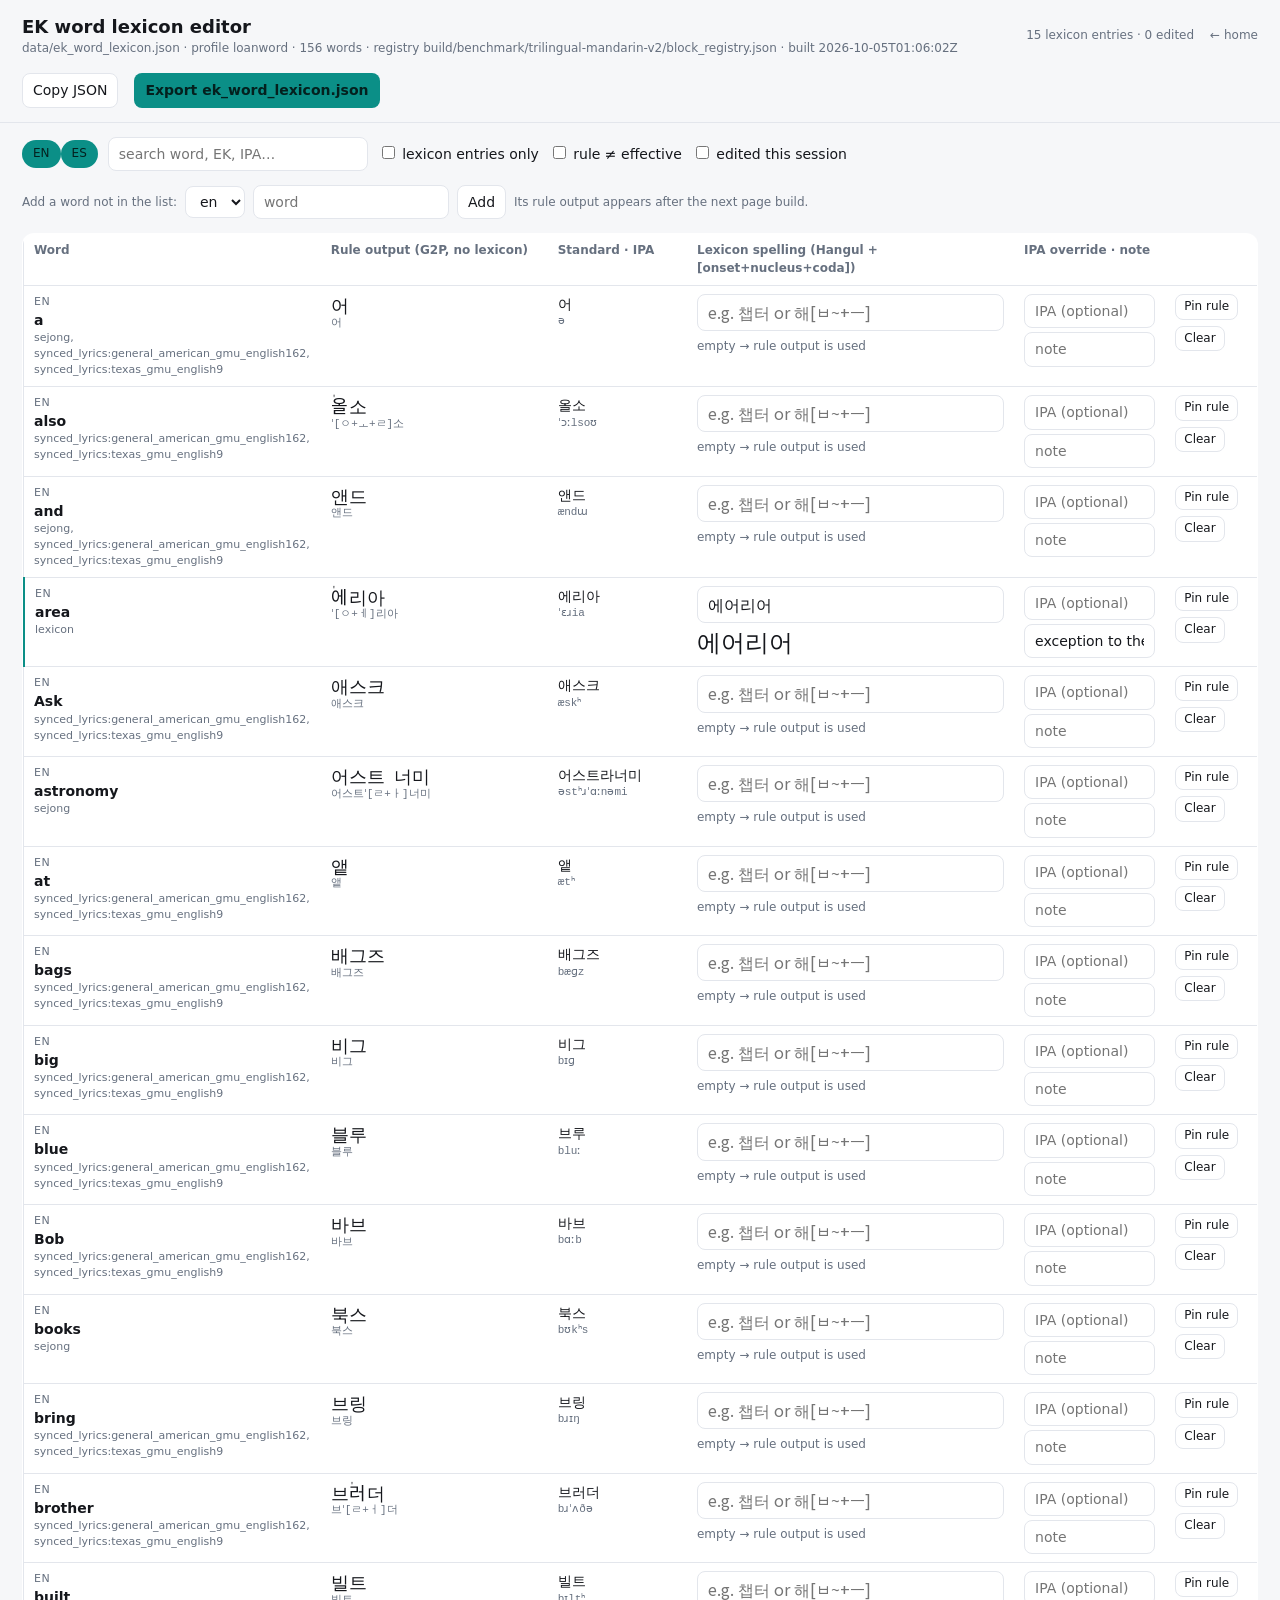
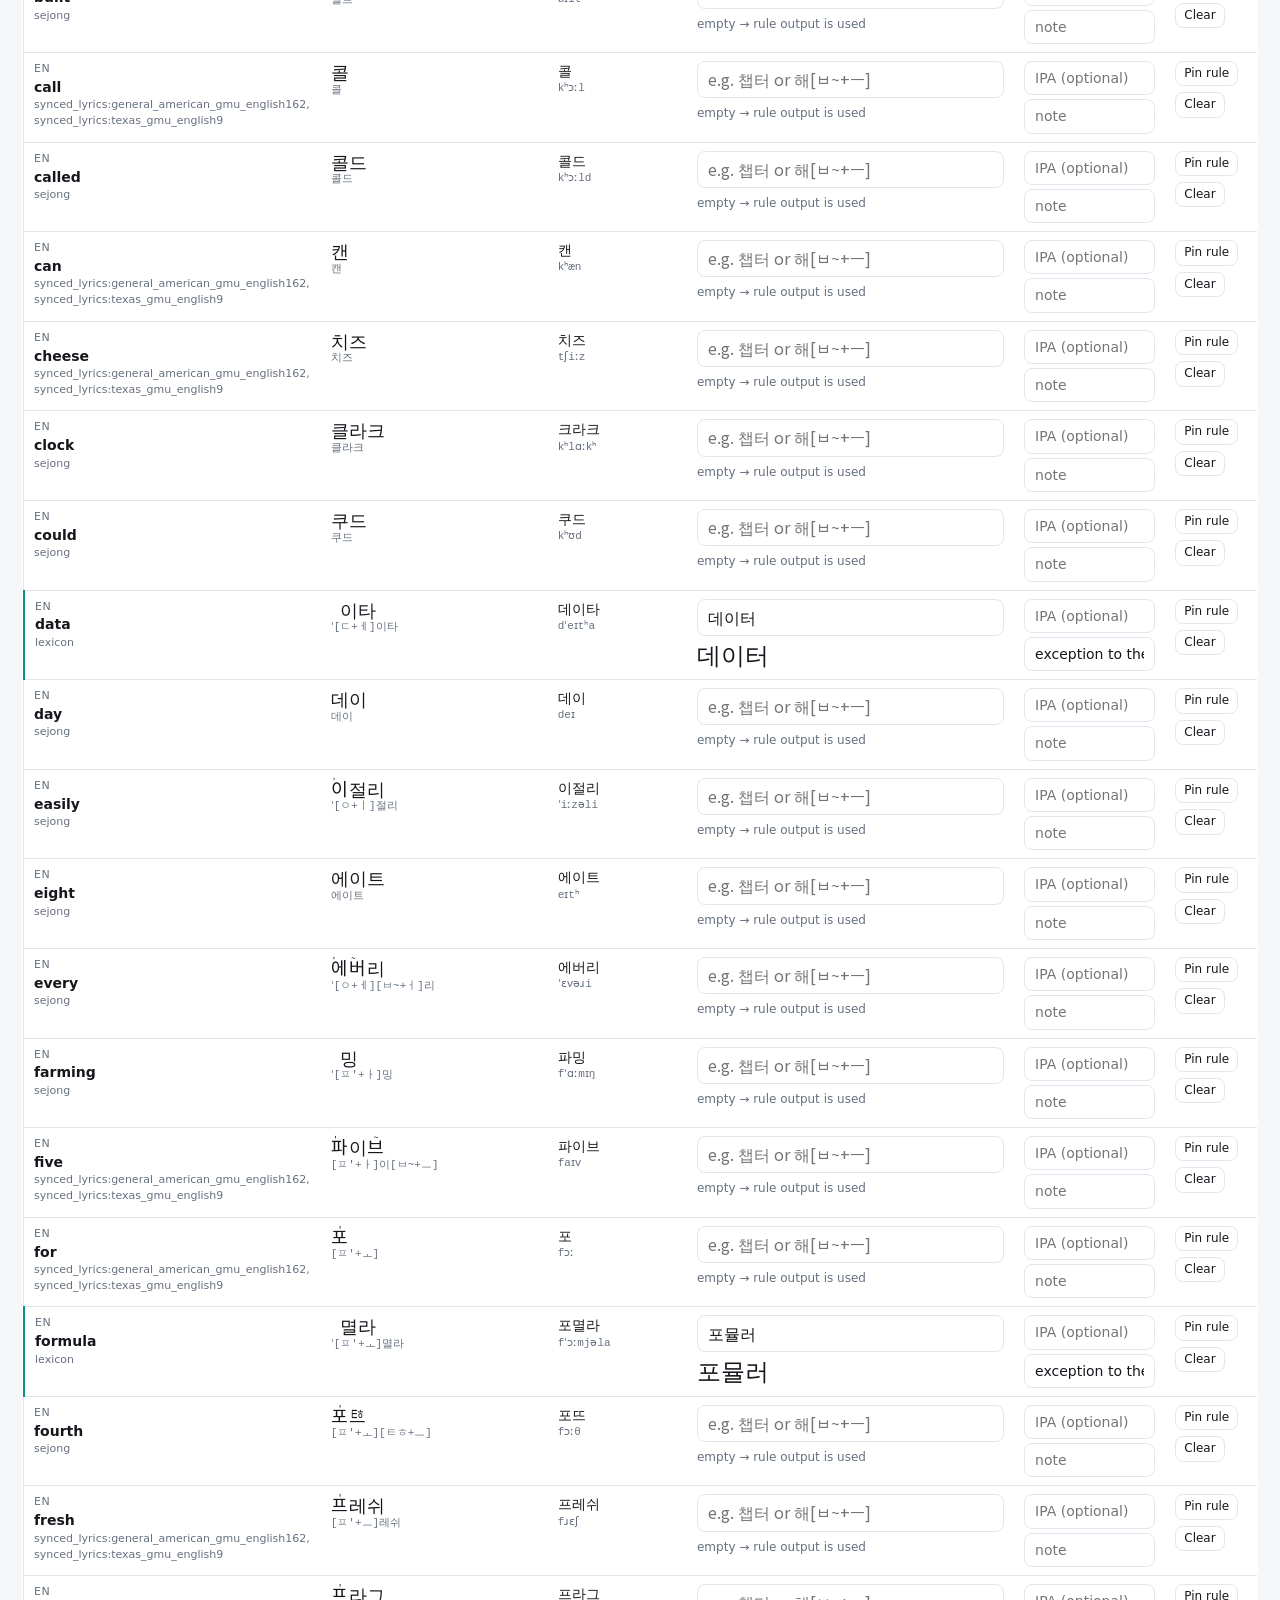
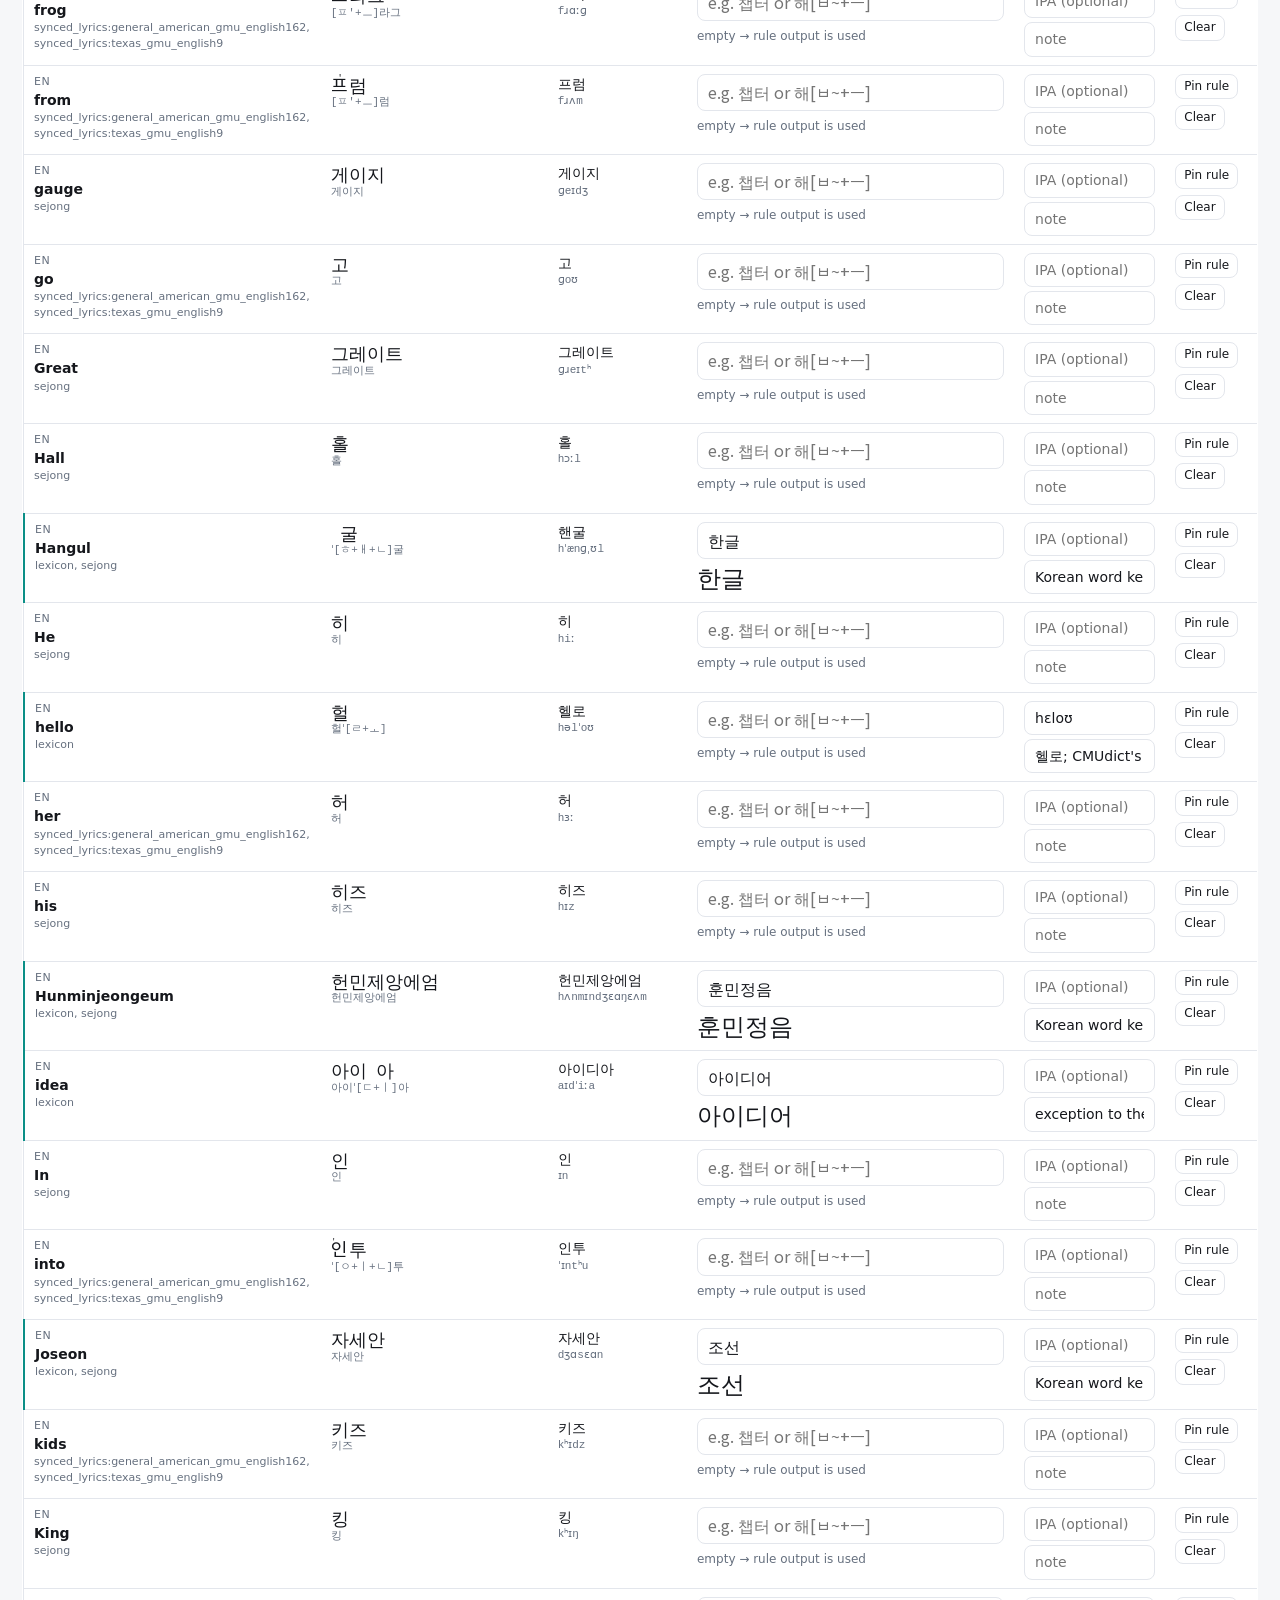
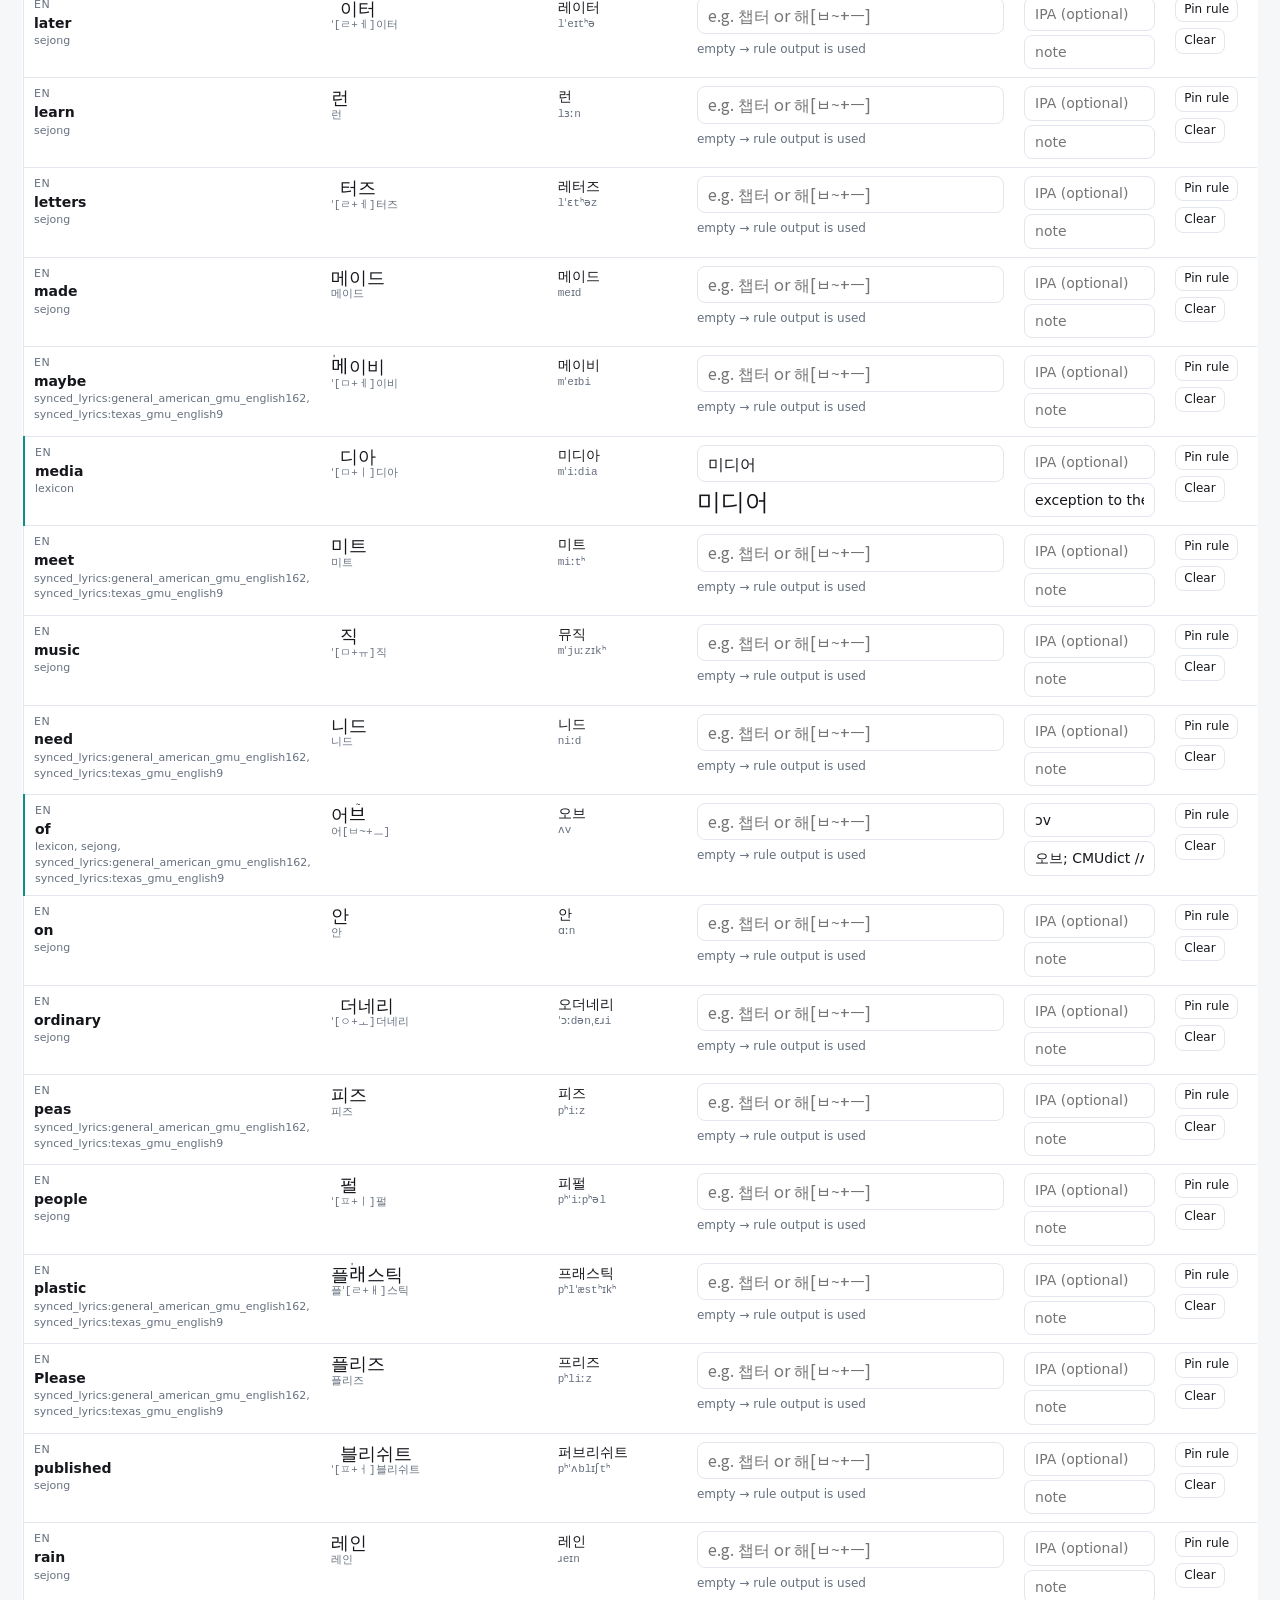
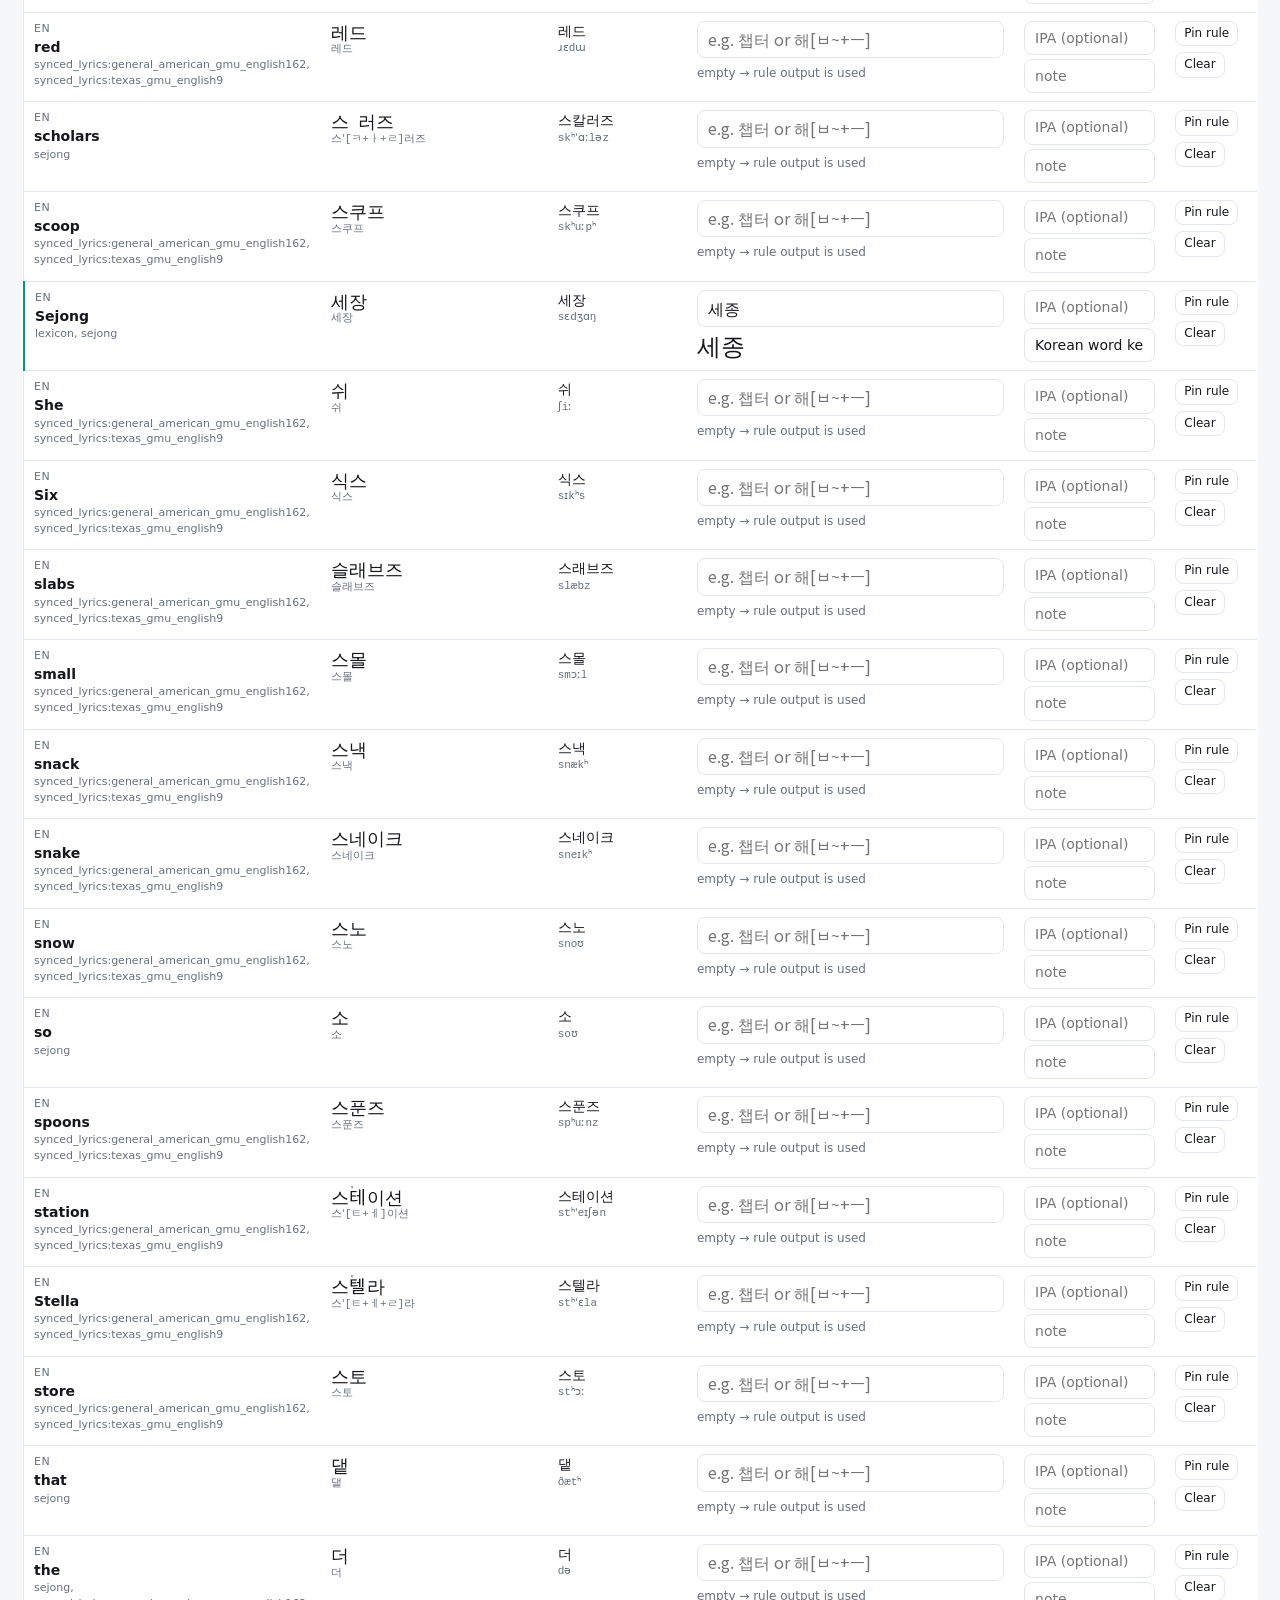
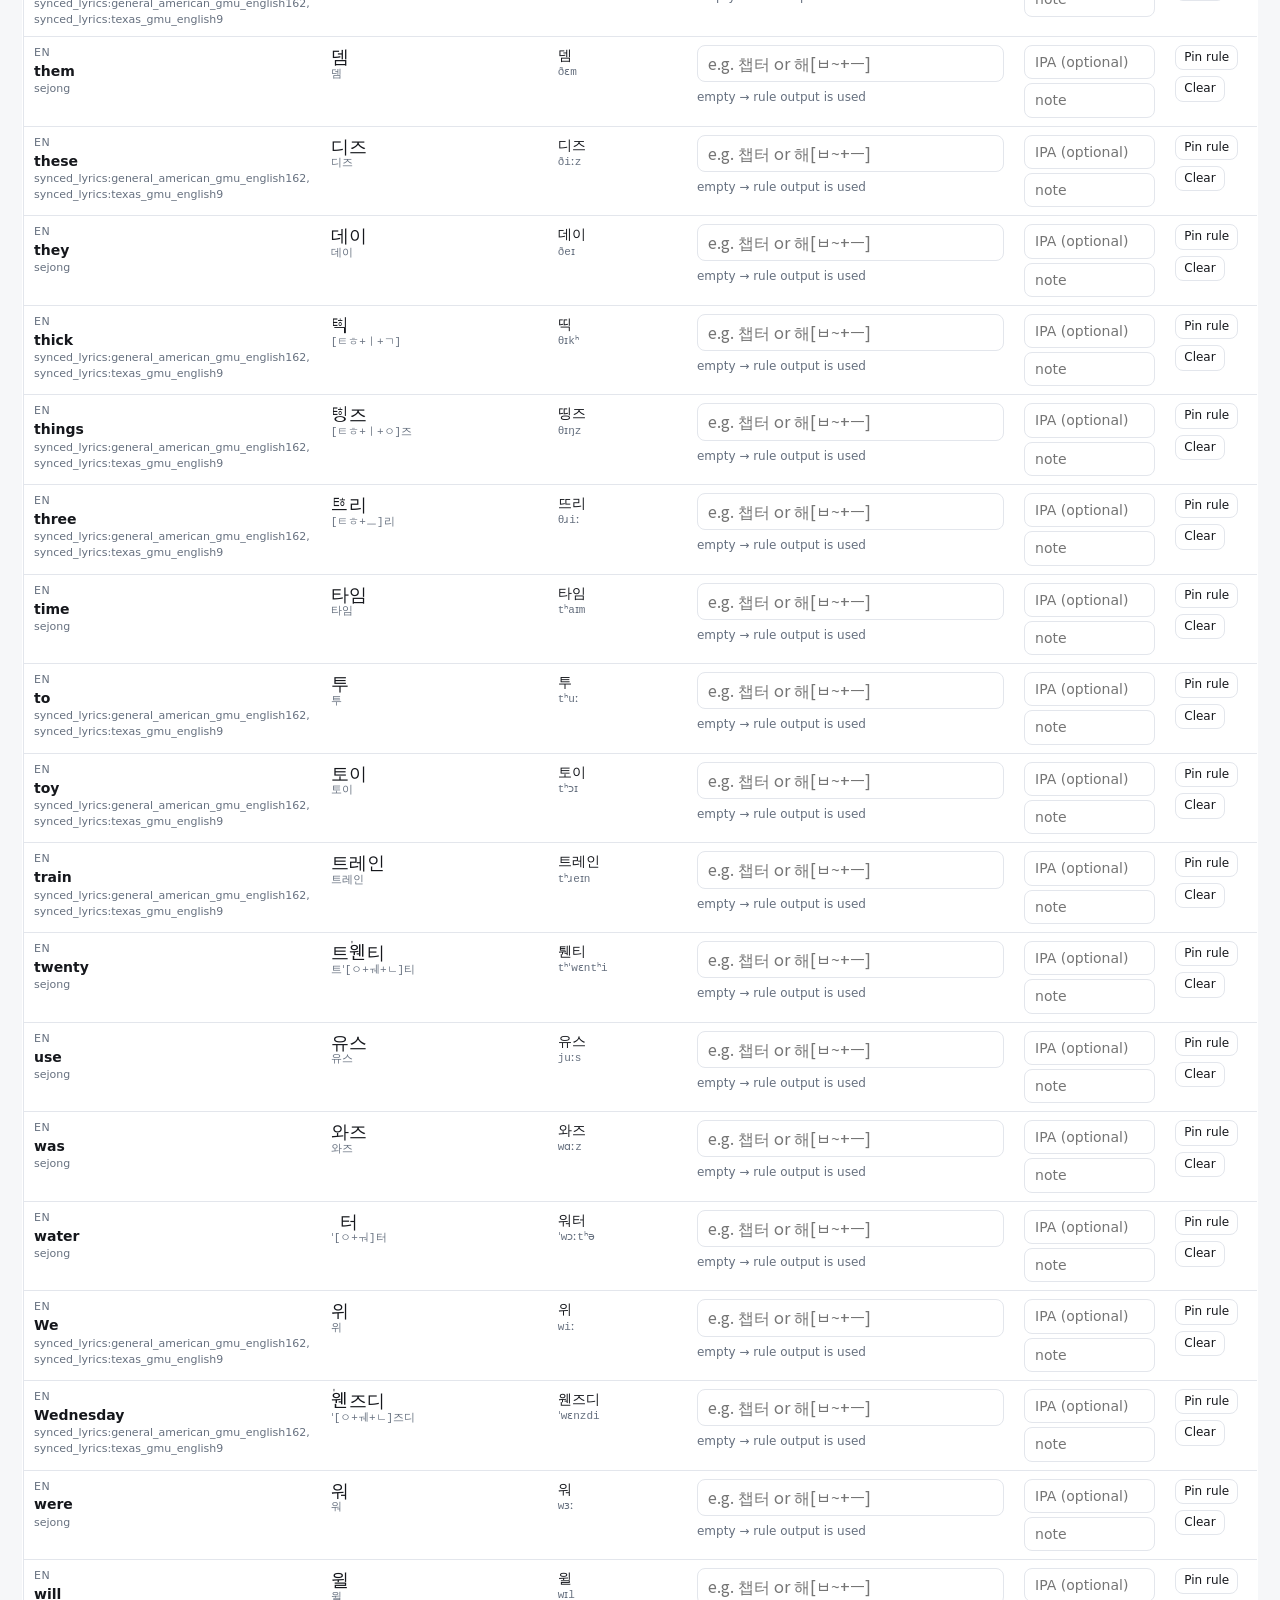
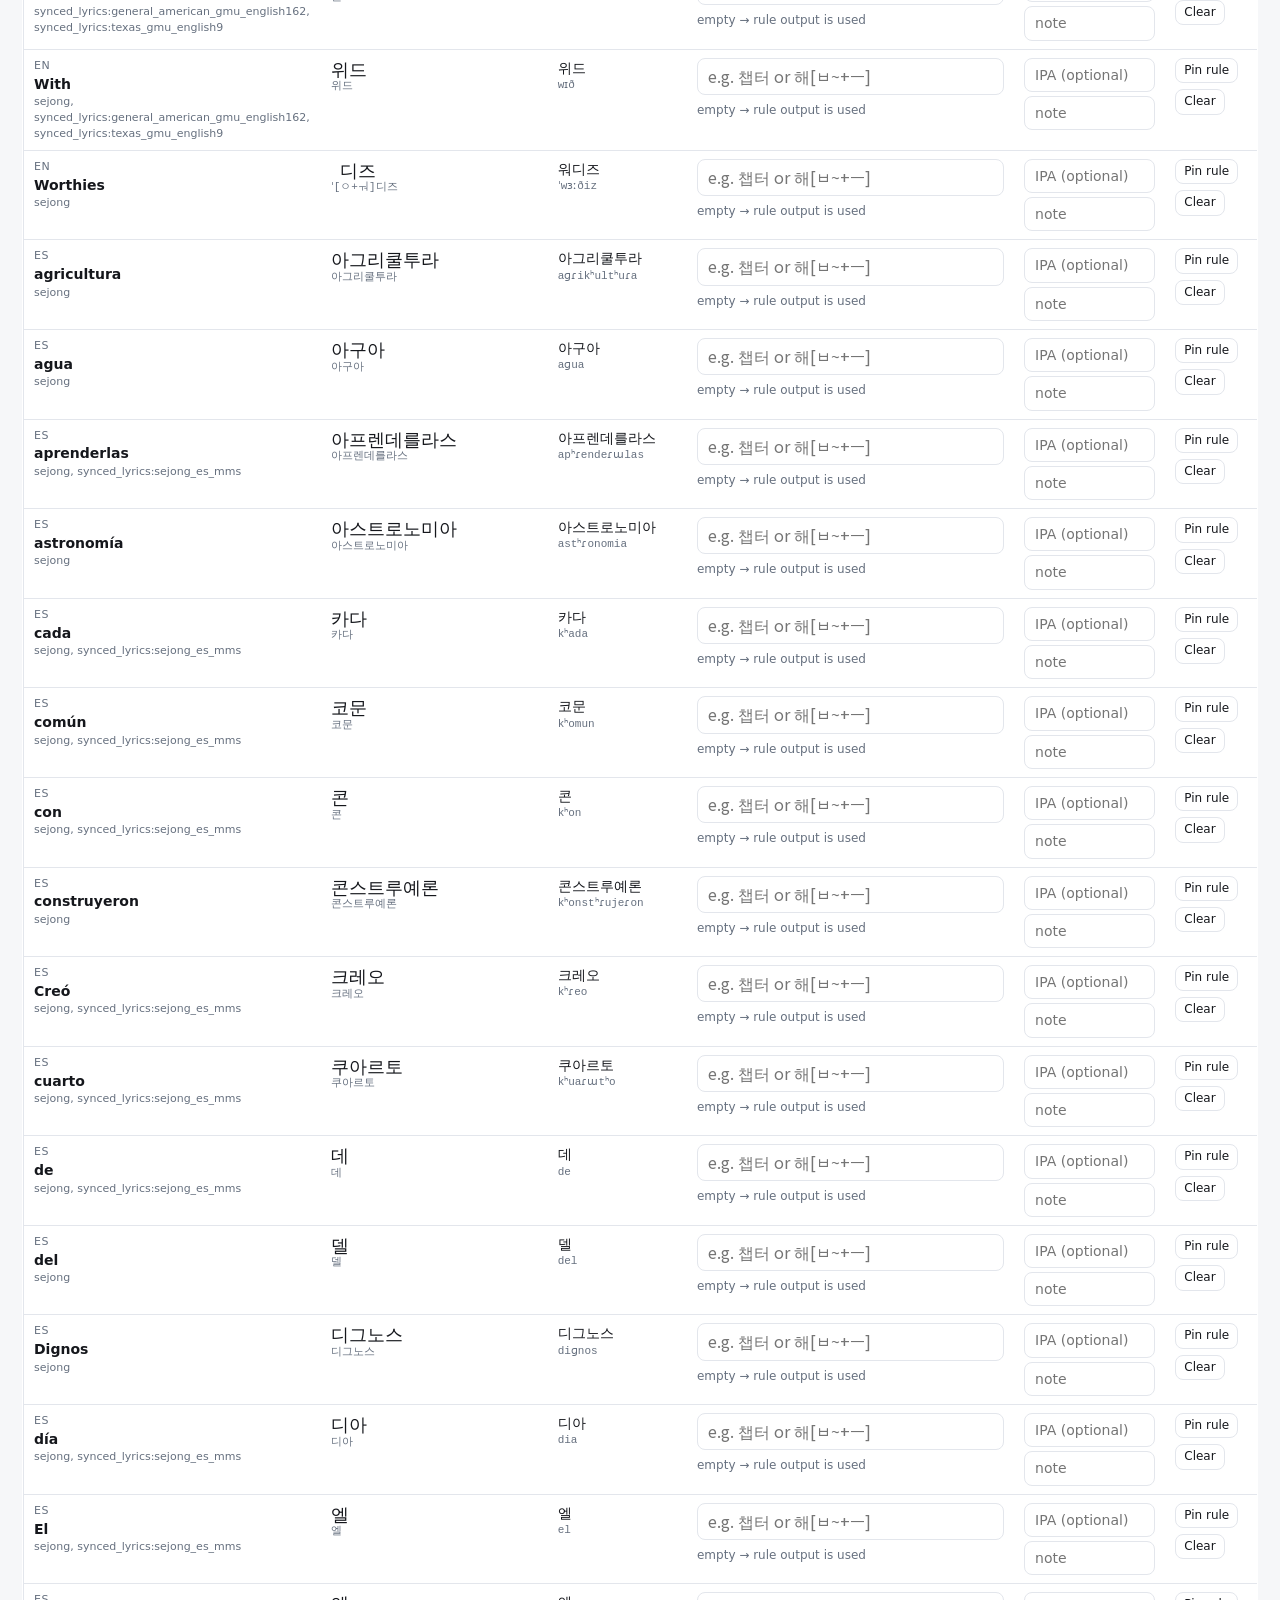
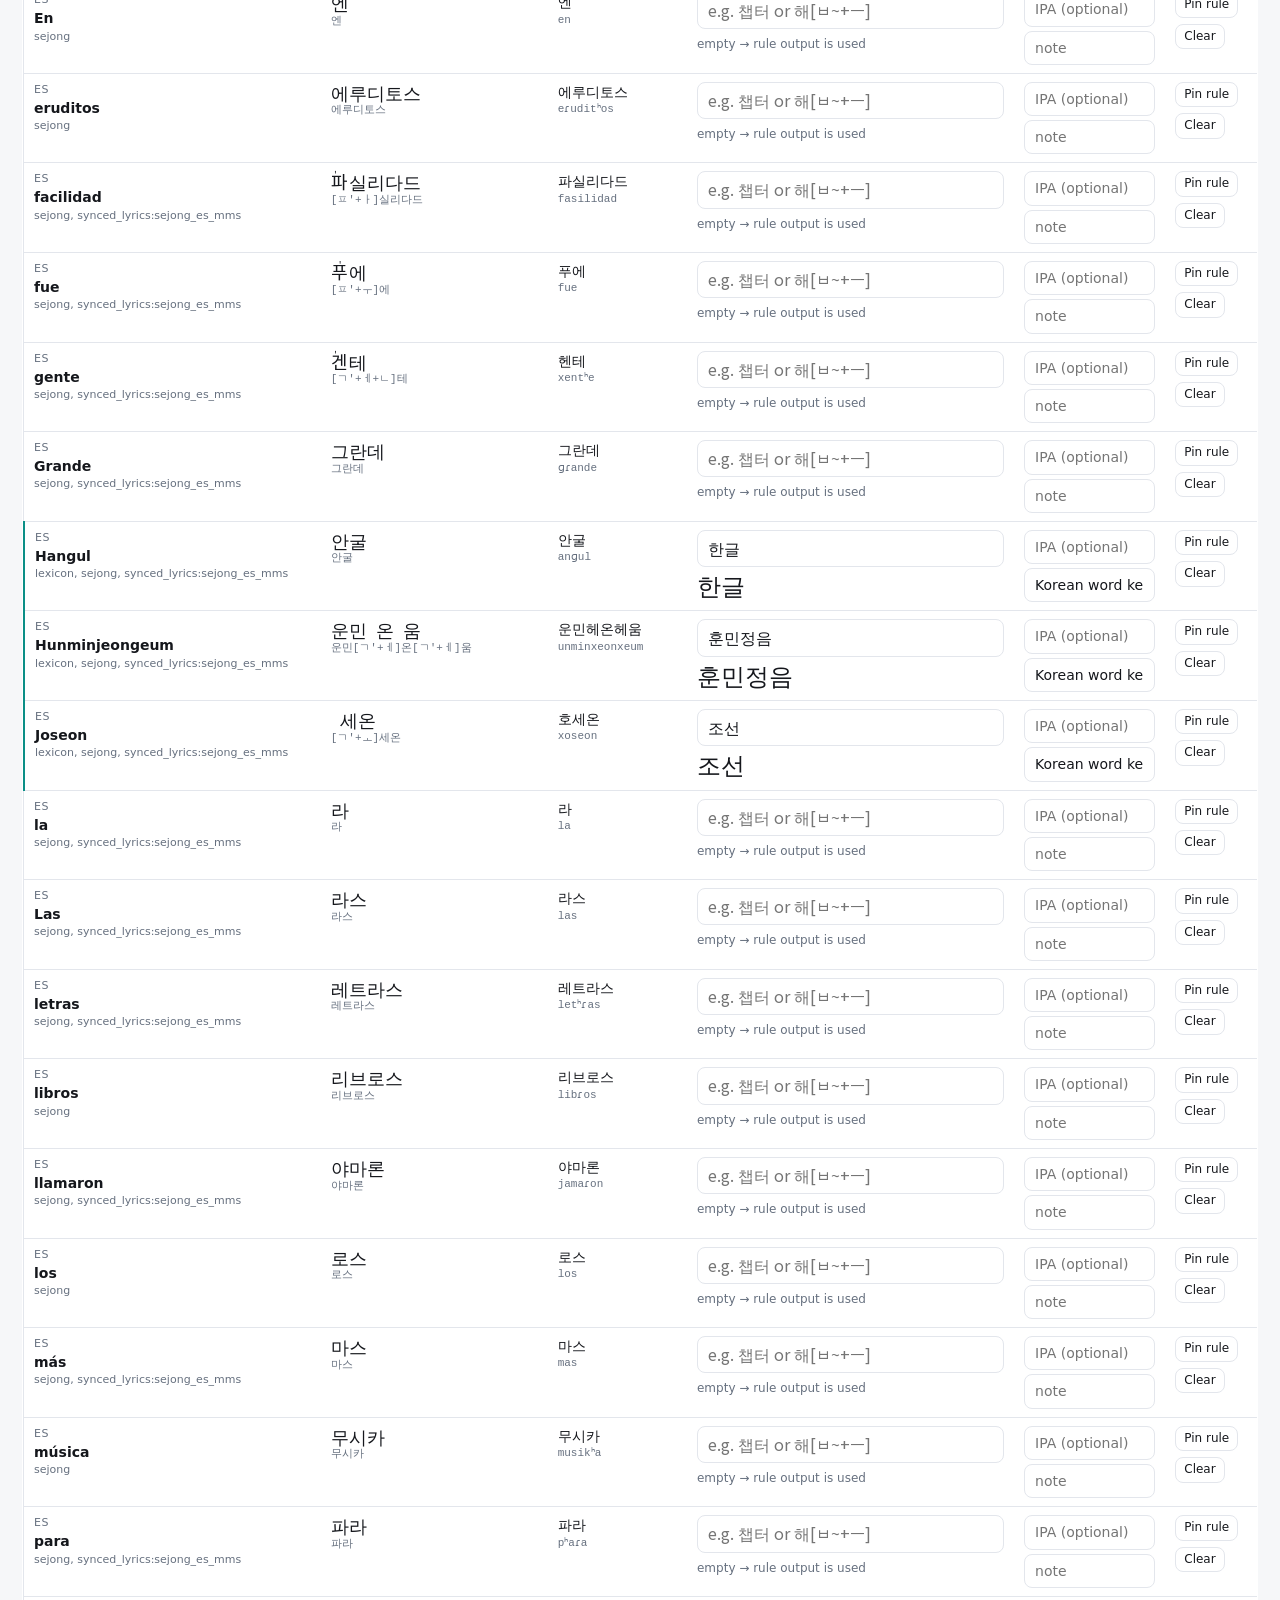
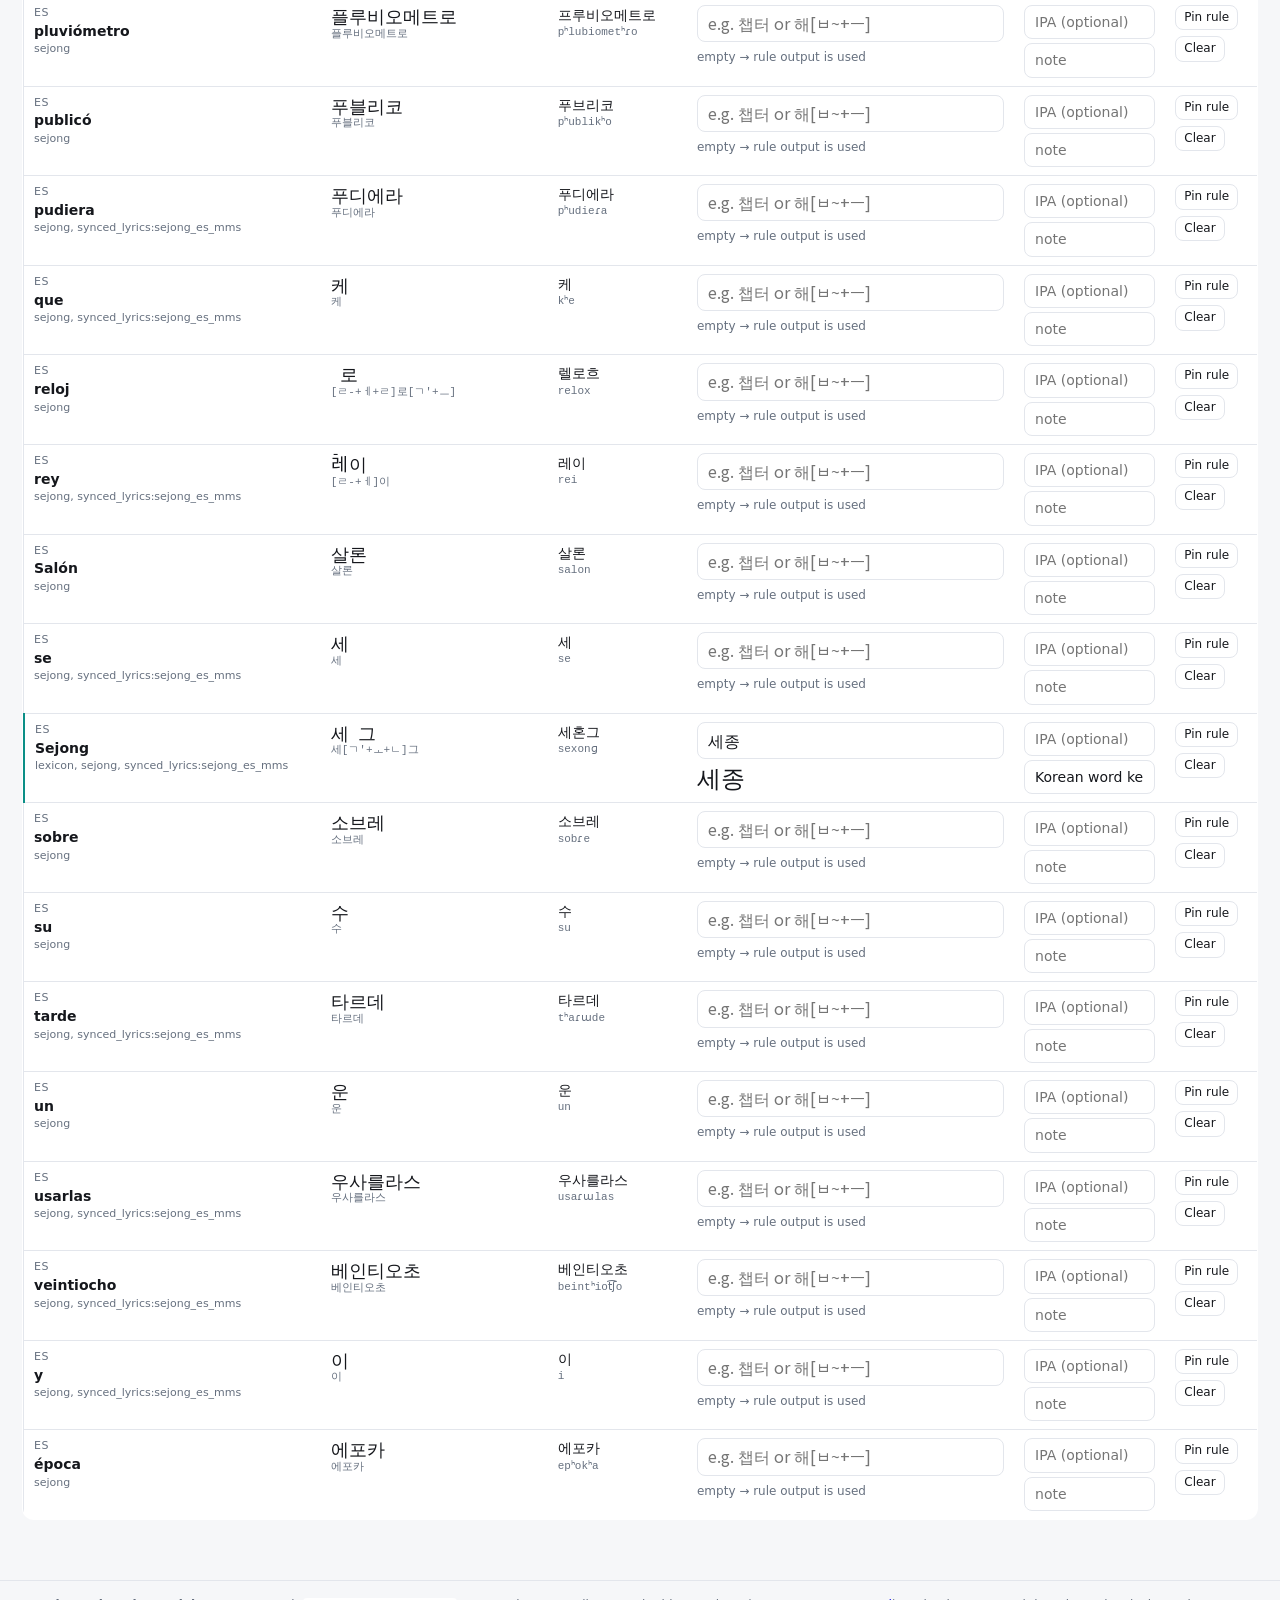
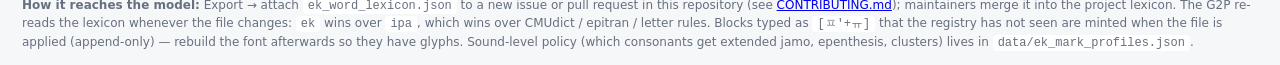
==== editor/index.html @ cef931f4 "Update" ====
<!doctype html>
<html lang="en">
<head>
<meta charset="utf-8">
<meta name="viewport" content="width=device-width, initial-scale=1">
<title>EK word lexicon editor</title>
<style>
  :root {
    --bg:#0f1115; --card:#171a21; --ink:#e8e8ec; --muted:#8a90a0; --rule:#2a2f3a;
    --accent:#5ad1c8; --warn:#f0b35a; --bad:#f06a6a; --ok:#7ad07a; --edit:#2c3a4a;
  }
  @media (prefers-color-scheme: light) {
    :root { --bg:#f6f7f9; --card:#fff; --ink:#15171c; --muted:#66707f; --rule:#e3e6ec;
            --accent:#0b8f87; --warn:#a86a00; --bad:#c23b3b; --ok:#2e8b3a; --edit:#e8f2ff; }
  }
  * { box-sizing: border-box; }
  body { margin:0; background:var(--bg); color:var(--ink);
         font: 14px/1.45 -apple-system, "Apple SD Gothic Neo", "Noto Sans KR", system-ui, sans-serif; }
  header { display:flex; align-items:center; gap:16px; padding:14px 22px; border-bottom:1px solid var(--rule);
           position:sticky; top:0; background:var(--bg); z-index:5; flex-wrap:wrap; }
  h1 { margin:0; font-size:18px; }
  .sub { color:var(--muted); font-size:12px; }
  .spacer { flex:1; }
  button, select, input[type=text] { font:inherit; color:var(--ink); background:var(--card); border:1px solid var(--rule);
           border-radius:8px; padding:6px 10px; }
  button { cursor:pointer; }
  button.primary { background:var(--accent); color:#04201e; border-color:transparent; font-weight:600; }
  button:disabled { opacity:.5; cursor:default; }
  .chip { border-radius:999px; padding:4px 10px; font-size:12px; }
  .chip.on { background:var(--accent); color:#04201e; border-color:transparent; }
  main { padding: 14px 22px 60px; }
  .toolbar { display:flex; gap:10px; align-items:center; flex-wrap:wrap; margin-bottom:12px; }
  .toolbar input[type=text] { min-width:260px; }
  table { width:100%; border-collapse:collapse; background:var(--card); border:1px solid var(--rule); border-radius:12px; overflow:hidden; }
  th, td { padding:8px 10px; border-bottom:1px solid var(--rule); vertical-align:top; text-align:left; }
  th { color:var(--muted); font-weight:600; font-size:12px; background:var(--card); }
  tr.overridden td:first-child { border-left:3px solid var(--accent); }
  tr.dirty td:first-child { border-left:3px solid var(--warn); }
  .ek { font-family:"EK Sans Block","Apple SD Gothic Neo","Noto Sans KR",sans-serif; font-size:24px; line-height:1.2; }
  .ek.small { font-size:18px; }
  .notation { color:var(--muted); font-size:11px; font-family:ui-monospace, Menlo, monospace; }
  .lang { font-size:11px; color:var(--muted); text-transform:uppercase; letter-spacing:.06em; }
  .word { font-weight:600; }
  .src { color:var(--muted); font-size:11px; }
  input.ekin, input.ipain, input.notein { width:100%; font-size:14px; }
  input.ekin { font-family:"EK Sans Block","Apple SD Gothic Neo","Noto Sans KR",ui-monospace,monospace; font-size:16px; }
  .preview { margin-top:4px; min-height:30px; }
  .tag { display:inline-block; font-size:10px; padding:1px 6px; border-radius:6px; border:1px solid var(--rule); color:var(--muted); margin-right:4px; }
  .tag.new { color:var(--warn); border-color:var(--warn); }
  .tag.same { color:var(--ok); border-color:var(--ok); }
  .tag.err { color:var(--bad); border-color:var(--bad); }
  .row-tools { display:flex; gap:6px; flex-wrap:wrap; }
  .row-tools button { padding:3px 8px; font-size:12px; }
  .add { display:flex; gap:8px; align-items:center; margin:14px 0; flex-wrap:wrap; }
  footer { color:var(--muted); font-size:12px; padding:16px 22px; border-top:1px solid var(--rule); }
  code { font-family: ui-monospace, Menlo, monospace; font-size:12px; background:var(--card); padding:1px 5px; border-radius:4px; }
  #toast { position:fixed; bottom:18px; left:50%; transform:translateX(-50%); background:var(--card); border:1px solid var(--rule);
           padding:8px 14px; border-radius:10px; opacity:0; transition:opacity .2s; pointer-events:none; }
  #toast.show { opacity:1; }
  .hint { color:var(--muted); font-size:12px; }
</style>
</head>
<body>
<header>
  <div>
    <h1>EK word lexicon editor</h1>
    <div class="sub" id="meta"></div>
  </div>
  <span class="spacer"></span>
  <span class="hint" id="counts"></span>
  <a href="../index.html" class="hint" style="text-decoration:none" title="Phonetic Script home">← home</a>
  <button id="copyBtn">Copy JSON</button>
  <button class="primary" id="exportBtn">Export ek_word_lexicon.json</button>
</header>
<main>
  <div class="toolbar">
    <span id="langChips"></span>
    <input type="text" id="search" placeholder="search word, EK, IPA…">
    <label><input type="checkbox" id="onlyOverridden"> lexicon entries only</label>
    <label><input type="checkbox" id="onlyDiff"> rule ≠ effective</label>
    <label><input type="checkbox" id="onlyDirty"> edited this session</label>
  </div>
  <div class="add">
    <span class="hint">Add a word not in the list:</span>
    <select id="addLang"></select>
    <input type="text" id="addWord" placeholder="word">
    <button id="addBtn">Add</button>
    <span class="hint">Its rule output appears after the next page build.</span>
  </div>
  <table>
    <thead><tr>
      <th style="width:14%">Word</th>
      <th style="width:22%">Rule output <span class="hint">(G2P, no lexicon)</span></th>
      <th style="width:12%">Standard · IPA</th>
      <th style="width:30%">Lexicon spelling <span class="hint">(Hangul + [onset+nucleus+coda])</span></th>
      <th style="width:14%">IPA override · note</th>
      <th style="width:8%"></th>
    </tr></thead>
    <tbody id="rows"></tbody>
  </table>
</main>
<footer>
  <b>How it reaches the model:</b> Export → attach <code>ek_word_lexicon.json</code> to a new issue or pull request in this repository (see <a href="https://github.com/dotori-ai/Phonetic-Script/blob/main/CONTRIBUTING.md">CONTRIBUTING.md</a>); maintainers merge it into the project lexicon.
  The G2P re-reads the lexicon whenever the file changes: <code>ek</code> wins over <code>ipa</code>, which wins over
  CMUdict / epitran / letter rules. Blocks typed as <code>[ㅍ'+ㅠ]</code> that the registry has not seen are minted
  when the file is applied (append-only) — rebuild the font afterwards so they have glyphs.
  Sound-level policy (which consonants get extended jamo, epenthesis, clusters) lives in
  <code>data/ek_mark_profiles.json</code>.
</footer>
<div id="toast"></div>
<script type="application/json" id="lexiconData">{"format": "EK-lexicon-editor-v1", "generated": "2026-10-05T01:06:02Z", "lexicon_path": "data/ek_word_lexicon.json", "mark_profile": "loanword", "block_registry": "build/benchmark/trilingual-mandarin-v2/block_registry.json", "languages": ["en", "es"], "lexicon": {"format": "EK-word-lexicon-v1", "description": "Per-language word spellings for Extended Korean. 'ek' is the final spelling (standard Hangul + [onset+nucleus+coda] blocks); 'ipa' is an IPA override that still goes through the mapper and mark profile. 'ek' wins over 'ipa' wins over rules. Edited by the lexicon editor page.", "updated": "2026-10-05T01:06:02Z", "languages": {"en": {"area": {"ek": "에어리어", "note": "exception to the final -a → 아 convention", "source": "seed"}, "data": {"ek": "데이터", "note": "exception to the final -a → 아 convention (스텔라, 카메라)", "source": "seed"}, "formula": {"ek": "포뮬러", "note": "exception to the final -a → 아 convention", "source": "seed"}, "Hangul": {"ek": "한글", "note": "Korean word keeps its Korean spelling", "source": "seed"}, "hello": {"ipa": "hɛloʊ", "note": "헬로; CMUdict's first variant reads 헐로", "source": "seed"}, "Hunminjeongeum": {"ek": "훈민정음", "note": "Korean word keeps its Korean spelling", "source": "seed"}, "idea": {"ek": "아이디어", "note": "exception to the final -a → 아 convention", "source": "seed"}, "Joseon": {"ek": "조선", "note": "Korean word keeps its Korean spelling", "source": "seed"}, "media": {"ek": "미디어", "note": "exception to the final -a → 아 convention", "source": "seed"}, "of": {"ipa": "ɔv", "note": "오브; CMUdict /ʌv/ would read 어브", "source": "seed"}, "Sejong": {"ek": "세종", "note": "Korean word keeps its Korean spelling", "source": "seed"}}, "es": {"Hangul": {"ek": "한글", "note": "Korean word keeps its Korean spelling", "source": "seed"}, "Hunminjeongeum": {"ek": "훈민정음", "note": "Korean word keeps its Korean spelling", "source": "seed"}, "Joseon": {"ek": "조선", "note": "Korean word keeps its Korean spelling", "source": "seed"}, "Sejong": {"ek": "세종", "note": "Korean word keeps its Korean spelling", "source": "seed"}}}}, "rows": [{"lang": "en", "word": "a", "rule_ek": "어", "rule_notation": "어", "effective_ek": "어", "effective_notation": "어", "hangul": "어", "ipa": "ə", "entry": null, "sources": ["sejong", "synced_lyrics:general_american_gmu_english162", "synced_lyrics:texas_gmu_english9"]}, {"lang": "en", "word": "also", "rule_ek": "󱇋소", "rule_notation": "ˈ[ㅇ+ㅗ+ㄹ]소", "effective_ek": "󱇋소", "effective_notation": "ˈ[ㅇ+ㅗ+ㄹ]소", "hangul": "올소", "ipa": "ˈɔːlsoʊ", "entry": null, "sources": ["synced_lyrics:general_american_gmu_english162", "synced_lyrics:texas_gmu_english9"]}, {"lang": "en", "word": "and", "rule_ek": "앤드", "rule_notation": "앤드", "effective_ek": "앤드", "effective_notation": "앤드", "hangul": "앤드", "ipa": "ændɯ", "entry": null, "sources": ["sejong", "synced_lyrics:general_american_gmu_english162", "synced_lyrics:texas_gmu_english9"]}, {"lang": "en", "word": "area", "rule_ek": "󱆿리아", "rule_notation": "ˈ[ㅇ+ㅔ]리아", "effective_ek": "에어리어", "effective_notation": "에어리어", "hangul": "에리아", "ipa": "ˈɛɹia", "entry": {"ek": "에어리어", "note": "exception to the final -a → 아 convention", "source": "seed", "word": "area"}, "sources": ["lexicon"]}, {"lang": "en", "word": "Ask", "rule_ek": "애스크", "rule_notation": "애스크", "effective_ek": "애스크", "effective_notation": "애스크", "hangul": "애스크", "ipa": "æskʰ", "entry": null, "sources": ["synced_lyrics:general_american_gmu_english162", "synced_lyrics:texas_gmu_english9"]}, {"lang": "en", "word": "astronomy", "rule_ek": "어스트󱇓너미", "rule_notation": "어스트ˈ[ㄹ+ㅏ]너미", "effective_ek": "어스트󱇓너미", "effective_notation": "어스트ˈ[ㄹ+ㅏ]너미", "hangul": "어스트라너미", "ipa": "əstʰɹˈɑːnəmi", "entry": null, "sources": ["sejong"]}, {"lang": "en", "word": "at", "rule_ek": "앹", "rule_notation": "앹", "effective_ek": "앹", "effective_notation": "앹", "hangul": "앹", "ipa": "ætʰ", "entry": null, "sources": ["synced_lyrics:general_american_gmu_english162", "synced_lyrics:texas_gmu_english9"]}, {"lang": "en", "word": "bags", "rule_ek": "배그즈", "rule_notation": "배그즈", "effective_ek": "배그즈", "effective_notation": "배그즈", "hangul": "배그즈", "ipa": "bæɡz", "entry": null, "sources": ["synced_lyrics:general_american_gmu_english162", "synced_lyrics:texas_gmu_english9"]}, {"lang": "en", "word": "big", "rule_ek": "비그", "rule_notation": "비그", "effective_ek": "비그", "effective_notation": "비그", "hangul": "비그", "ipa": "bɪɡ", "entry": null, "sources": ["synced_lyrics:general_american_gmu_english162", "synced_lyrics:texas_gmu_english9"]}, {"lang": "en", "word": "blue", "rule_ek": "블루", "rule_notation": "블루", "effective_ek": "블루", "effective_notation": "블루", "hangul": "브루", "ipa": "bluː", "entry": null, "sources": ["synced_lyrics:general_american_gmu_english162", "synced_lyrics:texas_gmu_english9"]}, {"lang": "en", "word": "Bob", "rule_ek": "바브", "rule_notation": "바브", "effective_ek": "바브", "effective_notation": "바브", "hangul": "바브", "ipa": "bɑːb", "entry": null, "sources": ["synced_lyrics:general_american_gmu_english162", "synced_lyrics:texas_gmu_english9"]}, {"lang": "en", "word": "books", "rule_ek": "북스", "rule_notation": "북스", "effective_ek": "북스", "effective_notation": "북스", "hangul": "북스", "ipa": "bʊkʰs", "entry": null, "sources": ["sejong"]}, {"lang": "en", "word": "bring", "rule_ek": "브링", "rule_notation": "브링", "effective_ek": "브링", "effective_notation": "브링", "hangul": "브링", "ipa": "bɹɪŋ", "entry": null, "sources": ["synced_lyrics:general_american_gmu_english162", "synced_lyrics:texas_gmu_english9"]}, {"lang": "en", "word": "brother", "rule_ek": "브󱇊더", "rule_notation": "브ˈ[ㄹ+ㅓ]더", "effective_ek": "브󱇊더", "effective_notation": "브ˈ[ㄹ+ㅓ]더", "hangul": "브러더", "ipa": "bɹˈʌðə", "entry": null, "sources": ["synced_lyrics:general_american_gmu_english162", "synced_lyrics:texas_gmu_english9"]}, {"lang": "en", "word": "built", "rule_ek": "빌트", "rule_notation": "빌트", "effective_ek": "빌트", "effective_notation": "빌트", "hangul": "빌트", "ipa": "bɪltʰ", "entry": null, "sources": ["sejong"]}, {"lang": "en", "word": "call", "rule_ek": "콜", "rule_notation": "콜", "effective_ek": "콜", "effective_notation": "콜", "hangul": "콜", "ipa": "kʰɔːl", "entry": null, "sources": ["synced_lyrics:general_american_gmu_english162", "synced_lyrics:texas_gmu_english9"]}, {"lang": "en", "word": "called", "rule_ek": "콜드", "rule_notation": "콜드", "effective_ek": "콜드", "effective_notation": "콜드", "hangul": "콜드", "ipa": "kʰɔːld", "entry": null, "sources": ["sejong"]}, {"lang": "en", "word": "can", "rule_ek": "캔", "rule_notation": "캔", "effective_ek": "캔", "effective_notation": "캔", "hangul": "캔", "ipa": "kʰæn", "entry": null, "sources": ["synced_lyrics:general_american_gmu_english162", "synced_lyrics:texas_gmu_english9"]}, {"lang": "en", "word": "cheese", "rule_ek": "치즈", "rule_notation": "치즈", "effective_ek": "치즈", "effective_notation": "치즈", "hangul": "치즈", "ipa": "tʃiːz", "entry": null, "sources": ["synced_lyrics:general_american_gmu_english162", "synced_lyrics:texas_gmu_english9"]}, {"lang": "en", "word": "clock", "rule_ek": "클라크", "rule_notation": "클라크", "effective_ek": "클라크", "effective_notation": "클라크", "hangul": "크라크", "ipa": "kʰlɑːkʰ", "entry": null, "sources": ["sejong"]}, {"lang": "en", "word": "could", "rule_ek": "쿠드", "rule_notation": "쿠드", "effective_ek": "쿠드", "effective_notation": "쿠드", "hangul": "쿠드", "ipa": "kʰʊd", "entry": null, "sources": ["sejong"]}, {"lang": "en", "word": "data", "rule_ek": "󱇔이타", "rule_notation": "ˈ[ㄷ+ㅔ]이타", "effective_ek": "데이터", "effective_notation": "데이터", "hangul": "데이타", "ipa": "dˈeɪtʰa", "entry": {"ek": "데이터", "note": "exception to the final -a → 아 convention (스텔라, 카메라)", "source": "seed", "word": "data"}, "sources": ["lexicon"]}, {"lang": "en", "word": "day", "rule_ek": "데이", "rule_notation": "데이", "effective_ek": "데이", "effective_notation": "데이", "hangul": "데이", "ipa": "deɪ", "entry": null, "sources": ["sejong"]}, {"lang": "en", "word": "easily", "rule_ek": "󱇆절리", "rule_notation": "ˈ[ㅇ+ㅣ]절리", "effective_ek": "󱇆절리", "effective_notation": "ˈ[ㅇ+ㅣ]절리", "hangul": "이절리", "ipa": "ˈiːzəli", "entry": null, "sources": ["sejong"]}, {"lang": "en", "word": "eight", "rule_ek": "에이트", "rule_notation": "에이트", "effective_ek": "에이트", "effective_notation": "에이트", "hangul": "에이트", "ipa": "eɪtʰ", "entry": null, "sources": ["sejong"]}, {"lang": "en", "word": "every", "rule_ek": "󱆿󱆠리", "rule_notation": "ˈ[ㅇ+ㅔ][ㅂ~+ㅓ]리", "effective_ek": "󱆿󱆠리", "effective_notation": "ˈ[ㅇ+ㅔ][ㅂ~+ㅓ]리", "hangul": "에버리", "ipa": "ˈɛvəɹi", "entry": null, "sources": ["sejong"]}, {"lang": "en", "word": "farming", "rule_ek": "󱇕밍", "rule_notation": "ˈ[ㅍ'+ㅏ]밍", "effective_ek": "󱇕밍", "effective_notation": "ˈ[ㅍ'+ㅏ]밍", "hangul": "파밍", "ipa": "fˈɑːmɪŋ", "entry": null, "sources": ["sejong"]}, {"lang": "en", "word": "five", "rule_ek": "󰓏이󰓖", "rule_notation": "[ㅍ'+ㅏ]이[ㅂ~+ㅡ]", "effective_ek": "󰓏이󰓖", "effective_notation": "[ㅍ'+ㅏ]이[ㅂ~+ㅡ]", "hangul": "파이브", "ipa": "faɪv", "entry": null, "sources": ["synced_lyrics:general_american_gmu_english162", "synced_lyrics:texas_gmu_english9"]}, {"lang": "en", "word": "for", "rule_ek": "󰕒", "rule_notation": "[ㅍ'+ㅗ]", "effective_ek": "󰕒", "effective_notation": "[ㅍ'+ㅗ]", "hangul": "포", "ipa": "fɔː", "entry": null, "sources": ["synced_lyrics:general_american_gmu_english162", "synced_lyrics:texas_gmu_english9"]}, {"lang": "en", "word": "formula", "rule_ek": "󱇖멸라", "rule_notation": "ˈ[ㅍ'+ㅗ]멸라", "effective_ek": "포뮬러", "effective_notation": "포뮬러", "hangul": "포멸라", "ipa": "fˈɔːmjəla", "entry": {"ek": "포뮬러", "note": "exception to the final -a → 아 convention", "source": "seed", "word": "formula"}, "sources": ["lexicon"]}, {"lang": "en", "word": "fourth", "rule_ek": "󰕒󱆥", "rule_notation": "[ㅍ'+ㅗ][ㅌㅎ+ㅡ]", "effective_ek": "󰕒󱆥", "effective_notation": "[ㅍ'+ㅗ][ㅌㅎ+ㅡ]", "hangul": "포뜨", "ipa": "fɔːθ", "entry": null, "sources": ["sejong"]}, {"lang": "en", "word": "fresh", "rule_ek": "󰒆레쉬", "rule_notation": "[ㅍ'+ㅡ]레쉬", "effective_ek": "󰒆레쉬", "effective_notation": "[ㅍ'+ㅡ]레쉬", "hangul": "프레쉬", "ipa": "fɹɛʃ", "entry": null, "sources": ["synced_lyrics:general_american_gmu_english162", "synced_lyrics:texas_gmu_english9"]}, {"lang": "en", "word": "frog", "rule_ek": "󰒆라그", "rule_notation": "[ㅍ'+ㅡ]라그", "effective_ek": "󰒆라그", "effective_notation": "[ㅍ'+ㅡ]라그", "hangul": "프라그", "ipa": "fɹɑːɡ", "entry": null, "sources": ["synced_lyrics:general_american_gmu_english162", "synced_lyrics:texas_gmu_english9"]}, {"lang": "en", "word": "from", "rule_ek": "󰒆럼", "rule_notation": "[ㅍ'+ㅡ]럼", "effective_ek": "󰒆럼", "effective_notation": "[ㅍ'+ㅡ]럼", "hangul": "프럼", "ipa": "fɹʌm", "entry": null, "sources": ["synced_lyrics:general_american_gmu_english162", "synced_lyrics:texas_gmu_english9"]}, {"lang": "en", "word": "gauge", "rule_ek": "게이지", "rule_notation": "게이지", "effective_ek": "게이지", "effective_notation": "게이지", "hangul": "게이지", "ipa": "ɡeɪdʒ", "entry": null, "sources": ["sejong"]}, {"lang": "en", "word": "go", "rule_ek": "고", "rule_notation": "고", "effective_ek": "고", "effective_notation": "고", "hangul": "고", "ipa": "ɡoʊ", "entry": null, "sources": ["synced_lyrics:general_american_gmu_english162", "synced_lyrics:texas_gmu_english9"]}, {"lang": "en", "word": "Great", "rule_ek": "그레이트", "rule_notation": "그레이트", "effective_ek": "그레이트", "effective_notation": "그레이트", "hangul": "그레이트", "ipa": "ɡɹeɪtʰ", "entry": null, "sources": ["sejong"]}, {"lang": "en", "word": "Hall", "rule_ek": "홀", "rule_notation": "홀", "effective_ek": "홀", "effective_notation": "홀", "hangul": "홀", "ipa": "hɔːl", "entry": null, "sources": ["sejong"]}, {"lang": "en", "word": "Hangul", "rule_ek": "󱇗굴", "rule_notation": "ˈ[ㅎ+ㅐ+ㄴ]굴", "effective_ek": "한글", "effective_notation": "한글", "hangul": "핸굴", "ipa": "hˈænɡˌʊl", "entry": {"ek": "한글", "note": "Korean word keeps its Korean spelling", "source": "seed", "word": "Hangul"}, "sources": ["lexicon", "sejong"]}, {"lang": "en", "word": "He", "rule_ek": "히", "rule_notation": "히", "effective_ek": "히", "effective_notation": "히", "hangul": "히", "ipa": "hiː", "entry": null, "sources": ["sejong"]}, {"lang": "en", "word": "hello", "rule_ek": "헐󱇘", "rule_notation": "헐ˈ[ㄹ+ㅗ]", "effective_ek": "헬󱇘", "effective_notation": "헬ˈ[ㄹ+ㅗ]", "hangul": "헬로", "ipa": "həlˈoʊ", "entry": {"ipa": "hɛloʊ", "note": "헬로; CMUdict's first variant reads 헐로", "source": "seed", "word": "hello"}, "sources": ["lexicon"]}, {"lang": "en", "word": "her", "rule_ek": "허", "rule_notation": "허", "effective_ek": "허", "effective_notation": "허", "hangul": "허", "ipa": "hɜː", "entry": null, "sources": ["synced_lyrics:general_american_gmu_english162", "synced_lyrics:texas_gmu_english9"]}, {"lang": "en", "word": "his", "rule_ek": "히즈", "rule_notation": "히즈", "effective_ek": "히즈", "effective_notation": "히즈", "hangul": "히즈", "ipa": "hɪz", "entry": null, "sources": ["sejong"]}, {"lang": "en", "word": "Hunminjeongeum", "rule_ek": "헌민제앙에엄", "rule_notation": "헌민제앙에엄", "effective_ek": "훈민정음", "effective_notation": "훈민정음", "hangul": "헌민제앙에엄", "ipa": "hʌnmɪndʒɛɑŋɛʌm", "entry": {"ek": "훈민정음", "note": "Korean word keeps its Korean spelling", "source": "seed", "word": "Hunminjeongeum"}, "sources": ["lexicon", "sejong"]}, {"lang": "en", "word": "idea", "rule_ek": "아이󱇙아", "rule_notation": "아이ˈ[ㄷ+ㅣ]아", "effective_ek": "아이디어", "effective_notation": "아이디어", "hangul": "아이디아", "ipa": "aɪdˈiːa", "entry": {"ek": "아이디어", "note": "exception to the final -a → 아 convention", "source": "seed", "word": "idea"}, "sources": ["lexicon"]}, {"lang": "en", "word": "In", "rule_ek": "인", "rule_notation": "인", "effective_ek": "인", "effective_notation": "인", "hangul": "인", "ipa": "ɪn", "entry": null, "sources": ["sejong"]}, {"lang": "en", "word": "into", "rule_ek": "󱇎투", "rule_notation": "ˈ[ㅇ+ㅣ+ㄴ]투", "effective_ek": "󱇎투", "effective_notation": "ˈ[ㅇ+ㅣ+ㄴ]투", "hangul": "인투", "ipa": "ˈɪntʰu", "entry": null, "sources": ["synced_lyrics:general_american_gmu_english162", "synced_lyrics:texas_gmu_english9"]}, {"lang": "en", "word": "Joseon", "rule_ek": "자세안", "rule_notation": "자세안", "effective_ek": "조선", "effective_notation": "조선", "hangul": "자세안", "ipa": "dʒɑsɛɑn", "entry": {"ek": "조선", "note": "Korean word keeps its Korean spelling", "source": "seed", "word": "Joseon"}, "sources": ["lexicon", "sejong"]}, {"lang": "en", "word": "kids", "rule_ek": "키즈", "rule_notation": "키즈", "effective_ek": "키즈", "effective_notation": "키즈", "hangul": "키즈", "ipa": "kʰɪdz", "entry": null, "sources": ["synced_lyrics:general_american_gmu_english162", "synced_lyrics:texas_gmu_english9"]}, {"lang": "en", "word": "King", "rule_ek": "킹", "rule_notation": "킹", "effective_ek": "킹", "effective_notation": "킹", "hangul": "킹", "ipa": "kʰɪŋ", "entry": null, "sources": ["sejong"]}, {"lang": "en", "word": "later", "rule_ek": "󱇚이터", "rule_notation": "ˈ[ㄹ+ㅔ]이터", "effective_ek": "󱇚이터", "effective_notation": "ˈ[ㄹ+ㅔ]이터", "hangul": "레이터", "ipa": "lˈeɪtʰə", "entry": null, "sources": ["sejong"]}, {"lang": "en", "word": "learn", "rule_ek": "런", "rule_notation": "런", "effective_ek": "런", "effective_notation": "런", "hangul": "런", "ipa": "lɜːn", "entry": null, "sources": ["sejong"]}, {"lang": "en", "word": "letters", "rule_ek": "󱇚터즈", "rule_notation": "ˈ[ㄹ+ㅔ]터즈", "effective_ek": "󱇚터즈", "effective_notation": "ˈ[ㄹ+ㅔ]터즈", "hangul": "레터즈", "ipa": "lˈɛtʰəz", "entry": null, "sources": ["sejong"]}, {"lang": "en", "word": "made", "rule_ek": "메이드", "rule_notation": "메이드", "effective_ek": "메이드", "effective_notation": "메이드", "hangul": "메이드", "ipa": "meɪd", "entry": null, "sources": ["sejong"]}, {"lang": "en", "word": "maybe", "rule_ek": "󱇉이비", "rule_notation": "ˈ[ㅁ+ㅔ]이비", "effective_ek": "󱇉이비", "effective_notation": "ˈ[ㅁ+ㅔ]이비", "hangul": "메이비", "ipa": "mˈeɪbi", "entry": null, "sources": ["synced_lyrics:general_american_gmu_english162", "synced_lyrics:texas_gmu_english9"]}, {"lang": "en", "word": "media", "rule_ek": "󱇛디아", "rule_notation": "ˈ[ㅁ+ㅣ]디아", "effective_ek": "미디어", "effective_notation": "미디어", "hangul": "미디아", "ipa": "mˈiːdia", "entry": {"ek": "미디어", "note": "exception to the final -a → 아 convention", "source": "seed", "word": "media"}, "sources": ["lexicon"]}, {"lang": "en", "word": "meet", "rule_ek": "미트", "rule_notation": "미트", "effective_ek": "미트", "effective_notation": "미트", "hangul": "미트", "ipa": "miːtʰ", "entry": null, "sources": ["synced_lyrics:general_american_gmu_english162", "synced_lyrics:texas_gmu_english9"]}, {"lang": "en", "word": "music", "rule_ek": "󱇜직", "rule_notation": "ˈ[ㅁ+ㅠ]직", "effective_ek": "󱇜직", "effective_notation": "ˈ[ㅁ+ㅠ]직", "hangul": "뮤직", "ipa": "mˈjuːzɪkʰ", "entry": null, "sources": ["sejong"]}, {"lang": "en", "word": "need", "rule_ek": "니드", "rule_notation": "니드", "effective_ek": "니드", "effective_notation": "니드", "hangul": "니드", "ipa": "niːd", "entry": null, "sources": ["synced_lyrics:general_american_gmu_english162", "synced_lyrics:texas_gmu_english9"]}, {"lang": "en", "word": "of", "rule_ek": "어󰓖", "rule_notation": "어[ㅂ~+ㅡ]", "effective_ek": "오󰓖", "effective_notation": "오[ㅂ~+ㅡ]", "hangul": "오브", "ipa": "ʌv", "entry": {"ipa": "ɔv", "note": "오브; CMUdict /ʌv/ would read 어브", "source": "seed", "word": "of"}, "sources": ["lexicon", "sejong", "synced_lyrics:general_american_gmu_english162", "synced_lyrics:texas_gmu_english9"]}, {"lang": "en", "word": "on", "rule_ek": "안", "rule_notation": "안", "effective_ek": "안", "effective_notation": "안", "hangul": "안", "ipa": "ɑːn", "entry": null, "sources": ["sejong"]}, {"lang": "en", "word": "ordinary", "rule_ek": "󱇝더네리", "rule_notation": "ˈ[ㅇ+ㅗ]더네리", "effective_ek": "󱇝더네리", "effective_notation": "ˈ[ㅇ+ㅗ]더네리", "hangul": "오더네리", "ipa": "ˈɔːdənˌɛɹi", "entry": null, "sources": ["sejong"]}, {"lang": "en", "word": "peas", "rule_ek": "피즈", "rule_notation": "피즈", "effective_ek": "피즈", "effective_notation": "피즈", "hangul": "피즈", "ipa": "pʰiːz", "entry": null, "sources": ["synced_lyrics:general_american_gmu_english162", "synced_lyrics:texas_gmu_english9"]}, {"lang": "en", "word": "people", "rule_ek": "󱇞펄", "rule_notation": "ˈ[ㅍ+ㅣ]펄", "effective_ek": "󱇞펄", "effective_notation": "ˈ[ㅍ+ㅣ]펄", "hangul": "피펄", "ipa": "pʰˈiːpʰəl", "entry": null, "sources": ["sejong"]}, {"lang": "en", "word": "plastic", "rule_ek": "플󱇍스틱", "rule_notation": "플ˈ[ㄹ+ㅐ]스틱", "effective_ek": "플󱇍스틱", "effective_notation": "플ˈ[ㄹ+ㅐ]스틱", "hangul": "프래스틱", "ipa": "pʰlˈæstʰɪkʰ", "entry": null, "sources": ["synced_lyrics:general_american_gmu_english162", "synced_lyrics:texas_gmu_english9"]}, {"lang": "en", "word": "Please", "rule_ek": "플리즈", "rule_notation": "플리즈", "effective_ek": "플리즈", "effective_notation": "플리즈", "hangul": "프리즈", "ipa": "pʰliːz", "entry": null, "sources": ["synced_lyrics:general_american_gmu_english162", "synced_lyrics:texas_gmu_english9"]}, {"lang": "en", "word": "published", "rule_ek": "󱇟블리쉬트", "rule_notation": "ˈ[ㅍ+ㅓ]블리쉬트", "effective_ek": "󱇟블리쉬트", "effective_notation": "ˈ[ㅍ+ㅓ]블리쉬트", "hangul": "퍼브리쉬트", "ipa": "pʰˈʌblɪʃtʰ", "entry": null, "sources": ["sejong"]}, {"lang": "en", "word": "rain", "rule_ek": "레인", "rule_notation": "레인", "effective_ek": "레인", "effective_notation": "레인", "hangul": "레인", "ipa": "ɹeɪn", "entry": null, "sources": ["sejong"]}, {"lang": "en", "word": "red", "rule_ek": "레드", "rule_notation": "레드", "effective_ek": "레드", "effective_notation": "레드", "hangul": "레드", "ipa": "ɹɛdɯ", "entry": null, "sources": ["synced_lyrics:general_american_gmu_english162", "synced_lyrics:texas_gmu_english9"]}, {"lang": "en", "word": "scholars", "rule_ek": "스󱇠러즈", "rule_notation": "스ˈ[ㅋ+ㅏ+ㄹ]러즈", "effective_ek": "스󱇠러즈", "effective_notation": "스ˈ[ㅋ+ㅏ+ㄹ]러즈", "hangul": "스칼러즈", "ipa": "skʰˈɑːləz", "entry": null, "sources": ["sejong"]}, {"lang": "en", "word": "scoop", "rule_ek": "스쿠프", "rule_notation": "스쿠프", "effective_ek": "스쿠프", "effective_notation": "스쿠프", "hangul": "스쿠프", "ipa": "skʰuːpʰ", "entry": null, "sources": ["synced_lyrics:general_american_gmu_english162", "synced_lyrics:texas_gmu_english9"]}, {"lang": "en", "word": "Sejong", "rule_ek": "세장", "rule_notation": "세장", "effective_ek": "세종", "effective_notation": "세종", "hangul": "세장", "ipa": "sɛdʒɑŋ", "entry": {"ek": "세종", "note": "Korean word keeps its Korean spelling", "source": "seed", "word": "Sejong"}, "sources": ["lexicon", "sejong"]}, {"lang": "en", "word": "She", "rule_ek": "쉬", "rule_notation": "쉬", "effective_ek": "쉬", "effective_notation": "쉬", "hangul": "쉬", "ipa": "ʃiː", "entry": null, "sources": ["synced_lyrics:general_american_gmu_english162", "synced_lyrics:texas_gmu_english9"]}, {"lang": "en", "word": "Six", "rule_ek": "식스", "rule_notation": "식스", "effective_ek": "식스", "effective_notation": "식스", "hangul": "식스", "ipa": "sɪkʰs", "entry": null, "sources": ["synced_lyrics:general_american_gmu_english162", "synced_lyrics:texas_gmu_english9"]}, {"lang": "en", "word": "slabs", "rule_ek": "슬래브즈", "rule_notation": "슬래브즈", "effective_ek": "슬래브즈", "effective_notation": "슬래브즈", "hangul": "스래브즈", "ipa": "slæbz", "entry": null, "sources": ["synced_lyrics:general_american_gmu_english162", "synced_lyrics:texas_gmu_english9"]}, {"lang": "en", "word": "small", "rule_ek": "스몰", "rule_notation": "스몰", "effective_ek": "스몰", "effective_notation": "스몰", "hangul": "스몰", "ipa": "smɔːl", "entry": null, "sources": ["synced_lyrics:general_american_gmu_english162", "synced_lyrics:texas_gmu_english9"]}, {"lang": "en", "word": "snack", "rule_ek": "스낵", "rule_notation": "스낵", "effective_ek": "스낵", "effective_notation": "스낵", "hangul": "스낵", "ipa": "snækʰ", "entry": null, "sources": ["synced_lyrics:general_american_gmu_english162", "synced_lyrics:texas_gmu_english9"]}, {"lang": "en", "word": "snake", "rule_ek": "스네이크", "rule_notation": "스네이크", "effective_ek": "스네이크", "effective_notation": "스네이크", "hangul": "스네이크", "ipa": "sneɪkʰ", "entry": null, "sources": ["synced_lyrics:general_american_gmu_english162", "synced_lyrics:texas_gmu_english9"]}, {"lang": "en", "word": "snow", "rule_ek": "스노", "rule_notation": "스노", "effective_ek": "스노", "effective_notation": "스노", "hangul": "스노", "ipa": "snoʊ", "entry": null, "sources": ["synced_lyrics:general_american_gmu_english162", "synced_lyrics:texas_gmu_english9"]}, {"lang": "en", "word": "so", "rule_ek": "소", "rule_notation": "소", "effective_ek": "소", "effective_notation": "소", "hangul": "소", "ipa": "soʊ", "entry": null, "sources": ["sejong"]}, {"lang": "en", "word": "spoons", "rule_ek": "스푼즈", "rule_notation": "스푼즈", "effective_ek": "스푼즈", "effective_notation": "스푼즈", "hangul": "스푼즈", "ipa": "spʰuːnz", "entry": null, "sources": ["synced_lyrics:general_american_gmu_english162", "synced_lyrics:texas_gmu_english9"]}, {"lang": "en", "word": "station", "rule_ek": "스󱇂이션", "rule_notation": "스ˈ[ㅌ+ㅔ]이션", "effective_ek": "스󱇂이션", "effective_notation": "스ˈ[ㅌ+ㅔ]이션", "hangul": "스테이션", "ipa": "stʰˈeɪʃən", "entry": null, "sources": ["synced_lyrics:general_american_gmu_english162", "synced_lyrics:texas_gmu_english9"]}, {"lang": "en", "word": "Stella", "rule_ek": "스󱇈라", "rule_notation": "스ˈ[ㅌ+ㅔ+ㄹ]라", "effective_ek": "스󱇈라", "effective_notation": "스ˈ[ㅌ+ㅔ+ㄹ]라", "hangul": "스텔라", "ipa": "stʰˈɛla", "entry": null, "sources": ["synced_lyrics:general_american_gmu_english162", "synced_lyrics:texas_gmu_english9"]}, {"lang": "en", "word": "store", "rule_ek": "스토", "rule_notation": "스토", "effective_ek": "스토", "effective_notation": "스토", "hangul": "스토", "ipa": "stʰɔː", "entry": null, "sources": ["synced_lyrics:general_american_gmu_english162", "synced_lyrics:texas_gmu_english9"]}, {"lang": "en", "word": "that", "rule_ek": "댙", "rule_notation": "댙", "effective_ek": "댙", "effective_notation": "댙", "hangul": "댙", "ipa": "ðætʰ", "entry": null, "sources": ["sejong"]}, {"lang": "en", "word": "the", "rule_ek": "더", "rule_notation": "더", "effective_ek": "더", "effective_notation": "더", "hangul": "더", "ipa": "də", "entry": null, "sources": ["sejong", "synced_lyrics:general_american_gmu_english162", "synced_lyrics:texas_gmu_english9"]}, {"lang": "en", "word": "them", "rule_ek": "뎀", "rule_notation": "뎀", "effective_ek": "뎀", "effective_notation": "뎀", "hangul": "뎀", "ipa": "ðɛm", "entry": null, "sources": ["sejong"]}, {"lang": "en", "word": "these", "rule_ek": "디즈", "rule_notation": "디즈", "effective_ek": "디즈", "effective_notation": "디즈", "hangul": "디즈", "ipa": "ðiːz", "entry": null, "sources": ["synced_lyrics:general_american_gmu_english162", "synced_lyrics:texas_gmu_english9"]}, {"lang": "en", "word": "they", "rule_ek": "데이", "rule_notation": "데이", "effective_ek": "데이", "effective_notation": "데이", "hangul": "데이", "ipa": "ðeɪ", "entry": null, "sources": ["sejong"]}, {"lang": "en", "word": "thick", "rule_ek": "󱆦", "rule_notation": "[ㅌㅎ+ㅣ+ㄱ]", "effective_ek": "󱆦", "effective_notation": "[ㅌㅎ+ㅣ+ㄱ]", "hangul": "띡", "ipa": "θɪkʰ", "entry": null, "sources": ["synced_lyrics:general_american_gmu_english162", "synced_lyrics:texas_gmu_english9"]}, {"lang": "en", "word": "things", "rule_ek": "󱆤즈", "rule_notation": "[ㅌㅎ+ㅣ+ㅇ]즈", "effective_ek": "󱆤즈", "effective_notation": "[ㅌㅎ+ㅣ+ㅇ]즈", "hangul": "띵즈", "ipa": "θɪŋz", "entry": null, "sources": ["synced_lyrics:general_american_gmu_english162", "synced_lyrics:texas_gmu_english9"]}, {"lang": "en", "word": "three", "rule_ek": "󱆥리", "rule_notation": "[ㅌㅎ+ㅡ]리", "effective_ek": "󱆥리", "effective_notation": "[ㅌㅎ+ㅡ]리", "hangul": "뜨리", "ipa": "θɹiː", "entry": null, "sources": ["synced_lyrics:general_american_gmu_english162", "synced_lyrics:texas_gmu_english9"]}, {"lang": "en", "word": "time", "rule_ek": "타임", "rule_notation": "타임", "effective_ek": "타임", "effective_notation": "타임", "hangul": "타임", "ipa": "tʰaɪm", "entry": null, "sources": ["sejong"]}, {"lang": "en", "word": "to", "rule_ek": "투", "rule_notation": "투", "effective_ek": "투", "effective_notation": "투", "hangul": "투", "ipa": "tʰuː", "entry": null, "sources": ["synced_lyrics:general_american_gmu_english162", "synced_lyrics:texas_gmu_english9"]}, {"lang": "en", "word": "toy", "rule_ek": "토이", "rule_notation": "토이", "effective_ek": "토이", "effective_notation": "토이", "hangul": "토이", "ipa": "tʰɔɪ", "entry": null, "sources": ["synced_lyrics:general_american_gmu_english162", "synced_lyrics:texas_gmu_english9"]}, {"lang": "en", "word": "train", "rule_ek": "트레인", "rule_notation": "트레인", "effective_ek": "트레인", "effective_notation": "트레인", "hangul": "트레인", "ipa": "tʰɹeɪn", "entry": null, "sources": ["synced_lyrics:general_american_gmu_english162", "synced_lyrics:texas_gmu_english9"]}, {"lang": "en", "word": "twenty", "rule_ek": "트󱇏티", "rule_notation": "트ˈ[ㅇ+ㅞ+ㄴ]티", "effective_ek": "트󱇏티", "effective_notation": "트ˈ[ㅇ+ㅞ+ㄴ]티", "hangul": "퉨티", "ipa": "tʰˈwɛntʰi", "entry": null, "sources": ["sejong"]}, {"lang": "en", "word": "use", "rule_ek": "유스", "rule_notation": "유스", "effective_ek": "유스", "effective_notation": "유스", "hangul": "유스", "ipa": "juːs", "entry": null, "sources": ["sejong"]}, {"lang": "en", "word": "was", "rule_ek": "와즈", "rule_notation": "와즈", "effective_ek": "와즈", "effective_notation": "와즈", "hangul": "와즈", "ipa": "wɑːz", "entry": null, "sources": ["sejong"]}, {"lang": "en", "word": "water", "rule_ek": "󱇡터", "rule_notation": "ˈ[ㅇ+ㅝ]터", "effective_ek": "󱇡터", "effective_notation": "ˈ[ㅇ+ㅝ]터", "hangul": "워터", "ipa": "ˈwɔːtʰə", "entry": null, "sources": ["sejong"]}, {"lang": "en", "word": "We", "rule_ek": "위", "rule_notation": "위", "effective_ek": "위", "effective_notation": "위", "hangul": "위", "ipa": "wiː", "entry": null, "sources": ["synced_lyrics:general_american_gmu_english162", "synced_lyrics:texas_gmu_english9"]}, {"lang": "en", "word": "Wednesday", "rule_ek": "󱇏즈디", "rule_notation": "ˈ[ㅇ+ㅞ+ㄴ]즈디", "effective_ek": "󱇏즈디", "effective_notation": "ˈ[ㅇ+ㅞ+ㄴ]즈디", "hangul": "웬즈디", "ipa": "ˈwɛnzdi", "entry": null, "sources": ["synced_lyrics:general_american_gmu_english162", "synced_lyrics:texas_gmu_english9"]}, {"lang": "en", "word": "were", "rule_ek": "워", "rule_notation": "워", "effective_ek": "워", "effective_notation": "워", "hangul": "워", "ipa": "wɜː", "entry": null, "sources": ["sejong"]}, {"lang": "en", "word": "will", "rule_ek": "윌", "rule_notation": "윌", "effective_ek": "윌", "effective_notation": "윌", "hangul": "윌", "ipa": "wɪl", "entry": null, "sources": ["synced_lyrics:general_american_gmu_english162", "synced_lyrics:texas_gmu_english9"]}, {"lang": "en", "word": "With", "rule_ek": "위드", "rule_notation": "위드", "effective_ek": "위드", "effective_notation": "위드", "hangul": "위드", "ipa": "wɪð", "entry": null, "sources": ["sejong", "synced_lyrics:general_american_gmu_english162", "synced_lyrics:texas_gmu_english9"]}, {"lang": "en", "word": "Worthies", "rule_ek": "󱇡디즈", "rule_notation": "ˈ[ㅇ+ㅝ]디즈", "effective_ek": "󱇡디즈", "effective_notation": "ˈ[ㅇ+ㅝ]디즈", "hangul": "워디즈", "ipa": "ˈwɜːðiz", "entry": null, "sources": ["sejong"]}, {"lang": "es", "word": "agricultura", "rule_ek": "아그리쿨투라", "rule_notation": "아그리쿨투라", "effective_ek": "아그리쿨투라", "effective_notation": "아그리쿨투라", "hangul": "아그리쿨투라", "ipa": "aɡɾikʰultʰuɾa", "entry": null, "sources": ["sejong"]}, {"lang": "es", "word": "agua", "rule_ek": "아구아", "rule_notation": "아구아", "effective_ek": "아구아", "effective_notation": "아구아", "hangul": "아구아", "ipa": "aɡua", "entry": null, "sources": ["sejong"]}, {"lang": "es", "word": "aprenderlas", "rule_ek": "아프렌데를라스", "rule_notation": "아프렌데를라스", "effective_ek": "아프렌데를라스", "effective_notation": "아프렌데를라스", "hangul": "아프렌데를라스", "ipa": "apʰɾendeɾɯlas", "entry": null, "sources": ["sejong", "synced_lyrics:sejong_es_mms"]}, {"lang": "es", "word": "astronomía", "rule_ek": "아스트로노미아", "rule_notation": "아스트로노미아", "effective_ek": "아스트로노미아", "effective_notation": "아스트로노미아", "hangul": "아스트로노미아", "ipa": "astʰɾonomia", "entry": null, "sources": ["sejong"]}, {"lang": "es", "word": "cada", "rule_ek": "카다", "rule_notation": "카다", "effective_ek": "카다", "effective_notation": "카다", "hangul": "카다", "ipa": "kʰada", "entry": null, "sources": ["sejong", "synced_lyrics:sejong_es_mms"]}, {"lang": "es", "word": "común", "rule_ek": "코문", "rule_notation": "코문", "effective_ek": "코문", "effective_notation": "코문", "hangul": "코문", "ipa": "kʰomun", "entry": null, "sources": ["sejong", "synced_lyrics:sejong_es_mms"]}, {"lang": "es", "word": "con", "rule_ek": "콘", "rule_notation": "콘", "effective_ek": "콘", "effective_notation": "콘", "hangul": "콘", "ipa": "kʰon", "entry": null, "sources": ["sejong", "synced_lyrics:sejong_es_mms"]}, {"lang": "es", "word": "construyeron", "rule_ek": "콘스트루예론", "rule_notation": "콘스트루예론", "effective_ek": "콘스트루예론", "effective_notation": "콘스트루예론", "hangul": "콘스트루예론", "ipa": "kʰonstʰɾujeɾon", "entry": null, "sources": ["sejong"]}, {"lang": "es", "word": "Creó", "rule_ek": "크레오", "rule_notation": "크레오", "effective_ek": "크레오", "effective_notation": "크레오", "hangul": "크레오", "ipa": "kʰɾeo", "entry": null, "sources": ["sejong", "synced_lyrics:sejong_es_mms"]}, {"lang": "es", "word": "cuarto", "rule_ek": "쿠아르토", "rule_notation": "쿠아르토", "effective_ek": "쿠아르토", "effective_notation": "쿠아르토", "hangul": "쿠아르토", "ipa": "kʰuaɾɯtʰo", "entry": null, "sources": ["sejong", "synced_lyrics:sejong_es_mms"]}, {"lang": "es", "word": "de", "rule_ek": "데", "rule_notation": "데", "effective_ek": "데", "effective_notation": "데", "hangul": "데", "ipa": "de", "entry": null, "sources": ["sejong", "synced_lyrics:sejong_es_mms"]}, {"lang": "es", "word": "del", "rule_ek": "델", "rule_notation": "델", "effective_ek": "델", "effective_notation": "델", "hangul": "델", "ipa": "del", "entry": null, "sources": ["sejong"]}, {"lang": "es", "word": "Dignos", "rule_ek": "디그노스", "rule_notation": "디그노스", "effective_ek": "디그노스", "effective_notation": "디그노스", "hangul": "디그노스", "ipa": "diɡnos", "entry": null, "sources": ["sejong"]}, {"lang": "es", "word": "día", "rule_ek": "디아", "rule_notation": "디아", "effective_ek": "디아", "effective_notation": "디아", "hangul": "디아", "ipa": "dia", "entry": null, "sources": ["sejong", "synced_lyrics:sejong_es_mms"]}, {"lang": "es", "word": "El", "rule_ek": "엘", "rule_notation": "엘", "effective_ek": "엘", "effective_notation": "엘", "hangul": "엘", "ipa": "el", "entry": null, "sources": ["sejong", "synced_lyrics:sejong_es_mms"]}, {"lang": "es", "word": "En", "rule_ek": "엔", "rule_notation": "엔", "effective_ek": "엔", "effective_notation": "엔", "hangul": "엔", "ipa": "en", "entry": null, "sources": ["sejong"]}, {"lang": "es", "word": "eruditos", "rule_ek": "에루디토스", "rule_notation": "에루디토스", "effective_ek": "에루디토스", "effective_notation": "에루디토스", "hangul": "에루디토스", "ipa": "eɾuditʰos", "entry": null, "sources": ["sejong"]}, {"lang": "es", "word": "facilidad", "rule_ek": "󰓏실리다드", "rule_notation": "[ㅍ'+ㅏ]실리다드", "effective_ek": "󰓏실리다드", "effective_notation": "[ㅍ'+ㅏ]실리다드", "hangul": "파실리다드", "ipa": "fasilidad", "entry": null, "sources": ["sejong", "synced_lyrics:sejong_es_mms"]}, {"lang": "es", "word": "fue", "rule_ek": "󱆡에", "rule_notation": "[ㅍ'+ㅜ]에", "effective_ek": "󱆡에", "effective_notation": "[ㅍ'+ㅜ]에", "hangul": "푸에", "ipa": "fue", "entry": null, "sources": ["sejong", "synced_lyrics:sejong_es_mms"]}, {"lang": "es", "word": "gente", "rule_ek": "󱆣테", "rule_notation": "[ㄱ'+ㅔ+ㄴ]테", "effective_ek": "󱆣테", "effective_notation": "[ㄱ'+ㅔ+ㄴ]테", "hangul": "헨테", "ipa": "xentʰe", "entry": null, "sources": ["sejong", "synced_lyrics:sejong_es_mms"]}, {"lang": "es", "word": "Grande", "rule_ek": "그란데", "rule_notation": "그란데", "effective_ek": "그란데", "effective_notation": "그란데", "hangul": "그란데", "ipa": "ɡɾande", "entry": null, "sources": ["sejong", "synced_lyrics:sejong_es_mms"]}, {"lang": "es", "word": "Hangul", "rule_ek": "안굴", "rule_notation": "안굴", "effective_ek": "한글", "effective_notation": "한글", "hangul": "안굴", "ipa": "anɡul", "entry": {"ek": "한글", "note": "Korean word keeps its Korean spelling", "source": "seed", "word": "Hangul"}, "sources": ["lexicon", "sejong", "synced_lyrics:sejong_es_mms"]}, {"lang": "es", "word": "Hunminjeongeum", "rule_ek": "운민󱇢온󱇢움", "rule_notation": "운민[ㄱ'+ㅔ]온[ㄱ'+ㅔ]움", "effective_ek": "훈민정음", "effective_notation": "훈민정음", "hangul": "운민헤온헤움", "ipa": "unminxeonxeum", "entry": {"ek": "훈민정음", "note": "Korean word keeps its Korean spelling", "source": "seed", "word": "Hunminjeongeum"}, "sources": ["lexicon", "sejong", "synced_lyrics:sejong_es_mms"]}, {"lang": "es", "word": "Joseon", "rule_ek": "󱇣세온", "rule_notation": "[ㄱ'+ㅗ]세온", "effective_ek": "조선", "effective_notation": "조선", "hangul": "호세온", "ipa": "xoseon", "entry": {"ek": "조선", "note": "Korean word keeps its Korean spelling", "source": "seed", "word": "Joseon"}, "sources": ["lexicon", "sejong", "synced_lyrics:sejong_es_mms"]}, {"lang": "es", "word": "la", "rule_ek": "라", "rule_notation": "라", "effective_ek": "라", "effective_notation": "라", "hangul": "라", "ipa": "la", "entry": null, "sources": ["sejong", "synced_lyrics:sejong_es_mms"]}, {"lang": "es", "word": "Las", "rule_ek": "라스", "rule_notation": "라스", "effective_ek": "라스", "effective_notation": "라스", "hangul": "라스", "ipa": "las", "entry": null, "sources": ["sejong", "synced_lyrics:sejong_es_mms"]}, {"lang": "es", "word": "letras", "rule_ek": "레트라스", "rule_notation": "레트라스", "effective_ek": "레트라스", "effective_notation": "레트라스", "hangul": "레트라스", "ipa": "letʰɾas", "entry": null, "sources": ["sejong", "synced_lyrics:sejong_es_mms"]}, {"lang": "es", "word": "libros", "rule_ek": "리브로스", "rule_notation": "리브로스", "effective_ek": "리브로스", "effective_notation": "리브로스", "hangul": "리브로스", "ipa": "libɾos", "entry": null, "sources": ["sejong"]}, {"lang": "es", "word": "llamaron", "rule_ek": "야마론", "rule_notation": "야마론", "effective_ek": "야마론", "effective_notation": "야마론", "hangul": "야마론", "ipa": "jamaɾon", "entry": null, "sources": ["sejong", "synced_lyrics:sejong_es_mms"]}, {"lang": "es", "word": "los", "rule_ek": "로스", "rule_notation": "로스", "effective_ek": "로스", "effective_notation": "로스", "hangul": "로스", "ipa": "los", "entry": null, "sources": ["sejong"]}, {"lang": "es", "word": "más", "rule_ek": "마스", "rule_notation": "마스", "effective_ek": "마스", "effective_notation": "마스", "hangul": "마스", "ipa": "mas", "entry": null, "sources": ["sejong", "synced_lyrics:sejong_es_mms"]}, {"lang": "es", "word": "música", "rule_ek": "무시카", "rule_notation": "무시카", "effective_ek": "무시카", "effective_notation": "무시카", "hangul": "무시카", "ipa": "musikʰa", "entry": null, "sources": ["sejong"]}, {"lang": "es", "word": "para", "rule_ek": "파라", "rule_notation": "파라", "effective_ek": "파라", "effective_notation": "파라", "hangul": "파라", "ipa": "pʰaɾa", "entry": null, "sources": ["sejong", "synced_lyrics:sejong_es_mms"]}, {"lang": "es", "word": "pluviómetro", "rule_ek": "플루비오메트로", "rule_notation": "플루비오메트로", "effective_ek": "플루비오메트로", "effective_notation": "플루비오메트로", "hangul": "프루비오메트로", "ipa": "pʰlubiometʰɾo", "entry": null, "sources": ["sejong"]}, {"lang": "es", "word": "publicó", "rule_ek": "푸블리코", "rule_notation": "푸블리코", "effective_ek": "푸블리코", "effective_notation": "푸블리코", "hangul": "푸브리코", "ipa": "pʰublikʰo", "entry": null, "sources": ["sejong"]}, {"lang": "es", "word": "pudiera", "rule_ek": "푸디에라", "rule_notation": "푸디에라", "effective_ek": "푸디에라", "effective_notation": "푸디에라", "hangul": "푸디에라", "ipa": "pʰudieɾa", "entry": null, "sources": ["sejong", "synced_lyrics:sejong_es_mms"]}, {"lang": "es", "word": "que", "rule_ek": "케", "rule_notation": "케", "effective_ek": "케", "effective_notation": "케", "hangul": "케", "ipa": "kʰe", "entry": null, "sources": ["sejong", "synced_lyrics:sejong_es_mms"]}, {"lang": "es", "word": "reloj", "rule_ek": "󱇤로󱇥", "rule_notation": "[ㄹ-+ㅔ+ㄹ]로[ㄱ'+ㅡ]", "effective_ek": "󱇤로󱇥", "effective_notation": "[ㄹ-+ㅔ+ㄹ]로[ㄱ'+ㅡ]", "hangul": "렐로흐", "ipa": "relox", "entry": null, "sources": ["sejong"]}, {"lang": "es", "word": "rey", "rule_ek": "󰒥이", "rule_notation": "[ㄹ-+ㅔ]이", "effective_ek": "󰒥이", "effective_notation": "[ㄹ-+ㅔ]이", "hangul": "레이", "ipa": "rei", "entry": null, "sources": ["sejong", "synced_lyrics:sejong_es_mms"]}, {"lang": "es", "word": "Salón", "rule_ek": "살론", "rule_notation": "살론", "effective_ek": "살론", "effective_notation": "살론", "hangul": "살론", "ipa": "salon", "entry": null, "sources": ["sejong"]}, {"lang": "es", "word": "se", "rule_ek": "세", "rule_notation": "세", "effective_ek": "세", "effective_notation": "세", "hangul": "세", "ipa": "se", "entry": null, "sources": ["sejong", "synced_lyrics:sejong_es_mms"]}, {"lang": "es", "word": "Sejong", "rule_ek": "세󱇦그", "rule_notation": "세[ㄱ'+ㅗ+ㄴ]그", "effective_ek": "세종", "effective_notation": "세종", "hangul": "세혼그", "ipa": "sexonɡ", "entry": {"ek": "세종", "note": "Korean word keeps its Korean spelling", "source": "seed", "word": "Sejong"}, "sources": ["lexicon", "sejong", "synced_lyrics:sejong_es_mms"]}, {"lang": "es", "word": "sobre", "rule_ek": "소브레", "rule_notation": "소브레", "effective_ek": "소브레", "effective_notation": "소브레", "hangul": "소브레", "ipa": "sobɾe", "entry": null, "sources": ["sejong"]}, {"lang": "es", "word": "su", "rule_ek": "수", "rule_notation": "수", "effective_ek": "수", "effective_notation": "수", "hangul": "수", "ipa": "su", "entry": null, "sources": ["sejong"]}, {"lang": "es", "word": "tarde", "rule_ek": "타르데", "rule_notation": "타르데", "effective_ek": "타르데", "effective_notation": "타르데", "hangul": "타르데", "ipa": "tʰaɾɯde", "entry": null, "sources": ["sejong", "synced_lyrics:sejong_es_mms"]}, {"lang": "es", "word": "un", "rule_ek": "운", "rule_notation": "운", "effective_ek": "운", "effective_notation": "운", "hangul": "운", "ipa": "un", "entry": null, "sources": ["sejong"]}, {"lang": "es", "word": "usarlas", "rule_ek": "우사를라스", "rule_notation": "우사를라스", "effective_ek": "우사를라스", "effective_notation": "우사를라스", "hangul": "우사를라스", "ipa": "usaɾɯlas", "entry": null, "sources": ["sejong", "synced_lyrics:sejong_es_mms"]}, {"lang": "es", "word": "veintiocho", "rule_ek": "베인티오초", "rule_notation": "베인티오초", "effective_ek": "베인티오초", "effective_notation": "베인티오초", "hangul": "베인티오초", "ipa": "beintʰiot͡ʃo", "entry": null, "sources": ["sejong", "synced_lyrics:sejong_es_mms"]}, {"lang": "es", "word": "y", "rule_ek": "이", "rule_notation": "이", "effective_ek": "이", "effective_notation": "이", "hangul": "이", "ipa": "i", "entry": null, "sources": ["sejong", "synced_lyrics:sejong_es_mms"]}, {"lang": "es", "word": "época", "rule_ek": "에포카", "rule_notation": "에포카", "effective_ek": "에포카", "effective_notation": "에포카", "hangul": "에포카", "ipa": "epʰokʰa", "entry": null, "sources": ["sejong"]}], "notation_to_cp": {"[ㄹ+ㅛ́]": 983040, "[ㅊ+ㅛ́]": 983041, "[ㅊ+ㅟ́+ㄴ]": 983042, "[ㄷ+ㅏ̌]": 983043, "[ㅈ+ㅜ́ː]": 983044, "[ㅈ+ㅜ̌ː]": 983045, "[ㅇ+·ㅜ̌+ㅇ]": 983046, "[ㄱ+ㅓ̄]": 983047, "[ㅈ+ㅟ̀]": 983048, "[ㅊ+·ㅜ̄+ㅇ]": 983049, "[ㅅ-+·ㅓ́+ㅇ]": 983050, "[ㅈ+ㅣ̄ː]": 983051, "[ㅈ+ㅟ̄]": 983052, "[ㅈ+ㅜ̀ː]": 983053, "[ㅁ+ㅣ́ː+ㅇ]": 983054, "[ㅁ+ㅜ̀ː]": 983055, "[ㅈ'+ㅣ̄ː]": 983056, "[ㅈ'+ㅑ̄+ㅇ]": 983057, "[ㅈ+ㅣ̀ː]": 983058, "[ㅇ+·ㅔ́+ㄴ]": 983059, "[ㅇ+ㅘ́+ㅇ]": 983060, "[ㅅ-+ㅣ́ː]": 983061, "[ㅍ'+ㅜ̌ː]": 983062, "[ㅊ+ㅡ́]": 983063, "[ㅊ+ㅞ̄]": 983064, "[ㅇ+ㅣ̄+ㅇ]": 983065, "[ㄷ+ㅏ̀]": 983066, "[ㅇ+·ㅔ̀]": 983067, "[ㅈ+ㅏ̀]": 983068, "[ㅅ-+ㅣ̀ː]": 983069, "[ㄱ+ㅜ̄ː]": 983070, "[ㅇ+ㅏ́+ㄹ~]": 983071, "[ㅈ+ㅟ̄+ㄴ]": 983072, "[ㅈ'+ㅑ́+ㅇ]": 983073, "[ㅎ+ㅏ̀+ㄴ]": 983074, "[ㄱ+·ㅜ̄+ㅇ]": 983075, "[ㅊ+ㅛ̄]": 983076, "[ㅁ+ㅏ̌]": 983077, "[ㅇ+·ㅔ̌+ㄴ]": 983078, "[ㄹ+ㅜ̀ː]": 983079, "[ㄱ+ㅞ̌]": 983080, "[ㅂ+ㅜ̀ː]": 983081, "[ㅈ+·ㅜ̄+ㅇ]": 983082, "[ㅅ+ㅣ̀ː]": 983083, "[ㅊ+·ㅓ́+ㅇ]": 983084, "[ㄷ+ㅗ̀]": 983085, "[ㅇ+ㅓ́]": 983086, "[ㅇ+·ㅔ̄+ㄴ]": 983087, "[ㄱ+ㅘ̄+ㄴ]": 983088, "[ㅊ+ㅣ̄ː+ㅇ]": 983089, "[ㅇ+ㅜ̄ː]": 983090, "[ㅍ+·ㅓ́+ㄴ]": 983091, "[ㄷ+ㅖ́]": 983092, "[ㄷ+ㅣ̄ː+ㅇ]": 983093, "[ㄷ+ㅏ̄+ㅇ]": 983094, "[ㅂ+ㅏ̄]": 983095, "[ㄹ+·ㅜ́+ㅇ]": 983096, "[ㅌ+ㅜ́ː]": 983097, "[ㅈ+ㅘ̀+ㄴ]": 983098, "[ㅎ+ㅓ́]": 983099, "[ㅌ+·ㅜ́+ㅇ]": 983100, "[ㅇ+ㅝ́+ㄴ]": 983101, "[ㅌ+ㅏ̀]": 983102, "[ㅈ+·ㅓ̀+ㅇ]": 983103, "[ㅇ+ㅣ̄+ㄴ]": 983104, "[ㅍ+ㅜ̌ː]": 983105, "[ㅈ+ㅜ̄ː]": 983106, "[ㅁ+ㅜ̌ː]": 983107, "[ㄷ+ㅏ̄+ㄴ]": 983108, "[ㅌ+ㅣ́ː+ㅇ]": 983109, "[ㅌ+ㅏ̄+ㅇ]": 983110, "[ㅈ'+ㅖ̌+ㄴ]": 983111, "[ㅌ+ㅏ́]": 983112, "[ㅎ+ㅘ̄]": 983113, "[ㅅ-+ㅏ̀+ㄴ]": 983114, "[ㅋ+·ㅜ̌+ㅇ]": 983115, "[ㅅ-+ㅏ̀+ㅇ]": 983116, "[ㄹ~+·ㅓ̀+ㄴ]": 983117, "[ㅊ+ㅏ́+ㅇ]": 983118, "[ㅅ-+·ㅓ̄+ㅇ]": 983119, "[ㄷ+ㅖ̀+ㄴ]": 983120, "[ㅎ+·ㅜ́+ㅇ]": 983121, "[ㄹ+ㅔ́]": 983122, "[ㅍ'+·ㅓ̄+ㅇ]": 983123, "[ㅌ+ㅏ̌]": 983124, "[ㄹ+ㅏ́+ㅇ]": 983125, "[ㅌ+ㅏ̀+ㄴ]": 983126, "[ㅋ+ㅞ́]": 983127, "[ㄷ+ㅝ̄+ㄴ]": 983128, "[ㅅ-+·ㅓ̀+ㅇ]": 983129, "[ㅇ+ㅏ̄]": 983130, "[ㅁ+ㅣ́ː]": 983131, "[ㄱ+ㅝ́]": 983132, "[ㅈ'+ㅣ̌ː]": 983133, "[ㅇ+ㅑ̌+ㄴ]": 983134, "[ㅊ+ㅏ́]": 983135, "[ㄹ+ㅣ̌ː]": 983136, "[ㅈ+ㅝ́]": 983137, "[ㅂ+ㅖ́]": 983138, "[ㄹ+ㅣ́ː+ㄴ]": 983139, "[ㄴ+ㅖ́+ㄴ]": 983140, "[ㅍ'+ㅏ̌+ㅇ]": 983141, "[ㅊ+ㅣ̄ː]": 983142, "[ㅈ+ㅖ̄+ㄴ]": 983143, "[ㅋ+ㅏ̀+ㄴ]": 983144, "[ㅈ+ㅣ̄ː+ㅇ]": 983145, "[ㅈ+ㅣ́ː]": 983146, "[ㅊ+ㅜ̄ː]": 983147, "[ㅎ+ㅗ̀]": 983148, "[ㅊ+ㅣ́ː]": 983149, "[ㅍ+ㅣ́ː+ㅇ]": 983150, "[ㅇ+ㅟ̌]": 983151, "[ㅇ+ㅞ̀]": 983152, "[ㅈ'+ㅣ̀ː]": 983153, "[ㅊ+ㅟ̄]": 983154, "[ㅇ+ㅟ̀]": 983155, "[ㄴ+ㅣ́ː]": 983156, "[ㅅ-+ㅏ̄]": 983157, "[ㅎ+ㅝ̀+ㄴ]": 983158, "[ㅈ+ㅏ́]": 983159, "[ㅌ+ㅣ̌ː]": 983160, "[ㅈ+ㅖ̌]": 983161, "[ㄹ~+ㅜ́ː]": 983162, "[ㅈ'+ㅑ̀]": 983163, "[ㅇ+ㅏ̀+ㄴ]": 983164, "[ㅅ+ㅞ́]": 983165, "[ㅊ+·ㅜ́+ㅇ]": 983166, "[ㅍ'+ㅏ̄+ㄴ]": 983167, "[ㅇ+ㅣ̀]": 983168, "[ㅂ+ㅏ̄+ㄴ]": 983169, "[ㅁ+ㅔ̀]": 983170, "[ㄹ+ㅣ̀ː]": 983171, "[ㅊ+ㅜ̀ː]": 983172, "[ㄷ+ㅗ̄]": 983173, "[ㄷ+ㅜ́ː]": 983174, "[ㅌ+ㅓ̀]": 983175, "[ㅅ-+ㅝ̄]": 983176, "[ㅊ+ㅏ̀+ㅇ]": 983177, "[ㅁ+ㅔ̌]": 983178, "[ㅂ+ㅑ̌]": 983179, "[ㅋ+ㅘ̄]": 983180, "[ㅈ+ㅏ̄+ㅇ]": 983181, "[ㄹ+ㅖ̌+ㄴ]": 983182, "[ㅎ+ㅘ́]": 983183, "[ㅍ'+ㅜ́ː]": 983184, "[ㄴ+·ㅓ́+ㅇ]": 983185, "[ㄹ~+·ㅜ́+ㅇ]": 983186, "[ㅇ+ㅟ́]": 983187, "[ㅇ+ㅣ̄]": 983188, "[ㅅ-+·ㅓ̄+ㄴ]": 983189, "[ㄹ+ㅣ̀ː+ㅇ]": 983190, "[ㄹ~+·ㅓ́+ㄴ]": 983191, "[ㅈ+·ㅓ̀+ㄴ]": 983192, "[ㅊ+ㅘ́+ㄴ]": 983193, "[ㅈ+ㅑ̌+ㅇ]": 983194, "[ㅅ-+ㅗ̌]": 983195, "[ㅈ+ㅖ́]": 983196, "[ㅈ+ㅗ̀]": 983197, "[ㄹ+ㅟ̀]": 983198, "[ㄷ+·ㅜ̀+ㅇ]": 983199, "[ㅇ+ㅜ̌ː]": 983200, "[ㅈ+ㅛ̀]": 983201, "[ㅅ-+ㅣ̌ː]": 983202, "[ㄹ+ㅖ́+ㄴ]": 983203, "[ㅈ'+ㅑ̌+ㅇ]": 983204, "[ㅈ+ㅑ̄+ㅇ]": 983205, "[ㅍ+ㅑ̄]": 983206, "[ㅎ+ㅞ̄]": 983207, "[ㅂ+ㅖ̄+ㄴ]": 983208, "[ㅂ+ㅖ̀+ㄴ]": 983209, "[ㅋ+ㅓ̌]": 983210, "[ㅈ+ㅖ̀+ㄴ]": 983211, "[ㅈ+ㅟ̀+ㄴ]": 983212, "[ㅂ+·ㅓ̄+ㄴ]": 983213, "[ㅈ'+ㅟ̌]": 983214, "[ㄷ+ㅝ̄]": 983215, "[ㅈ'+ㅟ̄]": 983216, "[ㄴ+ㅣ̌ː]": 983217, "[ㅈ+·ㅓ̄+ㄴ]": 983218, "[ㅈ+ㅣ̌ː]": 983219, "[ㅅ-+·ㅓ́+ㄴ]": 983220, "[ㅍ'+ㅏ̄+ㅇ]": 983221, "[ㄱ+ㅘ̀+ㄴ]": 983222, "[ㅌ+ㅣ̄ː+ㅇ]": 983223, "[ㄷ+ㅏ̀+ㄴ]": 983224, "[ㅊ+ㅣ̀ː]": 983225, "[ㅇ+ㅏ̌+ㄹ~]": 983226, "[ㅍ'+ㅏ̄]": 983227, "[ㅎ+ㅏ̌]": 983228, "[ㅈ'+ㅑ̀+ㅇ]": 983229, "[ㅁ+ㅏ̄]": 983230, "[ㅇ+ㅞ̌]": 983231, "[ㅂ+ㅔ̀]": 983232, "[ㅊ+ㅏ̌]": 983233, "[ㅈ+ㅑ̀]": 983234, "[ㅇ+ㅑ̀+ㄴ]": 983235, "[ㄹ+ㅝ́]": 983236, "[ㄱ+ㅜ̌ː]": 983237, "[ㅇ+ㅖ̌]": 983238, "[ㄴ+ㅏ́+ㄴ]": 983239, "[ㅅ-+ㅗ̀]": 983240, "[ㄹ+ㅏ́]": 983241, "[ㄱ+·ㅓ̄+ㅇ]": 983242, "[ㅊ+ㅟ̌]": 983243, "[ㅂ+ㅏ̌]": 983244, "[ㅋ+ㅓ̄]": 983245, "[ㄷ+ㅖ̌+ㄴ]": 983246, "[ㅈ'+ㅣ̄ː+ㄴ]": 983247, "[ㅅ-+ㅏ̌+ㅇ]": 983248, "[ㅂ+ㅔ̌]": 983249, "[ㅅ-+ㅜ̄ː]": 983250, "[ㅈ+ㅟ́]": 983251, "[ㅇ+ㅞ́]": 983252, "[ㅅ+·ㅜ̀+ㅇ]": 983253, "[ㄷ+·ㅜ̄+ㅇ]": 983254, "[ㅂ+ㅏ̌+ㄴ]": 983255, "[ㅅ-+ㅓ̀]": 983256, "[ㄹ+ㅜ̌ː]": 983257, "[ㅈ+ㅣ̀ː+ㄴ]": 983258, "[ㅌ+ㅖ́+ㄴ]": 983259, "[ㅈ+·ㅜ̀+ㅇ]": 983260, "[ㅊ+ㅣ̌ː]": 983261, "[ㅊ+ㅏ̌+ㄴ]": 983262, "[ㅈ'+ㅙ́]": 983263, "[ㅎ+ㅝ́+ㄴ]": 983264, "[ㅌ+ㅑ́]": 983265, "[ㄱ+ㅝ̀]": 983266, "[ㄹ+ㅝ̀+ㄴ]": 983267, "[ㅁ+ㅣ́ː+ㄴ]": 983268, "[ㅎ+ㅘ̀]": 983269, "[ㅇ+ㅑ̀]": 983270, "[ㅈ+ㅝ̀]": 983271, "[ㅇ+·ㅜ̀+ㅇ]": 983272, "[ㅇ+ㅏ̀]": 983273, "[ㄹ+ㅣ́ː+ㅇ]": 983274, "[ㅁ+ㅗ̀]": 983275, "[ㅈ+ㅑ̄]": 983276, "[ㅇ+ㅑ́+ㄴ]": 983277, "[ㅊ+ㅣ́ː+ㅇ]": 983278, "[ㄴ+ㅔ̀]": 983279, "[ㅎ+ㅏ́+ㄴ]": 983280, "[ㅅ+ㅝ̌]": 983281, "[ㅇ+ㅣ̌+ㄴ]": 983282, "[ㅅ-+·ㅓ̌+ㄴ]": 983283, "[ㄱ+ㅗ̀]": 983284, "[ㅅ+ㅣ̄ː]": 983285, "[ㅈ'+ㅟ̀]": 983286, "[ㅊ+ㅖ́+ㄴ]": 983287, "[ㄱ+ㅏ̌+ㄴ]": 983288, "[ㅈ+ㅘ̌+ㄴ]": 983289, "[ㅇ+ㅘ̌+ㄴ]": 983290, "[ㄷ+ㅓ́]": 983291, "[ㅅ+ㅏ̄+ㄴ]": 983292, "[ㄹ+ㅗ́]": 983293, "[ㅌ+ㅣ̀ː]": 983294, "[ㄱ+ㅏ̌]": 983295, "[ㄹ+ㅑ́+ㅇ]": 983296, "[ㅅ+ㅝ̄+ㄴ]": 983297, "[ㅁ+ㅔ́]": 983298, "[ㄱ+ㅏ̀]": 983299, "[ㄴ+ㅖ̀+ㄴ]": 983300, "[ㅋ+ㅏ̌]": 983301, "[ㅇ+ㅣ́]": 983302, "[ㅇ+ㅏ̀+ㄹ~]": 983303, "[ㅈ+ㅖ̀]": 983304, "[ㄷ+ㅞ̀]": 983305, "[ㅌ+·ㅜ̌+ㅇ]": 983306, "[ㅈ'+ㅣ̀ː+ㅇ]": 983307, "[ㅋ+ㅘ̀]": 983308, "[ㅇ+ㅘ̀]": 983309, "[ㄹ+ㅖ̀+ㄴ]": 983310, "[ㅈ+ㅖ̄]": 983311, "[ㅈ'+ㅖ̌]": 983312, "[ㄹ+ㅑ̀]": 983313, "[ㅅ-+ㅜ̀ː]": 983314, "[ㅋ+ㅜ̀ː]": 983315, "[ㅌ+ㅘ́+ㄴ]": 983316, "[ㅍ'+ㅏ̌]": 983317, "[ㅇ+ㅑ́+ㅇ]": 983318, "[ㅇ+ㅑ̀+ㅇ]": 983319, "[ㅍ+ㅣ́ː]": 983320, "[ㅇ+ㅣ̌+ㅇ]": 983321, "[ㅇ+ㅗ̌]": 983322, "[ㄹ+ㅓ̀]": 983323, "[ㅇ+·ㅔ̀+ㄴ]": 983324, "[ㅇ+ㅘ̄+ㄴ]": 983325, "[ㅇ+ㅖ̀]": 983326, "[ㄹ+ㅑ́]": 983327, "[ㄴ+ㅣ́ː+ㅇ]": 983328, "[ㅅ-+·ㅓ̌+ㅇ]": 983329, "[ㅊ+ㅘ̀+ㅇ]": 983330, "[ㅅ-+ㅜ̌ː]": 983331, "[ㄱ+·ㅜ̀+ㅇ]": 983332, "[ㄷ+ㅣ̀ː]": 983333, "[ㅇ+ㅣ̌]": 983334, "[ㅅ+ㅓ̀]": 983335, "[ㄱ+ㅏ̄]": 983336, "[ㄷ+·ㅓ̌+ㅇ]": 983337, "[ㅇ+ㅑ̄+ㅇ]": 983338, "[ㄱ+ㅘ̌+ㄴ]": 983339, "[ㅈ+·ㅜ̌+ㅇ]": 983340, "[ㅈ+ㅏ̀+ㄴ]": 983341, "[ㅁ+ㅖ̀+ㄴ]": 983342, "[ㅇ+ㅘ̀+ㄴ]": 983343, "[ㅁ+ㅣ̌ː]": 983344, "[ㅇ+ㅛ̌]": 983345, "[ㅊ+ㅓ̀]": 983346, "[ㄱ+ㅓ̀]": 983347, "[ㅌ+·ㅜ̄+ㅇ]": 983348, "[ㅂ+·ㅓ̌+ㄴ]": 983349, "[ㅈ+ㅘ̄+ㄴ]": 983350, "[ㅂ+ㅗ́]": 983351, "[ㅅ-+ㅝ̀]": 983352, "[ㄹ+ㅔ̀]": 983353, "[ㅅ-+ㅣ̄ː]": 983354, "[ㄹ~+ㅣ̀ː]": 983355, "[ㅈ+ㅛ̄]": 983356, "[ㅈ+ㅙ́]": 983357, "[ㄷ+ㅣ̀ː+ㅇ]": 983358, "[ㅋ+ㅏ̄]": 983359, "[ㅊ+ㅗ́]": 983360, "[ㅇ+ㅣ̀+ㄴ]": 983361, "[ㄹ~+ㅏ̌+ㄴ]": 983362, "[ㅈ'+ㅖ̄+ㄴ]": 983363, "[ㄴ+ㅑ̀+ㅇ]": 983364, "[ㅂ+ㅏ̀+ㄴ]": 983365, "[ㅎ+ㅞ̀]": 983366, "[ㄱ+ㅏ̀+ㄴ]": 983367, "[ㅂ+ㅣ̀ː+ㅇ]": 983368, "[ㄹ~+ㅜ̀ː]": 983369, "[ㅊ+ㅝ̄+ㄴ]": 983370, "[ㅇ+ㅣ́+ㅇ]": 983371, "[ㅋ+ㅗ̌]": 983372, "[ㅅ-+ㅞ̌]": 983373, "[ㅊ+·ㅓ̄+ㅇ]": 983374, "[ㅍ'+·ㅓ̄+ㄴ]": 983375, "[ㅍ'+·ㅓ̀+ㄴ]": 983376, "[ㄱ+ㅓ́]": 983377, "[ㅈ'+ㅑ̄]": 983378, "[ㅇ+ㅛ́]": 983379, "[ㅍ+ㅔ́]": 983380, "[ㅇ+ㅑ̌+ㅇ]": 983381, "[ㅊ+ㅖ̄+ㄴ]": 983382, "[ㅋ+ㅘ̄+ㄴ]": 983383, "[ㄷ+ㅖ̄+ㄴ]": 983384, "[ㅈ'+ㅖ̀+ㄴ]": 983385, "[ㄹ+ㅣ̌ː+ㅇ]": 983386, "[ㄹ+ㅟ̌]": 983387, "[ㅅ-+ㅘ̄+ㅇ]": 983388, "[ㄱ+ㅞ̄]": 983389, "[ㅈ+ㅘ̄+ㅇ]": 983390, "[ㅈ'+ㅡ̌]": 983391, "[ㅋ+ㅓ̀]": 983392, "[ㄹ+ㅏ́+ㄴ]": 983393, "[ㅁ+·ㅓ́+ㅇ]": 983394, "[ㄹ+ㅑ̀+ㅇ]": 983395, "[ㅇ+ㅘ̌+ㅇ]": 983396, "[ㅍ'+ㅜ̀ː]": 983397, "[ㅇ+ㅜ̀ː]": 983398, "[ㅈ+ㅣ̄ː+ㄴ]": 983399, "[ㅌ+ㅖ̄]": 983400, "[ㅌ+ㅜ̄ː]": 983401, "[ㅇ+ㅛ̄]": 983402, "[ㅈ'+ㅛ̀]": 983403, "[ㅍ+ㅏ̄+ㄴ]": 983404, "[ㄷ+·ㅓ̄+ㅇ]": 983405, "[ㅈ+ㅓ̌]": 983406, "[ㅍ+ㅣ̀ː+ㄴ]": 983407, "[ㅈ'+ㅣ̄ː+ㅇ]": 983408, "[ㅂ+ㅏ́]": 983409, "[ㅌ+ㅗ́]": 983410, "[ㄷ+ㅘ̄+ㄴ]": 983411, "[ㅇ+ㅞ̄]": 983412, "[ㅇ+ㅜ́ː]": 983413, "[ㅍ+ㅣ̌ː+ㄴ]": 983414, "[ㅎ+ㅘ́+ㄴ]": 983415, "[ㅈ+ㅣ̀ː+ㅇ]": 983416, "[ㅍ+ㅣ̄ː]": 983417, "[ㅈ'+ㅣ́ː+ㅇ]": 983418, "[ㅋ+·ㅜ̀+ㅇ]": 983419, "[ㄱ+ㅘ̄+ㅇ]": 983420, "[ㅁ+ㅗ́]": 983421, "[ㄷ+ㅏ́]": 983422, "[ㅍ'+ㅏ̀+ㄴ]": 983423, "[ㅅ+ㅡ̀]": 983424, "[ㄴ+ㅏ̌]": 983425, "[ㄹ~+ㅝ̀+ㄴ]": 983426, "[ㅈ'+ㅙ̌]": 983427, "[ㅈ+ㅛ̌]": 983428, "[ㅂ+ㅏ̀]": 983429, "[ㅎ+ㅜ̀ː]": 983430, "[ㅈ'+ㅟ̀+ㄴ]": 983431, "[ㅈ'+ㅖ̀]": 983432, "[ㅊ+ㅜ̌ː]": 983433, "[ㄹ+ㅖ̀]": 983434, "[ㄱ+ㅝ̌]": 983435, "[ㅎ+ㅝ̀]": 983436, "[ㅈ+·ㅓ̄+ㅇ]": 983437, "[ㅋ+ㅏ̄+ㅇ]": 983438, "[ㅅ-+ㅏ̄+ㅇ]": 983439, "[ㅈ+ㅏ̄]": 983440, "[ㄴ+·ㅜ́+ㅇ]": 983441, "[ㅌ+ㅞ̄]": 983442, "[ㄱ+ㅘ̌+ㅇ]": 983443, "[ㅈ+ㅗ̄]": 983444, "[ㅁ+ㅣ̀ː+ㅇ]": 983445, "[ㅈ+ㅏ̌+ㄴ]": 983446, "[ㄷ+ㅘ̌+ㄴ]": 983447, "[ㅎ+ㅘ̀+ㄴ]": 983448, "[ㅍ+ㅏ̀]": 983449, "[ㄷ+ㅣ̌ː]": 983450, "[ㅋ+ㅏ̄+ㄴ]": 983451, "[ㅇ+ㅝ̀+ㄴ]": 983452, "[ㅈ+·ㅓ̌+ㄴ]": 983453, "[ㅁ+ㅣ̀ː]": 983454, "[ㅈ+ㅞ̀]": 983455, "[ㅈ+ㅏ̌]": 983456, "[ㄹ+ㅝ́+ㄴ]": 983457, "[ㅇ+·ㅔ̄]": 983458, "[ㅍ+ㅏ̀+ㄴ]": 983459, "[ㅍ'+ㅜ̄ː]": 983460, "[ㅈ+ㅏ̌+ㅇ]": 983461, "[ㅇ+ㅝ̀]": 983462, "[ㅇ+ㅛ̀]": 983463, "[ㅇ+ㅟ́+ㄴ]": 983464, "[ㅅ-+·ㅓ̀+ㄴ]": 983465, "[ㄷ+ㅜ̌ː]": 983466, "[ㄷ+ㅝ́]": 983467, "[ㅈ+ㅞ̄]": 983468, "[ㅍ'+ㅔ̄]": 983469, "[ㄴ+ㅏ̀]": 983470, "[ㅊ+ㅘ̄+ㄴ]": 983471, "[ㅂ+ㅣ̀ː]": 983472, "[ㄱ+ㅜ̀ː]": 983473, "[ㅈ'+ㅟ́+ㄴ]": 983474, "[ㄷ+ㅣ̌ː+ㅇ]": 983475, "[ㅎ+ㅏ́]": 983476, "[ㅍ'+ㅏ̀+ㅇ]": 983477, "[ㅈ'+ㅡ̄]": 983478, "[ㄱ+ㅗ̌]": 983479, "[ㅍ+ㅏ́]": 983480, "[ㄱ+·ㅓ̄+ㄴ]": 983481, "[ㅅ-+ㅓ̌]": 983482, "[ㄷ+ㅘ̀+ㄴ]": 983483, "[ㅈ+ㅓ́]": 983484, "[ㅅ+ㅏ̄]": 983485, "[ㅊ+ㅟ̀]": 983486, "[ㅍ+ㅗ̀]": 983487, "[ㅈ+ㅑ̌]": 983488, "[ㄴ+ㅜ̌ː]": 983489, "[ㅊ+ㅖ̀]": 983490, "[ㅌ+ㅖ̄+ㄴ]": 983491, "[ㅈ'+ㅣ̀ː+ㄴ]": 983492, "[ㅊ+ㅑ́+ㅇ]": 983493, "[ㄷ+ㅑ̀]": 983494, "[ㄱ+·ㅓ̀+ㅇ]": 983495, "[ㅊ+·ㅓ́+ㄴ]": 983496, "[ㄹ+ㅗ̀]": 983497, "[ㅈ'+ㅣ́ː]": 983498, "[ㅇ+ㅝ̌]": 983499, "[ㅌ+ㅝ̀]": 983500, "[ㅊ+ㅣ̄ː+ㄴ]": 983501, "[ㄹ+ㅝ̀]": 983502, "[ㄷ+ㅣ́ː]": 983503, "[ㅈ'+ㅛ̄]": 983504, "[ㅊ+ㅙ̀]": 983505, "[ㅋ+ㅏ̀]": 983506, "[ㅌ+ㅏ́+ㄴ]": 983507, "[ㅌ+ㅣ́ː]": 983508, "[ㅇ+ㅑ̄]": 983509, "[ㄷ+ㅏ̌+ㅇ]": 983510, "[ㅇ+ㅘ̀+ㅇ]": 983511, "[ㅁ+·ㅓ̀+ㅇ]": 983512, "[ㅈ+ㅣ̌ː+ㄴ]": 983513, "[ㅈ+ㅝ̄+ㄴ]": 983514, "[ㄷ+ㅜ̀ː]": 983515, "[ㅋ+ㅝ̀]": 983516, "[ㅅ+ㅜ̀ː]": 983517, "[ㄱ+ㅝ̄]": 983518, "[ㄹ~+ㅝ̀]": 983519, "[ㅍ+ㅣ̄ː+ㄴ]": 983520, "[ㄹ+ㅏ̄]": 983521, "[ㄱ+ㅏ̄+ㄴ]": 983522, "[ㅈ+ㅣ̌ː+ㅇ]": 983523, "[ㅈ+ㅓ̀]": 983524, "[ㅌ+ㅏ̄]": 983525, "[ㅎ+ㅏ̀]": 983526, "[ㅇ+·ㅜ̄+ㅇ]": 983527, "[ㅅ-+ㅏ̄+ㄴ]": 983528, "[ㅍ+ㅜ̀ː]": 983529, "[ㅇ+ㅏ̄+ㄴ]": 983530, "[ㅊ+ㅑ́]": 983531, "[ㅊ+ㅖ̌]": 983532, "[ㅁ+ㅑ́]": 983533, "[ㄴ+ㅟ̌]": 983534, "[ㅍ'+ㅗ́]": 983535, "[ㅅ+ㅏ̀]": 983536, "[ㄹ+ㅏ̌+ㅇ]": 983537, "[ㄱ+ㅔ̌]": 983538, "[ㄴ+ㅝ̀]": 983539, "[ㄹ~+ㅏ́+ㄴ]": 983540, "[ㅇ+ㅘ́+ㄴ]": 983541, "[ㅇ+ㅘ̌]": 983542, "[ㄹ+ㅣ́ː]": 983543, "[ㄹ+ㅜ́ː]": 983544, "[ㅊ+ㅑ̌]": 983545, "[ㅅ+ㅞ̄]": 983546, "[ㄹ~+·ㅓ́+ㅇ]": 983547, "[ㅊ+ㅙ̄]": 983548, "[ㅍ'+ㅏ́]": 983549, "[ㅊ+ㅝ́+ㄴ]": 983550, "[ㅈ+ㅖ̌+ㄴ]": 983551, "[ㅅ+·ㅜ̄+ㅇ]": 983552, "[ㄹ+ㅑ̌+ㅇ]": 983553, "[ㅎ+·ㅓ̌+ㄴ]": 983554, "[ㅁ+ㅗ̌]": 983555, "[ㅇ+ㅖ́]": 983556, "[ㅅ+ㅞ̀]": 983557, "[ㅅ+ㅏ̄+ㅇ]": 983558, "[ㅂ+ㅗ̄]": 983559, "[ㅂ+ㅣ̌ː]": 983560, "[ㅍ+ㅔ̀]": 983561, "[ㅌ+ㅗ̀]": 983562, "[ㅂ+ㅜ̌ː]": 983563, "[ㅈ+ㅝ̌]": 983564, "[ㅁ+ㅏ̀+ㄴ]": 983565, "[ㅌ+ㅝ̄]": 983566, "[ㅊ+ㅏ̄+ㄴ]": 983567, "[ㅅ-+ㅏ̌]": 983568, "[ㅈ'+ㅖ̄]": 983569, "[ㅋ+ㅏ̌+ㄴ]": 983570, "[ㅊ+ㅣ̌ː+ㅇ]": 983571, "[ㅇ+ㅏ́+ㅇ]": 983572, "[ㅌ+ㅏ̄+ㄴ]": 983573, "[ㅅ-+ㅗ̄]": 983574, "[ㅍ'+ㅏ́+ㄴ]": 983575, "[ㄹ~+ㅏ̀+ㅇ]": 983576, "[ㄴ+ㅏ́]": 983577, "[ㄹ+ㅛ̀]": 983578, "[ㅅ+ㅝ̌+ㄴ]": 983579, "[ㅋ+ㅘ̄+ㅇ]": 983580, "[ㅈ+ㅓ̄]": 983581, "[ㅈ+ㅑ̀+ㅇ]": 983582, "[ㄷ+ㅝ̌]": 983583, "[ㅊ+·ㅓ̀+ㄴ]": 983584, "[ㅈ'+ㅡ́]": 983585, "[ㅇ+ㅑ́]": 983586, "[ㅌ+ㅗ̄]": 983587, "[ㅁ+ㅏ̀]": 983588, "[ㅎ+ㅞ́]": 983589, "[ㅎ+ㅝ̌]": 983590, "[ㅂ+ㅏ̄+ㅇ]": 983591, "[ㄹ+ㅔ̄]": 983592, "[ㄹ~+·ㅓ̄+ㅇ]": 983593, "[ㅈ+ㅗ̌]": 983594, "[ㅇ+ㅟ̀+ㄴ]": 983595, "[ㄷ+ㅏ̄]": 983596, "[ㅍ+ㅖ̀+ㄴ]": 983597, "[ㅍ'+ㅏ́+ㅇ]": 983598, "[ㅁ+ㅖ̌+ㄴ]": 983599, "[ㅁ+ㅏ̌+ㄴ]": 983600, "[ㅈ+ㅏ̀+ㅇ]": 983601, "[ㅍ+ㅗ̄]": 983602, "[ㅍ+·ㅓ̄+ㄴ]": 983603, "[ㅅ+ㅏ̌]": 983604, "[ㅊ+ㅏ̌+ㅇ]": 983605, "[ㅁ+ㅑ̌]": 983606, "[ㄴ+ㅜ̀ː]": 983607, "[ㅂ+ㅔ̄]": 983608, "[ㅈ+ㅘ̀+ㅇ]": 983609, "[ㅅ-+ㅘ̄]": 983610, "[ㅎ+ㅝ́]": 983611, "[ㄴ+ㅓ̀]": 983612, "[ㅊ+ㅏ̄]": 983613, "[ㅈ+·ㅓ̌+ㅇ]": 983614, "[ㅇ+ㅟ̄+ㄴ]": 983615, "[ㅂ+ㅣ̌ː+ㅇ]": 983616, "[ㅎ+ㅜ́ː]": 983617, "[ㄹ~+ㅗ́]": 983618, "[ㅂ+ㅑ̄]": 983619, "[ㅈ+ㅝ̌+ㄴ]": 983620, "[ㅍ'+ㅗ̌]": 983621, "[ㅊ+ㅞ̀]": 983622, "[ㅇ+ㅣ́+ㄴ]": 983623, "[ㅍ'+ㅏ̌+ㄴ]": 983624, "[ㅎ+·ㅓ́+ㅇ]": 983625, "[ㅇ+ㅝ̄+ㄴ]": 983626, "[ㅍ'+·ㅓ̀+ㅇ]": 983627, "[ㄹ+ㅏ̌]": 983628, "[ㅊ+ㅖ̌+ㄴ]": 983629, "[ㅇ+ㅝ̌+ㄴ]": 983630, "[ㅇ+ㅓ̀]": 983631, "[ㅈ'+ㅑ̌]": 983632, "[ㅁ+ㅑ̀]": 983633, "[ㅋ+·ㅜ̄+ㅇ]": 983634, "[ㅍ+ㅖ̄+ㄴ]": 983635, "[ㅎ+ㅘ̄+ㅇ]": 983636, "[ㄹ~+ㅏ̀]": 983637, "[ㅍ+ㅏ́+ㅇ]": 983638, "[ㅈ'+ㅖ́]": 983639, "[ㅎ+ㅜ̄ː]": 983640, "[ㅁ+ㅏ́]": 983641, "[ㄷ+ㅝ̀+ㄴ]": 983642, "[ㄷ+ㅣ̄ː]": 983643, "[ㅇ+·ㅓ̄+ㄴ]": 983644, "[ㄹ+ㅡ̀]": 983645, "[ㅍ'+ㅏ̀]": 983646, "[ㅅ+ㅣ̌ː]": 983647, "[ㅍ+ㅏ̄]": 983648, "[ㄷ+ㅛ̄]": 983649, "[ㄹ+ㅑ̌]": 983650, "[ㅊ+ㅖ̄]": 983651, "[ㅋ+ㅘ̀+ㅇ]": 983652, "[ㅊ+ㅜ́ː]": 983653, "[ㅍ'+ㅔ̀]": 983654, "[ㅋ+ㅝ̀+ㄴ]": 983655, "[ㅂ+ㅣ̄ː]": 983656, "[ㅅ+ㅞ̌]": 983657, "[ㅇ+ㅑ̄+ㄴ]": 983658, "[ㅈ+ㅑ́]": 983659, "[ㅌ+·ㅓ́+ㅇ]": 983660, "[ㅇ+ㅝ̄]": 983661, "[ㅈ+ㅞ̌]": 983662, "[ㄹ~+ㅓ̀]": 983663, "[ㅊ+ㅗ̌]": 983664, "[ㅎ+ㅏ̄]": 983665, "[ㅁ+·ㅓ́+ㄴ]": 983666, "[ㅈ+ㅟ̌]": 983667, "[ㅇ+ㅗ̄]": 983668, "[ㅊ+ㅝ̀]": 983669, "[ㅍ+ㅣ́ː+ㄴ]": 983670, "[ㅅ-+ㅏ̀]": 983671, "[ㄹ~+ㅘ̌+ㄴ]": 983672, "[ㄹ~+ㅗ̀]": 983673, "[ㄷ+ㅜ̄ː]": 983674, "[ㅌ+ㅏ̌+ㄴ]": 983675, "[ㅅ+·ㅓ̄+ㄴ]": 983676, "[ㄷ+ㅏ̌+ㄴ]": 983677, "[ㅈ'+ㅙ̀]": 983678, "[ㅅ+ㅡ̄]": 983679, "[ㅎ+ㅝ̄+ㄴ]": 983680, "[ㄴ+ㅣ̀ː]": 983681, "[ㅁ+ㅏ̄+ㄹ-]": 983682, "[ㅊ+ㅣ̀ː+ㅇ]": 983683, "[ㅎ+ㅗ́]": 983684, "[ㅊ+ㅑ̀]": 983685, "[ㅇ+ㅣ̀+ㅇ]": 983686, "[ㅊ+ㅝ̀+ㄴ]": 983687, "[ㅈ'+ㅑ́]": 983688, "[ㅅ+ㅝ̄]": 983689, "[ㄱ+·ㅜ̌+ㅇ]": 983690, "[ㄹ+ㅡ́]": 983691, "[ㅈ+ㅏ̄+ㄴ]": 983692, "[ㅍ'+ㅔ̌]": 983693, "[ㄹ+ㅏ̀+ㅇ]": 983694, "[ㄹ~+ㅏ̌]": 983695, "[ㅌ+·ㅜ̀+ㅇ]": 983696, "[ㅋ+ㅜ̌ː]": 983697, "[ㅍ'+·ㅓ́+ㄴ]": 983698, "[ㅇ+ㅑ̌]": 983699, "[ㅍ'+·ㅓ̌+ㅇ]": 983700, "[ㅅ-+ㅏ́]": 983701, "[ㅎ+ㅘ̄+ㄴ]": 983702, "[ㄹ+ㅏ̌+ㄴ]": 983703, "[ㅍ+ㅖ̄]": 983704, "[ㅍ+ㅣ̀ː]": 983705, "[ㄹ+ㅏ̀]": 983706, "[ㄱ+ㅞ̀]": 983707, "[ㄹ~+ㅞ̀]": 983708, "[ㅋ+ㅗ́+ㅂ]": 983709, "[ㄹ-+ㅡ́+ㅁ]": 983710, "[ㅊ+ㅗ́+ㅁ]": 983711, "[ㅇ+ㅏ́]": 983712, "[ㄷ+ㅏ̀+ㅇ]": 983713, "[ㅎ+ㅞ̌]": 983714, "[ㅇ+ㅟ̌+ㄴ]": 983715, "[ㅁ+ㅣ̌ː+ㄴ]": 983716, "[ㅅ+ㅜ̄ː]": 983717, "[ㅌ+ㅞ̀]": 983718, "[ㅈ'+ㅟ́]": 983719, "[ㅂ+ㅣ̀ː+ㄴ]": 983720, "[ㅊ+ㅏ̀]": 983721, "[ㅍ'+·ㅓ́+ㅇ]": 983722, "[ㅈ'+ㅟ̄+ㄴ]": 983723, "[ㅊ+ㅣ́ː+ㄴ]": 983724, "[ㄹ+ㅔ̌]": 983725, "[ㅈ'+ㅖ́+ㄴ]": 983726, "[ㅍ+ㅗ́]": 983727, "[ㅋ+·ㅓ̌+ㄴ]": 983728, "[ㅇ+ㅗ̌+ㄹ]": 983729, "[ㄷ+·ㅜ̌+ㅇ]": 983730, "[ㅇ+ㅘ̄]": 983731, "[ㅌ+ㅖ̌+ㄴ]": 983732, "[ㅋ+ㅝ̄+ㄴ]": 983733, "[ㅂ+ㅣ̄ː+ㅇ]": 983734, "[ㄱ+ㅏ́]": 983735, "[ㅂ+ㅖ̌+ㄴ]": 983736, "[ㅌ+ㅏ́+ㅇ]": 983737, "[ㅅ-+ㅝ̀+ㄴ]": 983738, "[ㅎ+ㅘ́+ㅇ]": 983739, "[ㅎ+ㅏ̄+ㄴ]": 983740, "[ㄴ+ㅡ̀]": 983741, "[ㅊ+ㅖ̀+ㄴ]": 983742, "[ㄴ+ㅛ́]": 983743, "[ㅌ+ㅜ̌ː]": 983744, "[ㅎ+·ㅓ̀+ㅇ]": 983745, "[ㅊ+ㅏ́+ㄴ]": 983746, "[ㄹ+ㅣ̌ː+ㄴ]": 983747, "[ㄱ+ㅏ̄+ㅇ]": 983748, "[ㄱ+ㅘ̌]": 983749, "[ㅁ+ㅏ́+ㅇ]": 983750, "[ㄱ+·ㅓ̌+ㅇ]": 983751, "[ㅋ+ㅜ̄ː]": 983752, "[ㅅ+ㅏ̀+ㄴ]": 983753, "[ㅍ+ㅑ̀]": 983754, "[ㅍ+ㅏ́+ㄴ]": 983755, "[ㅊ+ㅏ̄+ㅇ]": 983756, "[ㅅ+ㅜ́ː]": 983757, "[ㅌ+ㅖ̌]": 983758, "[ㅅ-+ㅓ́]": 983759, "[ㅋ+ㅘ̌+ㄴ]": 983760, "[ㅋ+ㅏ̀+ㅇ]": 983761, "[ㅋ+ㅘ̌]": 983762, "[ㄱ+ㅗ̄]": 983763, "[ㅊ+ㅓ̄]": 983764, "[ㅎ+ㅓ̀]": 983765, "[ㅈ+ㅝ̄]": 983766, "[ㅅ-+ㅜ́ː]": 983767, "[ㅈ+ㅘ̄]": 983768, "[ㅍ+ㅜ̄ː]": 983769, "[ㄱ+ㅘ̀]": 983770, "[ㄹ~+·ㅓ̌+ㄴ]": 983771, "[ㄹ+ㅘ̀+ㄴ]": 983772, "[ㅂ+·ㅓ̌+ㅇ]": 983773, "[ㅈ+ㅡ̀]": 983774, "[ㅋ+ㅞ̌]": 983775, "[ㅂ+ㅣ̄ː+ㄴ]": 983776, "[ㄱ+ㅏ̌+ㅇ]": 983777, "[ㅊ+ㅑ̌+ㅇ]": 983778, "[ㅈ'+ㅣ̌ː+ㅇ]": 983779, "[ㅌ+ㅑ̄]": 983780, "[ㅋ+·ㅓ̄+ㅇ]": 983781, "[ㄴ+ㅑ̌]": 983782, "[ㅊ+ㅡ̀]": 983783, "[ㅎ+ㅏ́+ㅇ]": 983784, "[ㅋ+ㅏ́+ㅇ]": 983785, "[ㅈ+ㅡ̌]": 983786, "[ㅎ+ㅓ̄]": 983787, "[ㅇ+ㅝ̄+ㅇ]": 983788, "[ㅅ+ㅏ̀+ㅇ]": 983789, "[ㄱ+ㅘ̄]": 983790, "[ㅁ+ㅖ̀]": 983791, "[ㅎ+ㅔ̄]": 983792, "[ㅍ+·ㅓ́+ㅇ]": 983793, "[ㅎ+ㅘ̌+ㅇ]": 983794, "[ㅌ+ㅝ̌]": 983795, "[ㄷ+ㅑ̄]": 983796, "[ㅌ+ㅣ̄ː]": 983797, "[ㅌ+ㅝ̄+ㄴ]": 983798, "[ㅋ+ㅡ̌]": 983799, "[ㅊ+ㅘ̀+ㄴ]": 983800, "[ㅍ'+·ㅓ̌+ㄴ]": 983801, "[ㄱ~+ㅜ̄ː+ㄴ]": 983802, "[ㅊ+ㅡ̄]": 983803, "[ㅈ+ㅗ́]": 983804, "[ㅍ+·ㅓ̌+ㅇ]": 983805, "[ㅎ+ㅏ̌+ㄴ]": 983806, "[ㄱ+ㅜ̄ː+ㄴ]": 983807, "[ㄱ+ㅜ̌ː+ㄴ]": 983808, "[ㅋ+ㅘ́+ㅇ]": 983809, "[ㄷ+ㅗ̌]": 983810, "[ㅂ+ㅜ́ː]": 983811, "[ㄷ~+ㅡ̌]": 983812, "[ㅎ+ㅘ̌+ㄴ]": 983813, "[ㄹ+·ㅓ̌+ㅇ]": 983814, "[ㅅ-+ㅏ̌+ㄴ]": 983815, "[ㄱ+ㅜ́ː+ㄴ]": 983816, "[ㅂ~+ㅡ̄]": 983817, "[ㄱ~+ㅏ́]": 983818, "[ㅇ+ㅗ́+ㄹ-]": 983819, "[ㄹ-+ㅡ̄]": 983820, "[ㅇ+ㅏ̄+ㅅ]": 983821, "[ㅊ+ㅡ̄+ㄴ]": 983822, "[ㄱ~+ㅡ́+ㅂ]": 983823, "[ㅎ+ㅡ̀]": 983824, "[ㅈ'+ㅏ̄]": 983825, "[ㅈ'+ㅡ̀]": 983826, "[ㄷ~+ㅡ̄]": 983827, "[ㅎ+ㅡ̌+ㅂ]": 983828, "[ㅍ+ㅣ̄ː+ㅇ]": 983829, "[ㅋ+ㅞ̀]": 983830, "[ㅍ+ㅜ́ː]": 983831, "[ㄴ+ㅖ̀]": 983832, "[ㅊ+ㅟ́]": 983833, "[ㅎ+ㅜ̌ː]": 983834, "[ㅁ+ㅏ̌+ㅇ]": 983835, "[ㄹ+ㅗ̌]": 983836, "[ㅅ+ㅗ̄]": 983837, "[ㅊ+ㅣ̀ː+ㄴ]": 983838, "[ㅅ-+ㅞ̀]": 983839, "[ㅇ+ㅝ̀+ㅇ]": 983840, "[ㄴ+ㅖ́]": 983841, "[ㅅ-+ㅓ̄]": 983842, "[ㅂ+·ㅓ̀+ㄴ]": 983843, "[ㅊ+ㅘ́+ㅇ]": 983844, "[ㄱ+ㅓ̌]": 983845, "[ㅁ+ㅖ̄]": 983846, "[ㅇ+ㅏ̌+ㄴ]": 983847, "[ㅈ+ㅔ́]": 983848, "[ㄱ+ㅝ̌+ㄴ]": 983849, "[ㅂ+ㅏ̀+ㅇ]": 983850, "[ㅇ+ㅓ̌]": 983851, "[ㅍ+·ㅓ̀+ㅇ]": 983852, "[ㅈ'+ㅏ̌]": 983853, "[ㄴ+ㅡ̄+ㅅ]": 983854, "[ㅋ+ㅗ̀]": 983855, "[ㅊ+ㅘ̄+ㅇ]": 983856, "[ㅌ+ㅑ̀]": 983857, "[ㅊ+ㅗ̀]": 983858, "[ㅌ+ㅝ́+ㄴ]": 983859, "[ㅈ+ㅡ̄]": 983860, "[ㅊ+ㅑ̄]": 983861, "[ㅇ+ㅗ́]": 983862, "[ㅇ+ㅗ̀]": 983863, "[ㄷ+ㅡ́+ㅎ]": 983864, "[ㅅ+·ㅜ̌+ㅇ]": 983865, "[ㄹ-+ㅔ̄]": 983866, "[ㅇ+ㅟ̄]": 983867, "[ㅁ+ㅗ̄+ㄴ]": 983868, "[ㅁ+ㅗ́+ㄴ]": 983869, "[ㅍ+ㅡ́]": 983870, "[ㅇ+ㅏ̄+ㄹ-]": 983871, "[ㅁ+ㅏ̄+ㅅ]": 983872, "[ㅂ+ㅣ́ː+ㄱ~]": 983873, "[ㅍ+ㅟ̄]": 983874, "[ㅂ+ㅣ̄ː+ㄱ~]": 983875, "[ㅁ+ㅗ́+ㄹ-]": 983876, "[ㅁ+ㅜ́ː]": 983877, "[ㅅ+ㅡ́]": 983878, "[ㅎ+·ㅓ̄+ㅇ]": 983879, "[ㅇ+ㅣ́ː+ㄱ]": 983880, "[ㅌ+ㅡ̄+ㅂ]": 983881, "[ㅍ+ㅡ̀+ㅅ]": 983882, "[ㅁ+ㅡ̄]": 983883, "[ㅂ+ㅏ̌+ㅇ]": 983884, "[ㄱ+ㅣ̄ː]": 983885, "[ㅇ+ㅡ́+ㅇ]": 983886, "[ㅅ-+ㅘ̀]": 983887, "[ㄴ+ㅣ́ː+ㄴ]": 983888, "[ㄴ+ㅣ̀ː+ㅇ]": 983889, "[ㅊ+ㅣ̌ː+ㄴ]": 983890, "[ㅅ-+ㅞ́]": 983891, "[ㄹ+ㅛ̌]": 983892, "[ㄹ~+ㅘ́]": 983893, "[ㄹ~+ㅞ̌]": 983894, "[ㅊ+ㅞ́]": 983895, "[ㅅ-+ㅘ̌+ㅇ]": 983896, "[ㅌ+ㅏ̌+ㅇ]": 983897, "[ㄹ+·ㅜ̌+ㅇ]": 983898, "[ㅊ+ㅑ̄+ㅇ]": 983899, "[ㄹ~+ㅜ̌ː]": 983900, "[ㄷ+·ㅓ̀+ㅇ]": 983901, "[ㅁ+ㅖ́+ㄴ]": 983902, "[ㅊ+·ㅜ̌+ㅇ]": 983903, "[ㅁ+ㅏ́+ㄴ]": 983904, "[ㅌ+ㅣ̌ː+ㅇ]": 983905, "[ㅅ+ㅏ̌+ㄴ]": 983906, "[ㄹ+ㅘ́+ㄴ]": 983907, "[ㅁ+·ㅓ̀+ㄴ]": 983908, "[ㅎ+ㅏ̀+ㅇ]": 983909, "[ㅇ+ㅏ̀+ㅇ]": 983910, "[ㅍ+ㅑ́]": 983911, "[ㅇ+ㅘ̄+ㅇ]": 983912, "[ㅂ~+ㅗ̄]": 983913, "[ㅂ~+ㅗ́]": 983914, "[ㅇ+ㅔ̌+ㄹ]": 983915, "[ㅂ~+ㅗ̌]": 983916, "[ㅂ~+ㅗ̀]": 983917, "[ㄴ+ㅡ̄]": 983918, "[ㄷ~+ㅔ̄]": 983919, "[ㅎ+ㅡ̄]": 983920, "[ㅂ+ㅡ̄+ㅎ]": 983921, "[ㅎ+ㅝ́+ㄹ-]": 983922, "[ㅇ+ㅏ́+ㄴ]": 983923, "[ㅎ+·ㅜ̄+ㅇ]": 983924, "[ㄹ+ㅣ̄ː]": 983925, "[ㅋ+ㅓ́]": 983926, "[ㅌ+ㅜ̀ː]": 983927, "[ㄴ+ㅏ̀+ㄴ]": 983928, "[ㅊ+ㅗ̄]": 983929, "[ㅎ+·ㅓ́+ㄴ]": 983930, "[ㄷ+ㅞ̄]": 983931, "[ㅊ+ㅞ̌]": 983932, "[ㅊ+ㅏ̀+ㄴ]": 983933, "[ㅍ+ㅣ̌ː]": 983934, "[ㅌ+ㅑ̌]": 983935, "[ㄴ+ㅣ̄ː]": 983936, "[ㅊ+ㅝ̄]": 983937, "[ㄱ+ㅡ̄]": 983938, "[ㅁ+ㅏ̄+ㄴ]": 983939, "[ㅍ+ㅏ̌]": 983940, "[ㄴ+ㅔ́]": 983941, "[ㄹ+·ㅓ́+ㅇ]": 983942, "[ㅈ+ㅜ́ː+ㅁ]": 983943, "[ㅂ+·ㅓ̄+ㅇ]": 983944, "[ㄷ+ㅡ̌]": 983945, "[ㄷ+ㅡ̀+ㅎ]": 983946, "[ㅍ'+ㅡ́]": 983947, "[ㅁ+ㅜ̄ː]": 983948, "[ㅌ+ㅡ̄]": 983949, "[ㄴ+ㅛ̌]": 983950, "[ㄹ-+ㅔ́]": 983951, "[ㄷ~+ㅗ̄+ㄴ]": 983952, "[ㅎ+ㅣ́ː+ㅅ]": 983953, "[ㅊ+ㅏ̄+ㄹ]": 983954, "[ㄷ+ㅗ́]": 983955, "[ㄹ+ㅏ̀+ㄴ]": 983956, "[ㅅ-+ㅘ̌]": 983957, "[ㅎ+·ㅓ̀+ㄴ]": 983958, "[ㄹ+ㅝ̌]": 983959, "[ㅂ+ㅣ́ː]": 983960, "[ㅌ+ㅝ̀+ㄴ]": 983961, "[ㅌ+ㅞ̌]": 983962, "[ㄹ+ㅘ̌+ㄴ]": 983963, "[ㅍ+ㅖ́+ㄴ]": 983964, "[ㅇ+ㅘ́]": 983965, "[ㄷ+ㅡ̀]": 983966, "[ㅇ+ㅣ̄ː+ㅅ]": 983967, "[ㄷ+ㅝ̀]": 983968, "[ㅋ+ㅔ́]": 983969, "[ㅋ+ㅔ̀]": 983970, "[ㄷ+ㅡ́]": 983971, "[ㅌ+ㅘ̄+ㄴ]": 983972, "[ㄹ-+ㅡ́]": 983973, "[ㄷ+ㅔ̄]": 983974, "[ㄴ+ㅘ̌+ㄴ]": 983975, "[ㅊ+·ㅜ̀+ㅇ]": 983976, "[ㄴ+ㅑ́+ㅇ]": 983977, "[ㅋ+ㅞ̄]": 983978, "[ㅈ'+ㅙ̄]": 983979, "[ㅁ+ㅡ̄+ㅁ]": 983980, "[ㄹ~+ㅡ̀]": 983981, "[ㄹ+ㅓ̄]": 983982, "[ㄹ~+ㅏ̌+ㅇ]": 983983, "[ㅁ+ㅡ́+ㅁ]": 983984, "[ㄴ+ㅑ̀]": 983985, "[ㅍ'+ㅔ́]": 983986, "[ㅍ+ㅏ̀+ㅇ]": 983987, "[ㄱ~+ㅡ́]": 983988, "[ㅁ+·ㅓ̌+ㅇ]": 983989, "[ㅂ+ㅡ́+ㅅ]": 983990, "[ㄹ-+ㅗ̄]": 983991, "[ㅋ+ㅣ̄ː+ㅁ]": 983992, "[ㅍ+ㅡ̄+ㅎ]": 983993, "[ㅇ+ㅏ̄+ㄹ]": 983994, "[ㅎ+ㅡ́]": 983995, "[ㄴ+ㅡ̌+ㅁ]": 983996, "[ㄴ+·ㅜ̀+ㅇ]": 983997, "[ㅋ+ㅡ̄]": 983998, "[ㅊ+ㅡ́+ㅁ]": 983999, "[ㅅ+ㅗ̀]": 984000, "[ㅋ+ㅔ̄]": 984001, "[ㄴ+ㅏ́+ㅇ]": 984002, "[ㅍ+ㅔ̄]": 984003, "[ㅁ+ㅛ̀]": 984004, "[ㅂ+ㅔ̄+ㄴ]": 984005, "[ㄷ~+ㅏ̄]": 984006, "[ㄹ+ㅔ́+ㅅ]": 984007, "[ㄹ~+ㅔ̄]": 984008, "[ㅍ+·ㅓ̄+ㅇ]": 984009, "[ㅅ+·ㅓ̄+ㅇ]": 984010, "[ㅇ+ㅣ̌ː+ㅅ]": 984011, "[ㅌ+ㅝ́]": 984012, "[ㅇ+ㅔ̄+ㅎ]": 984013, "[ㅈ'+ㅛ̌]": 984014, "[ㅇ+ㅣ̀ː+ㅂ]": 984015, "[ㄱ~+ㅔ̄]": 984016, "[ㄷ+ㅡ́+ㅂ~]": 984017, "[ㅇ+ㅗ́+ㄱ]": 984018, "[ㄴ+ㅝ́]": 984019, "[ㅈ+ㅔ̀]": 984020, "[ㅇ+ㅔ́+ㅎ]": 984021, "[ㄱ~+ㅏ̌]": 984022, "[ㅂ+ㅔ́]": 984023, "[ㅇ+ㅔ́]": 984024, "[ㅁ+ㅗ̄]": 984025, "[ㅁ+ㅣ̄ː]": 984026, "[ㅁ+ㅡ́]": 984027, "[ㄹ~+ㅗ̄]": 984028, "[ㅂ+ㅗ̌]": 984029, "[ㅅ+ㅡ̄+ㄴ]": 984030, "[ㄹ-+ㅜ̄ː+ㄴ]": 984031, "[ㅊ+ㅔ̄+ㄴ]": 984032, "[ㄹ-+ㅗ́+ㅅ]": 984033, "[ㅌ+ㅞ́]": 984034, "[ㅎ+ㅣ̄ː+ㅅ]": 984035, "[ㅇ+ㅣ̀ː+ㄴ]": 984036, "[ㄴ+ㅡ̀+ㅎ]": 984037, "[ㄷ~+ㅏ̀]": 984038, "[ㅎ+ㅔ̀]": 984039, "[ㄱ~+ㅡ̀+ㅂ]": 984040, "[ㅂ+ㅡ́]": 984041, "[ㅇ+ㅡ̌]": 984042, "[ㅈ+ㅏ́+ㄴ]": 984043, "[ㅇ+ㅣ̄ː]": 984044, "[ㅌ+ㅘ̀+ㄴ]": 984045, "[ㄴ+ㅗ́+ㄹ-]": 984046, "[ㅌ+ㅏ́+ㅂ]": 984047, "[ㅇ+ㅣ̌ː+ㅁ]": 984048, "[ㄹ+ㅏ̀+ㅅ]": 984049, "[ㅁ+ㅡ̄+ㅎ]": 984050, "[ㄱ+ㅗ̀+ㄹ-]": 984051, "[ㅎ+ㅏ̌+ㄹ-]": 984052, "[ㅍ+ㅡ̄]": 984053, "[ㄱ+·ㅓ̌+ㄴ]": 984054, "[ㄹ+ㅡ̌+ㅂ~]": 984055, "[ㅅ-+ㅗ́]": 984056, "[ㄹ+ㅔ̄+ㅅ]": 984057, "[ㄷ+ㅑ̌]": 984058, "[ㅁ+ㅡ̀]": 984059, "[ㅅ+ㅟ̄+ㄴ]": 984060, "[ㅎ+ㅗ̄]": 984061, "[ㅇ+ㅗ́+ㅇ]": 984062, "[ㅂ+ㅟ̌]": 984063, "[ㅍ+ㅏ̄+ㅅ]": 984064, "[ㅅ+ㅟ̌+ㅅ]": 984065, "[ㅇ+ㅔ̄+ㄹ-]": 984066, "[ㅎ+ㅣ́ː+ㄴ]": 984067, "[ㅇ+ㅔ́+ㅅ]": 984068, "[ㅇ+ㅔ̀+ㄴ]": 984069, "[ㄹ+ㅝ̄]": 984070, "[ㄱ+ㅡ̄+ㅁ]": 984071, "[ㅂ~+ㅣ́ː]": 984072, "[ㅇ+ㅣ̄ː+ㄹ]": 984073, "[ㅇ+ㅔ̌+ㄴ]": 984074, "[ㄷ+ㅗ́+ㄱ]": 984075, "[ㅈ+ㅙ̄]": 984076, "[ㅍ'+ㅡ̄]": 984077, "[ㅅ+ㅔ́+ㄹ-]": 984078, "[ㄹ~+ㅘ́+ㄴ]": 984079, "[ㅇ+ㅣ̄ː+ㅂ]": 984080, "[ㅍ+ㅡ̀]": 984081, "[ㅁ+ㅣ̀ː+ㅂ]": 984082, "[ㅈ+ㅗ̄+ㅎ]": 984083, "[ㄱ+ㅟ́]": 984084, "[ㅇ+ㅣ́ː]": 984085, "[ㅅ-+ㅘ̄+ㄴ]": 984086, "[ㅇ+ㅣ̌ː+ㄴ]": 984087, "[ㄴ+ㅔ̄]": 984088, "[ㅍ'+ㅡ́+ㅎ]": 984089, "[ㅁ+ㅗ̄+ㄹ-]": 984090, "[ㅇ+ㅗ̌+ㅅ]": 984091, "[ㅊ+ㅘ̌+ㅇ]": 984092, "[ㅍ+ㅖ̌]": 984093, "[ㅋ+ㅡ́+ㅂ~]": 984094, "[ㅎ+ㅔ́+ㄹ]": 984095, "[ㅇ+ㅏ̌]": 984096, "[ㅋ+ㅝ̌+ㄴ]": 984097, "[ㅊ+ㅖ́]": 984098, "[ㄷ+ㅔ̌]": 984099, "[ㄹ-+ㅡ̄+ㅅ]": 984100, "[ㅍ'+ㅡ̄+ㅅ]": 984101, "[ㅍ+ㅡ̄+ㅂ]": 984102, "[ㅂ~+ㅡ́]": 984103, "[ㅁ+ㅔ́+ㄹ-]": 984104, "[ㅂ+ㅗ̌+ㄹ-]": 984105, "[ㄱ+ㅡ̌]": 984106, "[ㅍ+ㅗ̄+ㄹ-]": 984107, "[ㅁ+ㅡ̌+ㅂ]": 984108, "[ㅍ+ㅏ̌+ㄹ-]": 984109, "[ㅁ+ㅜ̌ː+ㄴ]": 984110, "[ㅅ+ㅡ̀+ㄴ]": 984111, "[ㅅ+ㅔ̌+ㄹ-]": 984112, "[ㅎ+ㅡ́+ㄹ-]": 984113, "[ㅂ+·ㅓ̀+ㅇ]": 984114, "[ㅋ+ㅏ́]": 984115, "[ㅊ+ㅗ̄+ㄹ]": 984116, "[ㅇ+ㅖ́+ㅅ]": 984117, "[ㅊ+ㅘ̌]": 984118, "[ㅎ+ㅔ̀+ㅅ]": 984119, "[ㄷ+ㅡ̄+ㅇ]": 984120, "[ㅅ+ㅜ̌ː]": 984121, "[ㄴ+ㅏ̌+ㄴ]": 984122, "[ㄷ+ㅡ̀+ㄹ-]": 984123, "[ㅅ+ㅡ̄+ㄹ-]": 984124, "[ㅋ+ㅡ̀+ㅁ]": 984125, "[ㄷ+ㅏ̄+ㅂ]": 984126, "[ㅎ+ㅡ́+ㄱ~]": 984127, "[ㅁ+ㅡ́+ㅂ]": 984128, "[ㅇ+ㅟ̄+ㄹ]": 984129, "[ㅇ+ㅖ̄]": 984130, "[ㅍ+ㅡ́+ㅅ]": 984131, "[ㄹ+·ㅜ̀+ㅇ]": 984132, "[ㅂ~+ㅏ̄]": 984133, "[ㅊ+ㅡ̌+ㄹ-]": 984134, "[ㅊ+ㅡ̌]": 984135, "[ㅅ+ㅏ̄+ㄹ-]": 984136, "[ㅂ+ㅡ́+ㅇ]": 984137, "[ㅍ+ㅜ̀ː+ㅂ]": 984138, "[ㅍ+ㅡ̌+ㅅ]": 984139, "[ㅈ+ㅜ̄ː+ㄹ-]": 984140, "[ㄴ+ㅗ̄]": 984141, "[ㄱ~+ㅡ̄+ㅇ]": 984142, "[ㅅ+ㅗ̄+ㄴ]": 984143, "[ㄷ+ㅡ̄+ㅂ~]": 984144, "[ㅇ+ㅞ̄+ㄹ]": 984145, "[ㅂ+ㅡ̌+ㅇ]": 984146, "[ㅎ+ㅡ́+ㅎ]": 984147, "[ㅂ+ㅣ̄ː+ㅅ]": 984148, "[ㄹ-+ㅣ̌ː+ㄴ]": 984149, "[ㅎ+ㅏ̄+ㄹ]": 984150, "[ㅍ'+ㅣ̄ː+ㄴ]": 984151, "[ㄱ+ㅗ̄+ㄹ-]": 984152, "[ㄴ+ㅔ̀+ㅇ]": 984153, "[ㅂ+ㅡ̄]": 984154, "[ㅂ+ㅣ̄ː+ㄹ-]": 984155, "[ㅈ'+ㅔ́]": 984156, "[ㄱ+ㅡ̄+ㅂ]": 984157, "[ㅂ+ㅡ́+ㅂ]": 984158, "[ㅂ~+ㅡ̄+ㄹ-]": 984159, "[ㅇ+ㅣ̌ː]": 984160, "[ㅇ+ㅜ̄ː+ㄹ]": 984161, "[ㄱ+ㅗ̄+ㄹ]": 984162, "[ㅇ+ㅏ̌+ㅂ]": 984163, "[ㄷ+ㅟ̌]": 984164, "[ㅎ+ㅘ̀+ㅇ]": 984165, "[ㄱ+ㅡ̌+ㅂ]": 984166, "[ㅅ+ㅔ̀+ㅂ]": 984167, "[ㅎ+ㅣ́ː+ㅂ~]": 984168, "[ㄷ+ㅣ́ː+ㅂ]": 984169, "[ㄹ+ㅡ̌]": 984170, "[ㅂ+ㅜ̄ː+ㄴ]": 984171, "[ㅅ+ㅏ́]": 984172, "[ㄹ+ㅡ́+ㅂ~]": 984173, "[ㅍ'+ㅣ̄ː]": 984174, "[ㄱ~+ㅡ̄]": 984175, "[ㄴ+ㅡ̌+ㅎ]": 984176, "[ㅇ+ㅑ̄+ㅅ]": 984177, "[ㅇ+ㅗ̄+ㅎ]": 984178, "[ㅇ+ㅗ̀+ㄹ]": 984179, "[ㄴ+ㅡ̀+ㅁ]": 984180, "[ㅇ+ㅏ́+ㄹ-]": 984181, "[ㅇ+ㅝ̌+ㄹ]": 984182, "[ㅊ+ㅗ̄+ㅎ]": 984183, "[ㅊ+ㅗ́+ㅎ]": 984184, "[ㅋ+ㅣ̄ː+ㄴ]": 984185, "[ㅅ+ㅡ̌]": 984186, "[ㄱ~+ㅣ́ː+ㄴ]": 984187, "[ㅇ+ㅡ́]": 984188, "[ㅍ+ㅗ̌+ㅅ]": 984189, "[ㄴ+ㅗ̌]": 984190, "[ㅇ+ㅏ̀+ㅁ]": 984191, "[ㅇ+ㅣ̀ː+ㅅ]": 984192, "[ㅇ+·ㅜ]": 984193, "[ㅇ+·ㅣ]": 984194, "[ㄹ-+ㅏ]": 984195, "[ㅂ~+ㅔ+ㅅ]": 984196, "[ㄹ+ㅣː+ㅅ]": 984197, "[ㅍ'+ㅡ]": 985078, "[ㅂ+ㅣː]": 984199, "[ㅎ+ㅣː+ㅅ]": 984200, "[ㄹ-+ㅣː]": 984201, "[ㅇ+ㅗ+ㄱ~]": 984202, "[ㄹ-+ㅏ+ㅍ]": 984203, "[ㄹ-+ㅗ+ㅁ]": 984204, "[ㄷ~+ㅔ+ㄹ-]": 984205, "[ㅇ+ㅗ+ㄹ-]": 984206, "[ㄱ~+ㅏ]": 984207, "[ㄴ+ㅣː]": 984208, "[ㄷ+ㅣː]": 984209, "[ㅇ+ㅣː+ㄴ]": 984210, "[ㄹ-+ㅣː+ㅅ]": 984211, "[ㅎ+ㅔ+ㄹ-]": 984212, "[ㄹ-+ㅡ]": 986016, "[ㄹ-+ㅏ+ㄴ]": 984214, "[ㅁ+ㅜː+ㄹ-]": 984215, "[ㅇ+ㅔ+ㄷ~]": 984216, "[ㄹ+ㅣː]": 984217, "[ㄱ~+ㅔ+ㄴ]": 984218, "[ㄷ+ㅜː]": 984219, "[ㄷ~+ㅣː]": 984220, "[ㄷ~+ㅡ]": 984836, "[ㅇ+ㅜː+ㅅ]": 984222, "[ㅅ+ㅣː+ㄴ]": 984223, "[ㄷ~+ㅣː+ㄴ]": 984224, "[ㅂ+ㅜː+ㄹ-]": 984225, "[ㄱ~+ㅡ+ㅎ]": 985844, "[ㅇ+ㅜː+ㅍ]": 984227, "[ㅇ+ㅖ+ㅍ']": 984228, "[ㄹ-+ㅔ]": 984229, "[ㅎ+ㅗ+ㄷ~]": 984230, "[ㄹ-+ㅟ]": 984231, "[ㅇ+ㅜː]": 984232, "[ㅂ~+ㅔ+ㄹ-]": 984233, "[ㅅ+ㅣː]": 984234, "[ㄹ-+ㅔ+ㅅ]": 984235, "[ㅇ+ㅗ+ㅍ']": 984236, "[ㄹ-+ㅗ]": 984237, "[ㅇ+ㅜː+ㅌ]": 984238, "[ㄹ+ㅔ+ㄷ~]": 984239, "[ㄱ~+ㅔ]": 984240, "[ㅍ'+ㅗ+ㄹ-]": 984241, "[ㄱ~+ㅡ]": 984861, "[ㄷ+ㅔ+ㄷ~]": 984243, "[ㄷ+ㅗ+ㄹ-]": 984244, "[ㅇ+ㅔ+ㅍ']": 984245, "[ㅂ~+ㅗ+ㅎ]": 984246, "[ㅁ+ㅔ+ㄷ~]": 984247, "[ㄹ+ㅣː+ㄴ]": 984248, "[ㅂ~+ㅔ+ㅁ]": 984249, "[ㅂ+ㅔ+ㄹ-]": 984250, "[ㅇ+ㅏ+ㄹ-]": 984251, "[ㅂ~+ㅣː]": 984252, "[ㅍ+ㅏ+ㄹ-]": 984253, "[ㅎ+ㅜː+ㄹ-]": 984254, "[ㅁ+ㅣː+ㅌ]": 984255, "[ㅍ+ㅗ+ㄹ-]": 984256, "[ㅂ~+ㅗ+ㄹ]": 984257, "[ㅍ'+ㅔ]": 984258, "[ㄷ~+ㅔ]": 984259, "[ㄹ-+ㅏ+ㄹ]": 984260, "[ㅂ+ㅜː]": 984261, "[ㅇ+ㅣː]": 984262, "[ㅁ+·ㅓ+ㄴ]": 984263, "[ㅈ+ㅣː]": 984264, "[ㅇ+·ㅔ]": 984265, "[ㄱ+ㅜː]": 984266, "[ㅎ+ㅣː]": 984267, "[ㅇ+·ㅜ+ㅇ]": 984268, "[ㅅ+ㅔ+ㄹ-]": 984269, "[ㄷ~+ㅏ]": 984270, "[ㅍ'+ㅏ]": 984271, "[ㅍ'+ㅔ+ㅅ]": 984272, "[ㅇ+ㅣː+ㅅ]": 984273, "[ㅁ+ㅡ+ㄹ-]": 984274, "[ㄹ+ㅣː+ㅍ]": 984275, "[ㄹ+ㅗ+ㄱ~]": 984276, "[ㅇ+ㅣː+ㄷ~]": 984277, "[ㅂ~+ㅡ]": 985930, "[ㅍ+ㅜː+ㄹ-]": 984279, "[ㅍ+ㅜː]": 984280, "[ㅁ+ㅡ+ㅍ']": 984281, "[ㄹ-+ㅣː+ㅍ']": 984282, "[ㅍ'+ㅣː+ㅌ]": 984283, "[ㅁ+ㅡ+ㄱ~]": 984284, "[ㄷ+ㅔ+ㄹ-]": 984285, "[ㄹ+ㅜː]": 984286, "[ㄱ~+ㅜː]": 984287, "[ㅇ+ㅔ+ㄹ-]": 984288, "[ㅇ+ㅜː+ㄹ]": 984289, "[ㅎ+ㅜː+ㄴ]": 984290, "[ㄱ~+ㅗ+ㅇ]": 984291, "[ㄱ+ㅔ+ㄹ-]": 984292, "[ㄷ~+ㅜː]": 984293, "[ㄱ~+ㅗ]": 984294, "[ㅇ+ㅣː+ㅍ]": 984295, "[ㄱ+ㅣː+ㄴ]": 984296, "[ㄷ~+ㅗ+ㄴ]": 984297, "[ㄷ+ㅡ+ㄹ-]": 984298, "[ㅂ+ㅜː+ㄹ]": 984299, "[ㄷ+ㅣː+ㄴ]": 984300, "[ㅅ+ㅣː+ㅌ]": 984301, "[ㅂ~+ㅔ]": 984302, "[ㅈ~+ㅡ]": 984964, "[ㄴ+ㅜː]": 984304, "[ㅊ+ㅜː+ㅅ]": 984305, "[ㅇ+ㅘ+ㄹ-]": 984306, "[ㅂ~+ㅣː+ㄷ~]": 984307, "[ㄷ~+ㅏ+ㄹ]": 984308, "[ㅇ+ㅣː+ㄹ]": 984309, "[ㅈ~+ㅔ]": 984310, "[ㄹ-+ㅣː+ㅎ]": 984311, "[ㄷ~+ㅗ+ㅌ]": 984312, "[ㄷ~+ㅔ+ㄹ]": 984313, "[ㄱ~+ㅗ+ㄹ]": 984314, "[ㄷ~+ㅔ+ㄴ]": 984315, "[ㅇ+ㅣː+ㅁ]": 984316, "[ㅍ'+ㅔ+ㄹ]": 984317, "[ㅎ+ㅣː+ㅍ]": 984318, "[ㅇ+ㅜː+ㄹ-]": 984319, "[ㄱ~+ㅣː]": 984320, "[ㄱ~+ㅟ]": 984321, "[ㅍ'+ㅣː+ㄹ-]": 984322, "[ㄷ~+ㅣː+ㅅ]": 984323, "[ㅎ+ㅔ+ㄷ~]": 984324, "[ㅁ+ㅣː]": 984325, "[ㅍ'+ㅔ+ㄹ-]": 984326, "[ㄹ-+ㅔ+ㅌ]": 984327, "[ㅇ+ㅝ+ㄹ-]": 984328, "[ㄹ+ㅡ+ㄷ~]": 984329, "[ㄹ-+ㅗ+ㅍ']": 984330, "[ㅂ+ㅣː+ㄹ]": 984331, "[ㄹ-+ㅗ+ㄴ]": 984332, "[ㅍ'+ㅗ+ㄹ]": 984333, "[ㄱ~+ㅡ+ㅍ]": 985194, "[ㅍ'+ㅜː]": 984335, "[ㅅ+ㅣː+ㄹ-]": 984336, "[ㄷ~+ㅔ+ㅅ]": 984337, "[ㄹ+ㅏ+ㄹ-]": 984338, "[ㄹ-+ㅔ+ㅇ]": 984339, "[ㅅ+ㅜː]": 984340, "[ㅍ+ㅔ+ㄹ-]": 984341, "[ㅅ+ㅣː+ㅎ]": 984342, "[ㅎ+ㅣː+ㄱ~]": 984343, "[ㅂ~+ㅔ+ㄹ]": 984344, "[ㄹ+ㅣː+ㅂ]": 984345, "[ㅅ+ㅗ+ㄹ-]": 984346, "[ㄴ+ㅡ+ㅍ']": 984347, "[ㅍ'+ㅣː]": 984348, "[ㅅ-+ㅗ+ㅇ]": 984349, "[ㅂ~+ㅏ+ㄴ]": 984350, "[ㅇ+ㅜː+ㄴ]": 984351, "[ㅅ+ㅣː+ㅁ]": 984352, "[ㅊ+ㅣː]": 984353, "[ㅍ+ㅣː]": 984354, "[ㅅ+ㅏ+ㄹ-]": 984355, "[ㅅ+ㅡ+ㅂ~]": 984356, "[ㄹ-+ㅡ+ㅍ]": 986950, "[ㄱ+ㅗ+ㅂ~]": 984358, "[ㅁ+ㅣː+ㄱ]": 984359, "[ㅅ+ㅜː+ㅂ]": 984360, "[ㄱ~+ㅜː+ㄴ]": 984361, "[ㅍ+ㅜː+ㅌ]": 984362, "[ㄴ+ㅣː+ㄱ]": 984363, "[ㄱ~+ㅔ+ㅅ]": 984364, "[ㅂ~+ㅗ+ㅅ]": 984365, "[ㅂ~+ㅔ+ㄴ]": 984366, "[ㄷ~+ㅗ]": 984367, "[ㅁ+ㅜː]": 984368, "[ㅇ+ㅜː+ㅁ]": 984369, "[ㅂ~+ㅣː+ㄹ-]": 984370, "[ㅇ+ㅏ+ㄷ~]": 984371, "[ㅍ'+ㅏ+ㄷ~]": 984372, "[ㅇ+ㅣː+ㄹ-]": 984373, "[ㄱ~+ㅏ+ㅍ']": 984374, "[ㄷ+ㅏ+ㄹ-]": 984375, "[ㄱ~+ㅣː+ㄴ]": 984376, "[ㅅ+ㅣː+ㄱ~]": 984377, "[ㅅ+ㅔ+ㄷ~]": 984378, "[ㄹ-+ㅜː]": 984379, "[ㅂ+ㅣː+ㅅ]": 984380, "[ㄱ~+ㅡ+ㅈ~]": 984381, "[ㅈ~+ㅡ+ㅎ]": 985679, "[ㅍ+ㅜː+ㄹ]": 984383, "[ㄹ-+ㅔ+ㅂ]": 984384, "[ㄷ~+ㅏ+ㅌ]": 984385, "[ㅁ+ㅣː+ㄴ]": 984386, "[ㄷ~+ㅜː+ㄴ]": 984387, "[ㅎ+ㅣː+ㅎ]": 984388, "[ㅁ+ㅏ+ㄹ-]": 984389, "[ㅇ+ㅖ+ㄹ-]": 984390, "[ㅂ~+ㅗ+ㄴ]": 984391, "[ㄱ+ㅏ+ㄹ-]": 984392, "[ㅅ+ㅣː+ㅂ]": 984393, "[ㄴ+ㅔ+ㄷ~]": 984394, "[ㄷ~+ㅟ]": 984395, "[ㅂ~+ㅗ]": 984396, "[ㅅ+ㅣː+ㅅ]": 984397, "[ㄹ-+ㅗ+ㅂ]": 984398, "[ㅂ~+ㅏ]": 984399, "[ㄴ+ㅡ+ㄱ~]": 984400, "[ㅎ+ㅣː+ㄴ]": 984401, "[ㅍ'+ㅗ]": 984402, "[ㄷ+ㅜː+ㄴ]": 984403, "[ㄹ+ㅣː+ㅍ']": 984404, "[ㄹ-+ㅣː+ㄴ]": 984405, "[ㄹ-+ㅏ+ㅇ]": 984406, "[ㅎ+ㅣː+ㄹ]": 984407, "[ㄴ+ㅣː+ㅅ]": 984408, "[ㄷ+ㅣː+ㄱ]": 984409, "[ㅈ~+ㅡ+ㅌ]": 984410, "[ㄷ~+ㅡ+ㄹ-]": 984411, "[ㄴ+ㅔ+ㄹ-]": 984412, "[ㄷ+ㅜː+ㅌ]": 984413, "[ㄱ~+ㅏ+ㄹ-]": 984414, "[ㄹ+ㅜː+ㅎ]": 984415, "[ㅅ+ㅣː+ㄹ]": 984416, "[ㄱ~+ㅡ+ㄹ-]": 984417, "[ㅌ+ㅔ+ㄷ~]": 984418, "[ㄹ-+ㅗ+ㅇ]": 984419, "[ㅈ+ㅜː+ㄹ]": 984420, "[ㄹ-+ㅏ+ㅅ]": 984421, "[ㅇ+ㅣː+ㅂ]": 984422, "[ㅇ+ㅣː+ㅌ]": 984423, "[ㄹ-+ㅡ+ㅅ]": 987450, "[ㄹ-+ㅏ+ㅁ]": 984425, "[ㅍ+ㅣː+ㄴ]": 984426, "[ㅍ'+ㅔ+ㅌ]": 984427, "[ㄹ-+ㅔ+ㄷ~]": 984428, "[ㄱ~+ㅔ+ㅈ]": 984429, "[ㄷ+ㅜː+ㅅ]": 984430, "[ㄹ+ㅜː+ㅂ]": 984431, "[ㅍ+ㅜː+ㅂ]": 984432, "[ㄷ~+ㅜː+ㅅ]": 984433, "[ㄹ-+ㅗ+ㄹ]": 984434, "[ㄷ+ㅣː+ㅅ]": 984435, "[ㄱ~+ㅔ+ㄹ]": 984436, "[ㄹ-+ㅣː+ㅌ]": 984437, "[ㄷ~+ㅣː+ㅌ]": 984438, "[ㅎ+ㅏ+ㄹ-]": 984439, "[ㅎ+ㅜː]": 984440, "[ㄱ~+ㅔ+ㄹ-]": 984441, "[ㄹ-+ㅣː+ㄷ~]": 984442, "[ㄴ+ㅣː+ㄱ~]": 984443, "[ㅊ+ㅡ+ㅍ']": 984444, "[ㅇ+ㅛ+ㄹ-]": 984445, "[ㅇ+ㅡ+ㄹ-]": 984446, "[ㅂ~+ㅣː+ㄹ]": 984447, "[ㅇ+ㅟ+ㄹ-]": 984448, "[ㅇ+ㅜː+ㄱ~]": 984449, "[ㅁ+ㅣː+ㄹ]": 984450, "[ㄷ~+ㅗ+ㄹ]": 984451, "[ㄹ+ㅣː+ㄹ]": 984452, "[ㅂ~+ㅡ+ㅎ]": 986392, "[ㅁ+ㅣː+ㄷ~]": 984454, "[ㅂ+ㅣː+ㄹ-]": 984455, "[ㄱ~+ㅣː+ㅌ]": 984456, "[ㄹ-+ㅏ+ㄹ-]": 984457, "[ㅈ~+ㅞ]": 984458, "[ㅇ+ㅣː+ㄱ~]": 984459, "[ㅈ~+ㅏ]": 984460, "[ㄹ+ㅣː+ㅌ]": 984461, "[ㄱ+ㅣː]": 984462, "[ㄹ-+ㅣː+ㄱ]": 984463, "[ㄷ~+ㅟ+ㄱ~]": 984464, "[ㄷ+ㅡ+ㅈ~]": 984465, "[ㄴ+ㅏ+ㅍ']": 984466, "[ㄴ+ㅗ+ㄹ-]": 984467, "[ㅇ+ㅏ+ㄱ~]": 984468, "[ㅈ~+ㅏ+ㅎ]": 984469, "[ㅅ+ㅗ+ㅂ~]": 984470, "[ㄹ+ㅔ+ㄱ~]": 984471, "[ㄱ~+ㅔ+ㅌ]": 984472, "[ㅈ+ㅜː]": 984473, "[ㅁ+ㅗ+ㄹ-]": 984474, "[ㅂ~+ㅣː+ㅅ]": 984475, "[ㅋ+·ㅓ+ㄴ]": 984476, "[ㅂ+ㅜː+ㅍ']": 984477, "[ㄹ-+ㅗ+ㅍ]": 984478, "[ㄹ-+ㅜː+ㅅ]": 984479, "[ㅍ'+ㅜː+ㄹ]": 984480, "[ㄷ+ㅣː+ㄱ~]": 984481, "[ㄹ+ㅗ+ㄹ-]": 984482, "[ㄹ+ㅣː+ㄱ~]": 984483, "[ㄹ+ㅜː+ㅅ]": 984484, "[ㅂ~+ㅣː+ㄴ]": 984485, "[ㄱ~+ㅣː+ㄹ-]": 984486, "[ㄷ~+ㅡ+ㅂ~]": 986394, "[ㅍ'+ㅣː+ㄹ]": 984488, "[ㅅ+ㅜː+ㄹ-]": 984489, "[ㄹ-+ㅔ+ㄴ]": 984490, "[ㅂ+ㅡ+ㄷ~]": 984491, "[ㅈ~+ㅗ+ㄴ]": 984492, "[ㅂ+ㅏ+ㄹ-]": 984493, "[ㅂ+ㅜː+ㅈ~]": 984494, "[ㅂ+ㅜː+ㄱ~]": 984495, "[ㅇ+ㅣː+ㅂ~]": 984496, "[ㄷ+ㅡ+ㅍ']": 984497, "[ㅇ+ㅠ+ㄱ~]": 984498, "[ㄹ+ㅔ+ㄹ-]": 984499, "[ㄱ+ㅜː+ㄹ]": 984500, "[ㄹ-+ㅡ+ㄷ~]": 987421, "[ㄹ-+ㅣː+ㄱ~]": 984502, "[ㅂ~+ㅡ+ㅍ]": 986984, "[ㄷ~+ㅘ+ㄹ-]": 984504, "[ㄷ~+ㅡ+ㅅ]": 985067, "[ㄷ~+ㅡ+ㅇ]": 984879, "[ㅍ'+ㅔ+ㄴ]": 984507, "[ㅇ+ㅑ+ㅈ~]": 984508, "[ㄷ~+ㅗ+ㅇ]": 984509, "[ㄱ~+ㅣː+ㅂ]": 984510, "[ㅅ+ㅡ+ㄱ~]": 984511, "[ㄷ~+ㅏ+ㄹ-]": 984512, "[ㄹ-+ㅗ+ㄹ-]": 984513, "[ㅎ+ㅗ+ㅍ']": 984514, "[ㅂ+ㅗ+ㄹ-]": 984515, "[ㅍ'+ㅡ+ㅂ]": 984516, "[ㄱ~+ㅡ+ㅁ]": 986508, "[ㄱ~+ㅘ+ㄹ]": 984518, "[ㅇ+ㅔ+ㅂ~]": 984519, "[ㄴ+ㅔ+ㅈ~]": 984520, "[ㅅ+ㅡ+ㄹ-]": 984521, "[ㅇ+ㅏ+ㅂ~]": 984522, "[ㅈ~+ㅟ]": 984523, "[ㅍ+ㅔ+ㄱ~]": 984524, "[ㅂ~+ㅡ+ㄹ-]": 986126, "[ㅂ~+ㅏ+ㄹ]": 984526, "[ㅈ~+ㅔ+ㄹ-]": 984527, "[ㄹ-+ㅣː+ㅍ]": 984528, "[ㄷ~+ㅔ+ㅍ]": 984529, "[ㅍ'+ㅜː+ㅈ~]": 984530, "[ㄴ+ㅣː+ㅎ]": 984531, "[ㅂ+ㅣː+ㄱ~]": 984532, "[ㅁ+ㅜː+ㅍ']": 984533, "[ㅁ+ㅜː+ㄹ]": 984534, "[ㄹ-+ㅔ+ㅈ]": 984535, "[ㄱ+ㅗ+ㄹ-]": 984536, "[ㄷ~+ㅡ+ㅌ]": 985814, "[ㄴ+ㅜː+ㄹ-]": 984538, "[ㅇ+ㅞ+ㄹ-]": 984539, "[ㅁ+ㅡ+ㄷ~]": 984540, "[ㅍ'+ㅡ+ㅁ]": 985781, "[ㅊ+ㅡ+ㄷ~]": 984542, "[ㅍ'+ㅟ]": 984543, "[ㄴ+ㅣː+ㅁ]": 984544, "[ㅈ~+ㅜː+ㄹ]": 984545, "[ㄷ~+ㅜː+ㄹ]": 984546, "[ㅅ-+ㅔ]": 984547, "[ㅇ+ㅣː+ㄱ]": 984548, "[ㅁ+ㅜː+ㅎ]": 984549, "[ㄹ+ㅡ+ㄱ~]": 984550, "[ㅍ'+ㅑ]": 984551, "[ㄱ~+ㅏ+ㅅ]": 984552, "[ㅂ+ㅣː+ㄴ]": 984553, "[ㅇ+ㅗ+ㄷ~]": 984554, "[ㄹ+ㅜː+ㄹ-]": 984555, "[ㅇ+ㅏ+ㅍ']": 984556, "[ㅈ~+ㅗ+ㅁ]": 984557, "[ㅍ'+ㅏ+ㄹ]": 984558, "[ㅂ+ㅣː+ㄷ~]": 984559, "[ㄷ+ㅡ+ㅂ~]": 984560, "[ㄱ+ㅣː+ㅅ]": 984561, "[ㅎ+ㅜː+ㅅ]": 984562, "[ㅂ+ㅜː+ㅌ]": 984563, "[ㄱ~+ㅡ+ㅅ]": 986006, "[ㅁ+ㅡ+ㅂ~]": 984565, "[ㄷ+ㅏ+ㄱ~]": 984566, "[ㅎ+ㅣː+ㅌ]": 984567, "[ㅂ+ㅜː+ㄷ~]": 984568, "[ㅇ+ㅠ+ㄷ~]": 984569, "[ㄱ~+ㅣː+ㅅ]": 984570, "[ㅁ+ㅔ+ㄹ-]": 984571, "[ㅎ+ㅘ+ㄹ-]": 984572, "[ㄱ+ㅜː+ㄹ-]": 984573, "[ㅈ~+ㅜː]": 984574, "[ㅎ+ㅣː+ㄹ-]": 984575, "[ㄷ~+ㅔ+ㄷ~]": 984576, "[ㅍ'+ㅗ+ㄴ]": 984577, "[ㅇ+ㅜː+ㅎ]": 984578, "[ㄱ~+ㅞ+ㄴ]": 984579, "[ㅇ+ㅟ+ㄷ~]": 984580, "[ㅎ+ㅜː+ㄷ~]": 984581, "[ㄷ~+ㅣː+ㅍ']": 984582, "[ㄹ-+ㅟ+ㄴ]": 984583, "[ㄴ+ㅏ+ㄹ-]": 984584, "[ㅍ+ㅜː+ㅅ]": 984585, "[ㄷ+ㅣː+ㄹ]": 984586, "[ㅇ+ㅣː+ㅈ]": 984587, "[ㄱ~+ㅜː+ㅅ]": 984588, "[ㄹ-+ㅣː+ㄹ]": 984589, "[ㄱ~+ㅏ+ㄹ]": 984590, "[ㅈ+·ㅜ+ㅇ]": 984591, "[ㅇ+ㅏ+ㄹ~]": 984592, "[ㅂ+ㅣː+ㅌ]": 984593, "[ㅎ+ㅡ+ㅍ']": 987476, "[ㄴ+ㅜː+ㅎ]": 984595, "[ㅅ+ㅡ+ㄷ~]": 984596, "[ㄴ+ㅜː+ㅌ]": 984597, "[ㄱ+ㅜː+ㅍ]": 984598, "[ㅅ+ㅜː+ㅅ]": 984599, "[ㄷ+ㅣː+ㅍ']": 984600, "[ㄴ+ㅣː+ㅍ']": 984601, "[ㄹ-+ㅟ+ㅎ]": 984602, "[ㄴ+ㅣː+ㄹ]": 984603, "[ㄹ-+ㅔ+ㅍ]": 984604, "[ㄹ-+ㅗ+ㅌ]": 984605, "[ㄴ+ㅜː+ㅅ]": 984606, "[ㅂ+ㅜː+ㅎ]": 984607, "[ㄹ-+ㅗ+ㅅ]": 984608, "[ㄱ+ㅡ+ㄷ~]": 984609, "[ㅁ+ㅣː+ㅅ]": 984610, "[ㄹ-+ㅗ+ㄱ~]": 984611, "[ㅍ+ㅡ+ㄹ-]": 984612, "[ㅂ~+ㅡ+ㅍ']": 984613, "[ㄴ+ㅣː+ㄴ]": 984614, "[ㄹ-+ㅗ+ㄷ~]": 984615, "[ㄹ-+ㅏ+ㅍ']": 984616, "[ㅅ-+ㅣː]": 984617, "[ㄹ-+ㅏ+ㅌ]": 984618, "[ㄷ+ㅏ+ㅍ']": 984619, "[ㅅ+ㅣː+ㄷ~]": 984620, "[ㄷ~+ㅏ+ㅁ]": 984621, "[ㅁ+ㅜː+ㄴ]": 984622, "[ㅂ~+ㅔ+ㄷ~]": 984623, "[ㄹ-+ㅏ+ㅎ]": 984624, "[ㄹ-+ㅔ+ㅈ~]": 984625, "[ㄱ+ㅗ+ㅍ']": 984626, "[ㄹ-+ㅔ+ㅍ']": 984627, "[ㅌ+·ㅓ+ㅇ]": 984628, "[ㅇ+·ㅔ+ㄴ]": 984629, "[ㄹ+ㅡ+ㄹ-]": 984630, "[ㄹ-+ㅗ+ㅂ~]": 984631, "[ㄹ+ㅏ+ㅍ']": 984632, "[ㄱ~+ㅏ+ㄴ]": 984633, "[ㄴ+ㅜː+ㄴ]": 984634, "[ㅎ+ㅗ+ㄹ-]": 984635, "[ㅂ+ㅡ+ㄹ-]": 984636, "[ㄹ+ㅣː+ㄷ~]": 984637, "[ㅅ+ㅗ+ㅍ']": 984638, "[ㅋ+ㅣː]": 984639, "[ㅂ~+ㅔ+ㅌ]": 984640, "[ㅋ+ㅡ+ㄱ~]": 984641, "[ㅊ+ㅡ+ㄱ~]": 984642, "[ㄱ+ㅜː+ㄴ]": 984643, "[ㄱ+ㅡ+ㄱ~]": 984644, "[ㅁ+ㅏ+ㄱ~]": 984645, "[ㅂ~+ㅡ+ㅅ]": 985802, "[ㄷ~+ㅡ+ㄹ]": 986234, "[ㄱ~+ㅡ+ㄴ]": 984648, "[ㄷ+ㅝ+ㄹ-]": 984649, "[ㅈ+ㅔ+ㄹ-]": 984650, "[ㅌ+ㅣː]": 984651, "[ㄹ+ㅜː+ㅁ]": 984652, "[ㅈ~+ㅗ]": 984653, "[ㄹ+ㅗ+ㄷ~]": 984654, "[ㅋ+ㅣː+ㄴ]": 984655, "[ㅈ~+ㅣː]": 984656, "[ㄷ~+ㅏ+ㄴ]": 984657, "[ㅍ+ㅣː+ㄱ~]": 984658, "[ㅊ+ㅏ+ㄹ-]": 984659, "[ㄴ+ㅏ+ㄷ~]": 984660, "[ㅍ'+ㅡ+ㄷ~]": 987037, "[ㅎ+ㅟ+ㄷ~]": 984662, "[ㄹ-+ㅜː+ㅂ]": 984663, "[ㅎ+ㅗ+ㄱ~]": 984664, "[ㅂ+ㅜː+ㄴ]": 984665, "[ㅇ+ㅜː+ㅍ']": 984666, "[ㅌ+ㅡ+ㅂ~]": 984667, "[ㄹ-+ㅟ+ㅌ]": 984668, "[ㄷ+ㅜː+ㄹ-]": 984669, "[ㅂ~+ㅏ+ㄱ~]": 984670, "[ㅈ~+ㅏ+ㅈ~]": 984671, "[ㄷ+ㅗ+ㄷ~]": 984672, "[ㅇ+ㅡ+ㅍ']": 984673, "[ㅍ'+ㅔ+ㅂ]": 984674, "[ㄷ+ㅗ+ㄱ~]": 984675, "[ㅎ+ㅜː+ㅂ]": 984676, "[ㅍ'+ㅣː+ㄴ]": 984677, "[ㄱ~+ㅡ+ㅌ]": 986257, "[ㅍ+ㅗ+ㄷ~]": 984679, "[ㅅ-+·ㅓ+ㅇ]": 984680, "[ㄷ~+ㅗ+ㅅ]": 984681, "[ㄷ~+ㅗ+ㄱ~]": 984682, "[ㅇ+ㅡ+ㄱ~]": 984683, "[ㄹ-+ㅏ+ㄷ~]": 984684, "[ㄹ-+ㅖ]": 984685, "[ㄱ~+ㅣː+ㄹ]": 984686, "[ㄹ+ㅣː+ㅎ]": 984687, "[ㅎ+ㅜː+ㄱ~]": 984688, "[ㄱ~+ㅘ]": 984689, "[ㄱ~+ㅡ+ㄹ]": 986603, "[ㅁ+ㅜː+ㅅ]": 984691, "[ㅅ-+ㅝ+ㄴ]": 984692, "[ㅈ'+ㅑ]": 984693, "[ㄷ+·ㅜ+ㅇ]": 984694, "[ㅈ'+ㅣː+ㅇ]": 984695, "[ㅈ+·ㅓ+ㅇ]": 984696, "[ㄹ+ㅣː+ㅇ]": 984697, "[ㄹ~+ㅣː]": 984698, "[ㅊ+·ㅓ+ㅇ]": 984699, "[ㄹ~+·ㅓ+ㄴ]": 984700, "[ㅈ+ㅣː+ㅇ]": 984701, "[ㅈ'+ㅣː]": 984702, "[ㅌ+·ㅜ+ㅇ]": 984703, "[ㅍ'+·ㅓ+ㄴ]": 984704, "[ㅊ+ㅜː]": 984705, "[ㅅ-+ㅓ]": 984706, "[ㅈ'+ㅣː+ㄴ]": 984707, "[ㅅ-+ㅏ+ㅇ]": 984708, "[ㄷ+ㅓᴺ]": 984709, "[ㄱ+·ㅜ+ㅇ]": 984710, "[ㅈ'+ㅑ+ㅇ]": 984711, "[ㅈ'+ㅖ+ㄴ]": 984712, "[ㄱ+·ㅓ+ㅇ]": 984713, "[ㅅ-+ㅏ+ㄴ]": 984714, "[ㅊ°+ㅡ]": 984715, "[ㅅ-+ㅞ]": 984716, "[ㅍ+ㅣː+ㅇ]": 984717, "[ㅋ+·ㅜ+ㅇ]": 984718, "[ㅈ+ㅣː+ㄴ]": 984719, "[ㅅ-+·ㅓ+ㄴ]": 984720, "[ㄹ~+ㅜː]": 984721, "[ㅍ'+ㅏ+ㄴ]": 984722, "[ㅎ+·ㅜ+ㅇ]": 984723, "[ㅍ'+·ㅓ+ㅇ]": 984724, "[ㅇ+·ㅓ+ㄴ]": 984725, "[ㄷ+·ㅓ+ㅇ]": 984726, "[ㅅ-+ㅏ]": 984727, "[ㅍ'+ㅏ+ㅇ]": 984728, "[ㅊ+·ㅜ+ㅇ]": 984729, "[ㅈ'+ㅟ]": 984730, "[ㄹ+·ㅜ+ㅇ]": 984731, "[ㄴ+ㅣː+ㅇ]": 984732, "[ㅅ-+ㅜː]": 984733, "[ㅁ+ㅣː+ㅇ]": 984734, "[ㅅ+·ㅣ]": 984735, "[ㅁ+·ㅣ]": 984736, "[ㄹ+·ㅏ+ㄹ]": 984737, "[ㅇ°+ㅡ]": 984738, "[ㅎ+·ㅔ]": 984739, "[ㄹ+·ㅔ+ㄴ]": 984740, "[ㅋ+·ㅔ+ㄹ]": 984741, "[ㄹ+·ㅓ]": 984742, "[ㅅ°+ㅡ]": 984743, "[ㄷ+·ㅐ]": 984744, "[ㄷ+·ㅔ+ㄷ~]": 984745, "[ㅌ'+·ㅐ+ㅌ]": 984746, "[ㄹ+·ㅣ]": 984747, "[ㅍ'+·ㅔ]": 984748, "[ㅌ'+·ㅓ]": 984749, "[ㅇ+·ㅓ]": 984750, "[ㄷ~+·ㅏ]": 984751, "[ㄹ~+·ㅣ+ㅇ]": 984752, "[ㅇ+·ㅐ+ㄷ~]": 984753, "[ㅂ~+·ㅔ+ㄴ]": 984754, "[ㅊ+·ㅓ]": 984755, "[ㅇ+·ㅗ]": 984756, "[ㄴ+·ㅏ]": 984757, "[ㅌ'+·ㅣ+ㅇ]": 984758, "[ㅅ+·ㅏ]": 984759, "[ㄷ+·ㅓ]": 984760, "[ㄹ~+·ㅣ+ㄱ]": 984761, "[ㅅ°+ㅡ+ㅇ]": 984762, "[ㄷ+·ㅔ+ㅁ]": 984763, "[ㄷ~+·ㅔ]": 984764, "[ㅂ~+·ㅔ]": 984765, "[ㄹ+·ㅏ]": 984766, "[ㅍ+·ㅔ+ㄷ~]": 984767, "[ㅂ°+ㅡ]": 984768, "[ㄷ~+·ㅔ+ㄷ~]": 984769, "[ㅇ+·ㅐ+ㄹ]": 984770, "[ㅊ+·ㅔ+ㅁ]": 984771, "[ㅇ+·ㅣ+ㄴ]": 984772, "[ㄷ+·ㅏ]": 984773, "[ㄹ~+ㅗ]": 984774, "[ㄷ~+·ㅓ]": 984775, "[ㅇ+·ㅏ+ㄱ]": 984776, "[ㄱ+·ㅓ+ㄹ]": 984777, "[ㄷ°+ㅡ]": 984778, "[ㅎ+·ㅓ]": 984779, "[ㅁ+·ㅔ]": 984780, "[ㄷ+·ㅣ+ㅅ]": 984781, "[ㅅ°+ㅡ+ㅁ]": 984782, "[ㅍ'+·ㅓ]": 984783, "[ㅅ+·ㅣ+ㅇ]": 984784, "[ㅇ+·ㅣ+ㅌ]": 984785, "[ㅇ+·ㅣ+ㅌ']": 984786, "[ㅁ+·ㅐ+ㅈ]": 984787, "[ㄱ°+ㅡ]": 984788, "[ㅇ+·ㅐ+ㅅ]": 984789, "[ㄹ~+·ㅏ]": 984790, "[ㄹ+·ㅏ+ㄱ~]": 984791, "[ㅌ°+ㅡ+ㅅ^]": 984792, "[ㄹ~+·ㅣ+ㅅ]": 984793, "[ㄷ+·ㅣ]": 984794, "[ㅇ+·ㅐ+ㄴ]": 984795, "[ㅋ+·ㅐ]": 984796, "[ㅂ+·ㅐ]": 984797, "[ㄹ+·ㅐ]": 984798, "[ㅍ'+·ㅣ]": 984799, "[ㄱ~+·ㅓ]": 984800, "[ㄹ~+·ㅔ]": 984801, "[ㄷ~+·ㅣ]": 984802, "[ㄹ+·ㅏ+ㅍ]": 984803, "[ㅁ+·ㅔ+ㄴ]": 984804, "[ㅁ+·ㅐ+ㄴ]": 984805, "[ㄹ~+·ㅣ+ㅊ]": 984806, "[ㅋ+·ㅗ]": 984807, "[ㄴ+·ㅔ]": 984808, "[ㅇ+·ㅓ+ㅅ]": 984809, "[ㅇ+·ㅐ+ㄱ~]": 984810, "[ㄹ~+·ㅣ+ㅍ]": 984811, "[ㅍ+·ㅐ]": 984812, "[ㅂ~+·ㅔ+ㄷ~]": 984813, "[ㅎ+·ㅣ+ㅅ]": 984814, "[ㄷ+·ㅣ+ㄱ]": 984815, "[ㄱ+·ㅐ]": 984816, "[ㅅ^+·ㅓ+ㄴ]": 984817, "[ㄷ+·ㅐ+ㄹ]": 984818, "[ㅊ+ㅜː+ㄹ]": 984819, "[ㅁ+·ㅐ]": 984820, "[ㄴ+·ㅣ+ㅅ]": 984821, "[ㅈ°+ㅡ]": 984822, "[ㅇ+·ㅐ]": 984823, "[ㅇ+·ㅐ+ㅌ]": 984824, "[ㅍ°+ㅡ]": 984825, "[ㅌ+·ㅏ]": 984826, "[ㅁ+·ㅓ]": 984827, "[ㄱ~+·ㅔ]": 984828, "[ㅋ+·ㅐ+ㅂ]": 984829, "[ㄹ+·ㅐ+ㅎ]": 984830, "[ㅅ°+ㅡ+ㅌ]": 984831, "[ㄹ~+·ㅓ]": 984832, "[ㅅ°+ㅡ+ㅍ]": 984833, "[ㄷ~+·ㅣ+ㅇ]": 984834, "[ㄴ+ㅠː]": 984835, "[ㅈ+·ㅣ]": 984837, "[ㅂ+·ㅗ]": 984838, "[ㄷ~+·ㅓ+ㅅ]": 984839, "[ㄴ+·ㅓ+ㅇ]": 984840, "[ㅈ'+ㅙ]": 984841, "[ㄴ+·ㅜ+ㅇ]": 984842, "[ㅁ+·ㅓ+ㅇ]": 984843, "[ㅅ-+ㅝ]": 984844, "[ㄹ~+·ㅜ+ㅇ]": 984845, "[ㅅ+·ㅜ+ㅇ]": 984846, "[ㅈ'+ㅡ]": 984847, "[ㅈ'+ㅖ]": 984848, "[ㅅ-+ㅗ]": 984849, "[ㄹ~+ㅏ+ㄴ]": 984850, "[ㅌ+ㅜː]": 984851, "[ㅈ+ㅣᴺː]": 984852, "[ㅊ+ㅣː+ㅇ]": 984853, "[ㄹ~+ㅝ+ㄴ]": 984854, "[ㅍ+·ㅐ+ㅅ]": 984855, "[ㅅ+·ㅐ+ㅌ]": 984856, "[ㅂ+·ㅔ+ㅈ]": 984857, "[ㄴ°+ㅡ]": 984858, "[ㄴ+·ㅣ+ㅇ]": 984859, "[ㅋ+·ㅣ+ㄴ]": 984860, "[ㄹ~+·ㅐ+ㄴ]": 984862, "[ㅍ'+·ㅐ]": 984863, "[ㅌ'+·ㅓ+ㅅ]": 984864, "[ㅋ+·ㅏ]": 984865, "[ㅌ°+ㅡ+ㅇ]": 984866, "[ㅍ+·ㅔ]": 984867, "[ㅋ+·ㅏ+ㅁ]": 984868, "[ㄹ+·ㅔ]": 984869, "[ㄷ+·ㅔ+ㄹ]": 984870, "[ㅅ+·ㅏ+ㄹ]": 984871, "[ㅇ+·ㅔ+ㄱ]": 984872, "[ㅁ+·ㅔ+ㄹ]": 984873, "[ㄹ°+ㅡ]": 984874, "[ㅂ~+·ㅓ]": 984875, "[ㅇ+·ㅣ+ㅈ]": 984876, "[ㅁ+·ㅏ]": 984877, "[ㄷ~+·ㅓ+ㄴ]": 984878, "[ㄴ+·ㅐ]": 984880, "[ㅁ+·ㅣ+ㄱ]": 984881, "[ㄹ~+·ㅣ]": 984882, "[ㅂ+·ㅔ]": 984883, "[ㅍ+·ㅓ]": 984884, "[ㅍ'+·ㅗ]": 984885, "[ㅅ+·ㅔ]": 984886, "[ㅋ°+ㅡ]": 984887, "[ㄷ+·ㅔ]": 984888, "[ㅍ+·ㅏ]": 984889, "[ㄷ+·ㅐ+ㄴ]": 984890, "[ㄹ~+·ㅗ]": 984891, "[ㅇ+·ㅏ+ㅍ]": 984892, "[ㅍ+·ㅓ+ㅌ]": 984893, "[ㄹ~+ㅘ+ㄷ~]": 984894, "[ㄱ~+·ㅐ+ㄴ]": 984895, "[ㅇ+·ㅣ+ㅊ]": 984896, "[ㅎ+·ㅐ+ㄷ~]": 984897, "[ㅁ+·ㅓ+ㅊ]": 984898, "[ㅅ+·ㅓ]": 984899, "[ㅅ+·ㅔ+ㅌ]": 984900, "[ㄷ~+·ㅏ+ㄷ~]": 984901, "[ㅊ+·ㅓ+ㅅ]": 984902, "[ㅅ+·ㅐ]": 984903, "[ㄹ+·ㅔ+ㅅ]": 984904, "[ㄹ+·ㅓ+ㅁ]": 984905, "[ㄹ~+ㅣː+ㅅ]": 984906, "[ㅅ+·ㅣ+ㄱ]": 984907, "[ㅋ+·ㅏ+ㄴ]": 984908, "[ㄹ~+·ㅓ+ㄱ]": 984909, "[ㄹ~+·ㅏ+ㅂ]": 984910, "[ㄹ+·ㅔ+ㅁ]": 984911, "[ㅍ'+·ㅐ+ㅅ]": 984912, "[ㅁ+ㅗː]": 984913, "[ㅌ'+·ㅐ+ㄴ]": 984914, "[ㅈ~+·ㅔ+ㄴ]": 984915, "[ㅋ+·ㅏ+ㄹ]": 984916, "[ㄱ~+·ㅔ+ㅅ]": 984917, "[ㄴ+·ㅣ]": 984918, "[ㄹ+·ㅐ+ㅅ]": 984919, "[ㅇ+·ㅐ+ㄱ]": 984920, "[ㅅ+·ㅣ+ㅌ]": 984921, "[ㅊ+·ㅗ]": 984922, "[ㄹ~+·ㅐ]": 984923, "[ㅂ+·ㅐ+ㅇ]": 984924, "[ㄱ°+ㅡ+ㅅ]": 984925, "[ㅌ'+ㅣː+ㅅ]": 984926, "[ㅍ'+·ㅣ+ㄱ]": 984927, "[ㅇ+·ㅏ+ㄴ]": 984928, "[ㄹ°+ㅡ+ㅇ]": 984929, "[ㅎ+·ㅐ+ㅅ]": 984930, "[ㅈ+·ㅐ]": 984931, "[ㅇ+·ㅐ+ㅌ']": 984932, "[ㄹ~+·ㅏ+ㄱ~]": 984933, "[ㄹ~+·ㅐ+ㅁ]": 984934, "[ㅁ+·ㅔ+ㅁ]": 984935, "[ㅂ+·ㅓ+ㅅ]": 984936, "[ㅂ~+·ㅣ]": 984937, "[ㅈ~+·ㅓ+ㄴ]": 984938, "[ㅌ'+·ㅓ+ㅍ']": 984939, "[ㅂ+·ㅏ+ㅌ']": 984940, "[ㅍ+·ㅗ+ㅌ]": 984941, "[ㅂ+·ㅓ]": 984942, "[ㅅ^+·ㅣ+ㅍ]": 984943, "[ㅇ+·ㅣ+ㅅ]": 984944, "[ㅎ+·ㅏ]": 984945, "[ㅅ+·ㅓ+ㄴ]": 984946, "[ㅇ+ㅏᴺ]": 984947, "[ㅍ+·ㅓ+ㅇ]": 984948, "[ㅂ+·ㅣ+ㄹ]": 984949, "[ㄱ+·ㅣ+ㄴ]": 984950, "[ㅅ+·ㅏ+ㄴ]": 984951, "[ㅇ+·ㅐ+ㅍ]": 984952, "[ㄱ+·ㅓ]": 984953, "[ㄹ~+·ㅔ+ㅅ]": 984954, "[ㅍ+·ㅏ+ㄴ]": 984955, "[ㅅ+·ㅣ+ㅂ]": 984956, "[ㅍ+·ㅐ+ㄴ]": 984957, "[ㅇ°+ㅡ+ㅅ]": 984958, "[ㄱ+·ㅐ+ㄹ]": 984959, "[ㅋ+·ㅐ+ㅍ]": 984960, "[ㅍ°+ㅡ+ㅅ]": 984961, "[ㅈ+·ㅏ+ㅎ]": 984962, "[ㅎ+·ㅓ+ㅌ]": 984963, "[ㅍ'+·ㅔ+ㄹ]": 984965, "[ㅅ+·ㅐ+ㄴ]": 984966, "[ㅁ+·ㅏ+ㄱ]": 984967, "[ㅍ+·ㅗ]": 984968, "[ㄹ~+·ㅐ+ㅌ]": 984969, "[ㄷ+·ㅣ+ㅇ]": 984970, "[ㅁ+·ㅏ+ㅊ]": 984971, "[ㅌ'+ㅣː]": 984972, "[ㄹ~+ㅔ]": 984973, "[ㄷ+·ㅗ]": 984974, "[ㅁ+·ㅔ+ㄷ~]": 984975, "[ㅂ~+·ㅣ+ㅇ]": 984976, "[ㅁ+·ㅔ+ㅅ]": 984977, "[ㅍ+·ㅐ+ㄷ~]": 984978, "[ㅅ+·ㅓ+ㄱ~]": 984979, "[ㄹ+·ㅣ+ㅂ]": 984980, "[ㅇ+·ㅓ+ㅁ]": 984981, "[ㄷ~+·ㅐ]": 984982, "[ㅅ+·ㅔ+ㅅ]": 984983, "[ㅅ^+·ㅓ]": 984984, "[ㄴ+·ㅐ+ㄹ]": 984985, "[ㅇ+·ㅏ]": 984986, "[ㅊ+·ㅣ]": 984987, "[ㅂ~+·ㅔ+ㅅ]": 984988, "[ㅇ+·ㅣ+ㅇ]": 984989, "[ㅋ+·ㅓ+ㅅ]": 984990, "[ㅁ+·ㅓ+ㅅ]": 984991, "[ㄱ~+·ㅐ]": 984992, "[ㅌ'+ㅡ]": 984993, "[ㄹ~+·ㅓ+ㅍ']": 984994, "[ㅂ~+·ㅏ]": 984995, "[ㄹ~+ㅣ]": 984996, "[ㅌ+·ㅐ+ㅂ]": 984997, "[ㄴ+·ㅔ+ㄷ~]": 984998, "[ㄱ~+·ㅐ+ㄹ]": 984999, "[ㅇ+ㅜ+ㄷ~]": 985000, "[ㅌ'+·ㅔ+ㄴ]": 985001, "[ㄴ+·ㅔ+ㅇ]": 985002, "[ㄷ+·ㅏ+ㄴ]": 985003, "[ㅇ+·ㅏ+ㅍ']": 985004, "[ㅅ+·ㅐ+ㄹ]": 985005, "[ㅍ'+·ㅓ+ㄹ]": 985006, "[ㄱ+·ㅣ+ㅇ]": 985007, "[ㅅ-+ㅘ+ㅇ]": 985008, "[ㄹ+ㅓᴺ]": 985009, "[ㅈ+·ㅓ+ㄴ]": 985010, "[ㅂ+ㅣː+ㅇ]": 985011, "[ㄹ~+·ㅓ+ㅇ]": 985012, "[ㅎ+·ㅓ+ㄴ]": 985013, "[ㄹ+·ㅓ+ㅇ]": 985014, "[ㄹ~+ㅏ+ㅇ]": 985015, "[ㄷ+·ㅣ+ㅅ^]": 985016, "[ㅁ+·ㅏ+ㄴ]": 985017, "[ㅅ°+ㅡ+ㄷ~]": 985018, "[ㄹ~+ㅏ]": 985019, "[ㅇ+·ㅜ+ㄹ]": 985020, "[ㅇ+·ㅗ+ㄱ]": 985021, "[ㄷ~+·ㅣ+ㅈ]": 985022, "[ㄹ~+ㅣː+ㄴ]": 985023, "[ㅈ+·ㅔ+ㄱ]": 985024, "[ㅌ'+·ㅔ]": 985025, "[ㅂ~+·ㅐ]": 985026, "[ㅍ'+·ㅗ+ㅁ]": 985027, "[ㅋ+·ㅐ+ㄹ]": 985028, "[ㄹ+·ㅔ+ㄷ~]": 985029, "[ㅇ+·ㅐ+ㅂ]": 985030, "[ㄷ+·ㅏ+ㅅ]": 985031, "[ㅅ+·ㅔ+ㄷ~]": 985032, "[ㅂ°+ㅡ+ㅇ]": 985033, "[ㅍ'+·ㅔ+ㅂ]": 985034, "[ㅇ+·ㅏ+ㄹ~]": 985035, "[ㄹ~+·ㅏ+ㄴ]": 985036, "[ㄹ+·ㅣ+ㄱ]": 985037, "[ㅌ+·ㅐ+ㅇ]": 985038, "[ㅍ+·ㅓ+ㅂ]": 985039, "[ㅅ^+·ㅔ+ㄷ~]": 985040, "[ㅌ°+ㅡ]": 985041, "[ㄹ~+·ㅔ+ㄴ]": 985042, "[ㄱ°+ㅡ+ㅇ]": 985043, "[ㅈ+·ㅔ+ㅅ]": 985044, "[ㅂ+·ㅏ+ㄴ]": 985045, "[ㅇ+·ㅓ+ㅌ]": 985046, "[ㄹ+·ㅣ+ㅌ]": 985047, "[ㅈ+·ㅗ]": 985048, "[ㅇ+ㅠː]": 985049, "[ㄷ+·ㅔ+ㄱ~]": 985050, "[ㅅ+·ㅓ+ㅂ]": 985051, "[ㅁ+·ㅣ+ㅅ]": 985052, "[ㄹ~+ㅣː+ㄱ]": 985053, "[ㄴ+·ㅔ+ㅅ]": 985054, "[ㅇ+·ㅣ+ㄹ]": 985055, "[ㄷ+ㅣː+ㅁ]": 985056, "[ㅅ+·ㅔ+ㄴ]": 985057, "[ㄱ+·ㅔ+ㄹ]": 985058, "[ㅎ+ㅡ+ㅇ]": 985059, "[ㄱ~+·ㅔ+ㄴ]": 985060, "[ㅋ+·ㅐ+ㄴ]": 985061, "[ㄹ+·ㅗ]": 985062, "[ㅅ+·ㅓ+ㄹ]": 985063, "[ㅍ'+·ㅏ]": 985064, "[ㄴ+·ㅣ+ㅌ]": 985065, "[ㅂ+·ㅏ+ㄱ]": 985066, "[ㅌ+·ㅔ+ㅊ]": 985068, "[ㅇ+·ㅣ+ㅁ]": 985069, "[ㄹ~+ㅣː+ㄷ~]": 985070, "[ㅂ~+·ㅓ+ㅌ]": 985071, "[ㄱ+·ㅏ]": 985072, "[ㅍ'+·ㅏ+ㄴ]": 985073, "[ㅇ°+ㅡ+ㄹ]": 985074, "[ㄷ~+·ㅔ+ㅅ]": 985075, "[ㄴ+·ㅓ+ㄱ]": 985076, "[ㄹ~+·ㅐ+ㄱ]": 985077, "[ㄹ~+·ㅏ+ㅁ]": 985079, "[ㄹ~+·ㅔ+ㄷ~]": 985080, "[ㅍ+·ㅔ+ㄴ]": 985081, "[ㄷ+·ㅐ+ㅍ']": 985082, "[ㅅ°+ㅡ+ㅂ]": 985083, "[ㄴ+·ㅣ+ㄱ]": 985084, "[ㅎ+ㅡ]": 985085, "[ㅅ+·ㅏ+ㅍ']": 985086, "[ㄴ+·ㅗ+ㅌ']": 985087, "[ㄱ+·ㅔ+ㄷ~]": 985088, "[ㅌ'+·ㅓ+ㄴ]": 985089, "[ㄷ+ㅟː+ㄴ]": 985090, "[ㄱ+·ㅐ+ㄴ]": 985091, "[ㅇ+ㅜ+ㅌ']": 985092, "[ㅂ+·ㅓ+ㅌ]": 985093, "[ㅇ+·ㅐ+ㅍ']": 985094, "[ㅍ'+·ㅗ+ㅅ]": 985095, "[ㅍ'+·ㅐ+ㄱ]": 985096, "[ㄹ+·ㅏ+ㅅ]": 985097, "[ㄴ+·ㅐ+ㅂ~]": 985098, "[ㄹ~+·ㅣ+ㅂ]": 985099, "[ㅂ~+·ㅔ+ㅁ]": 985100, "[ㄴ+·ㅐ+ㅂ]": 985101, "[ㅋ+·ㅏ+ㅇ]": 985102, "[ㅂ+·ㅓ+ㄴ]": 985103, "[ㄱ+·ㅓ+ㄴ]": 985104, "[ㅇ+·ㅜ́+ㅇ]": 985105, "[ㄷ+ㅣː+ㅇ]": 985106, "[ㄷ~+·ㅐ+ㅎ]": 985107, "[ㄹ°+ㅡ+ㄱ~]": 985108, "[ㄴ+ㅘ+ㄷ~]": 985109, "[ㅁ+·ㅗ]": 985110, "[ㄷ~+·ㅔ+ㄴ]": 985111, "[ㅍ'+ㅣː+ㄷ~]": 985112, "[ㄷ~+·ㅣ+ㅅ]": 985113, "[ㄷ+·ㅣ+ㄴ]": 985114, "[ㄱ°+ㅡ+ㅌ]": 985115, "[ㅈ~+·ㅣ]": 985116, "[ㅅ+ㅣː+ㅊ]": 985117, "[ㅅ°+ㅡ+ㄴ]": 985118, "[ㄷ+·ㅓ+ㄹ~]": 985119, "[ㅅ+·ㅓ+ㅍ]": 985120, "[ㄴ+·ㅏ+ㅍ']": 985121, "[ㅅ°+ㅡ+ㅅ]": 985122, "[ㅍ'+ㅡ+ㅇ]": 985123, "[ㄱ+·ㅏ+ㄴ]": 985124, "[ㅎ+·ㅐ]": 985125, "[ㄹ~+·ㅐ+ㅍ']": 985126, "[ㅌ'+·ㅣ+ㄴ]": 985127, "[ㄱ+·ㅏ+ㅈ]": 985128, "[ㅅ+·ㅣ+ㅅ]": 985129, "[ㄴ+·ㅣ+ㄷ~]": 985130, "[ㅂ+·ㅏ]": 985131, "[ㅂ+·ㅣ]": 985132, "[ㅌ'+ㅣː+ㅌ]": 985133, "[ㄹ+·ㅏ+ㄴ]": 985134, "[ㄷ~+·ㅏ+ㄴ]": 985135, "[ㅅ^+·ㅐ]": 985136, "[ㄱ+·ㅔ+ㅅ]": 985137, "[ㅌ+·ㅣ+ㅌ]": 985138, "[ㄹ+·ㅏ+ㄱ]": 985139, "[ㅁ+·ㅏ+ㅅ]": 985140, "[ㄷ°+ㅡ+ㄹ]": 985141, "[ㅂ~+ㅣː+ㅇ]": 985142, "[ㅌ+·ㅣ]": 985143, "[ㄹ+·ㅣ+ㅇ]": 985144, "[ㄹ+·ㅔ+ㄱ]": 985145, "[ㄹ~+·ㅏ+ㄱ]": 985146, "[ㅎ+·ㅗ]": 985147, "[ㅅ^+ㅏ]": 985148, "[ㄹ~+·ㅏ+ㅅ]": 985149, "[ㅌ+·ㅔ]": 985150, "[ㄹ+·ㅔ+ㄱ~]": 985151, "[ㅎ+·ㅣ+ㅁ]": 985152, "[ㅅ+·ㅔ+ㄹ]": 985153, "[ㅅ°+ㅡ+ㄱ]": 985154, "[ㅂ~+·ㅔ+ㄹ]": 985155, "[ㅅ+·ㅐ+ㅍ]": 985156, "[ㄱ+·ㅗ]": 985157, "[ㄹ~+·ㅣ+ㅌ]": 985158, "[ㄷ+·ㅔ+ㄴ]": 985159, "[ㅇ+·ㅔ+ㄷ~]": 985160, "[ㄹ~+·ㅣ+ㅈ]": 985161, "[ㄹ+·ㅏ+ㅇ]": 985162, "[ㄹ~+·ㅔ+ㄱ]": 985163, "[ㄷ~+·ㅓ+ㄱ]": 985164, "[ㅈ~+·ㅓ]": 985165, "[ㄹ~+·ㅔ+ㄹ]": 985166, "[ㅎ+·ㅐ+ㅍ]": 985167, "[ㅍ°+ㅡ+ㅇ]": 985168, "[ㅂ+·ㅐ+ㄴ]": 985169, "[ㅂ~+·ㅣ+ㄹ]": 985170, "[ㅎ+·ㅣ+ㅍ]": 985171, "[ㅎ+·ㅏ+ㅍ]": 985172, "[ㄷ+·ㅓ+ㅈ]": 985173, "[ㄱ~+·ㅏ]": 985174, "[ㅌ'+·ㅣ+ㄱ]": 985175, "[ㅁ+ㅠː]": 985176, "[ㅈ~+·ㅣ+ㅋ]": 985177, "[ㅎ+·ㅐ+ㄴ]": 985178, "[ㄹ~+·ㅣ+ㅅ^]": 985179, "[ㄹ+·ㅣ+ㅅ]": 985180, "[ㅅ+·ㅏ+ㅇ]": 985181, "[ㄷ~+ㅘ]": 985182, "[ㅇ+ㅣ+ㄷ~]": 985183, "[ㅊ+·ㅣ+ㅇ]": 985184, "[ㄱ+·ㅔ]": 985185, "[ㅂ+·ㅣ+ㄱ~]": 985186, "[ㅁ+·ㅐ+ㄱ]": 985187, "[ㅁ+ㅗᴺ]": 985188, "[ㅇ+ㅣᴺː]": 985189, "[ㄷ~+ㅔᴺ]": 985190, "[ㄹ~+ㅘ+ㄴ]": 985191, "[ㄱ°+ㅡ+ㅍ]": 985192, "[ㅍ'+ㅡ+ㅅ]": 985193, "[ㅂ~+·ㅣ+ㅅ]": 985195, "[ㅂ~+·ㅓ+ㄴ]": 985196, "[ㄷ+·ㅔ+ㅅ]": 985197, "[ㅅ^+·ㅣ+ㅇ]": 985198, "[ㅍ+ㅣː+ㅅ]": 985199, "[ㄹ~+ㅣː+ㅌ]": 985200, "[ㄹ+·ㅣ+ㄴ]": 985201, "[ㄱ+·ㅏ+ㄹ]": 985202, "[ㄴ+·ㅏ+ㅌ]": 985203, "[ㄹ+·ㅔ+ㅈ]": 985204, "[ㅌ+·ㅐ+ㄴ]": 985205, "[ㄱ+·ㅏ+ㄱ~]": 985206, "[ㅇ+·ㅣ+ㄱ~]": 985207, "[ㄷ+ㅣː+ㄷ~]": 985208, "[ㄴ+·ㅗ+ㅅ]": 985209, "[ㄴ+·ㅓ]": 985210, "[ㅈ~+·ㅔ]": 985211, "[ㅇ+·ㅏ+ㄱ~]": 985212, "[ㄴ+·ㅓ+ㅅ]": 985213, "[ㅌ+·ㅔ+ㄴ]": 985214, "[ㅂ~+·ㅐ+ㄹ]": 985215, "[ㅅ+·ㅣ+ㄱ~]": 985216, "[ㅍ+·ㅏ+ㅌ]": 985217, "[ㄷ~+ㅣː+ㅍ]": 985218, "[ㄴ+·ㅐ+ㄴ]": 985219, "[ㅋ+·ㅓ+ㄹ]": 985220, "[ㅍ'+ㅜː+ㅌ]": 985221, "[ㅂ+·ㅐ+ㄹ]": 985222, "[ㄹ~+ㅓ]": 985223, "[ㅁ+ㅗ́+ㄹ]": 985224, "[ㅈ~+·ㅐ+ㄴ]": 985225, "[ㅁ+·ㅔ+ㅌ]": 985226, "[ㅇ+·ㅏ+ㅊ]": 985227, "[ㅅ^+·ㅏ+ㅍ]": 985228, "[ㅍ+·ㅏ+ㅊ]": 985229, "[ㅌ'+·ㅏ]": 985230, "[ㅅ^+·ㅓ+ㅊ]": 985231, "[ㅍ+·ㅏ+ㅅ]": 985232, "[ㅅ+·ㅓ+ㄱ]": 985233, "[ㅂ°+ㅡ+ㄱ]": 985234, "[ㅁ+·ㅐ+ㄹ]": 985235, "[ㅂ+·ㅔ+ㅅ]": 985236, "[ㅍ'+·ㅓ+ㅁ]": 985237, "[ㄹ~+·ㅏ+ㄹ]": 985238, "[ㅎ+·ㅓ+ㅅ]": 985239, "[ㄷ~+ㅡ+ㄹ~]": 985240, "[ㅅ+·ㅓ+ㅊ]": 985241, "[ㅂ°+ㅡ+ㅅ]": 985242, "[ㄹ~+·ㅐ+ㅅ]": 985243, "[ㅇ+·ㅓ+ㅍ]": 985244, "[ㅇ+·ㅔ+ㄱ~]": 985245, "[ㅇ°+ㅡ+ㅍ]": 985246, "[ㅂ+·ㅐ+ㅂ]": 985247, "[ㄷ+·ㅓ+ㄴ]": 985248, "[ㅅ+·ㅓ+ㅌ]": 985249, "[ㅎ+·ㅣ+ㄱ~]": 985250, "[ㅌ+ㅜː+ㄹ]": 985251, "[ㅋ+·ㅏ+ㅍ]": 985252, "[ㄹ+ㅔᴺ+ㅅ]": 985253, "[ㅅ^+·ㅏ+ㅌ]": 985254, "[ㄱ+·ㅔ+ㅌ]": 985255, "[ㄷ+·ㅏ+ㄹ~]": 985256, "[ㅁ+·ㅣ+ㄹ]": 985257, "[ㄴ+·ㅣ+ㅈ]": 985258, "[ㅎ+·ㅓ+ㅇ]": 985259, "[ㅍ+·ㅔ+ㅌ]": 985260, "[ㅂ+·ㅐ+ㄱ]": 985261, "[ㅈ+·ㅐ+ㄴ]": 985262, "[ㅂ+·ㅐ+ㄷ~]": 985263, "[ㄹ+·ㅏ+ㄷ~]": 985264, "[ㄱ~+·ㅔ+ㄷ~]": 985265, "[ㅂ+·ㅓ+ㄹ]": 985266, "[ㄹ°+ㅡ+ㅅ]": 985267, "[ㄷ~+·ㅏ+ㄱ~]": 985268, "[ㅂ+·ㅓ+ㄷ~]": 985269, "[ㅍ'+·ㅐ+ㄴ]": 985270, "[ㄷ+·ㅐ+ㅅ]": 985271, "[ㅁ°+ㅡ]": 985272, "[ㅂ+·ㅏ+ㄹ]": 985273, "[ㄴ+·ㅗ]": 985274, "[ㄹ~+ㅙ]": 985275, "[ㅇ+·ㅔ+ㅌ']": 985276, "[ㄴ+·ㅏ+ㄱ~]": 985277, "[ㅌ'+·ㅗ]": 985278, "[ㅂ~+·ㅣ+ㄴ]": 985279, "[ㅌ+ㅜː+ㄱ]": 985280, "[ㄱ+·ㅣ+ㄹ]": 985281, "[ㅌ'+·ㅔ+ㅁ]": 985282, "[ㄷ+·ㅏ+ㄱ~]": 985283, "[ㄱ+·ㅏ+ㅁ]": 985284, "[ㄹ+·ㅣ+ㅅ^]": 985285, "[ㅁ+·ㅐ+ㅅ]": 985286, "[ㅅ^+·ㅗ+ㅌ]": 985287, "[ㅇ+·ㅏ+ㅌ]": 985288, "[ㄹ+·ㅐ+ㄱ]": 985289, "[ㅈ~+·ㅔ+ㄷ~]": 985290, "[ㄷ+·ㅏ+ㅍ]": 985291, "[ㅋ+·ㅏ+ㅎ]": 985292, "[ㄱ~+·ㅗ]": 985293, "[ㅇ+·ㅏ+ㄹ]": 985294, "[ㅅ+·ㅐ+ㅁ]": 985295, "[ㅍ'+·ㅣ+ㄹ]": 985296, "[ㅁ°+ㅡ+ㅅ]": 985297, "[ㅂ~+·ㅣ+ㅊ]": 985298, "[ㅍ+·ㅓ+ㅍ]": 985299, "[ㅅ+·ㅣ+ㄴ]": 985300, "[ㅅ+·ㅗ]": 985301, "[ㅁ°+ㅡ+ㄱ]": 985302, "[ㅍ'+·ㅗ+ㄷ~]": 985303, "[ㅌ'+ㅡ+ㅅ]": 985304, "[ㅂ+·ㅔ+ㄹ]": 985305, "[ㅎ+·ㅣ+ㄴ]": 985306, "[ㅇ+·ㅣ+ㅍ']": 985307, "[ㅇ+ㅣː+ㅊ]": 985308, "[ㅁ+·ㅣ+ㅌ]": 985309, "[ㄷ~+·ㅣ+ㅍ']": 985310, "[ㅍ+·ㅣ+ㅌ]": 985311, "[ㄴ+·ㅐ+ㄱ]": 985312, "[ㅂ+·ㅐ+ㅌ]": 985313, "[ㅇ+·ㅔ+ㅅ]": 985314, "[ㅎ+·ㅐ+ㄹ]": 985315, "[ㄷ+·ㅐ+ㅁ]": 985316, "[ㅎ+·ㅔ+ㄹ]": 985317, "[ㅁ+·ㅗ+ㄹ~]": 985318, "[ㄴ+·ㅓ+ㅁ]": 985319, "[ㅎ+·ㅏ+ㄹ]": 985320, "[ㅌ+·ㅐ]": 985321, "[ㅍ+·ㅣ+ㅇ]": 985322, "[ㅂ+·ㅓ+ㅌ']": 985323, "[ㅋ+·ㅔ+ㄴ]": 985324, "[ㅍ°+ㅡ+ㅂ]": 985325, "[ㅊ+·ㅔ]": 985326, "[ㄹ+·ㅏ+ㅈ]": 985327, "[ㄹ~+·ㅐ+ㄹ]": 985328, "[ㅅ+ㅣː+ㄱ]": 985329, "[ㅍ'+·ㅣ+ㄴ]": 985330, "[ㅊ+·ㅏ]": 985331, "[ㄴ+·ㅏ+ㄴ]": 985332, "[ㅍ+·ㅓ+ㅅ]": 985333, "[ㅍ+·ㅔ+ㄱ]": 985334, "[ㅇ+·ㅔ+ㄹ]": 985335, "[ㅇ+·ㅏ+ㅂ]": 985336, "[ㅁ+·ㅏ+ㅈ]": 985337, "[ㅅ+·ㅔ+ㄱ]": 985338, "[ㄱ~+·ㅓ+ㄹ]": 985339, "[ㅍ+·ㅔ+ㅅ]": 985340, "[ㄹ~+·ㅐ+ㄷ~]": 985341, "[ㄹ~+·ㅔ+ㅍ]": 985342, "[ㄹ~+ㅙ+ㄹ]": 985343, "[ㅍ'+·ㅓ+ㅅ]": 985344, "[ㅍ°+ㅡ+ㅌ]": 985345, "[ㅂ~+·ㅐ+ㄴ]": 985346, "[ㅈ~+·ㅐ+ㅍ]": 985347, "[ㄱ+·ㅣ]": 985348, "[ㅂ~+·ㅗ]": 985349, "[ㅋ+·ㅐ+ㅌ]": 985350, "[ㅇ°+ㅡ+ㄴ]": 985351, "[ㅅ+·ㅐ+ㄱ]": 985352, "[ㄴ+·ㅔ+ㄴ]": 985353, "[ㅂ~+ㅣː+ㅌ]": 985354, "[ㄹ~+·ㅔ+ㅈ]": 985355, "[ㅌ+·ㅏ+ㄹ]": 985356, "[ㅅ^+·ㅏ]": 985357, "[ㄹ~+·ㅓ+ㅅ]": 985358, "[ㄱ+·ㅔ+ㄴ]": 985359, "[ㅍ'+·ㅣ+ㅅ]": 985360, "[ㅈ~+·ㅐ]": 985361, "[ㄹ+ㅗː]": 985362, "[ㅌ+·ㅔ+ㅅ]": 985363, "[ㅅ+·ㅐ+ㅍ']": 985364, "[ㅍ'+·ㅔ+ㄱ]": 985365, "[ㅇ+·ㅔ+ㅇ]": 985366, "[ㄹ+·ㅐ+ㄴ]": 985367, "[ㅂ+·ㅔ+ㅌ']": 985368, "[ㅇ+ㅣ+ㅌ']": 985369, "[ㅋ+·ㅣ+ㅇ]": 985370, "[ㄹ~+·ㅓ+ㅌ']": 985371, "[ㄹ+·ㅣ+ㅁ]": 985372, "[ㅌ+·ㅓ]": 985373, "[ㅌ'+ㅏ]": 985374, "[ㅍ'+·ㅔ+ㄴ]": 985375, "[ㄹ~+·ㅔ+ㅍ']": 985376, "[ㄷ~+·ㅏ+ㄱ]": 985377, "[ㅅ+ㅟː]": 985378, "[ㄷ°+ㅡ+ㅇ]": 985379, "[ㅍ+·ㅓ+ㄴ]": 985380, "[ㅌ+ㅣː+ㅇ]": 985381, "[ㅇ+ㅣ+ㄱ~]": 985382, "[ㅎ+ㅡ+ㅌ]": 985383, "[ㅊ+·ㅔ+ㄷ~]": 985384, "[ㄷ+·ㅐ+ㄱ]": 985385, "[ㅈ+·ㅐ+ㅅ]": 985386, "[ㄴ°+ㅡ+ㅌ]": 985387, "[ㅁ+ㅣᴺː]": 985388, "[ㄹ+ㅣᴺː]": 985389, "[ㄴ+ㅜᴺː]": 985390, "[ㄷ+ㅣᴺː]": 985391, "[ㅈ'+ㅛ]": 985392, "[ㅁ+·ㅓᴺ+ㄴ]": 985393, "[ㅈ'+ㅟ+ㄴ]": 985394, "[ㅊ+·ㅓ+ㄴ]": 985395, "[ㄹ+ㅏᴺ]": 985396, "[ㅋ+ㅜː]": 985397, "[ㅍ+·ㅣ]": 985398, "[ㅂ~+·ㅓ+ㅅ]": 985399, "[ㅍ+·ㅏ+ㅈ]": 985400, "[ㄷ°+ㅡ+ㄹ~]": 985401, "[ㄷ~+·ㅗ]": 985402, "[ㅇ+·ㅣ+ㄱ]": 985403, "[ㅈ+·ㅏ+ㄴ]": 985404, "[ㄷ~+·ㅏ+ㄹ~]": 985405, "[ㅋ+·ㅓ+ㅅ^]": 985406, "[ㄴ+ㅣː+ㅂ]": 985407, "[ㄹ~+·ㅓ+ㄷ~]": 985408, "[ㅇ+·ㅏ+ㄷ~]": 985409, "[ㄷ~+·ㅐ+ㅂ]": 985410, "[ㅌ'+ㅘ+ㄷ~]": 985411, "[ㄹ~+ㅣː+ㅁ]": 985412, "[ㄷ+·ㅓ+ㄹ]": 985413, "[ㅎ+ㅣː+ㅂ~]": 985414, "[ㄷ+·ㅓ+ㅅ]": 985415, "[ㄱ+·ㅣ+ㅅ]": 985416, "[ㅌ+·ㅓ+ㄱ]": 985417, "[ㄴ+ㅣː+ㄷ~]": 985418, "[ㅍ+·ㅓ+ㄹ]": 985419, "[ㅍ+ㅣː+ㄹ]": 985420, "[ㄱ+·ㅓ+ㅅ]": 985421, "[ㄹ+·ㅐ+ㅌ]": 985422, "[ㅊ+ㅣː+ㄴ]": 985423, "[ㅍ+·ㅔ+ㄹ]": 985424, "[ㅂ~+·ㅏ+ㄹ~]": 985425, "[ㅈ~+·ㅔ+ㅅ]": 985426, "[ㅇ+·ㅐ+ㅁ]": 985427, "[ㅌ+·ㅣ+ㄴ]": 985428, "[ㅁ+·ㅔ+ㄱ]": 985429, "[ㄹ+·ㅏ+ㅌ]": 985430, "[ㅌ+·ㅓ+ㄴ]": 985431, "[ㄱ~+ㅡ+ㅂ]": 985432, "[ㅍ+·ㅏ+ㄹ]": 985433, "[ㄹ+ㅜː+ㄱ]": 985434, "[ㅎ+ㅓː]": 985435, "[ㅇ+·ㅣ+ㅅ^]": 985436, "[ㅂ+·ㅗ+ㄴ]": 985437, "[ㅅ^+·ㅔ]": 985438, "[ㅍ+·ㅐ+ㄹ]": 985439, "[ㅅ^+·ㅣ+ㄹ]": 985440, "[ㅍ'+·ㅗ+ㅌ']": 985441, "[ㄴ°+ㅡ+ㅇ]": 985442, "[ㅁ°+ㅡ+ㅍ']": 985443, "[ㅅ+·ㅓ+ㅇ]": 985444, "[ㅁ°+ㅡ+ㄴ]": 985445, "[ㄹ+·ㅣ+ㅌ']": 985446, "[ㅎ+ㅣː+ㄷ~]": 985447, "[ㄱ~+·ㅏ+ㄹ]": 985448, "[ㅌ'+·ㅔ+ㄷ~]": 985449, "[ㅍ'+·ㅔ+ㄷ~]": 985450, "[ㄱ~+·ㅏ+ㅌ]": 985451, "[ㄱ~+·ㅐ+ㅅ]": 985452, "[ㄹ~+·ㅣ+ㄹ]": 985453, "[ㅌ'+·ㅐ]": 985454, "[ㅇ+·ㅣ+ㄷ~]": 985455, "[ㅈ~+ㅜː+ㅍ]": 985456, "[ㄹ+·ㅐ+ㅇ]": 985457, "[ㄷ~+ㅣː+ㄷ~]": 985458, "[ㅅ+·ㅐ+ㅇ]": 985459, "[ㅂ+·ㅏ+ㅌ]": 985460, "[ㄷ+·ㅏ+ㅁ]": 985461, "[ㄴ+·ㅏ+ㄱ]": 985462, "[ㅌ+·ㅔ+ㅁ]": 985463, "[ㅋ+·ㅓ]": 985464, "[ㄹ~+·ㅔ+ㅂ]": 985465, "[ㅍ'+·ㅏ+ㄹ]": 985466, "[ㄷ+·ㅏ+ㅌ]": 985467, "[ㅅ+·ㅏ+ㅁ]": 985468, "[ㅇ+·ㅏ+ㅁ]": 985469, "[ㄷ~+ㅡ+ㄱ]": 985470, "[ㄴ°+ㅡ+ㅊ]": 985471, "[ㄴ°+ㅡ+ㄱ]": 985472, "[ㅎ+·ㅐ+ㅁ]": 985473, "[ㅁ+·ㅣ+ㅇ]": 985474, "[ㅂ+·ㅣ+ㅌ]": 985475, "[ㅍ+·ㅐ+ㅌ]": 985476, "[ㅇ+ㅔ̌]": 985477, "[ㅇ+ㅏᴺ+ㅌ]": 985478, "[ㄹ~+ㅣː+ㄹ]": 985479, "[ㄱ+·ㅐ+ㅂ]": 985480, "[ㅌ+·ㅓ+ㅁ]": 985481, "[ㅌ+·ㅐ+ㄹ]": 985482, "[ㄴ+·ㅏ+ㅅ]": 985483, "[ㅈ°+ㅡ+ㄱ]": 985484, "[ㄱ+·ㅗ+ㄷ~]": 985485, "[ㅇ°+ㅡ+ㅇ]": 985486, "[ㅂ°+ㅡ+ㅈ]": 985487, "[ㅂ+·ㅔ+ㄴ]": 985488, "[ㅅ^+·ㅐ+ㅇ]": 985489, "[ㄴ+·ㅏ+ㅁ]": 985490, "[ㄴ+·ㅓ+ㄱ~]": 985491, "[ㅂ+ㅜː+ㄱ]": 985492, "[ㅂ~+·ㅣ+ㄱ]": 985493, "[ㄷ+·ㅗ+ㄹ~]": 985494, "[ㄷ+·ㅔ+ㄱ]": 985495, "[ㄷ~+·ㅓ+ㅌ]": 985496, "[ㄷ~+·ㅔ+ㅍ]": 985497, "[ㅍ'+·ㅏ+ㅅ]": 985498, "[ㅅ+·ㅣ+ㄹ]": 985499, "[ㄹ~+·ㅏ+ㅍ]": 985500, "[ㅇ+·ㅔ+ㅁ]": 985501, "[ㅊ+·ㅓ+ㄷ~]": 985502, "[ㅇ+·ㅏ+ㅅ]": 985503, "[ㅋ+·ㅣ+ㅅ]": 985504, "[ㄷ+·ㅔ+ㅍ]": 985505, "[ㄴ+·ㅔ+ㄱ]": 985506, "[ㅍ'+·ㅐ+ㄹ]": 985507, "[ㄱ~+·ㅏ+ㄷ~]": 985508, "[ㄷ~+·ㅔ+ㄱ]": 985509, "[ㅋ+·ㅣ+ㄹ]": 985510, "[ㅋ+·ㅐ+ㅁ]": 985511, "[ㅈ+·ㅓ+ㄱ]": 985512, "[ㄷ+·ㅣ+ㄹ]": 985513, "[ㄹ+·ㅓ+ㄴ]": 985514, "[ㅇ+·ㅗ+ㅅ]": 985515, "[ㄴ+·ㅏ+ㅍ]": 985516, "[ㄱ+·ㅣ+ㅅ^]": 985517, "[ㄱ+·ㅗ+ㅌ]": 985518, "[ㅋ+·ㅏ+ㄹ~]": 985519, "[ㅁ+·ㅐ+ㄷ~]": 985520, "[ㅂ°+ㅡ+ㅌ]": 985521, "[ㅅ+·ㅓ+ㅁ]": 985522, "[ㄷ+·ㅣ+ㅌ]": 985523, "[ㅅ+·ㅔ+ㅁ]": 985524, "[ㅇ+·ㅓ+ㄱ~]": 985525, "[ㅈ+·ㅔ+ㄹ]": 985526, "[ㅇ+·ㅐ+ㅇ]": 985527, "[ㅎ+·ㅔ+ㅅ]": 985528, "[ㄷ~+·ㅓ+ㄱ~]": 985529, "[ㄷ+·ㅗ+ㅅ]": 985530, "[ㄷ~+·ㅔ+ㄱ~]": 985531, "[ㅎ+ㅡ+ㄹ]": 985532, "[ㅅ+·ㅏ+ㄹ~]": 985533, "[ㄹ~+·ㅐ+ㅇ]": 985534, "[ㄷ+·ㅐ+ㅂ]": 985535, "[ㅊ+·ㅐ+ㄴ]": 985536, "[ㅍ'+·ㅣ+ㅌ]": 985537, "[ㄷ~+·ㅐ+ㅁ]": 985538, "[ㅎ+·ㅔ+ㄴ]": 985539, "[ㄷ~+·ㅔ+ㅁ]": 985540, "[ㄹ+·ㅔ+ㅌ]": 985541, "[ㅂ~+·ㅣ+ㄷ~]": 985542, "[ㅂ+·ㅣ+ㄴ]": 985543, "[ㄷ~+·ㅐ+ㅇ]": 985544, "[ㅎ+·ㅓ+ㄷ~]": 985545, "[ㅁ+·ㅣ+ㅌ']": 985546, "[ㄱ+·ㅏ+ㅅ]": 985547, "[ㅍ'+ㅣː+ㅅ]": 985548, "[ㅂ~+·ㅓ+ㅂ]": 985549, "[ㅊ+·ㅔ+ㅅ]": 985550, "[ㄱ~+·ㅗ+ㄹ~]": 985551, "[ㄷ~+·ㅣ+ㄱ]": 985552, "[ㄹ~+·ㅔ+ㅁ]": 985553, "[ㅇ+ㅣː+ㅌ']": 985554, "[ㅅ+·ㅔ+ㅍ]": 985555, "[ㅇ+·ㅗ+ㄹ~]": 985556, "[ㄱ+·ㅏ+ㅂ~]": 985557, "[ㄷ~+·ㅣ+ㄷ~]": 985558, "[ㅅ+·ㅐ+ㅅ]": 985559, "[ㅋ°+ㅡ+ㄱ~]": 985560, "[ㅅ^+·ㅔ+ㅂ]": 985561, "[ㅍ+·ㅗ+ㅈ]": 985562, "[ㄹ~+ㅡ+ㅇ]": 985563, "[ㅋ+·ㅗ+ㄴ]": 985564, "[ㅍ°+ㅡ+ㄹ]": 985565, "[ㄱ~+·ㅔ+ㄹ]": 985566, "[ㅂ+·ㅗ+ㅅ]": 985567, "[ㅍ'+·ㅗ+ㅈ]": 985568, "[ㄴ+·ㅏ+ㄹ~]": 985569, "[ㄱ+ㅣː+ㄷ~]": 985570, "[ㄹ-+ㅣᴺː+ㅍ]": 985571, "[ㅂ~+ㅣ]": 985572, "[ㅇ+·ㅗ+ㄷ~]": 985573, "[ㄴ+·ㅓ+ㄴ]": 985574, "[ㅁ+·ㅏ+ㅇ]": 985575, "[ㅂ+·ㅣ+ㄱ]": 985576, "[ㄹ~+ㅝ]": 985577, "[ㅌ+·ㅔ+ㄱ]": 985578, "[ㅌ'+·ㅓ+ㄷ~]": 985579, "[ㄹ+·ㅓ+ㅅ]": 985580, "[ㄹ+·ㅔ+ㄹ]": 985581, "[ㄹ~+·ㅓ+ㅍ]": 985582, "[ㅈ+·ㅓ]": 985583, "[ㄱ+·ㅐ+ㅅ]": 985584, "[ㄴ°+ㅡ+ㅅ]": 985585, "[ㄷ~+·ㅔ+ㄹ]": 985586, "[ㄹ+·ㅓ+ㄱ]": 985587, "[ㅎ+·ㅐ+ㅇ]": 985588, "[ㄷ+·ㅓ+ㄱ]": 985589, "[ㄹ~+·ㅐ+ㅎ]": 985590, "[ㅎ+ㅡ+ㅁ]": 985591, "[ㅎ+ㅏ+ㅍ']": 985592, "[ㄷ+ㅔᴺ+ㅅ]": 985593, "[ㅋ+·ㅏ+ㅅ]": 985594, "[ㅌ+·ㅗ]": 985595, "[ㅂ+·ㅗ+ㄱ~]": 985596, "[ㄹ+·ㅐ+ㄱ~]": 985597, "[ㅋ°+ㅡ+ㄱ]": 985598, "[ㅅ+·ㅓ+ㅂ~]": 985599, "[ㄹ~+·ㅐ+ㄱ~]": 985600, "[ㄱ~+·ㅏ+ㅌ']": 985601, "[ㄱ~+·ㅐ+ㄱ]": 985602, "[ㄷ~+ㅣː+ㅌ']": 985603, "[ㅅ^+·ㅐ+ㄴ]": 985604, "[ㅅ°+ㅡ+ㄹ]": 985605, "[ㅈ+·ㅓ+ㅅ]": 985606, "[ㅋ+·ㅏ+ㄱ~]": 985607, "[ㅎ+·ㅔ+ㅂ]": 985608, "[ㄹ~+·ㅔ+ㅇ]": 985609, "[ㅂ+·ㅣ+ㅂ]": 985610, "[ㅅ+·ㅣ+ㅁ]": 985611, "[ㅍ+·ㅣ+ㄱ]": 985612, "[ㅍ'+·ㅔ+ㅅ]": 985613, "[ㅅ+·ㅗ+ㅅ]": 985614, "[ㅍ+ㅣː+ㄷ~]": 985615, "[ㅅ+·ㅐ+ㄱ~]": 985616, "[ㄹ~+ㅏ́+ㅇ]": 985617, "[ㅅ+ㅏᴺ+ㄹ-]": 985618, "[ㅇ+ㅗ+ㅂ~]": 985619, "[ㅅ+ㅏ́+ㄹ-]": 985620, "[ㅁ+·ㅏ+ㄹ~]": 985621, "[ㅋ°+ㅡ+ㅇ]": 985622, "[ㅇ+ㅘᴺ+ㄹ]": 985623, "[ㄹ-+ㅗᴺ]": 985624, "[ㅂ+·ㅔ+ㄷ~]": 985625, "[ㄷ~+·ㅐ+ㄴ]": 985626, "[ㅌ'+·ㅏ+ㄷ~]": 985627, "[ㅁ+·ㅏ+ㄹ]": 985628, "[ㅅ^+·ㅣ+ㅍ']": 985629, "[ㄱ~+·ㅓ+ㅅ]": 985630, "[ㅌ+·ㅔ+ㅌ]": 985631, "[ㅍ+·ㅏ+ㄷ~]": 985632, "[ㅍ'+·ㅔ+ㅇ]": 985633, "[ㄹ~+·ㅏ+ㅇ]": 985634, "[ㅂ+·ㅏ+ㄷ~]": 985635, "[ㄷ+·ㅔ+ㅂ]": 985636, "[ㄹ+·ㅐ+ㅍ]": 985637, "[ㅈ°+ㅡ+ㄷ~]": 985638, "[ㅁ+·ㅐ+ㅁ]": 985639, "[ㅅ^+ㅗ]": 985640, "[ㅋ°+ㅡ+ㅅ]": 985641, "[ㄴ+·ㅔ+ㅁ]": 985642, "[ㅅ+·ㅔ+ㅈ]": 985643, "[ㅂ~+·ㅓ+ㄹ~]": 985644, "[ㄱ+ㅓᴺ]": 985645, "[ㅍ+·ㅣ+ㄱ~]": 985646, "[ㅂ~+·ㅏ+ㄹ]": 985647, "[ㄷ~+ㅣː+ㄹ]": 985648, "[ㅂ+·ㅣ+ㅇ]": 985649, "[ㄴ+·ㅏ+ㄷ~]": 985650, "[ㅋ°+ㅡ+ㄹ~]": 985651, "[ㄷ+·ㅓ+ㅍ]": 985652, "[ㅈ+·ㅓ+ㄹ]": 985653, "[ㅌ'+·ㅓ+ㅌ]": 985654, "[ㅂ+·ㅣ+ㅈ]": 985655, "[ㅌ'+ㅙ+ㅅ]": 985656, "[ㅁ+ㅜː+ㅌ']": 985657, "[ㅁ+·ㅐ+ㅍ]": 985658, "[ㅅ^+·ㅐ+ㄹ]": 985659, "[ㄹ~+·ㅐ+ㅅ^]": 985660, "[ㅅ^+ㅣː+ㅌ]": 985661, "[ㅇ+·ㅓ+ㄹ]": 985662, "[ㅈ~+ㅡ+ㄱ]": 985663, "[ㄹ~+ㅣː+ㄱ~]": 985664, "[ㅁ+·ㅣ+ㄱ~]": 985665, "[ㄹ~+ㅣː+ㅍ']": 985666, "[ㅅ+·ㅓ+ㅍ']": 985667, "[ㄹ~+·ㅣ+ㄷ~]": 985668, "[ㅊ+·ㅐ]": 985669, "[ㅁ°+ㅡ+ㅌ]": 985670, "[ㅇ°+ㅡ+ㄷ~]": 985671, "[ㅍ+·ㅐ+ㅌ']": 985672, "[ㄹ+·ㅣ+ㅍ]": 985673, "[ㅇ+ㅟː+ㄹ]": 985674, "[ㅅ^+ㅜː]": 985675, "[ㅎ+·ㅔ+ㄱ]": 985676, "[ㄱ°+ㅡ+ㄹ-]": 985677, "[ㄱ~+ㅗᴺ]": 985678, "[ㅎ+ㅡ+ㄱ]": 985680, "[ㅂ+ㅣᴺː+ㄴ]": 985681, "[ㅎ+ㅏᴺ+ㄴ]": 985682, "[ㅌ'+·ㅣ]": 985683, "[ㄹ+·ㅓ+ㅂ]": 985684, "[ㅍ+·ㅓ+ㅊ]": 985685, "[ㅇ+·ㅔ+ㅍ']": 985686, "[ㄴ+·ㅣ+ㅅ^]": 985687, "[ㅅ^+·ㅏ+ㅈ]": 985688, "[ㄱ+·ㅓ+ㅁ]": 985689, "[ㅇ°+ㅡ+ㄱ]": 985690, "[ㅇ°+ㅡ+ㅁ]": 985691, "[ㅁ+·ㅐ+ㄱ~]": 985692, "[ㅁ+·ㅓ+ㄹ]": 985693, "[ㄷ+·ㅣ+ㅍ]": 985694, "[ㅈ+ㅓᴺ]": 985695, "[ㅂ+ㅣː+ㅈ]": 985696, "[ㄹ~+·ㅓ+ㅎ]": 985697, "[ㅇ+·ㅗ+ㄹ]": 985698, "[ㅈ°+ㅡ+ㄹ]": 985699, "[ㅎ+ㅟᴺ]": 985700, "[ㅁ+·ㅐ+ㅌ']": 985701, "[ㄹ-+ㅔᴺ]": 985702, "[ㅁ+·ㅣ+ㄷ~]": 985703, "[ㄷ~+·ㅏ+ㅁ]": 985704, "[ㄹ~+·ㅔ+ㅌ]": 985705, "[ㄹ+·ㅐ+ㄹ]": 985706, "[ㄹ~+·ㅓ+ㅂ]": 985707, "[ㅇ+·ㅓ+ㄱ]": 985708, "[ㄱ+·ㅓ+ㅍ]": 985709, "[ㅂ~+·ㅓ+ㄱ~]": 985710, "[ㄹ+·ㅏ+ㅍ']": 985711, "[ㅎ+·ㅣ+ㅌ]": 985712, "[ㄱ+·ㅏ+ㄱ]": 985713, "[ㅋ+·ㅓ+ㅌ]": 985714, "[ㅁ°+ㅡ+ㅇ]": 985715, "[ㅂ+·ㅓ+ㄱ~]": 985716, "[ㅅ^+·ㅐ+ㅍ]": 985717, "[ㄱ~+·ㅐ+ㅇ]": 985718, "[ㅇ+ㅝ+ㄷ~]": 985719, "[ㅅ^+·ㅐ+ㄱ~]": 985720, "[ㄴ+·ㅐ+ㅅ]": 985721, "[ㄱ+·ㅓ+ㅌ]": 985722, "[ㅍ'+·ㅏ+ㅁ]": 985723, "[ㄷ~+·ㅐ+ㅍ]": 985724, "[ㅂ~+·ㅓ+ㅌ']": 985725, "[ㅌ°+ㅡ+ㅂ~]": 985726, "[ㄴ+·ㅏ+ㅂ]": 985727, "[ㄴ+·ㅏ+ㄹ]": 985728, "[ㅂ~+·ㅣ+ㅌ]": 985729, "[ㅋ°+ㅡ+ㅍ]": 985730, "[ㅁ°+ㅡ+ㄱ~]": 985731, "[ㄱ~+ㅡ+ㄷ~]": 985732, "[ㅍ°+ㅡ+ㅍ]": 985733, "[ㅅ^+·ㅣ]": 985734, "[ㅌ+·ㅏ+ㅍ]": 985735, "[ㅎ+·ㅏ+ㅇ]": 985736, "[ㅍ+ㅘ+ㄷ~]": 985737, "[ㅅ°+ㅡ+ㅌ']": 985738, "[ㄷ~+·ㅣ+ㅍ]": 985739, "[ㅍ+ㅣː+ㄱ]": 985740, "[ㅍ+ㅣː+ㅈ]": 985741, "[ㅁ+·ㅏ+ㄱ~]": 985742, "[ㅍ+ㅏ+ㄷ~]": 985743, "[ㅍ+ㅏᴺ+ㄷ~]": 985744, "[ㄷ~+ㅗ+ㅁ]": 985745, "[ㅇ+·ㅏ+ㅎ]": 985746, "[ㄹ~+·ㅏ+ㄹ~]": 985747, "[ㅅ^+·ㅐ+ㅂ]": 985748, "[ㅌ+·ㅏ+ㅁ]": 985749, "[ㄷ~+·ㅓ+ㅍ]": 985750, "[ㄱ+·ㅓ+ㅍ']": 985751, "[ㅂ+·ㅣ+ㄷ~]": 985752, "[ㅇ+ㅟː+ㄷ~]": 985753, "[ㄹ+·ㅣ+ㄷ~]": 985754, "[ㅅ^+·ㅗ]": 985755, "[ㄹ+·ㅏ+ㅂ]": 985756, "[ㅂ+·ㅐ+ㅅ]": 985757, "[ㅇ+ㅘ+ㄷ~]": 985758, "[ㄴ°+ㅡ+ㅂ]": 985759, "[ㅅ+ㅟː+ㅍ]": 985760, "[ㄹ+·ㅐ+ㅅ^]": 985761, "[ㅇ+ㅗᴺ+ㅅ]": 985762, "[ㅁ+ㅓᴺ]": 985763, "[ㅅ-+ㅘ]": 985764, "[ㅅ+·ㅓ+ㅅ]": 985765, "[ㅁ+ㅜː+ㄷ~]": 985766, "[ㅇ+·ㅏ+ㅈ]": 985767, "[ㅇ+ㅜᴺː]": 985768, "[ㄹ+·ㅐ+ㅂ]": 985769, "[ㄴ+·ㅔ+ㅌ]": 985770, "[ㄷ~+·ㅣ+ㅅ^]": 985771, "[ㅌ+·ㅐ+ㄱ]": 985772, "[ㅇ+ㅑ+ㄹ-]": 985773, "[ㄱ~+ㅗ+ㄴ]": 985774, "[ㅇ+ㅑᴺ+ㄹ-]": 985775, "[ㄱ~+ㅜː+ㄷ~]": 985776, "[ㅍ+·ㅣ+ㄴ]": 985777, "[ㅈ+·ㅓ+ㅁ]": 985778, "[ㅌ'+·ㅐ+ㅅ]": 985779, "[ㄷ~+·ㅓ+ㄹ]": 985780, "[ㅊ+·ㅔ+ㅂ~]": 985782, "[ㄷ~+·ㅏ+ㅍ]": 985783, "[ㄷ~+·ㅓ+ㅁ]": 985784, "[ㄹ+·ㅔ+ㅂ]": 985785, "[ㅅ^+ㅣː+ㅍ]": 985786, "[ㄷ+·ㅓ+ㄷ~]": 985787, "[ㄹ~+ㅜː+ㅍ']": 985788, "[ㅇ+ㅟː+ㄱ]": 985789, "[ㅅ^+·ㅔ+ㅂ~]": 985790, "[ㅂ°+ㅡ+ㅍ]": 985791, "[ㅂ~+·ㅐ+ㅅ]": 985792, "[ㄹ~+ㅣː+ㅈ]": 985793, "[ㄴ+·ㅓ+ㄹ]": 985794, "[ㄷ+·ㅔ+ㅈ]": 985795, "[ㅇ+ㅛː+ㅋ]": 985796, "[ㅂ+ㅜː+ㅁ]": 985797, "[ㄴ+·ㅔ+ㄹ]": 985798, "[ㅇ+ㅟː]": 985799, "[ㅇ+ㅟː+ㅂ]": 985800, "[ㄹ~+ㅣː+ㅍ]": 985801, "[ㄱ°+ㅡ+ㄷ~]": 985803, "[ㄹ~+ㅏ́]": 985804, "[ㅇ+·ㅣ+ㅂ]": 985805, "[ㅍ+·ㅏ+ㄱ]": 985806, "[ㅍ'+·ㅔ+ㅌ]": 985807, "[ㄷ~+·ㅔ+ㅂ]": 985808, "[ㅂ+·ㅏ+ㅅ]": 985809, "[ㄱ~+·ㅔ+ㅌ]": 985810, "[ㅇ+·ㅔ+ㅌ]": 985811, "[ㅅ+ㅣᴺː]": 985812, "[ㅌ°+ㅡ+ㅌ]": 985813, "[ㅌ+ㅣː+ㅁ]": 985815, "[ㅍ'+·ㅗ+ㅌ]": 985816, "[ㅈ+·ㅏ]": 985817, "[ㅈ+·ㅔ+ㄴ]": 985818, "[ㅂ°+ㅡ+ㅂ]": 985819, "[ㅌ+ㅣː+ㅊ]": 985820, "[ㅁ+ㅏᴺ]": 985821, "[ㅋ+·ㅐ+ㅅ^]": 985822, "[ㄹ+·ㅣ+ㅈ]": 985823, "[ㅈ~+·ㅣ+ㅇ]": 985824, "[ㅂ+·ㅓ+ㅈ~]": 985825, "[ㅂ~+·ㅗ+ㅅ]": 985826, "[ㄷ~+·ㅐ+ㅅ^]": 985827, "[ㅂ°+ㅡ+ㄹ]": 985828, "[ㅇ+·ㅣ+ㅍ]": 985829, "[ㄹ+ㅏᴺ+ㅅ]": 985830, "[ㅇ+·ㅓ+ㅈ]": 985831, "[ㅇ+ㅗᴺ]": 985832, "[ㄹ+·ㅗ+ㄷ~]": 985833, "[ㅂ~+·ㅐ+ㄷ~]": 985834, "[ㅎ+·ㅏ+ㅅ]": 985835, "[ㅋ+·ㅓ+ㅍ]": 985836, "[ㄹ~+·ㅔ+ㅊ]": 985837, "[ㅂ~+·ㅏ+ㄱ]": 985838, "[ㄹ~+ㅜː+ㅌ]": 985839, "[ㄹ~+·ㅣ+ㄴ]": 985840, "[ㅎ+·ㅣ+ㄹ]": 985841, "[ㅊ+·ㅏ+ㄷ~]": 985842, "[ㅅ^+·ㅔ+ㅅ]": 985843, "[ㅍ+·ㅐ+ㅅ^]": 985845, "[ㄷ~+·ㅓ+ㄷ~]": 985846, "[ㄹ+·ㅐ+ㅁ]": 985847, "[ㅇ+ㅏᴺ+ㄹ]": 985848, "[ㅇ+ㅏᴺ+ㄹ-]": 985849, "[ㄱ~+ㅣᴺː+ㅅ]": 985850, "[ㄴ°+ㅡ+ㅁ]": 985851, "[ㅇ+ㅗᴺ+ㅂ]": 985852, "[ㅂ+·ㅐ+ㅍ]": 985853, "[ㅌ+·ㅓ+ㅂ]": 985854, "[ㄴ+·ㅣ+ㄱ~]": 985855, "[ㄷ+ㅣː+ㅌ']": 985856, "[ㄹ~+·ㅓ+ㄱ~]": 985857, "[ㅌ°+ㅡ+ㅂ]": 985858, "[ㅁ°+ㅡ+ㅁ]": 985859, "[ㅎ+·ㅣ]": 985860, "[ㅎ+·ㅓ+ㄱ]": 985861, "[ㅈ+·ㅔ]": 985862, "[ㅅ+·ㅗ+ㄹ~]": 985863, "[ㅁ+·ㅓ+ㄱ~]": 985864, "[ㅅ^+·ㅣ+ㄱ]": 985865, "[ㅈ+·ㅐ+ㅈ~]": 985866, "[ㅂ+ㅓː]": 985867, "[ㅅ^+ㅣː+ㅍ']": 985868, "[ㄷ~+·ㅣ+ㄱ~]": 985869, "[ㅂ~+·ㅔ+ㅌ]": 985870, "[ㅍ+·ㅓ+ㅅ^]": 985871, "[ㅊ+·ㅣ+ㄹ]": 985872, "[ㄹ~+ㅜː+ㅍ]": 985873, "[ㄹ+·ㅔ+ㅇ]": 985874, "[ㅈ°+ㅡ+ㅂ]": 985875, "[ㅈ~+·ㅏ]": 985876, "[ㅁ+·ㅔ+ㅍ']": 985877, "[ㅋ+·ㅣ]": 985878, "[ㅋ+·ㅐ+ㅅ]": 985879, "[ㄴ+·ㅣ+ㄴ]": 985880, "[ㅁ+·ㅐ+ㅎ]": 985881, "[ㄷ~+·ㅏ+ㅅ]": 985882, "[ㄹ~+ㅜː+ㅈ]": 985883, "[ㅂ~+·ㅓ+ㅈ]": 985884, "[ㅌ'+·ㅔ+ㅅ]": 985885, "[ㅂ+·ㅓ+ㅇ]": 985886, "[ㄷ~+·ㅣ+ㄹ]": 985887, "[ㅇ+·ㅓ+ㄹ~]": 985888, "[ㅍ+ㅣː+ㅌ]": 985889, "[ㅅ+·ㅏ+ㄱ]": 985890, "[ㄹ+·ㅣ+ㅍ']": 985891, "[ㅅ+·ㅔ+ㅍ']": 985892, "[ㄴ+·ㅐ+ㄷ~]": 985893, "[ㄷ~+·ㅐ+ㄹ]": 985894, "[ㅍ+·ㅔ+ㄱ~]": 985895, "[ㄱ~+ㅡ+ㅇ]": 985896, "[ㄱ~+·ㅓ+ㅍ']": 985897, "[ㅋ°+ㅡ+ㅍ']": 985898, "[ㄱ+ㅙ+ㄷ~]": 985899, "[ㄴ+·ㅓ+ㅊ]": 985900, "[ㄷ+·ㅏ+ㅊ]": 985901, "[ㅍ'+·ㅏ+ㄱ]": 985902, "[ㅇ+·ㅜ+ㅌ']": 985903, "[ㅌ'+ㅜː+ㄷ~]": 985904, "[ㄴ+·ㅗ+ㅁ]": 985905, "[ㄹ+·ㅏ+ㄹ~]": 985906, "[ㅇ+ㅔᴺ+ㅍ]": 985907, "[ㅇ+·ㅐ+ㅎ]": 985908, "[ㄴ+ㅏᴺ]": 985909, "[ㅅ^+·ㅔ+ㄹ]": 985910, "[ㄱ+ㅟː+ㄷ~]": 985911, "[ㄹ~+·ㅐ+ㅈ]": 985912, "[ㄴ+·ㅓ+ㅍ']": 985913, "[ㅋ+·ㅗ+ㅈ~]": 985914, "[ㅇ°+ㅡ+ㅂ]": 985915, "[ㅅ+·ㅓ+ㄷ~]": 985916, "[ㅂ+·ㅣ+ㅅ]": 985917, "[ㄹ~+·ㅐ+ㅍ]": 985918, "[ㅁ+·ㅓ+ㅌ]": 985919, "[ㅅ+ㅣː+ㅈ]": 985920, "[ㄱ+·ㅐ+ㅈ]": 985921, "[ㅍ'+ㅜː+ㄷ~]": 985922, "[ㅌ+·ㅐ+ㅅ]": 985923, "[ㄹ-+ㅜː+ㄴ]": 985924, "[ㅌ+ㅏᴺ+ㅅ]": 985925, "[ㄴ+ㅜ́ː]": 985926, "[ㄹ~+·ㅏ+ㄷ~]": 985927, "[ㅂ+·ㅓ+ㅁ]": 985928, "[ㄹ+ㅟ́]": 985929, "[ㄹ+ㅜː+ㄴ]": 985931, "[ㄷ+·ㅣ+ㅂ]": 985932, "[ㅍ'+·ㅣ+ㅍ]": 985933, "[ㅈ+·ㅓ+ㄹ~]": 985934, "[ㅂ+·ㅐ+ㅍ']": 985935, "[ㅊ+ㅘ̌+ㄴ]": 985936, "[ㄹ~+·ㅐ+ㅂ]": 985937, "[ㅅ+·ㅣ+ㅈ]": 985938, "[ㅈ+·ㅏ+ㅂ]": 985939, "[ㄹ~+·ㅔ+ㅂ~]": 985940, "[ㄹ+ㅜ+ㄷ~]": 985941, "[ㅍ+ㅣː+ㅊ]": 985942, "[ㅍ+·ㅣ+ㄷ~]": 985943, "[ㅎ+ㅏᴺ]": 985944, "[ㄱ+·ㅏ+ㅌ]": 985945, "[ㄹ~+·ㅣ+ㅌ']": 985946, "[ㄴ+·ㅔ+ㄱ~]": 985947, "[ㄹ~+·ㅔ+ㅈ~]": 985948, "[ㅍ'+ㅏː]": 985949, "[ㅌ~+·ㅓ]": 985950, "[ㅍ+·ㅐ+ㄱ]": 985951, "[ㄱ~+·ㅓ+ㅂ]": 985952, "[ㅅ°+ㅡ+ㅈ]": 985953, "[ㅈ+·ㅓ+ㄷ~]": 985954, "[ㄷ+·ㅣ+ㅍ']": 985955, "[ㅎ+·ㅐ+ㅍ']": 985956, "[ㅅ+ㅜː+ㄴ]": 985957, "[ㅍ°+ㅡ+ㅈ]": 985958, "[ㄹ+ㅣː+ㅈ]": 985959, "[ㅎ+ㅔ+ㄱ~]": 985960, "[ㅎ+ㅔᴺ+ㄱ~]": 985961, "[ㅍ+ㅜᴺː+ㅅ]": 985962, "[ㅅ+ㅔᴺ+ㄹ]": 985963, "[ㄷ+ㅏᴺ]": 985964, "[ㄹ~+ㅏᴺ+ㄴ]": 985965, "[ㅁ+ㅏᴺ+ㄹ]": 985966, "[ㅁ+·ㅓ+ㅈ]": 985967, "[ㅈ~+·ㅏ+ㄴ]": 985968, "[ㄹ+·ㅔ+ㅍ']": 985969, "[ㅈ~+·ㅣ+ㄱ~]": 985970, "[ㅁ+·ㅐ+ㅌ]": 985971, "[ㅇ+·ㅗ+ㄴ]": 985972, "[ㅍ°+ㅡ+ㅍ']": 985973, "[ㅂ+·ㅓ+ㅍ']": 985974, "[ㄷ+·ㅐ+ㄷ~]": 985975, "[ㅎ+·ㅓ+ㄱ~]": 985976, "[ㄱ°+ㅡ+ㅈ]": 985977, "[ㄷ~+·ㅔ+ㅌ]": 985978, "[ㅋ+·ㅓ+ㅍ']": 985979, "[ㅇ+ㅙ+ㄷ~]": 985980, "[ㅂ+·ㅔ+ㅌ]": 985981, "[ㅎ+·ㅓ+ㅈ~]": 985982, "[ㅈ~+·ㅐ+ㄹ]": 985983, "[ㄷ~+·ㅐ+ㅅ]": 985984, "[ㅎ+·ㅐ+ㅌ]": 985985, "[ㅅ^+·ㅐ+ㅎ]": 985986, "[ㅋ+·ㅏ+ㅅ^]": 985987, "[ㅌ+·ㅐ+ㅎ]": 985988, "[ㅂ+·ㅏ+ㅂ]": 985989, "[ㄱ~+·ㅔ+ㅈ]": 985990, "[ㅍ+·ㅗ+ㅍ']": 985991, "[ㅇ°+ㅡ+ㄹ~]": 985992, "[ㄷ~+·ㅏ+ㅌ]": 985993, "[ㅁ+·ㅔ+ㅌ']": 985994, "[ㅂ~+·ㅔ+ㅈ~]": 985995, "[ㅅ+·ㅣ+ㅍ]": 985996, "[ㄱ+ㅣː+ㅌ]": 985997, "[ㄱ+ㅣᴺː+ㅌ]": 985998, "[ㅂ+ㅜᴺː+ㄹ]": 985999, "[ㄷ~+·ㅔ+ㅂ~]": 986000, "[ㅇ+ㅑ+ㄷ~]": 986001, "[ㅂ~+·ㅣ+ㅈ]": 986002, "[ㅍ'+·ㅣ+ㅅ^]": 986003, "[ㅁ+·ㅐ+ㅇ]": 986004, "[ㅁ+·ㅐ+ㅍ']": 986005, "[ㅍ+·ㅐ+ㅇ]": 986007, "[ㅌ'+·ㅓ+ㄹ~]": 986008, "[ㅁ+·ㅣ+ㄴ]": 986009, "[ㅇ+ㅟː+ㅌ]": 986010, "[ㅍ'+·ㅣ+ㅈ]": 986011, "[ㄹ+ㅜː+ㅍ]": 986012, "[ㅊ+·ㅓ̄+ㄴ]": 986013, "[ㅁ+ㅣː+ㅈ~]": 986014, "[ㅎ+ㅏ+ㄷ~]": 986015, "[ㅁ+ㅣᴺː+ㅈ~]": 986017, "[ㅂ+ㅏᴺ]": 986018, "[ㅁ+ㅏ+ㄷ~]": 986019, "[ㅁ+ㅏᴺ+ㅎ]": 986020, "[ㅊ+ㅗᴺ+ㄴ]": 986021, "[ㄷ~+·ㅣ+ㅌ']": 986022, "[ㅌ+·ㅏ+ㄴ]": 986023, "[ㅋ+·ㅔ+ㅍ]": 986024, "[ㄹ~+·ㅏ+ㅌ]": 986025, "[ㅌ'+·ㅐ+ㄹ]": 986026, "[ㄹ+ㅣ̀ː+ㄴ]": 986027, "[ㅁ+·ㅓ+ㅁ]": 986028, "[ㄷ+·ㅐ+ㅌ]": 986029, "[ㅇ°+ㅡ+ㅌ]": 986030, "[ㄷ+ㅜː+ㄷ~]": 986031, "[ㅇ+ㅣᴺː+ㄹ-]": 986032, "[ㅎ+ㅏᴺ+ㅌ]": 986033, "[ㅁ°+ㅡ+ㅍ]": 986034, "[ㅇ+ㅟᴺ]": 986035, "[ㄱ+ㅗᴺ]": 986036, "[ㅅ^+·ㅐ+ㅈ~]": 986037, "[ㄱ+·ㅐ+ㅈ~]": 986038, "[ㄷ~+·ㅗ+ㅅ]": 986039, "[ㄴ+·ㅐ+ㅍ]": 986040, "[ㅌ+·ㅐ+ㅍ]": 986041, "[ㄴ+·ㅣ+ㅈ~]": 986042, "[ㅎ+·ㅔ+ㄷ~]": 986043, "[ㅈ~+·ㅣ+ㄴ]": 986044, "[ㅇ+·ㅓ+ㅇ]": 986045, "[ㅂ+·ㅓ+ㄹ~]": 986046, "[ㄹ~+ㅙ+ㄴ]": 986047, "[ㅍ+·ㅐ+ㅁ]": 986048, "[ㅅ+·ㅏ+ㅅ]": 986049, "[ㅎ+·ㅓ+ㅁ]": 986050, "[ㄷ+·ㅗ+ㅁ]": 986051, "[ㅍ'+ㅡ+ㄹ~]": 986052, "[ㅂ~+·ㅐ+ㅂ]": 986053, "[ㅅ^+·ㅐ+ㅁ]": 986054, "[ㄷ+ㅔ+ㄱ~]": 986055, "[ㅍ+ㅏ̄+ㄹ]": 986056, "[ㄷ~+·ㅐ+ㄱ]": 986057, "[ㄷ~+·ㅣ+ㅌ]": 986058, "[ㄱ~+·ㅓ+ㄴ]": 986059, "[ㄴ+·ㅐ+ㅍ']": 986060, "[ㅇ+ㅜᴺː+ㄹ]": 986061, "[ㅅ+ㅣᴺː+ㄱ~]": 986062, "[ㅂ+·ㅔ+ㄱ~]": 986063, "[ㄱ~+·ㅏ+ㅅ]": 986064, "[ㄹ+ㅜː+ㄷ~]": 986065, "[ㄹ~+·ㅓ+ㅁ]": 986066, "[ㅅ+·ㅗ+ㅍ]": 986067, "[ㄴ+ㅓᴺ]": 986068, "[ㄴ+ㅔᴺ+ㅇ]": 986069, "[ㅂ+ㅔᴺ+ㄹ]": 986070, "[ㅎ+ㅗᴺ+ㄹ]": 986071, "[ㄴ+·ㅔ+ㅍ]": 986072, "[ㄷ~+·ㅣ+ㅎ]": 986073, "[ㄱ~+·ㅐ+ㅁ]": 986074, "[ㄱ+·ㅓ+ㄹ~]": 986075, "[ㅌ'+·ㅔ+ㅌ]": 986076, "[ㅇ+·ㅔ+ㅎ]": 986077, "[ㅂ~+·ㅓ+ㄹ]": 986078, "[ㄱ+ㅑ+ㄷ~]": 986079, "[ㅇ+ㅔ̀]": 986080, "[ㄹ~+ㅓ̌]": 986081, "[ㅊ+·ㅣ+ㄱ]": 986082, "[ㄹ+·ㅓ+ㄱ~]": 986083, "[ㄴ+·ㅏ+ㅊ]": 986084, "[ㅍ'+ㅡ+ㄹ]": 986085, "[ㄹ+·ㅓ+ㄹ~]": 986086, "[ㅎ+·ㅔ+ㅈ]": 986087, "[ㅈ~+·ㅓ+ㅅ]": 986088, "[ㄹ+·ㅐ+ㄷ~]": 986089, "[ㅂ°+ㅡ+ㄹ~]": 986090, "[ㄱ+·ㅔ+ㅈ]": 986091, "[ㅈ+·ㅔ+ㅌ]": 986092, "[ㄹ~+ㅣː+ㅊ]": 986093, "[ㅇ+·ㅜ+ㄴ]": 986094, "[ㄱ+ㅞᴺ]": 986095, "[ㅇ+ㅟᴺ+ㄴ]": 986096, "[ㅊ+ㅗᴺ]": 986097, "[ㄷ~+·ㅏ+ㄹ]": 986098, "[ㅌ'+·ㅔ+ㅇ]": 986099, "[ㅋ+ㅟː]": 986100, "[ㅋ+·ㅏ+ㄱ]": 986101, "[ㅅ+ㅟː+ㅌ]": 986102, "[ㅅ+·ㅔ+ㄱ~]": 986103, "[ㅊ+·ㅏ+ㄹ]": 986104, "[ㅍ'+·ㅣ+ㅍ']": 986105, "[ㅁ+·ㅣ+ㅈ]": 986106, "[ㅌ+·ㅣ+ㄹ]": 986107, "[ㅍ+ㅏ̄+ㅇ]": 986108, "[ㄴ+ㅗ+ㅂ~]": 986109, "[ㅂ~+ㅣ̄ː]": 986110, "[ㅂ~+·ㅏ+ㄴ]": 986111, "[ㄷ°+ㅡ+ㅈ~]": 986112, "[ㅌ°+ㅡ+ㅅ]": 986113, "[ㄱ+·ㅗ+ㄴ]": 986114, "[ㅂ~+·ㅔ+ㄱ]": 986115, "[ㅈ+·ㅔ+ㅍ']": 986116, "[ㅌ'+·ㅏ+ㅇ]": 986117, "[ㄹ~+·ㅏ+ㅍ']": 986118, "[ㅇ°+ㅡ+ㅍ']": 986119, "[ㄷ~+ㅘ+ㄹ]": 986120, "[ㄷ~+ㅘ+ㄷ~]": 986121, "[ㅈ+·ㅔ+ㅇ]": 986122, "[ㄴ+·ㅓ+ㄹ~]": 986123, "[ㅎ+·ㅣ+ㄱ]": 986124, "[ㅇ+ㅓᴺ]": 986125, "[ㅊ+ㅜᴺː]": 986127, "[ㅇ+ㅔᴺ]": 986128, "[ㅅ+ㅔᴺ]": 986129, "[ㄷ~+·ㅣ+ㄴ]": 986130, "[ㅇ+·ㅐ+ㅈ~]": 986131, "[ㄱ~+·ㅓ+ㄷ~]": 986132, "[ㅋ+ㅣː+ㅍ]": 986133, "[ㅎ+ㅣː+ㅈ]": 986134, "[ㅈ+·ㅔ+ㅈ]": 986135, "[ㄴ+ㅜː+ㄱ]": 986136, "[ㄹ+·ㅔ+ㅌ']": 986137, "[ㄱ~+·ㅏ+ㄹ~]": 986138, "[ㄷ+·ㅏ+ㄱ]": 986139, "[ㅅ+·ㅔ+ㅎ]": 986140, "[ㄱ~+ㅣ]": 986141, "[ㅋ°+ㅡ+ㄹ]": 986142, "[ㅍ'+·ㅓ+ㄷ~]": 986143, "[ㄹ~+ㅜː+ㅅ]": 986144, "[ㅈ~+·ㅏ+ㄷ~]": 986145, "[ㅌ'+·ㅏ+ㄴ]": 986146, "[ㄷ~+·ㅔ+ㅅ^]": 986147, "[ㄱ+·ㅣ+ㄱ]": 986148, "[ㅌ'+·ㅗ+ㅅ]": 986149, "[ㅎ+·ㅏ+ㄷ~]": 986150, "[ㅎ+ㅗᴺ]": 986151, "[ㅁ+·ㅗ+ㅍ']": 986152, "[ㅍ+·ㅓ+ㅁ]": 986153, "[ㄹ~+ㅞ]": 986154, "[ㄹ+ㅣᴺː+ㅎ]": 986155, "[ㅂ+ㅔ́+ㅎ]": 986156, "[ㅇ+ㅏ̀+ㄹ]": 986157, "[ㅈ~+ㅡ+ㅍ']": 986158, "[ㄹ-+ㅏᴺ]": 986159, "[ㅁ+ㅏᴺ+ㄹ-]": 986160, "[ㅅ+ㅝᴺ+ㄴ]": 986161, "[ㅅ+ㅔ̌+ㄹ]": 986162, "[ㄹ~+·ㅔ+ㄱ~]": 986163, "[ㅅ^+ㅡ]": 986164, "[ㅎ+·ㅐ+ㄱ]": 986165, "[ㅅ+·ㅐ+ㅂ]": 986166, "[ㅊ+·ㅐ+ㅅ]": 986167, "[ㅁ+·ㅏ+ㅍ]": 986168, "[ㄴ°+ㅡ+ㄷ~]": 986169, "[ㄱ~+·ㅓ+ㅅ^]": 986170, "[ㄴ°+ㅡ+ㄴ]": 986171, "[ㄹ°+ㅡ+ㅂ~]": 986172, "[ㅇ+ㅏᴺ+ㅍ']": 986173, "[ㅅ+·ㅏ+ㄱ~]": 986174, "[ㅈ+·ㅐ+ㄱ]": 986175, "[ㅈ~+·ㅔ+ㅈ]": 986176, "[ㅈ+ㅜː+ㄷ~]": 986177, "[ㅊ+ㅣː+ㅅ]": 986178, "[ㅊ+ㅣᴺː+ㅅ]": 986179, "[ㅅ+ㅟᴺ+ㅅ]": 986180, "[ㅂ+·ㅓ+ㅈ]": 986181, "[ㅇ+·ㅔ+ㅈ~]": 986182, "[ㅈ+·ㅐ+ㄷ~]": 986183, "[ㅁ+·ㅓ+ㅈ~]": 986184, "[ㅂ+·ㅓ+ㅅ^]": 986185, "[ㅌ+·ㅣ+ㅍ]": 986186, "[ㅍ+·ㅣ+ㅅ]": 986187, "[ㄱ+·ㅐ+ㄱ]": 986188, "[ㅍ+·ㅔ+ㅇ]": 986189, "[ㄹ+ㅔ+ㅍ']": 986190, "[ㄴ+·ㅓ̀+ㄴ]": 986191, "[ㄱ°+ㅡ+ㄱ]": 986192, "[ㅂ+·ㅏ+ㅂ~]": 986193, "[ㄱ+·ㅏ+ㅍ']": 986194, "[ㄹ+ㅣː+ㅊ]": 986195, "[ㅅ^+ㅔ]": 986196, "[ㅍ'+ㅏᴺ]": 986197, "[ㅅ+·ㅐ+ㄷ~]": 986198, "[ㄷ+·ㅣ+ㄱ~]": 986199, "[ㅈ+·ㅏ+ㅇ]": 986200, "[ㅍ+ㅗᴺ]": 986201, "[ㅌ+·ㅔ+ㄹ]": 986202, "[ㄴ+ㅔᴺ]": 986203, "[ㄷ+ㅟ+ㄹ-]": 986204, "[ㄷ+ㅟᴺ+ㄹ-]": 986205, "[ㅁ+ㅣᴺː+ㅌ]": 986206, "[ㅅ+ㅓː]": 986207, "[ㄱ~+·ㅓ+ㅇ]": 986208, "[ㅂ+·ㅓ+ㄱ]": 986209, "[ㄷ~+ㅙ+ㄹ]": 986210, "[ㅂ~+ㅏ+ㅅ]": 986211, "[ㅈ+ㅏᴺ]": 986212, "[ㅈ°+ㅡ+ㅅ]": 986213, "[ㅅ^+·ㅐ+ㅌ]": 986214, "[ㄹ~+·ㅣ+ㅍ']": 986215, "[ㄱ+·ㅐ+ㅌ]": 986216, "[ㄴ+·ㅣ+ㅁ]": 986217, "[ㅋ°+ㅡ+ㅁ]": 986218, "[ㄹ°+ㅡ+ㅁ]": 986219, "[ㄷ~+ㅡ+ㅍ']": 986220, "[ㅈ~+·ㅣ+ㅅ]": 986221, "[ㅇ°+ㅡ+ㅅ^]": 986222, "[ㅁ+·ㅓ+ㄷ~]": 986223, "[ㅍ+·ㅐ+ㅂ]": 986224, "[ㅍ+ㅗᴺ+ㄹ-]": 986225, "[ㅇ+ㅏ̄+ㄷ~]": 986226, "[ㄷ+ㅖ̄]": 986227, "[ㄹ~+·ㅐ+ㅂ~]": 986228, "[ㄷ+ㅜᴺː+ㄴ]": 986229, "[ㅂ+ㅔᴺ]": 986230, "[ㅅ+ㅜː+ㅁ]": 986231, "[ㅂ~+ㅜː+ㅁ]": 986232, "[ㅍ+ㅣᴺː]": 986233, "[ㅅ^+·ㅐ+ㅍ']": 986235, "[ㄹ~+·ㅏ+ㅂ~]": 986236, "[ㅂ+·ㅐ+ㄱ~]": 986237, "[ㅋ+·ㅏ+ㅍ']": 986238, "[ㄷ~+·ㅐ+ㄷ~]": 986239, "[ㅂ+·ㅔ+ㅈ~]": 986240, "[ㅇ+·ㅓ+ㄷ~]": 986241, "[ㄹ~+ㅜː+ㅁ]": 986242, "[ㅅ^+ㅣː]": 986243, "[ㅋ+ㅟː+ㄷ~]": 986244, "[ㄹ+·ㅗ+ㅅ]": 986245, "[ㅍ+·ㅐ+ㅍ]": 986246, "[ㄴ+ㅣᴺː+ㄴ]": 986247, "[ㅅ+·ㅣ+ㄷ~]": 986248, "[ㅂ+·ㅏ+ㅁ]": 986249, "[ㅎ+·ㅏ+ㅅ^]": 986250, "[ㅍ°+ㅡ+ㄱ]": 986251, "[ㄷ+·ㅏ+ㅅ^]": 986252, "[ㅍ+ㅔᴺ]": 986253, "[ㅇ+ㅗ̄+ㅁ]": 986254, "[ㅇ+ㅗ́+ㅁ]": 986255, "[ㅂ+ㅗᴺ]": 986256, "[ㄹ-+ㅔ̄+ㄴ]": 986258, "[ㄹ-+ㅔ́+ㄴ]": 986259, "[ㄹ-+ㅗ́+ㅁ]": 986260, "[ㅇ+ㅣː+ㅍ']": 986261, "[ㅇ+ㅣᴺː+ㅍ']": 986262, "[ㄴ+·ㅏ+ㅂ~]": 986263, "[ㅎ+·ㅣ+ㅇ]": 986264, "[ㅌ+ㅣː+ㄷ~]": 986265, "[ㅋ+·ㅏ+ㅌ]": 986266, "[ㅅ^+·ㅓ+ㅈ]": 986267, "[ㄱ~+·ㅏ+ㄴ]": 986268, "[ㄱ+·ㅏ+ㅇ]": 986269, "[ㅋ°+ㅡ+ㅎ]": 986270, "[ㄷ+ㅘ+ㄷ~]": 986271, "[ㅍ'+ㅗᴺ+ㄹ]": 986272, "[ㅇ+ㅗᴺ+ㄴ]": 986273, "[ㅇ+ㅞᴺ+ㅂ]": 986274, "[ㅇ+ㅏᴺ+ㄴ]": 986275, "[ㅂ°+ㅡ+ㄴ]": 986276, "[ㅇ+ㅣᴺː+ㅅ]": 986277, "[ㅂ~+·ㅓ+ㄱ]": 986278, "[ㅅ+·ㅗ+ㅌ]": 986279, "[ㄹ~+ㅕ]": 986280, "[ㅌ+·ㅓ+ㅍ']": 986281, "[ㄷ~+ㅡ+ㅂ]": 986282, "[ㅍ'+·ㅐ+ㄷ~]": 986283, "[ㅍ'+ㅣᴺː]": 986284, "[ㅅ°+ㅡ+ㄹ-]": 986285, "[ㄹ-+ㅏ̄+ㄴ]": 986286, "[ㅅ+ㅏᴺ]": 986287, "[ㄷ+·ㅏ+ㄹ]": 986288, "[ㅍ'+·ㅓ+ㅍ']": 986289, "[ㅍ'+·ㅗ+ㄴ]": 986290, "[ㄴ+·ㅐ+ㅌ]": 986291, "[ㅊ+·ㅣ+ㅅ]": 986292, "[ㅇ+ㅣ+ㅍ']": 986293, "[ㅈ+·ㅔ+ㄷ~]": 986294, "[ㅎ+·ㅣ+ㅈ]": 986295, "[ㅈ°+ㅡ+ㅁ]": 986296, "[ㅂ+·ㅔ+ㄱ]": 986297, "[ㅈ~+·ㅐ+ㅅ]": 986298, "[ㄹ+·ㅐ+ㅂ~]": 986299, "[ㄷ°+ㅡ+ㅍ]": 986300, "[ㅇ+ㅗᴺ+ㅁ]": 986301, "[ㅇ+ㅣ́ː+ㄴ]": 986302, "[ㅁ+ㅔᴺ]": 986303, "[ㅎ+·ㅏ+ㄴ]": 986304, "[ㅂ+·ㅏ+ㅈ]": 986305, "[ㄱ°+ㅡ+ㅎ]": 986306, "[ㅂ+·ㅐ+ㅁ]": 986307, "[ㅍ'+·ㅏ+ㄹ~]": 986308, "[ㅎ+·ㅐ+ㅈ~]": 986309, "[ㅇ+ㅜ+ㅈ~]": 986310, "[ㄷ~+·ㅓ+ㅈ~]": 986311, "[ㄹ~+·ㅓ+ㅈ~]": 986312, "[ㅍ+·ㅏ+ㄹ~]": 986313, "[ㅋ+·ㅐ+ㄱ]": 986314, "[ㅈ+·ㅏ+ㄹ]": 986315, "[ㅂ°+ㅡ+ㅁ]": 986316, "[ㄷ+·ㅐ+ㅎ]": 986317, "[ㅈ~+·ㅐ+ㄱ~]": 986318, "[ㅌ'+·ㅓ+ㄹ]": 986319, "[ㅁ+·ㅏ+ㅅ^]": 986320, "[ㅋ+ㅟː+ㄴ]": 986321, "[ㄱ+·ㅣ+ㅍ]": 986322, "[ㅍ°+ㅡ+ㅎ]": 986323, "[ㄷ~+ㅡ+ㄷ~]": 986324, "[ㄷ+ㅟ̄]": 986325, "[ㅁ+·ㅐ+ㅅ^]": 986326, "[ㄱ~+·ㅐ+ㅌ]": 986327, "[ㅇ+·ㅗ+ㅁ]": 986328, "[ㅌ+·ㅣ+ㅅ]": 986329, "[ㅋ+·ㅓ+ㅁ]": 986330, "[ㅊ°+ㅡ+ㅅ]": 986331, "[ㅇ+·ㅏ+ㅌ']": 986332, "[ㅁ+·ㅐ+ㅂ]": 986333, "[ㄷ+·ㅣ+ㄷ~]": 986334, "[ㄹ+·ㅐ+ㅈ]": 986335, "[ㅇ+·ㅐ+ㅈ]": 986336, "[ㄴ+·ㅓ+ㅌ]": 986337, "[ㅈ+·ㅗ+ㅅ]": 986338, "[ㄷ~+·ㅗ+ㄴ]": 986339, "[ㅋ+·ㅓ+ㅂ]": 986340, "[ㅊ+·ㅣ+ㅍ]": 986341, "[ㅈ~+·ㅣ+ㄹ]": 986342, "[ㄷ+·ㅣ+ㅁ]": 986343, "[ㅌ'+·ㅐ+ㅇ]": 986344, "[ㄱ~+·ㅔ+ㅂ]": 986345, "[ㄷ+·ㅔ+ㅊ]": 986346, "[ㄷ+·ㅓ+ㅌ]": 986347, "[ㄴ+·ㅐ+ㅈ]": 986348, "[ㅇ+·ㅔ+ㅈ]": 986349, "[ㄹ~+·ㅏ+ㅊ]": 986350, "[ㄷ+·ㅔ+ㅍ']": 986351, "[ㅈ+·ㅣ+ㄷ~]": 986352, "[ㅌ+·ㅔ+ㅂ]": 986353, "[ㅂ~+·ㅏ+ㄱ~]": 986354, "[ㅁ+·ㅏ+ㄷ~]": 986355, "[ㅌ+ㅗᴺ]": 986356, "[ㄱ~+ㅣː+ㄷ~]": 986357, "[ㅁ+·ㅔ+ㅎ]": 986358, "[ㄹ°+ㅡ+ㅌ]": 986359, "[ㅍ+ㅔᴺ+ㅌ]": 986360, "[ㄹ-+ㅏᴺ+ㅁ]": 986361, "[ㄷ~+·ㅏ+ㅍ']": 986362, "[ㅍ'+·ㅣ+ㅇ]": 986363, "[ㅌ'+ㅔ]": 986364, "[ㅋ+·ㅗ+ㄷ~]": 986365, "[ㅁ+ㅑ+ㄱ~]": 986366, "[ㄹ~+ㅘ]": 986367, "[ㄹ~+ㅑ]": 986368, "[ㄹ+·ㅏ+ㅁ]": 986369, "[ㅅ+·ㅓ+ㄹ~]": 986370, "[ㅁ°+ㅡ+ㅂ]": 986371, "[ㅋ+·ㅏ+ㄷ~]": 986372, "[ㅅ^+·ㅓ+ㅌ]": 986373, "[ㅍ+ㅟᴺ]": 986374, "[ㄹ+ㅗᴺ+ㄱ~]": 986375, "[ㅍ+ㅔᴺ+ㄴ]": 986376, "[ㅍ'+ㅜᴺː+ㄹ]": 986377, "[ㅎ+·ㅗ+ㄴ]": 986378, "[ㅈ~+·ㅔ+ㅊ]": 986379, "[ㅈ~+·ㅐ+ㅁ]": 986380, "[ㅋ°+ㅡ+ㄴ]": 986381, "[ㄱ+·ㅐ+ㅁ]": 986382, "[ㄷ+·ㅓ+ㅁ]": 986383, "[ㄷ+·ㅐ+ㅇ]": 986384, "[ㅎ+·ㅣ+ㄷ~]": 986385, "[ㅇ+·ㅔ+ㅍ]": 986386, "[ㅌ'+ㅡ+ㅇ]": 986387, "[ㅊ+·ㅓ+ㄹ]": 986388, "[ㅍ'+ㅡ+ㅍ']": 986389, "[ㅇ+ㅣ+ㅅ^]": 986390, "[ㄴ+·ㅣ+ㅍ']": 986391, "[ㄴ°+ㅡ+ㅈ]": 986393, "[ㄷ~+·ㅓ+ㅂ]": 986395, "[ㅋ°+ㅡ+ㄷ~]": 986396, "[ㅂ~+ㅡ+ㄱ]": 986397, "[ㄹ-+ㅔ+ㄹ-]": 986398, "[ㅇ+ㅣᴺː+ㄴ]": 986399, "[ㄴ+ㅔᴺ+ㅈ]": 986400, "[ㅈ~+ㅣː+ㄹ]": 986401, "[ㅍ'+ㅗ+ㅎ]": 986402, "[ㅌ+·ㅐ+ㅌ]": 986403, "[ㄹ~+·ㅣ+ㅁ]": 986404, "[ㅎ+·ㅏ+ㅌ]": 986405, "[ㅇ+·ㅗ+ㅌ']": 986406, "[ㅇ+·ㅐ+ㅅ^]": 986407, "[ㅌ+ㅜː+ㅌ']": 986408, "[ㅂ~+·ㅏ+ㅅ]": 986409, "[ㅈ+·ㅣ+ㄴ]": 986410, "[ㅅ^+·ㅣ+ㄴ]": 986411, "[ㅌ+·ㅏ+ㄷ~]": 986412, "[ㅊ+·ㅔ+ㄱ]": 986413, "[ㅎ+·ㅓ+ㅂ]": 986414, "[ㅎ+ㅡ+ㅂ]": 986415, "[ㅍ+·ㅓ+ㅈ]": 986416, "[ㅅ°+ㅡ+ㅈ~]": 986417, "[ㄷ+·ㅏ+ㅂ~]": 986418, "[ㄹ~+·ㅐ+ㅈ~]": 986419, "[ㅈ°+ㅡ+ㅇ]": 986420, "[ㅌ'+ㅡ+ㅁ]": 986421, "[ㅁ+ㅣː+ㅈ]": 986422, "[ㅈ°+ㅡ+ㅍ']": 986423, "[ㅅ^+ㅣː+ㄹ]": 986424, "[ㄱ~+·ㅓ+ㄹ~]": 986425, "[ㅊ°+ㅡ+ㅇ]": 986426, "[ㅎ+ㅏᴺ+ㄹ-]": 986427, "[ㅍ+·ㅏ+ㅁ]": 986428, "[ㄷ+·ㅐ+ㄱ~]": 986429, "[ㄷ+ㅗᴺ+ㅅ]": 986430, "[ㅇ+ㅏᴺ+ㅍ]": 986431, "[ㄹ~+·ㅓ+ㅅ^]": 986432, "[ㄷ~+·ㅓ+ㄹ~]": 986433, "[ㄹ+·ㅣ+ㅎ]": 986434, "[ㅁ°+ㅡ+ㅎ]": 986435, "[ㄷ~+·ㅣ+ㅈ~]": 986436, "[ㅈ~+ㅡ+ㅇ]": 986437, "[ㅈ+·ㅣ+ㅁ]": 986438, "[ㄱ+ㅟː+ㅅ]": 986439, "[ㅍ+ㅏᴺ]": 986440, "[ㅇ+ㅣᴺː+ㅂ]": 986441, "[ㅇ+ㅗ́+ㅅ]": 986442, "[ㅈ'+ㅡ+ㅈ]": 986443, "[ㄱ~+ㅡ+ㄱ]": 986444, "[ㄴ+·ㅔ+ㅈ]": 986445, "[ㄷ~+·ㅔ+ㅌ']": 986446, "[ㄹ+·ㅓ+ㄷ~]": 986447, "[ㄹ+ㅗᴺ]": 986448, "[ㄹ-+ㅡ+ㅁ]": 986449, "[ㄹ+ㅜᴺː]": 986450, "[ㅋ+·ㅣ+ㅁ]": 986451, "[ㅅ+·ㅔ+ㅂ]": 986452, "[ㅂ~+·ㅏ+ㄷ~]": 986453, "[ㅈ~+·ㅔ+ㅍ]": 986454, "[ㅁ+ㅔᴺ+ㅁ]": 986455, "[ㅈ~+·ㅗ]": 986456, "[ㅎ+·ㅓ+ㄹ]": 986457, "[ㅍ+·ㅣ+ㄹ]": 986458, "[ㅋ+·ㅗ+ㅌ]": 986459, "[ㅅ-+ㅔ+ㄹ]": 986460, "[ㅅ-+ㅔᴺ+ㄹ]": 986461, "[ㅇ+ㅏᴺ+ㄷ~]": 986462, "[ㄹ~+ㅡ+ㅍ]": 986463, "[ㅂ+ㅣː+ㅊ]": 986464, "[ㅌ+·ㅣ+ㅁ]": 986465, "[ㅋ+ㅜː+ㄱ]": 986466, "[ㄱ~+·ㅗ+ㅅ]": 986467, "[ㅅ^+·ㅔ+ㄴ]": 986468, "[ㅅ^+ㅣː+ㅇ]": 986469, "[ㅇ+·ㅣ+ㅎ]": 986470, "[ㅅ°+ㅡ+ㄱ~]": 986471, "[ㄷ~+·ㅔ+ㅍ']": 986472, "[ㅋ+·ㅐ+ㅈ]": 986473, "[ㅋ+·ㅣ+ㅌ]": 986474, "[ㅍ'+ㅜː+ㄴ]": 986475, "[ㄹ+·ㅣ+ㄱ~]": 986476, "[ㄱ~+·ㅐ+ㅅ^]": 986477, "[ㄴ+ㅟᴺ]": 986478, "[ㅌ'+·ㅣ+ㄹ]": 986479, "[ㅇ+ㅜ+ㄹ~]": 986480, "[ㅇ+ㅘᴺ]": 986481, "[ㅇ+ㅔᴺ+ㄴ]": 986482, "[ㅇ+ㅣᴺː+ㅍ]": 986483, "[ㅍ+ㅏᴺ+ㄹ]": 986484, "[ㅇ+·ㅣ+ㅂ~]": 986485, "[ㄹ+·ㅓ+ㄹ]": 986486, "[ㄱ+·ㅏ+ㄷ~]": 986487, "[ㅎ+·ㅗ+ㅊ]": 986488, "[ㅂ~+·ㅣ+ㅂ]": 986489, "[ㄱ~+·ㅐ+ㄷ~]": 986490, "[ㅋ+·ㅗ+ㅍ]": 986491, "[ㅈ~+·ㅔ+ㅌ]": 986492, "[ㄱ+·ㅏ+ㄹ~]": 986493, "[ㅊ+·ㅐ+ㅁ]": 986494, "[ㄱ~+·ㅓ+ㅌ]": 986495, "[ㅇ+ㅗ́+ㄴ]": 986496, "[ㄷ+·ㅏ+ㄷ~]": 986497, "[ㅍ'+ㅡ+ㄴ]": 986498, "[ㅎ+·ㅔ+ㅌ]": 986499, "[ㅈ~+ㅣː+ㄱ]": 986500, "[ㅍ+·ㅏ+ㅍ]": 986501, "[ㅎ+·ㅏ+ㅁ]": 986502, "[ㅊ+·ㅐ+ㄹ]": 986503, "[ㅌ'+·ㅗ+ㄴ]": 986504, "[ㅍ'+·ㅏ+ㄱ~]": 986505, "[ㅌ+·ㅔ+ㅍ]": 986506, "[ㅎ+ㅡ+ㄴ]": 986507, "[ㅂ°+ㅡ+ㅎ]": 986509, "[ㄴ+·ㅣ+ㅊ]": 986510, "[ㅂ+ㅣ̄ː+ㅌ]": 986511, "[ㄴ+·ㅔ+ㅍ']": 986512, "[ㅈ+·ㅐ+ㄹ]": 986513, "[ㅎ+ㅡ+ㅍ]": 986514, "[ㅍ+·ㅓ+ㄹ~]": 986515, "[ㅂ~+·ㅐ+ㄱ]": 986516, "[ㅁ+·ㅏ+ㅌ]": 986517, "[ㄷ+·ㅏ+ㅈ]": 986518, "[ㅌ'+ㅡ+ㅍ']": 986519, "[ㅅ^+·ㅔ+ㄱ]": 986520, "[ㅁ+ㅟᴺ]": 986521, "[ㅍ'+·ㅣ+ㅂ]": 986522, "[ㄷ~+·ㅓ+ㅍ']": 986523, "[ㄴ+·ㅓ+ㅍ]": 986524, "[ㅌ+·ㅏ+ㄱ]": 986525, "[ㄷ+ㅔᴺ]": 986526, "[ㅊ+ㅛᴺ]": 986527, "[ㅇ+ㅘ+ㅈ~]": 986528, "[ㅍ'+·ㅏ+ㄷ~]": 986529, "[ㅁ+·ㅐ+ㅊ]": 986530, "[ㅂ~+·ㅐ+ㅌ]": 986531, "[ㄹ~+ㅣᴺː+ㅅ]": 986532, "[ㅌ+·ㅣ+ㄱ]": 986533, "[ㄴ+·ㅔ+ㅂ]": 986534, "[ㄱ+ㅜ́ː]": 986535, "[ㅍ'+ㅡ+ㄱ]": 986536, "[ㅅ+·ㅗ+ㅂ]": 986537, "[ㄱ+ㅝ̀+ㄴ]": 986538, "[ㅇ°+ㅡ+ㄱ~]": 986539, "[ㅋ+·ㅣ+ㄷ~]": 986540, "[ㄱ+·ㅏ+ㅂ]": 986541, "[ㄹ+·ㅐ+ㅈ~]": 986542, "[ㄴ+·ㅐ+ㅈ~]": 986543, "[ㅅ^+·ㅣ+ㄷ~]": 986544, "[ㅇ+ㅗᴺ+ㄹ]": 986545, "[ㅅ-+ㅞᴺ]": 986546, "[ㅅ-+ㅗᴺ]": 986547, "[ㅍ°+ㅡ+ㅁ]": 986548, "[ㅇ+ㅏᴺ+ㅅ]": 986549, "[ㅋ+·ㅐ+ㄷ~]": 986550, "[ㅅ°+ㅡ+ㅊ]": 986551, "[ㄷ~+ㅡ+ㅎ]": 986552, "[ㄱ~+ㅡ+ㅈ]": 986553, "[ㄹ°+ㅡ+ㄹ]": 986554, "[ㅌ+·ㅓ+ㅈ~]": 986555, "[ㅈ°+ㅡ+ㅊ]": 986556, "[ㄹ~+·ㅣ+ㄱ~]": 986557, "[ㅈ+·ㅐ+ㅎ]": 986558, "[ㅌ+·ㅐ+ㄷ~]": 986559, "[ㄷ~+·ㅔ+ㅈ]": 986560, "[ㅌ+·ㅓ+ㅌ]": 986561, "[ㄴ+·ㅐ+ㅁ]": 986562, "[ㄹ~+ㅣː+ㅌ']": 986563, "[ㄹ-+ㅏᴺ+ㄴ]": 986564, "[ㅍ'+·ㅐ+ㅌ]": 986565, "[ㅁ°+ㅡ+ㄹ]": 986566, "[ㅌ+ㅣː+ㅅ]": 986567, "[ㄷ~+ㅗᴺ]": 986568, "[ㅍ°+ㅡ+ㄷ~]": 986569, "[ㄴ+ㅜᴺː+ㅌ]": 986570, "[ㅁ°+ㅡ+ㅂ~]": 986571, "[ㄷ~+ㅘ+ㅍ']": 986572, "[ㅎ+·ㅏ+ㄱ~]": 986573, "[ㅎ+ㅡ+ㅎ]": 986574, "[ㅅ+ㅟ̄]": 986575, "[ㄹ~+ㅡ]": 986576, "[ㅎ+·ㅏ+ㅈ]": 986577, "[ㅍ'+·ㅐ+ㅁ]": 986578, "[ㅌ+ㅔᴺ+ㅎ]": 986579, "[ㅇ+ㅏᴺ+ㅁ]": 986580, "[ㄱ°+ㅡ+ㅂ]": 986581, "[ㅇ+ㅔ̄]": 986582, "[ㅋ+·ㅔ]": 986583, "[ㅈ+·ㅓ+ㄱ~]": 986584, "[ㅅ+·ㅣ+ㅍ']": 986585, "[ㅍ'+ㅡ+ㅌ']": 986586, "[ㄹ~+·ㅏ+ㅌ']": 986587, "[ㅎ+ㅣᴺː]": 986588, "[ㅅ^+·ㅣ+ㅁ]": 986589, "[ㅊ+·ㅐ+ㅌ]": 986590, "[ㅅ+ㅗᴺ]": 986591, "[ㄱ~+ㅜː+ㄱ]": 986592, "[ㅎ+ㅔᴺ]": 986593, "[ㄱ~+ㅗ+ㅂ]": 986594, "[ㅂ~+ㅔᴺ+ㄹ-]": 986595, "[ㅇ+·ㅓ+ㅍ']": 986596, "[ㅇ+ㅜ+ㅂ~]": 986597, "[ㅎ+·ㅏ+ㄱ]": 986598, "[ㅂ~+·ㅣ+ㅂ~]": 986599, "[ㄷ~+·ㅏ+ㅇ]": 986600, "[ㄱ+·ㅐ+ㅍ]": 986601, "[ㅌ°+ㅡ+ㄹ~]": 986602, "[ㄷ~+ㅣᴺː]": 986604, "[ㅌ+·ㅓ+ㅅ]": 986605, "[ㄹ~+·ㅗ+ㅅ]": 986606, "[ㄷ~+·ㅗ+ㄹ~]": 986607, "[ㅅ^+·ㅏ+ㄱ]": 986608, "[ㄹ+ㅣː+ㄱ]": 986609, "[ㅍ+ㅜᴺː]": 986610, "[ㅊ°+ㅡ+ㄴ]": 986611, "[ㄱ~+·ㅏ+ㄱ~]": 986612, "[ㅎ+ㅡ+ㅅ]": 986613, "[ㅎ+·ㅏ+ㅂ]": 986614, "[ㅅ^+ㅡ+ㅇ]": 986615, "[ㅋ+ㅣᴺː]": 986616, "[ㅌ+ㅏᴺ+ㄹ]": 986617, "[ㅅ+ㅣᴺː+ㄹ]": 986618, "[ㅍ'+·ㅔ+ㅍ]": 986619, "[ㅅ+·ㅓ+ㅈ]": 986620, "[ㅅ+·ㅏ+ㅈ~]": 986621, "[ㄴ°+ㅡ+ㅎ]": 986622, "[ㅈ~+ㅡ+ㅅ]": 986623, "[ㅋ+ㅟː+ㅌ]": 986624, "[ㄷ~+ㅡ+ㄴ]": 986625, "[ㄷ+·ㅏ+ㅎ]": 986626, "[ㄹ-+ㅏᴺ+ㄹ]": 986627, "[ㅍ+·ㅓ+ㄱ~]": 986628, "[ㅍ+ㅔᴺ+ㄹ-]": 986629, "[ㅁ+·ㅔ+ㅂ]": 986630, "[ㅌ+ㅜː+ㄴ]": 986631, "[ㅇ+·ㅜ+ㅍ]": 986632, "[ㅈ+·ㅣ+ㅂ]": 986633, "[ㄷ~+·ㅗ+ㅍ]": 986634, "[ㄷ+ㅔᴺ+ㅎ]": 986635, "[ㅋ+ㅟː+ㅅ]": 986636, "[ㅅ^+·ㅐ+ㄱ]": 986637, "[ㅋ+·ㅐ+ㅍ']": 986638, "[ㄹ+·ㅓ+ㅌ]": 986639, "[ㅇ+ㅣᴺː+ㅂ~]": 986640, "[ㄷ°+ㅡ+ㅂ~]": 986641, "[ㄱ~+·ㅓ+ㅁ]": 986642, "[ㅌ'+·ㅏ+ㄱ~]": 986643, "[ㄹ~+·ㅔ+ㅅ^]": 986644, "[ㅈ+·ㅐ+ㅍ']": 986645, "[ㅇ+ㅜː+ㅇ]": 986646, "[ㄴ+ㅣᴺː]": 986647, "[ㅇ+ㅞᴺ]": 986648, "[ㅇ+·ㅐ+ㅊ]": 986649, "[ㄷ+·ㅐ+ㅈ]": 986650, "[ㄱ~+ㅞ]": 986651, "[ㅅ+ㅗ̌]": 986652, "[ㅇ+ㅔᴺ+ㄹ]": 986653, "[ㅇ+ㅣᴺː+ㅁ]": 986654, "[ㄹ~+·ㅓ+ㅈ]": 986655, "[ㅋ+·ㅓ+ㄱ]": 986656, "[ㅌ°+ㅡ+ㅍ']": 986657, "[ㅌ+ㅣː+ㅌ']": 986658, "[ㅍ'+·ㅣ+ㅌ']": 986659, "[ㄷ~+·ㅏ+ㅂ~]": 986660, "[ㅍ'+·ㅓ+ㄹ~]": 986661, "[ㅌ'+·ㅏ+ㅅ]": 986662, "[ㅌ+·ㅏ+ㅅ]": 986663, "[ㅈ~+·ㅗ+ㄴ]": 986664, "[ㄷ~+·ㅗ+ㅍ']": 986665, "[ㅇ+ㅣ+ㄹ~]": 986666, "[ㅂ~+·ㅔ+ㅎ]": 986667, "[ㅇ+ㅣ̌ː+ㅂ]": 986668, "[ㅂ+ㅣː+ㅍ']": 986669, "[ㄹ+·ㅏ+ㅂ~]": 986670, "[ㅂ+·ㅏ+ㅈ~]": 986671, "[ㅂ+·ㅐ+ㅅ^]": 986672, "[ㄷ~+·ㅓ+ㅅ^]": 986673, "[ㅋ+·ㅗ+ㅈ]": 986674, "[ㅊ°+ㅡ+ㄱ]": 986675, "[ㅌ'+·ㅐ+ㅁ]": 986676, "[ㅍ+·ㅏ+ㅇ]": 986677, "[ㅁ+·ㅏ+ㅌ']": 986678, "[ㅋ+·ㅓ+ㅇ]": 986679, "[ㄷ~+·ㅣ+ㅂ]": 986680, "[ㅅ+·ㅗ+ㅈ]": 986681, "[ㅍ+ㅗ̌]": 986682, "[ㄹ~+·ㅐ+ㅊ]": 986683, "[ㅅ^+·ㅓ+ㅅ]": 986684, "[ㅂ~+ㅏᴺ]": 986685, "[ㅇ+ㅟᴺ+ㅌ]": 986686, "[ㅎ+ㅏᴺ+ㄹ]": 986687, "[ㄴ+·ㅣ+ㄹ]": 986688, "[ㄴ+·ㅗ+ㄱ]": 986689, "[ㄷ+·ㅐ+ㅊ]": 986690, "[ㅂ+·ㅏ+ㄹ~]": 986691, "[ㄴ+ㅗᴺ]": 986692, "[ㅇ+·ㅜ+ㅅ]": 986693, "[ㄷ+·ㅓ+ㄱ~]": 986694, "[ㅌ'+·ㅔ+ㄹ]": 986695, "[ㅂ+·ㅓ+ㅂ]": 986696, "[ㄱ+·ㅏ+ㅍ]": 986697, "[ㄹ+·ㅏ+ㅊ]": 986698, "[ㅈ+·ㅐ+ㅌ]": 986699, "[ㅍ+·ㅔ+ㅅ^]": 986700, "[ㅅ+·ㅏ+ㅎ]": 986701, "[ㅅ^+·ㅣ+ㅅ]": 986702, "[ㄱ+ㅔᴺ]": 986703, "[ㅇ+ㅜ+ㄱ~]": 986704, "[ㄷ+·ㅔ+ㅌ]": 986705, "[ㄷ~+·ㅓ+ㅊ]": 986706, "[ㅂ+·ㅏ+ㄱ~]": 986707, "[ㅍ+ㅣː+ㅍ]": 986708, "[ㄴ+·ㅓ+ㅈ~]": 986709, "[ㄷ~+ㅣ]": 986710, "[ㄹ~+ㅜ+ㄷ~]": 986711, "[ㄷ+ㅑ+ㄷ~]": 986712, "[ㄷ~+ㅖ+ㄷ~]": 986713, "[ㅎ+·ㅔ+ㅁ]": 986714, "[ㅅ^+·ㅗ+ㅈ]": 986715, "[ㅂ~+ㅡ+ㅈ]": 986716, "[ㄹ+·ㅔ+ㅂ~]": 986717, "[ㄷ+·ㅓ+ㅂ]": 986718, "[ㅎ+·ㅏ+ㅎ]": 986719, "[ㅋ+·ㅣ+ㅍ]": 986720, "[ㄱ~+ㅗ+ㅌ]": 986721, "[ㄱ~+ㅗᴺ+ㅌ]": 986722, "[ㅂ+ㅔ+ㄱ~]": 986723, "[ㅂ+ㅔᴺ+ㄱ~]": 986724, "[ㄹ-+ㅣᴺː+ㄴ]": 986725, "[ㄹ°+ㅡ+ㅂ]": 986726, "[ㅇ°+ㅡ+ㅌ']": 986727, "[ㄹ-+ㅜː+ㅁ]": 986728, "[ㅊ+ㅝ̌+ㄴ]": 986729, "[ㄹ+·ㅏ+ㅎ]": 986730, "[ㄹ+ㅜː+ㅌ]": 986731, "[ㅌ+·ㅣ+ㄱ~]": 986732, "[ㄴ+ㅏᴺ+ㅅ]": 986733, "[ㅂ+ㅣᴺː]": 986734, "[ㄱ+ㅟᴺ]": 986735, "[ㄷ°+ㅡ+ㅎ]": 986736, "[ㅁ+ㅏᴺ+ㅌ]": 986737, "[ㄷ~+ㅞ]": 986738, "[ㅅ^+·ㅐ+ㅅ]": 986739, "[ㅋ°+ㅡ+ㅈ]": 986740, "[ㅂ+ㅜː+ㅅ]": 986741, "[ㅅ+ㅔ̌]": 986742, "[ㄹ+·ㅔ+ㅈ~]": 986743, "[ㅅ^+·ㅗ+ㄷ~]": 986744, "[ㅈ+·ㅣ+ㅅ]": 986745, "[ㅍ'+·ㅐ+ㅍ]": 986746, "[ㅎ+ㅡ+ㄷ~]": 986747, "[ㅅ^+·ㅏ+ㄹ]": 986748, "[ㄱ~+·ㅣ+ㅂ~]": 986749, "[ㅅ+·ㅏ+ㅍ]": 986750, "[ㅍ'+·ㅣ+ㄷ~]": 986751, "[ㅁ+·ㅏ+ㅂ]": 986752, "[ㅇ+ㅟː+ㅅ]": 986753, "[ㅌ°+ㅡ+ㅁ]": 986754, "[ㄴ+·ㅣ+ㅍ]": 986755, "[ㅎ+·ㅣ+ㅂ]": 986756, "[ㅍ+·ㅗ+ㅊ]": 986757, "[ㅍ'+·ㅐ+ㅂ]": 986758, "[ㅌ'+ㅡ+ㄹ]": 986759, "[ㅋ+·ㅏ+ㅂ]": 986760, "[ㄹ-+ㅜᴺː+ㅂ]": 986761, "[ㄴ+ㅣː+ㅌ]": 986762, "[ㄹ°+ㅡ+ㄷ~]": 986763, "[ㄴ+ㅓ́]": 986764, "[ㅍ+·ㅏ+ㅂ]": 986765, "[ㄹ-+ㅏ+ㄱ~]": 986766, "[ㄷ~+ㅗ+ㅎ]": 986767, "[ㄴ°+ㅡ+ㅍ]": 986768, "[ㅈ°+ㅡ+ㅍ]": 986769, "[ㅂ°+ㅡ+ㄷ~]": 986770, "[ㄱ+ㅘ+ㄷ~]": 986771, "[ㄷ~+·ㅏ+ㅈ]": 986772, "[ㄹ+·ㅔ+ㅍ]": 986773, "[ㅅ+·ㅏ+ㅂ~]": 986774, "[ㅋ+·ㅗ+ㅁ]": 986775, "[ㄱ~+ㅡ+ㄱ~]": 986776, "[ㅋ°+ㅡ+ㅌ]": 986777, "[ㄱ°+ㅡ+ㄱ~]": 986778, "[ㅎ+ㅡ+ㅈ]": 986779, "[ㅂ+ㅗᴺ+ㅂ]": 986780, "[ㅂ~+ㅔᴺ]": 986781, "[ㅂ+ㅔ+ㄷ~]": 986782, "[ㄹ+ㅏᴺ+ㅌ]": 986783, "[ㅍ'+·ㅓ+ㅌ]": 986784, "[ㄱ~+·ㅏ+ㅈ]": 986785, "[ㅌ+·ㅏ+ㅂ]": 986786, "[ㅊ+·ㅓ+ㄹ~]": 986787, "[ㄷ~+·ㅗ+ㅁ]": 986788, "[ㅂ~+ㅡ+ㅇ]": 986789, "[ㄹ+·ㅓ̀+ㅇ]": 986790, "[ㅌ'+·ㅏ+ㅁ]": 986791, "[ㄹ+·ㅗ+ㄹ~]": 986792, "[ㄷ~+ㅜᴺː]": 986793, "[ㅍ'+·ㅣ+ㄱ~]": 986794, "[ㅍ+·ㅔ+ㅍ]": 986795, "[ㅅ^+·ㅐ+ㄷ~]": 986796, "[ㅂ+·ㅣ+ㅈ~]": 986797, "[ㅊ+·ㅔ+ㄴ]": 986798, "[ㄹ-+ㅝ]": 986799, "[ㅈ~+ㅔ+ㄹ]": 986800, "[ㄷ~+ㅏ+ㄱ]": 986801, "[ㅈ~+ㅣː+ㄴ]": 986802, "[ㅈ~+ㅔ+ㄴ]": 986803, "[ㄴ+ㅗ+ㄱ~]": 986804, "[ㅇ+ㅔ+ㅈ~]": 986805, "[ㅌ'+·ㅣ+ㄱ~]": 986806, "[ㄹ~+ㅜː+ㄷ~]": 986807, "[ㄴ+ㅣː+ㅌ']": 986808, "[ㄴ°+ㅡ+ㅍ']": 986809, "[ㅍ+·ㅔ+ㅈ]": 986810, "[ㄹ+·ㅏ+ㅌ']": 986811, "[ㅁ+·ㅗ+ㅌ]": 986812, "[ㄹ~+·ㅐ+ㅌ']": 986813, "[ㄹ~+ㅜː+ㄱ]": 986814, "[ㅂ+ㅜᴺː+ㄹ-]": 986815, "[ㅋ+ㅜː+ㄹ]": 986816, "[ㅋ+·ㅗ+ㄱ~]": 986817, "[ㅁ+ㅜː+ㄱ~]": 986818, "[ㄴ°+ㅡ+ㅌ']": 986819, "[ㅍ+·ㅣ+ㅁ]": 986820, "[ㄷ~+·ㅏ+ㅂ]": 986821, "[ㅌ+·ㅔ+ㅍ']": 986822, "[ㅋ+·ㅗ+ㄱ]": 986823, "[ㄷ~+·ㅐ+ㅍ']": 986824, "[ㅇ+·ㅓ+ㅂ]": 986825, "[ㄴ+ㅜː+ㅁ]": 986826, "[ㄹ-+ㅏᴺ+ㅇ]": 986827, "[ㅍ'+ㅡ+ㅍ]": 986828, "[ㄱ~+ㅏ+ㅌ]": 986829, "[ㅈ+·ㅏ+ㅅ]": 986830, "[ㅈ+ㅜː+ㅅ]": 986831, "[ㅍ+·ㅣ+ㅈ]": 986832, "[ㅎ+ㅜː+ㅍ']": 986833, "[ㄴ+·ㅏ+ㅈ]": 986834, "[ㅁ+·ㅣ+ㅅ^]": 986835, "[ㄷ°+ㅡ+ㅌ]": 986836, "[ㄹ~+·ㅔ+ㅌ']": 986837, "[ㅁ+ㅜ+ㄷ~]": 986838, "[ㅎ+ㅜː+ㄱ]": 986839, "[ㅊ+·ㅣ+ㄴ]": 986840, "[ㅋ°+ㅡ+ㅂ]": 986841, "[ㅌ'+·ㅔ+ㅍ']": 986842, "[ㅇ+ㅣː+ㅇ]": 986843, "[ㅇ+ㅣᴺː+ㅇ]": 986844, "[ㄹ-+ㅞ]": 986845, "[ㅎ+·ㅐ+ㅈ]": 986846, "[ㅎ+·ㅣ+ㅂ~]": 986847, "[ㅊ+·ㅏ+ㅅ]": 986848, "[ㄷ+ㅣː+ㅌ]": 986849, "[ㅇ+ㅜ́ː+ㄴ]": 986850, "[ㅇ°+ㅡ+ㅎ]": 986851, "[ㄷ~+·ㅔ+ㅈ~]": 986852, "[ㅋ+ㅏː+ㅁ]": 986853, "[ㅇ+ㅜᴺː+ㅌ]": 986854, "[ㅁ+·ㅣ+ㅂ]": 986855, "[ㄱ~+ㅔᴺ]": 986856, "[ㄷ~+ㅏᴺ]": 986857, "[ㅁ+ㅜᴺː+ㄹ]": 986858, "[ㅈ~+·ㅣ+ㅊ]": 986859, "[ㅍ'+·ㅓ+ㅈ]": 986860, "[ㅊ+·ㅣ+ㄷ~]": 986861, "[ㄷ+·ㅏ+ㅍ']": 986862, "[ㅎ+ㅡ+ㄹ-]": 986863, "[ㄴ+·ㅐ+ㅌ']": 986864, "[ㅇ+·ㅏ+ㅇ]": 986865, "[ㅅ^+·ㅓ+ㄹ~]": 986866, "[ㅇ+·ㅗ+ㅌ]": 986867, "[ㅇ+ㅗᴺ+ㄱ]": 986868, "[ㄱ+ㅗᴺ+ㅂ~]": 986869, "[ㄹ-+ㅔ+ㅁ]": 986870, "[ㄹ-+ㅔᴺ+ㅁ]": 986871, "[ㅍ'+ㅔᴺ]": 986872, "[ㄷ+ㅜᴺː]": 986873, "[ㄴ+·ㅏ+ㅎ]": 986874, "[ㄷ~+ㅣː+ㅁ]": 986875, "[ㅍ+·ㅏ+ㄱ~]": 986876, "[ㅎ+·ㅔ+ㅇ]": 986877, "[ㅈ+·ㅣ+ㄹ]": 986878, "[ㄷ+·ㅓ+ㅍ']": 986879, "[ㄴ+·ㅐ+ㅎ]": 986880, "[ㅈ~+·ㅐ+ㅂ]": 986881, "[ㅌ+·ㅓ+ㄹ~]": 986882, "[ㅊ+·ㅔ+ㅌ]": 986883, "[ㄹ~+·ㅓ+ㅌ]": 986884, "[ㅂ+·ㅐ+ㅎ]": 986885, "[ㅎ+ㅟ́]": 986886, "[ㄹ+·ㅓ+ㅈ]": 986887, "[ㄷ+·ㅐ+ㅍ]": 986888, "[ㅈ°+ㅡ+ㄴ]": 986889, "[ㅎ+·ㅏ+ㅍ']": 986890, "[ㄹ+·ㅣ+ㄹ]": 986891, "[ㅋ+ㅔᴺ]": 986892, "[ㅈ~+ㅣː+ㅁ]": 986893, "[ㅂ+ㅔᴺ+ㄹ-]": 986894, "[ㅂ~+ㅣː+ㅈ]": 986895, "[ㅋ°+ㅡ+ㅈ~]": 986896, "[ㄴ+ㅣː+ㅍ]": 986897, "[ㄱ~+·ㅏ+ㅊ]": 986898, "[ㅅ^+·ㅔ+ㅁ]": 986899, "[ㄷ~+ㅕ]": 986900, "[ㅍ+·ㅓ+ㅈ~]": 986901, "[ㅇ+·ㅗ+ㅍ']": 986902, "[ㄷ+·ㅣ+ㅂ~]": 986903, "[ㅅ+ㅏᴺ+ㅂ]": 986904, "[ㅊ+ㅗᴺ+ㅁ]": 986905, "[ㄱ+ㅏᴺ+ㄹ]": 986906, "[ㄷ~+·ㅐ+ㄱ~]": 986907, "[ㅅ+·ㅔ+ㅇ]": 986908, "[ㅇ+ㅖ+ㅂ~]": 986909, "[ㄹ~+ㅖ+ㅅ]": 986910, "[ㅅ^+·ㅓ+ㅍ']": 986911, "[ㅌ'+·ㅏ+ㅍ]": 986912, "[ㅅ+·ㅏ+ㅌ']": 986913, "[ㅈ+·ㅔ+ㅂ]": 986914, "[ㄱ~+·ㅐ+ㄱ~]": 986915, "[ㅍ+ㅟᴺ+ㅌ]": 986916, "[ㅍ+ㅑ+ㄷ~]": 986917, "[ㄷ+ㅗᴺ]": 986918, "[ㅍ+·ㅗ+ㄱ]": 986919, "[ㅁ+·ㅏ+ㅂ~]": 986920, "[ㅍ°+ㅡ+ㄹ-]": 986921, "[ㅂ+·ㅗ+ㄹ~]": 986922, "[ㅍ°+ㅡ+ㅂ~]": 986923, "[ㅂ°+ㅡ+ㅍ']": 986924, "[ㄱ~+·ㅓ+ㅎ]": 986925, "[ㅋ+ㅘ+ㄹ~]": 986926, "[ㅊ+·ㅏ+ㅂ~]": 986927, "[ㄹ~+ㅣᴺː]": 986928, "[ㅇ+ㅏ+ㅈ~]": 986929, "[ㅇ+ㅏᴺ+ㅈ~]": 986930, "[ㅂ+·ㅣ+ㅁ]": 986931, "[ㄹ+·ㅔ+ㅎ]": 986932, "[ㅊ+ㅏ́+ㅁ]": 986933, "[ㅈ~+·ㅐ+ㄱ]": 986934, "[ㅂ+ㅜː+ㅈ]": 986935, "[ㄹ~+ㅗ+ㅂ]": 986936, "[ㄹ~+ㅗᴺ+ㅂ]": 986937, "[ㄷ~+·ㅔ+ㅎ]": 986938, "[ㄹ~+·ㅣ+ㅈ~]": 986939, "[ㄱ+·ㅐ+ㅎ]": 986940, "[ㅍ+·ㅔ+ㅂ]": 986941, "[ㅊ+ㅟᴺ]": 986942, "[ㄴ+ㅏ+ㄱ~]": 986943, "[ㄱ+ㅜː+ㅇ]": 986944, "[ㅁ+ㅣː+ㄹ-]": 986945, "[ㄱ+ㅜː+ㅁ]": 986946, "[ㄱ+ㅖ+ㄹ-]": 986947, "[ㄱ+ㅖᴺ+ㄹ-]": 986948, "[ㄹ-+ㅣː+ㅁ]": 986949, "[ㄴ+ㅣᴺː+ㄱ]": 986951, "[ㅈ~+·ㅏ+ㅂ~]": 986952, "[ㅅ^+·ㅏ+ㅁ]": 986953, "[ㅇ+·ㅔ+ㅂ]": 986954, "[ㅇ+·ㅣ+ㅈ~]": 986955, "[ㅁ+·ㅔ+ㅈ]": 986956, "[ㄱ+ㅔ+ㄷ~]": 986957, "[ㄹ+ㅣᴺː+ㅅ]": 986958, "[ㄱ°+ㅡ+ㄹ]": 986959, "[ㅈ~+·ㅏ+ㄱ~]": 986960, "[ㅌ'+·ㅐ+ㅈ]": 986961, "[ㅅ+ㅣː+ㅍ']": 986962, "[ㄴ+·ㅓ+ㅈ]": 986963, "[ㅁ+·ㅓ+ㅅ^]": 986964, "[ㄴ+·ㅐ+ㅊ]": 986965, "[ㄷ+·ㅣ+ㅈ]": 986966, "[ㅈ+ㅜᴺː+ㅅ]": 986967, "[ㅅ+ㅘ+ㄹ-]": 986968, "[ㅅ+ㅘᴺ+ㄹ-]": 986969, "[ㅍ+·ㅗ+ㅅ]": 986970, "[ㅅ^+·ㅓ+ㄱ]": 986971, "[ㄱ+ㅝ+ㄹ~]": 986972, "[ㅇ+ㅜː+ㅂ]": 986973, "[ㅂ~+ㅖ+ㅂ~]": 986974, "[ㄷ~+ㅗᴺ+ㅁ]": 986975, "[ㅂ+ㅗᴺ+ㅁ]": 986976, "[ㄷ~+·ㅣ+ㅁ]": 986977, "[ㅌ'+·ㅣ+ㅁ]": 986978, "[ㅎ+ㅔᴺ+ㄹ]": 986979, "[ㅎ+ㅟᴺ+ㄴ]": 986980, "[ㄴ+·ㅓ+ㅂ]": 986981, "[ㅅ^+ㅣː+ㅈ]": 986982, "[ㄱ°+ㅡ+ㅁ]": 986983, "[ㅅ+·ㅐ+ㅎ]": 986985, "[ㄷ~+ㅖ+ㅅ]": 986986, "[ㅍ'+·ㅐ+ㄱ~]": 986987, "[ㅍ+·ㅐ+ㅎ]": 986988, "[ㄹ+ㅔᴺ+ㄴ]": 986989, "[ㅇ+ㅗᴺ+ㅌ]": 986990, "[ㅈ+·ㅐ+ㅂ]": 986991, "[ㅈ+·ㅣ+ㅌ]": 986992, "[ㅈ+·ㅐ+ㅁ]": 986993, "[ㅁ+·ㅐ+ㅈ~]": 986994, "[ㄹ+ㅏᴺ+ㄴ]": 986995, "[ㅅ+ㅟᴺ+ㅁ]": 986996, "[ㄱ+·ㅓ+ㅎ]": 986997, "[ㅊ+·ㅔ+ㅈ~]": 986998, "[ㅁ+·ㅓ+ㄹ~]": 986999, "[ㅅ+ㅏᴺ+ㄹ]": 987000, "[ㅂ~+·ㅓ+ㅍ']": 987001, "[ㅂ+ㅖ̌]": 987002, "[ㅇ+ㅜː+ㅂ~]": 987003, "[ㅎ+ㅗᴺ+ㄹ-]": 987004, "[ㄷ~+ㅔᴺ+ㅅ]": 987005, "[ㄱ~+ㅣᴺː]": 987006, "[ㅇ+·ㅔ+ㅂ~]": 987007, "[ㅅ^+·ㅣ+ㅌ]": 987008, "[ㅎ+ㅜᴺː+ㄹ-]": 987009, "[ㅌ+·ㅓ+ㄹ]": 987010, "[ㄷ+·ㅗ+ㅈ]": 987011, "[ㄱ°+ㅡ+ㅍ']": 987012, "[ㅌ'+·ㅏ+ㅍ']": 987013, "[ㄱ+·ㅓ̀+ㄴ]": 987014, "[ㄱ+ㅜː+ㅂ]": 987015, "[ㅁ+·ㅓ+ㅍ']": 987016, "[ㄴ+ㅖ̄]": 987017, "[ㅊ+ㅏᴺ]": 987018, "[ㄹ~+·ㅏ+ㅈ]": 987019, "[ㄱ+ㅟː]": 987020, "[ㅁ+·ㅔ+ㅇ]": 987021, "[ㅎ+·ㅗ+ㅌ]": 987022, "[ㄹ+ㅖ+ㅂ~]": 987023, "[ㅈ~+·ㅓ+ㄹ]": 987024, "[ㄹ~+·ㅏ+ㅈ~]": 987025, "[ㅂ+ㅏ+ㄱ~]": 987026, "[ㅎ+ㅡ+ㅂ~]": 987027, "[ㅋ+·ㅣ+ㅈ~]": 987028, "[ㅎ+·ㅜ̀+ㅇ]": 987029, "[ㄹ+ㅖ+ㅌ']": 987030, "[ㅂ+·ㅓ+ㅊ]": 987031, "[ㅅ+·ㅏ+ㅌ]": 987032, "[ㅍ'+·ㅔ+ㅁ]": 987033, "[ㅇ+ㅜ+ㅍ']": 987034, "[ㅊ+·ㅔ+ㄹ]": 987035, "[ㄴ+·ㅐ+ㄱ~]": 987036, "[ㄹ+·ㅣ+ㅊ]": 987038, "[ㅊ+·ㅓ+ㅌ]": 987039, "[ㄱ~+·ㅓ+ㅍ]": 987040, "[ㅍ'+·ㅗ+ㄹ]": 987041, "[ㅎ+ㅣː+ㅌ']": 987042, "[ㅂ+ㅣː+ㅁ]": 987043, "[ㅍ+·ㅔ+ㅈ~]": 987044, "[ㄱ~+·ㅓ+ㅌ']": 987045, "[ㄷ~+ㅣᴺː+ㅍ]": 987046, "[ㄹ+ㅟᴺ]": 987047, "[ㅎ+·ㅔ+ㅍ]": 987048, "[ㄱ+ㅣᴺː]": 987049, "[ㅌ'+·ㅓ+ㅁ]": 987050, "[ㅍ+ㅜː+ㄴ]": 987051, "[ㅍ'+·ㅗ+ㄱ]": 987052, "[ㅍ'+·ㅔ+ㅈ~]": 987053, "[ㅌ+·ㅏ+ㅌ]": 987054, "[ㄱ~+ㅜː+ㄱ~]": 987055, "[ㅊ+·ㅣ+ㅊ]": 987056, "[ㅊ+ㅏᴺ+ㄴ]": 987057, "[ㅂ~+ㅗᴺ]": 987058, "[ㄹ-+ㅗᴺ+ㅅ]": 987059, "[ㄹ+ㅗᴺ+ㄴ]": 987060, "[ㄹ+·ㅓ+ㅍ]": 987061, "[ㅋ+·ㅓ+ㅈ]": 987062, "[ㅍ'+·ㅔ+ㅈ]": 987063, "[ㅂ+ㅏ+ㄷ~]": 987064, "[ㅂ+ㅏᴺ+ㄷ~]": 987065, "[ㄱ+ㅗᴺ+ㄹ]": 987066, "[ㄷ+ㅗ+ㅂ~]": 987067, "[ㅇ+ㅛᴺ]": 987068, "[ㅍ+·ㅓ+ㅌ']": 987069, "[ㅅ+ㅜ̄ː+ㅅ]": 987070, "[ㅇ+ㅗ̄+ㄴ]": 987071, "[ㄹ+ㅔᴺ]": 987072, "[ㅊ°+ㅡ+ㅍ]": 987073, "[ㄷ+ㅗ́+ㅁ]": 987074, "[ㅌ+ㅏᴺ]": 987075, "[ㅁ+ㅟᴺ+ㅅ]": 987076, "[ㄹ~+ㅡ+ㅅ]": 987077, "[ㅇ+ㅗᴺ+ㄷ~]": 987078, "[ㅇ+ㅘᴺ+ㄱ]": 987079, "[ㅈ'+ㅗ]": 987080, "[ㅈ'+ㅗᴺ]": 987081, "[ㄹ~+ㅜᴺː]": 987082, "[ㄷ+ㅟᴺ]": 987083, "[ㄷ+ㅣᴺː+ㄷ~]": 987084, "[ㄱ+·ㅣ+ㅌ]": 987085, "[ㄱ~+·ㅐ+ㅍ]": 987086, "[ㅈ+·ㅣ+ㅇ]": 987087, "[ㅁ+·ㅣ+ㅊ]": 987088, "[ㅎ+ㅔᴺ+ㄹ-]": 987089, "[ㅎ+ㅗᴺ+ㄷ~]": 987090, "[ㅌ+·ㅣ+ㅈ]": 987091, "[ㄷ~+ㅡ+ㅈ]": 987092, "[ㅅ^+ㅜː+ㅌ]": 987093, "[ㅈ+·ㅐ+ㅇ]": 987094, "[ㅂ~+ㅣː+ㅂ]": 987095, "[ㅍ+ㅗᴺ+ㅅ]": 987096, "[ㄴ°+ㅡ+ㅈ~]": 987097, "[ㅎ+ㅣː+ㅁ]": 987098, "[ㄹ-+ㅏᴺ+ㅍ']": 987099, "[ㅊ°+ㅡ+ㄱ~]": 987100, "[ㄷ~+·ㅓ+ㅇ]": 987101, "[ㅅ+ㅜː+ㅌ']": 987102, "[ㅋ+ㅜː+ㄹ-]": 987103, "[ㅋ+ㅜᴺː+ㄹ-]": 987104, "[ㅁ+ㅗᴺ+ㅅ]": 987105, "[ㄹ-+ㅜː+ㅌ]": 987106, "[ㅎ+ㅣᴺː+ㄹ-]": 987107, "[ㅎ+·ㅏ+ㄹ~]": 987108, "[ㅎ+ㅔ̌+ㄹ]": 987109, "[ㄷ~+ㅣː+ㄱ~]": 987110, "[ㄱ~+ㅜː+ㅌ]": 987111, "[ㅂ~+ㅏ+ㄹ-]": 987112, "[ㄷ+ㅏᴺ+ㄹ-]": 987113, "[ㅅ^+·ㅗ+ㄴ]": 987114, "[ㅍ'+ㅣː+ㅍ']": 987115, "[ㄷ+ㅜː+ㄱ]": 987116, "[ㅊ+·ㅓ+ㄱ]": 987117, "[ㄴ+ㅖ̌+ㄴ]": 987118, "[ㄷ+ㅜː+ㅎ]": 987119, "[ㄷ+ㅜᴺː+ㅎ]": 987120, "[ㅌ+ㅗ+ㄹ-]": 987121, "[ㅌ+ㅗᴺ+ㄹ-]": 987122, "[ㅌ'+·ㅏ+ㅌ']": 987123, "[ㅂ+ㅜᴺː+ㅌ]": 987124, "[ㅁ+ㅔᴺ+ㄹ-]": 987125, "[ㅇ+ㅑᴺ]": 987126, "[ㅇ+ㅣᴺ+ㅌ]": 987127, "[ㄷ~+ㅔ+ㅇ]": 987128, "[ㄹ~+·ㅔ+ㅎ]": 987129, "[ㅇ+ㅗᴺ+ㅍ]": 987130, "[ㄹ-+ㅡ+ㄹ-]": 987131, "[ㅇ+ㅘ+ㄹ~]": 987132, "[ㅋ+ㅏ+ㄹ-]": 987133, "[ㅋ+ㅏ̄+ㄹ-]": 987134, "[ㄱ+ㅣː+ㅍ]": 987135, "[ㅍ+ㅔ̄+ㅌ]": 987136, "[ㅂ~+ㅗ+ㄹ-]": 987137, "[ㅇ+ㅣ̄ː+ㄴ]": 987138, "[ㅇ+ㅔ̄+ㄹ]": 987139, "[ㅍ'+·ㅐ+ㅎ]": 987140, "[ㄴ+·ㅣ+ㅌ']": 987141, "[ㄷ~+ㅣᴺː+ㅅ]": 987142, "[ㅂ+·ㅏ+ㅎ]": 987143, "[ㄱ+·ㅣ+ㅈ]": 987144, "[ㄷ°+ㅡ+ㅊ]": 987145, "[ㅈ~+·ㅐ+ㅌ]": 987146, "[ㄷ+ㅏᴺ+ㅂ]": 987147, "[ㄱ+ㅜː+ㅎ]": 987148, "[ㅁ+ㅗ+ㄱ~]": 987149, "[ㅊ+ㅝ́]": 987150, "[ㄷ+·ㅗ+ㄱ]": 987151, "[ㄷ~+ㅔ+ㅎ]": 987152, "[ㅇ+ㅔᴺ+ㅌ]": 987153, "[ㄹ-+ㅏ̀]": 987154, "[ㄴ+ㅟː+ㄹ]": 987155, "[ㅌ°+ㅡ+ㄱ]": 987156, "[ㅁ+·ㅗ+ㅅ]": 987157, "[ㅇ+·ㅐ+ㅂ~]": 987158, "[ㅇ+·ㅓ+ㅈ~]": 987159, "[ㅈ~+·ㅣ+ㅈ~]": 987160, "[ㅁ+·ㅏ+ㅎ]": 987161, "[ㄱ+·ㅏ+ㅎ]": 987162, "[ㅁ+ㅝ+ㄹ-]": 987163, "[ㄷ+ㅣᴺː+ㅅ]": 987164, "[ㅅ-+ㅘ+ㄴ]": 987165, "[ㅅ-+ㅘ̀+ㄴ]": 987166, "[ㅅ°+ㅡ+ㅍ']": 987167, "[ㄱ~+ㅕ+ㅁ]": 987168, "[ㄹ~+·ㅓ+ㄹ]": 987169, "[ㅌ'+·ㅔ+ㅈ]": 987170, "[ㄹ-+ㅣᴺː]": 987171, "[ㅂ+ㅔᴺ+ㅅ]": 987172, "[ㅅ+·ㅏ+ㄷ~]": 987173, "[ㄱ~+·ㅐ+ㅈ]": 987174, "[ㅂ+ㅣː+ㄱ]": 987175, "[ㅌ+·ㅐ+ㄱ~]": 987176, "[ㅇ+ㅗᴺ+ㄹ-]": 987177, "[ㅌ'+·ㅏ+ㄹ]": 987178, "[ㄷ~+·ㅐ+ㅈ~]": 987179, "[ㄹ+·ㅐ+ㅌ']": 987180, "[ㅎ+·ㅏ+ㅊ]": 987181, "[ㄷ~+ㅡ+ㅍ]": 987182, "[ㅌ°+ㅡ+ㄹ]": 987183, "[ㅊ+ㅓ̌]": 987184, "[ㅁ°+ㅡ+ㄷ~]": 987185, "[ㅍ'+·ㅓ+ㅌ']": 987186, "[ㅈ~+·ㅐ+ㄷ~]": 987187, "[ㅇ+ㅣ́ː+ㅅ]": 987188, "[ㅍ'+ㅜᴺː]": 987189, "[ㄷ+·ㅣ+ㅊ]": 987190, "[ㅂ~+ㅏ+ㅂ]": 987191, "[ㅇ+ㅝᴺ+ㄹ-]": 987192, "[ㅂ+·ㅣ+ㅌ']": 987193, "[ㅍ+·ㅐ+ㅍ']": 987194, "[ㅎ+·ㅗ+ㅅ]": 987195, "[ㅊ°+ㅡ+ㅁ]": 987196, "[ㄹ~+ㅖ]": 987197, "[ㅂ~+·ㅔ+ㅈ]": 987198, "[ㅂ~+·ㅏ+ㅈ~]": 987199, "[ㄹ°+ㅡ+ㄱ]": 987200, "[ㄱ~+·ㅏ+ㄱ]": 987201, "[ㄷ~+·ㅣ+ㅊ]": 987202, "[ㄹ~+·ㅗ+ㅎ]": 987203, "[ㅅ^+·ㅏ+ㄴ]": 987204, "[ㅇ+·ㅓ+ㅎ]": 987205, "[ㅋ+ㅣː+ㅅ]": 987206, "[ㄷ+ㅜː+ㅌ']": 987207, "[ㅂ+·ㅔ+ㅍ']": 987208, "[ㅅ+ㅜː+ㄹ]": 987209, "[ㅁ+ㅣᴺː+ㄴ]": 987210, "[ㄴ+·ㅗ+ㄷ~]": 987211, "[ㅊ+·ㅏ+ㄴ]": 987212, "[ㅎ+·ㅐ+ㅂ]": 987213, "[ㄹ~+ㅟː+ㄴ]": 987214, "[ㅍ+·ㅐ+ㅈ~]": 987215, "[ㅌ+·ㅓ+ㄱ~]": 987216, "[ㅊ+·ㅣ+ㅁ]": 987217, "[ㅊ°+ㅡ+ㄹ]": 987218, "[ㅇ+·ㅗ+ㅈ]": 987219, "[ㅊ+·ㅐ+ㅍ']": 987220, "[ㅍ'+·ㅐ+ㅊ]": 987221, "[ㅁ+·ㅓ+ㄱ]": 987222, "[ㅁ+·ㅓ+ㅎ]": 987223, "[ㅇ+ㅟː+ㄴ]": 987224, "[ㅍ+·ㅏ+ㅎ]": 987225, "[ㅊ+·ㅏ+ㄹ~]": 987226, "[ㄴ+·ㅔ+ㅂ~]": 987227, "[ㄱ+·ㅐ+ㄷ~]": 987228, "[ㅍ+·ㅏ+ㅂ~]": 987229, "[ㅊ+·ㅔ+ㅇ]": 987230, "[ㅇ+ㅝ+ㄹ~]": 987231, "[ㄱ+·ㅔ+ㅈ~]": 987232, "[ㅅ+ㅔᴺ+ㄴ]": 987233, "[ㅎ+ㅜː+ㅌ]": 987234, "[ㅅ+ㅜᴺː]": 987235, "[ㅇ+·ㅏ+ㅈ~]": 987236, "[ㄷ~+·ㅔ+ㅇ]": 987237, "[ㅍ'+ㅡ+ㅌ]": 987238, "[ㅌ+ㅔᴺ+ㄹ]": 987239, "[ㅊ+ㅖᴺ]": 987240, "[ㅎ+ㅟ̄]": 987241, "[ㅊ°+ㅡ+ㅍ']": 987242, "[ㅇ+ㅏᴺ+ㄹ~]": 987243, "[ㄷ~+ㅟᴺ]": 987244, "[ㅍ+ㅏᴺ+ㅅ]": 987245, "[ㄱ~+ㅗ+ㄹ-]": 987246, "[ㅈ~+·ㅓ+ㅁ]": 987247, "[ㄹ+·ㅔ+ㅅ^]": 987248, "[ㄴ+·ㅔ+ㅈ~]": 987249, "[ㅍ'+ㅗᴺ+ㄹ-]": 987250, "[ㄱ~+ㅔᴺ+ㄴ]": 987251, "[ㅂ+ㅗᴺ+ㅌ]": 987252, "[ㄹ~+ㅔ́]": 987253, "[ㅍ'+ㅣː+ㅈ]": 987254, "[ㅌ+·ㅏ+ㅇ]": 987255, "[ㅍ'+ㅞ]": 987256, "[ㅎ+ㅏ̄+ㅇ]": 987257, "[ㅍ'+ㅏ+ㅁ]": 987258, "[ㅍ'+ㅏᴺ+ㅁ]": 987259, "[ㅍ'+·ㅓ+ㅅ^]": 987260, "[ㅈ+·ㅣ+ㄱ~]": 987261, "[ㅍ+ㅏᴺ+ㄹ-]": 987262, "[ㄷ+ㅗᴺ+ㄹ-]": 987263, "[ㄹ-+ㅣ̄ː+ㄴ]": 987264, "[ㄹ-+ㅗᴺ+ㄴ]": 987265, "[ㄱ+ㅑᴺ+ㄷ~]": 987266, "[ㅇ+ㅔ̀+ㅎ]": 987267, "[ㅂ+ㅜː+ㅌ']": 987268, "[ㅊ+·ㅔ+ㅍ]": 987269, "[ㅂ+·ㅐ+ㅌ']": 987270, "[ㅂ~+·ㅣ+ㅅ^]": 987271, "[ㄷ~+ㅑ]": 987272, "[ㅋ+·ㅔ+ㅂ~]": 987273, "[ㅁ+·ㅓ+ㅌ']": 987274, "[ㅁ+ㅣː+ㅂ]": 987275, "[ㅂ+·ㅓ+ㅍ]": 987276, "[ㅈ~+·ㅣ+ㅁ]": 987277, "[ㅍ'+·ㅓ+ㄱ~]": 987278, "[ㅈ'+ㅟᴺ]": 987279, "[ㅌ+·ㅐ+ㅈ]": 987280, "[ㅈ~+·ㅣ+ㄷ~]": 987281, "[ㅍ'+ㅣᴺː+ㄹ]": 987282, "[ㅇ+·ㅗ+ㄱ~]": 987283, "[ㅇ+ㅔᴺ+ㄹ-]": 987284, "[ㄹ-+ㅏ+ㄱ]": 987285, "[ㅇ+·ㅗ+ㅂ]": 987286, "[ㅍ+·ㅓ+ㅍ']": 987287, "[ㄹ-+ㅜᴺː]": 987288, "[ㄱ~+ㅗ+ㄷ~]": 987289, "[ㅁ+ㅗᴺ+ㄴ]": 987290, "[ㅇ+ㅣ̄ː+ㅂ~]": 987291, "[ㅇ+ㅣː+ㅎ]": 987292, "[ㅇ+ㅣ́ː+ㅎ]": 987293, "[ㄱ~+ㅣː+ㄱ~]": 987294, "[ㅊ+·ㅏ+ㅈ]": 987295, "[ㄱ+·ㅔ+ㅍ]": 987296, "[ㄹ~+ㅣː+ㅂ]": 987297, "[ㄹ+ㅗᴺ+ㅂ]": 987298, "[ㄷ~+ㅗ+ㄹ-]": 987299, "[ㅋ+·ㅔ+ㅁ]": 987300, "[ㅂ+·ㅣ+ㅅ^]": 987301, "[ㄱ+·ㅔ+ㄱ]": 987302, "[ㅌ+·ㅐ+ㅅ^]": 987303, "[ㅌ+·ㅔ+ㅎ]": 987304, "[ㄱ~+·ㅓ+ㅈ]": 987305, "[ㅋ+ㅜː+ㄴ]": 987306, "[ㅁ+·ㅏ+ㅈ~]": 987307, "[ㅇ+ㅔ̌+ㅎ]": 987308, "[ㅈ+·ㅓ+ㅈ~]": 987309, "[ㅎ+·ㅔ+ㄱ~]": 987310, "[ㄹ-+ㅜ̄ː+ㅅ]": 987311, "[ㅍ+·ㅓ+ㄷ~]": 987312, "[ㄱ~+·ㅏ+ㅂ~]": 987313, "[ㄷ~+ㅔ+ㅂ]": 987314, "[ㅎ+ㅣᴺː+ㄹ]": 987315, "[ㅇ+ㅔᴺ+ㅎ]": 987316, "[ㄱ+·ㅓ+ㄱ]": 987317, "[ㅅ+ㅔ+ㅍ']": 987318, "[ㅅ+ㅔᴺ+ㅍ']": 987319, "[ㄴ+ㅣᴺː+ㄹ]": 987320, "[ㅂ+ㅜᴺː+ㄴ]": 987321, "[ㅅ+·ㅣ+ㅈ~]": 987322, "[ㄹ°+ㅡ+ㅍ]": 987323, "[ㄹ-+ㅟᴺ]": 987324, "[ㅁ+ㅣː+ㅎ]": 987325, "[ㄴ+ㅔ̄+ㅇ]": 987326, "[ㅁ+ㅣ̄ː+ㅅ]": 987327, "[ㄹ+ㅏᴺ+ㅇ]": 987328, "[ㅈ+ㅏᴺ+ㄴ]": 987329, "[ㄷ°+ㅡ+ㄷ~]": 987330, "[ㄱ~+·ㅔ+ㅎ]": 987331, "[ㅇ+·ㅓ+ㅅ^]": 987332, "[ㅅ+ㅏ̌+ㅇ]": 987333, "[ㄱ+·ㅣ+ㅈ~]": 987334, "[ㅎ+·ㅔ+ㅌ']": 987335, "[ㅂ+·ㅐ+ㅊ]": 987336, "[ㅅ+ㅣᴺː+ㅁ]": 987337, "[ㅅ+ㅣᴺː+ㅍ']": 987338, "[ㅈ~+·ㅔ+ㄹ]": 987339, "[ㅈ~+·ㅣ+ㄱ]": 987340, "[ㄱ+·ㅔ+ㅍ']": 987341, "[ㅎ+ㅣː+ㅍ']": 987342, "[ㅎ+ㅣᴺː+ㅍ']": 987343, "[ㄷ+·ㅐ+ㅂ~]": 987344, "[ㅂ+·ㅏ+ㅍ]": 987345, "[ㅍ°+ㅡ+ㄴ]": 987346, "[ㅍ'+·ㅐ+ㅈ~]": 987347, "[ㄱ~+·ㅔ+ㅇ]": 987348, "[ㅈ~+ㅣː+ㅅ]": 987349, "[ㅈ+·ㅏ+ㄱ~]": 987350, "[ㅌ+·ㅗ+ㄹ~]": 987351, "[ㅎ+·ㅓ+ㅍ]": 987352, "[ㅅ+·ㅔ+ㅂ~]": 987353, "[ㅇ+·ㅓ+ㅊ]": 987354, "[ㅇ+·ㅔ+ㅊ]": 987355, "[ㅍ'+·ㅐ+ㅍ']": 987356, "[ㅋ+·ㅔ+ㅅ]": 987357, "[ㅇ+ㅓ̄]": 987358, "[ㅂ+ㅣː+ㅂ]": 987359, "[ㅂ+ㅣ́ː+ㅂ]": 987360, "[ㅅ+ㅟː+ㄱ]": 987361, "[ㅁ+ㅜᴺː]": 987362, "[ㅇ+ㅏᴺ+ㅇ]": 987363, "[ㅈ°+ㅡ+ㅈ~]": 987364, "[ㅈ~+ㅡ+ㄱ~]": 987365, "[ㄴ°+ㅡ+ㅂ~]": 987366, "[ㅎ+·ㅐ+ㅅ^]": 987367, "[ㄷ+ㅜ+ㄷ~]": 987368, "[ㅎ+·ㅓ+ㅂ~]": 987369, "[ㅍ+·ㅐ+ㄱ~]": 987370, "[ㅅ+ㅔᴺ+ㅁ]": 987371, "[ㅂ~+·ㅣ+ㅍ]": 987372, "[ㅌ+ㅜː+ㅎ]": 987373, "[ㅌ+ㅜᴺː+ㅎ]": 987374, "[ㅍ+·ㅓ+ㄱ]": 987375, "[ㅇ+ㅑᴺ+ㅁ]": 987376, "[ㅂ+ㅣᴺː+ㅌ]": 987377, "[ㅂ+ㅣ́ː+ㅌ]": 987378, "[ㅈ+·ㅓ+ㅌ]": 987379, "[ㅅ°+ㅡ+ㅂ~]": 987380, "[ㅇ+ㅛᴺ+ㅎ]": 987381, "[ㄹ-+ㅔ+ㄱ~]": 987382, "[ㄹ+ㅏ+ㄱ~]": 987383, "[ㄷ°+ㅡ+ㄱ~]": 987384, "[ㅌ°+ㅡ+ㄱ~]": 987385, "[ㅅ^+ㅜː+ㅈ]": 987386, "[ㅊ+ㅣᴺː]": 987387, "[ㅎ+ㅣᴺː+ㅅ]": 987388, "[ㅈ~+ㅜː+ㅁ]": 987389, "[ㅂ~+ㅡ+ㄷ~]": 987390, "[ㅁ+·ㅓ+ㅂ~]": 987391, "[ㅁ+·ㅔ+ㄱ~]": 987392, "[ㅈ°+ㅡ+ㅌ]": 987393, "[ㅋ+·ㅗ+ㄹ~]": 987394, "[ㅅ^+ㅣː+ㄱ]": 987395, "[ㅅ+ㅜː+ㅍ]": 987396, "[ㄱ~+ㅔ+ㄷ~]": 987397, "[ㄷ~+ㅏ+ㅂ]": 987398, "[ㄴ+ㅣː+ㅂ~]": 987399, "[ㅇ+ㅟ́+ㅌ]": 987400, "[ㅅ°+ㅡ+ㅎ]": 987401, "[ㄱ~+ㅜː+ㄹ]": 987402, "[ㄱ+ㅏᴺ+ㅇ]": 987403, "[ㅂ+ㅜᴺː+ㄱ~]": 987404, "[ㄷ~+ㅜː+ㅍ]": 987405, "[ㅇ+ㅣᴺː+ㅌ]": 987406, "[ㄴ+ㅜː+ㄷ~]": 987407, "[ㅂ+·ㅗ+ㅌ]": 987408, "[ㄷ°+ㅡ+ㅍ']": 987409, "[ㅍ'+ㅡ+ㅂ~]": 987410, "[ㄹ~+ㅔᴺ]": 987411, "[ㅈ°+ㅡ+ㄱ~]": 987412, "[ㄷ+ㅏᴺ+ㅌ]": 987413, "[ㅁ+·ㅔ+ㅍ]": 987414, "[ㄹ+ㅏᴺ+ㅁ]": 987415, "[ㅂ+·ㅣ+ㅍ]": 987416, "[ㅈ~+ㅣː+ㅂ]": 987417, "[ㅇ+ㅞ́+ㅂ]": 987418, "[ㄷ~+ㅣː+ㄱ]": 987419, "[ㄹ-+ㅗᴺ+ㅇ]": 987420, "[ㄱ~+ㅗ+ㅁ]": 987422, "[ㅊ+ㅏᴺ+ㅌ]": 987423, "[ㄷ~+ㅗ+ㄷ~]": 987424, "[ㄷ~+ㅗᴺ+ㄷ~]": 987425, "[ㄱ~+ㅏ̀]": 987426, "[ㅁ+ㅛ+ㄹ~]": 987427, "[ㄴ+·ㅓ+ㅅ^]": 987428, "[ㄴ+·ㅏ+ㅅ^]": 987429, "[ㅅ+·ㅔ+ㅌ']": 987430, "[ㅇ+·ㅓ+ㅌ']": 987431, "[ㅎ+ㅜᴺː]": 987432, "[ㅎ+ㅔᴺ+ㄴ]": 987433, "[ㅁ+ㅔ́+ㄴ]": 987434, "[ㅅ+ㅣ́ː+ㄹ]": 987435, "[ㄹ+·ㅓ+ㅊ]": 987436, "[ㄱ+ㅟː+ㅌ]": 987437, "[ㄷ~+ㅣː+ㅈ]": 987438, "[ㅎ+ㅣᴺː+ㄴ]": 987439, "[ㄱ+·ㅓ+ㄷ~]": 987440, "[ㅋ+·ㅐ+ㅌ']": 987441, "[ㄹ+ㅣː+ㄹ~]": 987442, "[ㅋ°+ㅡ+ㅂ~]": 987443, "[ㅋ+ㅣː+ㅂ]": 987444, "[ㅇ°+ㅡ+ㅈ~]": 987445, "[ㅈ~+·ㅏ+ㄱ]": 987446, "[ㅇ°+ㅡ+ㅂ~]": 987447, "[ㄷ°+ㅡ+ㅁ]": 987448, "[ㅇ°+ㅡ+ㅈ]": 987449, "[ㅎ+ㅜ̄ː+ㄴ]": 987451, "[ㅇ+ㅣᴺ]": 987452, "[ㅁ+ㅗᴺ+ㄹ-]": 987453, "[ㅍ'+ㅡ+ㄹ-]": 987454, "[ㄱ~+ㅏ+ㄱ~]": 987455, "[ㄱ+ㅜᴺː+ㄹ-]": 987456, "[ㅅ+ㅜː+ㅌ]": 987457, "[ㄹ+ㅗ+ㅈ~]": 987458, "[ㅇ+ㅖᴺ]": 987459, "[ㄱ+ㅣᴺː+ㄴ]": 987460, "[ㄷ+ㅏ+ㅂ~]": 987461, "[ㅍ+ㅏ+ㅂ~]": 987462, "[ㄹ+ㅗ+ㅂ~]": 987463, "[ㄹ+ㅔ+ㅂ~]": 987464, "[ㅂ~+ㅟ]": 987465, "[ㄱ~+ㅗ+ㅈ]": 987466, "[ㄹ+ㅔᴺ+ㅂ~]": 987467, "[ㄷ+ㅔᴺ+ㄷ~]": 987468, "[ㅂ~+·ㅗ+ㄹ~]": 987469, "[ㅂ+ㅖ̄]": 987470, "[ㅈ+·ㅏ+ㄱ]": 987471, "[ㄹ+ㅗᴺ+ㅅ]": 987472, "[ㅍ'+ㅏ+ㅎ]": 987473, "[ㅍ'+ㅏ̄+ㅎ]": 987474, "[ㄹ+ㅣᴺː+ㅍ]": 987475, "[ㄹ~+ㅟ]": 987477, "[ㄷ~+ㅏ+ㅎ]": 987478, "[ㄹ~+ㅟᴺ]": 987479, "[ㅁ+ㅣ̌ː+ㅇ]": 987480, "[ㅇ+ㅜᴺː+ㄴ]": 987481, "[ㅇ+·ㅓ+ㅂ~]": 987482, "[ㅈ~+·ㅔ+ㅂ]": 987483, "[ㄱ~+·ㅐ+ㅂ]": 987484, "[ㄱ~+·ㅣ+ㅂ]": 987485, "[ㅁ+ㅗᴺ+ㄹ]": 987486, "[ㅂ~+ㅣᴺː]": 987487, "[ㅂ+ㅔᴺ+ㅎ]": 987488, "[ㄹ-+ㅔᴺ+ㄴ]": 987489, "[ㄹ-+ㅗᴺ+ㅁ]": 987490, "[ㅅ+ㅔᴺ+ㄹ-]": 987491, "[ㅅ+ㅟᴺ]": 987492, "[ㅇ+ㅔᴺ+ㅅ]": 987493, "[ㅂ+ㅏᴺ+ㄹ-]": 987494, "[ㅇ+ㅗᴺ+ㅍ']": 987495, "[ㄴ+ㅣᴺː+ㄱ~]": 987496, "[ㄱ+ㅔᴺ+ㄹ-]": 987497, "[ㄴ+ㅏᴺ+ㅌ]": 987498, "[ㅊ+ㅏᴺ+ㅁ]": 987499, "[ㅌ°+ㅡ+ㅎ]": 987500, "[ㅅ+ㅜᴺː+ㅅ]": 987501, "[ㅈ+ㅏᴺ+ㅅ]": 987502, "[ㄷ+ㅗᴺ+ㅁ]": 987503, "[ㅋ+ㅏᴺ+ㄹ-]": 987504, "[ㅎ+ㅏᴺ+ㅍ]": 987505, "[ㅇ+ㅣᴺː+ㅎ]": 987506, "[ㄹ-+ㅜᴺː+ㅅ]": 987507, "[ㅁ+ㅣᴺː+ㅅ]": 987508, "[ㅅ+ㅣᴺː+ㄷ~]": 987509, "[ㅂ+ㅣᴺː+ㅂ]": 987510, "[ㅇ+ㅟᴺ+ㄹ]": 987511, "[ㅂ+ㅗᴺ+ㄹ]": 987512, "[ㅇ+ㅔᴺ+ㄷ~]": 987513, "[ㅊ+ㅏᴺ+ㅍ]": 987514, "[ㅅ+ㅜᴺː+ㄹ-]": 987515, "[ㅂ+ㅔᴺ+ㄴ]": 987516, "[ㅍ+ㅏᴺ+ㅍ]": 987517, "[ㄹ~+ㅡ+ㄷ~]": 987518, "[ㄱ+ㅏᴺ]": 987519, "[ㅋ+ㅏᴺ]": 987520, "[ㅁ+ㅔᴺ+ㄴ]": 987521, "[ㅎ+ㅜᴺː+ㄴ]": 987522, "[ㅍ'+ㅏᴺ+ㅎ]": 987523, "[ㄱ+ㅗᴺ+ㄹ-]": 987524, "[ㅇ+ㅞ́+ㄴ]": 987525, "[ㅊ+ㅞ́+ㄴ]": 987526, "[ㅈ'+ㅞ+ㄴ]": 987527, "[ㅈ'+ㅞ̌+ㄴ]": 987528, "[ㅈ'+ㅞ̄+ㄴ]": 987529, "[ㅈ'+ㅞ́+ㄴ]": 987530, "[ㅇ+ㅞ̌+ㄴ]": 987531, "[ㅇ+ㅞ̀+ㄴ]": 987532, "[ㅈ+ㅞ̌+ㄴ]": 987533, "[ㅈ+ㅞ̀+ㄴ]": 987534, "[ㄹ+ㅞ̀]": 987535, "[ㅇ+ㅞ̄+ㄴ]": 987536, "[ㄴ+ㅞ̀]": 987537, "[ㅊ+ㅞ̄+ㄴ]": 987538, "[ㅊ+ㅞ̀+ㄴ]": 987539, "[ㅈ'+ㅞ̀+ㄴ]": 987540, "[ㅈ+ㅞ̄+ㄴ]": 987541, "[ㅊ+ㅞ̌+ㄴ]": 987542, "[ㅌ+ㅣː+ㄴ]": 987543, "[ㅎ+·ㅐ+ㅂ~]": 987544, "[ㄱ~+·ㅣ]": 987545, "[ㅈ~+ㅏː+ㄴ]": 987546, "[ㅍ'+ㅠː]": 987547, "[ㅇ+ㅝː+ㄴ]": 987548, "[ㅁ+ㅏː]": 987549, "[ㅇ+ㅟ+ㅅ^]": 987550, "[ㅍ'+ㅠ]": 987551, "[ㅂ~+ㅓ]": 987552, "[ㅍ'+ㅜ]": 987553, "[ㅌㅎ+ㅣ+ㄹ]": 987554, "[ㄱ'+ㅔ+ㄴ]": 987555, "[ㅌㅎ+ㅣ+ㅇ]": 987556, "[ㅌㅎ+ㅡ]": 987557, "[ㅌㅎ+ㅣ+ㄱ]": 987558, "[ㅍ'+ㅓ]": 987559, "[ㅅ-+ㅣ̀]": 987560, "[ㅈ+ㅜ̄+ㅇ]": 987561, "[ㄷ+ㅣ̀]": 987562, "[ㅅ+ㅣ̀]": 987563, "[ㅅ-+ㅣ́]": 987564, "[ㅈ+ㅣ̀]": 987565, "[ㅁ+ㅜ̌]": 987566, "[ㅍ+ㅜ̌]": 987567, "[ㅌ+ㅜ̄+ㅇ]": 987568, "[ㅈ'+ㅣ̀+ㅇ]": 987569, "[ㄴ+ㅓ́+ㅇ]": 987570, "[ㅊ+ㅣ̄+ㅇ]": 987571, "[ㅅ+ㅜ̄+ㅇ]": 987572, "[ㅈ'+ㅠ́]": 987573, "[ㅈ'+ㅣ́]": 987574, "[ㄱ'+ㅓ́]": 987575, "[ㅅ-+ㅣ̌]": 987576, "[ㅇ+ㅠ̀+ㅇ]": 987577, "[ㅈ'+ㅣ]": 987578, "[ㄴ^+ㅣ]": 987579, "ˈ[ㅊ+ㅐ+ㅂ]": 987580, "ˈ[ㅌ+ㅣ+ㄴ]": 987581, "ˈ[ㄱ+ㅣ]": 987582, "ˈ[ㅇ+ㅔ]": 987583, "ˈ[ㅇ+ㅝ+ㄴ]": 987584, "ˈ[ㄹ+ㅣ]": 987585, "ˈ[ㅌ+ㅔ]": 987586, "ˈ[ㄴ+ㅔ]": 987587, "ˈ[ㅍ+ㅏ]": 987588, "ˈ[ㅇ+ㅐ]": 987589, "ˈ[ㅇ+ㅣ]": 987590, "ˈ[ㅅ+ㅣ]": 987591, "ˈ[ㅌ+ㅔ+ㄹ]": 987592, "ˈ[ㅁ+ㅔ]": 987593, "ˈ[ㄹ+ㅓ]": 987594, "ˈ[ㅇ+ㅗ+ㄹ]": 987595, "ˈ[ㅇ+ㅏ+ㄹ]": 987596, "ˈ[ㄹ+ㅐ]": 987597, "ˈ[ㅇ+ㅣ+ㄴ]": 987598, "ˈ[ㅇ+ㅞ+ㄴ]": 987599, "[ㅌㅎ+ㅔ]": 987600, "[ㅍ'+ㅣ]": 987601, "[ㅌㅎ+ㅓ]": 987602}, "font_data_uri": "[data-uri]"}</script>
<script>
const D = JSON.parse(document.getElementById("lexiconData").textContent);
if (D.font_data_uri) {
  const s = document.createElement("style");
  s.textContent = `@font-face{font-family:"EK Sans Block";src:url("${D.font_data_uri}") format("woff2")}`;
  document.head.appendChild(s);
}
const NOT = D.notation_to_cp || {};
const NOTATION_RE = /\[[^\[\]]+\]/g;
// working copy of the lexicon: lang -> lowerWord -> {word, ek, ipa, note, source, updated}
const lex = {};
for (const [lang, table] of Object.entries(D.lexicon.languages || {})) {
  lex[lang] = {};
  for (const [word, e] of Object.entries(table)) lex[lang][word.toLowerCase()] = {word, ...e};
}
const original = JSON.stringify(lex);
const dirty = new Set();          // "lang|word"
const rows = D.rows.slice();      // may grow via "Add"
const activeLangs = new Set(D.languages);

function notationToText(s) {
  // returns {text, unknown:[...]} — unknown blocks stay as bracket text
  const unknown = [];
  const text = (s || "").replace(NOTATION_RE, tok => {
    const cp = NOT[tok];
    if (cp == null) { unknown.push(tok); return tok; }
    return String.fromCodePoint(cp);
  });
  return {text, unknown};
}
function entryOf(lang, word) { return (lex[lang] || {})[word.toLowerCase()] || null; }
function setEntry(lang, word, patch) {
  lex[lang] = lex[lang] || {};
  const key = word.toLowerCase();
  const cur = lex[lang][key] || {word, source: "editor"};
  const next = {...cur, ...patch, word: cur.word || word, source: "editor", updated: new Date().toISOString().replace(/\.\d+Z$/, "Z")};
  if (!next.ek && !next.ipa) { delete lex[lang][key]; }
  else lex[lang][key] = next;
  dirty.add(lang + "|" + key);
  updateCounts();
}
function removeEntry(lang, word) {
  const key = word.toLowerCase();
  if (lex[lang]) delete lex[lang][key];
  dirty.add(lang + "|" + key);
  updateCounts();
}
function payload() {
  const languages = {};
  for (const lang of Object.keys(lex).sort()) {
    const table = lex[lang];
    const keys = Object.keys(table).sort();
    if (!keys.length) continue;
    languages[lang] = {};
    for (const k of keys) {
      const e = table[k]; const out = {};
      if (e.ek) out.ek = e.ek; if (e.ipa) out.ipa = e.ipa; if (e.note) out.note = e.note;
      out.source = e.source || "editor"; if (e.updated) out.updated = e.updated;
      languages[lang][e.word] = out;
    }
  }
  return {format: "EK-word-lexicon-v1", description: D.lexicon.description,
          updated: new Date().toISOString().replace(/\.\d+Z$/, "Z"), languages};
}
function toast(msg) { const t = document.getElementById("toast"); t.textContent = msg; t.classList.add("show"); setTimeout(() => t.classList.remove("show"), 1800); }
function updateCounts() {
  const n = Object.values(lex).reduce((a, t) => a + Object.keys(t).length, 0);
  document.getElementById("counts").textContent = `${n} lexicon entr${n === 1 ? "y" : "ies"} · ${dirty.size} edited`;
}

document.getElementById("meta").textContent =
  `${D.lexicon_path} · profile ${D.mark_profile} · ${D.rows.length} words · registry ${D.block_registry} · built ${D.generated}`;
const chips = document.getElementById("langChips");
for (const lang of D.languages) {
  const b = document.createElement("button"); b.className = "chip on"; b.textContent = lang.toUpperCase();
  b.onclick = () => { b.classList.toggle("on"); if (b.classList.contains("on")) activeLangs.add(lang); else activeLangs.delete(lang); render(); };
  chips.appendChild(b);
  const o = document.createElement("option"); o.value = lang; o.textContent = lang; document.getElementById("addLang").appendChild(o);
}

function preview(el, value, ruleEk) {
  const {text, unknown} = notationToText(value);
  el.innerHTML = "";
  if (!value) { el.innerHTML = `<span class="hint">empty → rule output is used</span>`; return; }
  const span = document.createElement("span"); span.className = "ek"; span.textContent = text; el.appendChild(span);
  const tags = document.createElement("div");
  if (unknown.length) tags.innerHTML += unknown.map(u => `<span class="tag new">new block ${u}</span>`).join("");
  if (text === ruleEk) tags.innerHTML += `<span class="tag same">same as rule</span>`;
  el.appendChild(tags);
}

function render() {
  const q = document.getElementById("search").value.trim().toLowerCase();
  const onlyOv = document.getElementById("onlyOverridden").checked;
  const onlyDiff = document.getElementById("onlyDiff").checked;
  const onlyDirty = document.getElementById("onlyDirty").checked;
  const tb = document.getElementById("rows"); tb.innerHTML = "";
  let shown = 0;
  for (const r of rows) {
    if (!activeLangs.has(r.lang)) continue;
    const e = entryOf(r.lang, r.word);
    const key = r.lang + "|" + r.word.toLowerCase();
    if (onlyOv && !e) continue;
    if (onlyDiff && r.rule_ek === r.effective_ek && !e) continue;
    if (onlyDirty && !dirty.has(key)) continue;
    if (q && !(r.word.toLowerCase().includes(q) || (r.rule_notation || "").includes(q) || (r.ipa || "").includes(q)
             || (e && ((e.ek || "").includes(q) || (e.ipa || "").includes(q))))) continue;
    shown++;
    const tr = document.createElement("tr");
    if (dirty.has(key)) tr.className = "dirty"; else if (e) tr.className = "overridden";
    tr.innerHTML = `
      <td><div class="lang">${r.lang}</div><div class="word"></div><div class="src">${(r.sources || []).join(", ")}</div></td>
      <td><div class="ek small rule"></div><div class="notation"></div></td>
      <td><div class="hangul"></div><div class="notation ipa"></div></td>
      <td><input class="ekin" type="text" placeholder="e.g. 챕터 or 해[ㅂ~+ㅡ]"><div class="preview"></div></td>
      <td><input class="ipain" type="text" placeholder="IPA (optional)"><input class="notein" type="text" placeholder="note" style="margin-top:4px"></td>
      <td><div class="row-tools"><button class="useRule" title="Pin the current rule output as the spelling">Pin rule</button><button class="clear">Clear</button></div></td>`;
    tr.querySelector(".word").textContent = r.word;
    tr.querySelector(".rule").textContent = r.rule_ek || "–";
    tr.querySelector(".notation").textContent = r.rule_notation || "";
    tr.querySelector(".hangul").textContent = r.hangul || "";
    tr.querySelector(".ipa").textContent = r.ipa || "";
    const ekin = tr.querySelector(".ekin"), ipain = tr.querySelector(".ipain"), notein = tr.querySelector(".notein"), pv = tr.querySelector(".preview");
    ekin.value = e?.ek || ""; ipain.value = e?.ipa || ""; notein.value = e?.note || "";
    preview(pv, ekin.value, r.rule_ek);
    ekin.oninput = () => preview(pv, ekin.value, r.rule_ek);
    const commit = () => {
      const ek = ekin.value.trim(), ipa = ipain.value.trim(), note = notein.value.trim();
      if (!ek && !ipa) { if (e || dirty.has(key)) removeEntry(r.lang, r.word); }
      else setEntry(r.lang, r.word, {ek: ek || undefined, ipa: ipa || undefined, note});
      render();
    };
    for (const inp of [ekin, ipain, notein]) { inp.onblur = commit; inp.onkeydown = ev => { if (ev.key === "Enter") { ev.preventDefault(); inp.blur(); } }; }
    tr.querySelector(".useRule").onclick = () => { ekin.value = r.rule_notation || r.rule_ek; commit(); };
    tr.querySelector(".clear").onclick = () => { ekin.value = ""; ipain.value = ""; notein.value = ""; commit(); };
    tb.appendChild(tr);
  }
  if (!shown) { const tr = document.createElement("tr"); tr.innerHTML = `<td colspan="6" class="hint">No words match.</td>`; tb.appendChild(tr); }
}
for (const id of ["search", "onlyOverridden", "onlyDiff", "onlyDirty"]) document.getElementById(id).addEventListener("input", render);
document.getElementById("addBtn").onclick = () => {
  const lang = document.getElementById("addLang").value, word = document.getElementById("addWord").value.trim();
  if (!word) return;
  if (!rows.some(r => r.lang === lang && r.word.toLowerCase() === word.toLowerCase()))
    rows.unshift({lang, word, rule_ek: "", rule_notation: "", effective_ek: "", effective_notation: "", hangul: "", ipa: "", entry: null, sources: ["added"]});
  document.getElementById("addWord").value = ""; render();
};
document.getElementById("exportBtn").onclick = () => {
  const blob = new Blob([JSON.stringify(payload(), null, 2) + "\n"], {type: "application/json"});
  const a = document.createElement("a"); a.href = URL.createObjectURL(blob); a.download = "ek_word_lexicon.json"; a.click();
  toast("Exported ek_word_lexicon.json");
};
document.getElementById("copyBtn").onclick = async () => {
  try { await navigator.clipboard.writeText(JSON.stringify(payload(), null, 2)); toast("Copied lexicon JSON"); }
  catch { toast("Clipboard unavailable; use Export"); }
};
window.addEventListener("beforeunload", ev => { if (JSON.stringify(lex) !== original) { ev.preventDefault(); ev.returnValue = ""; } });
updateCounts(); render();
</script>
</body>
</html>
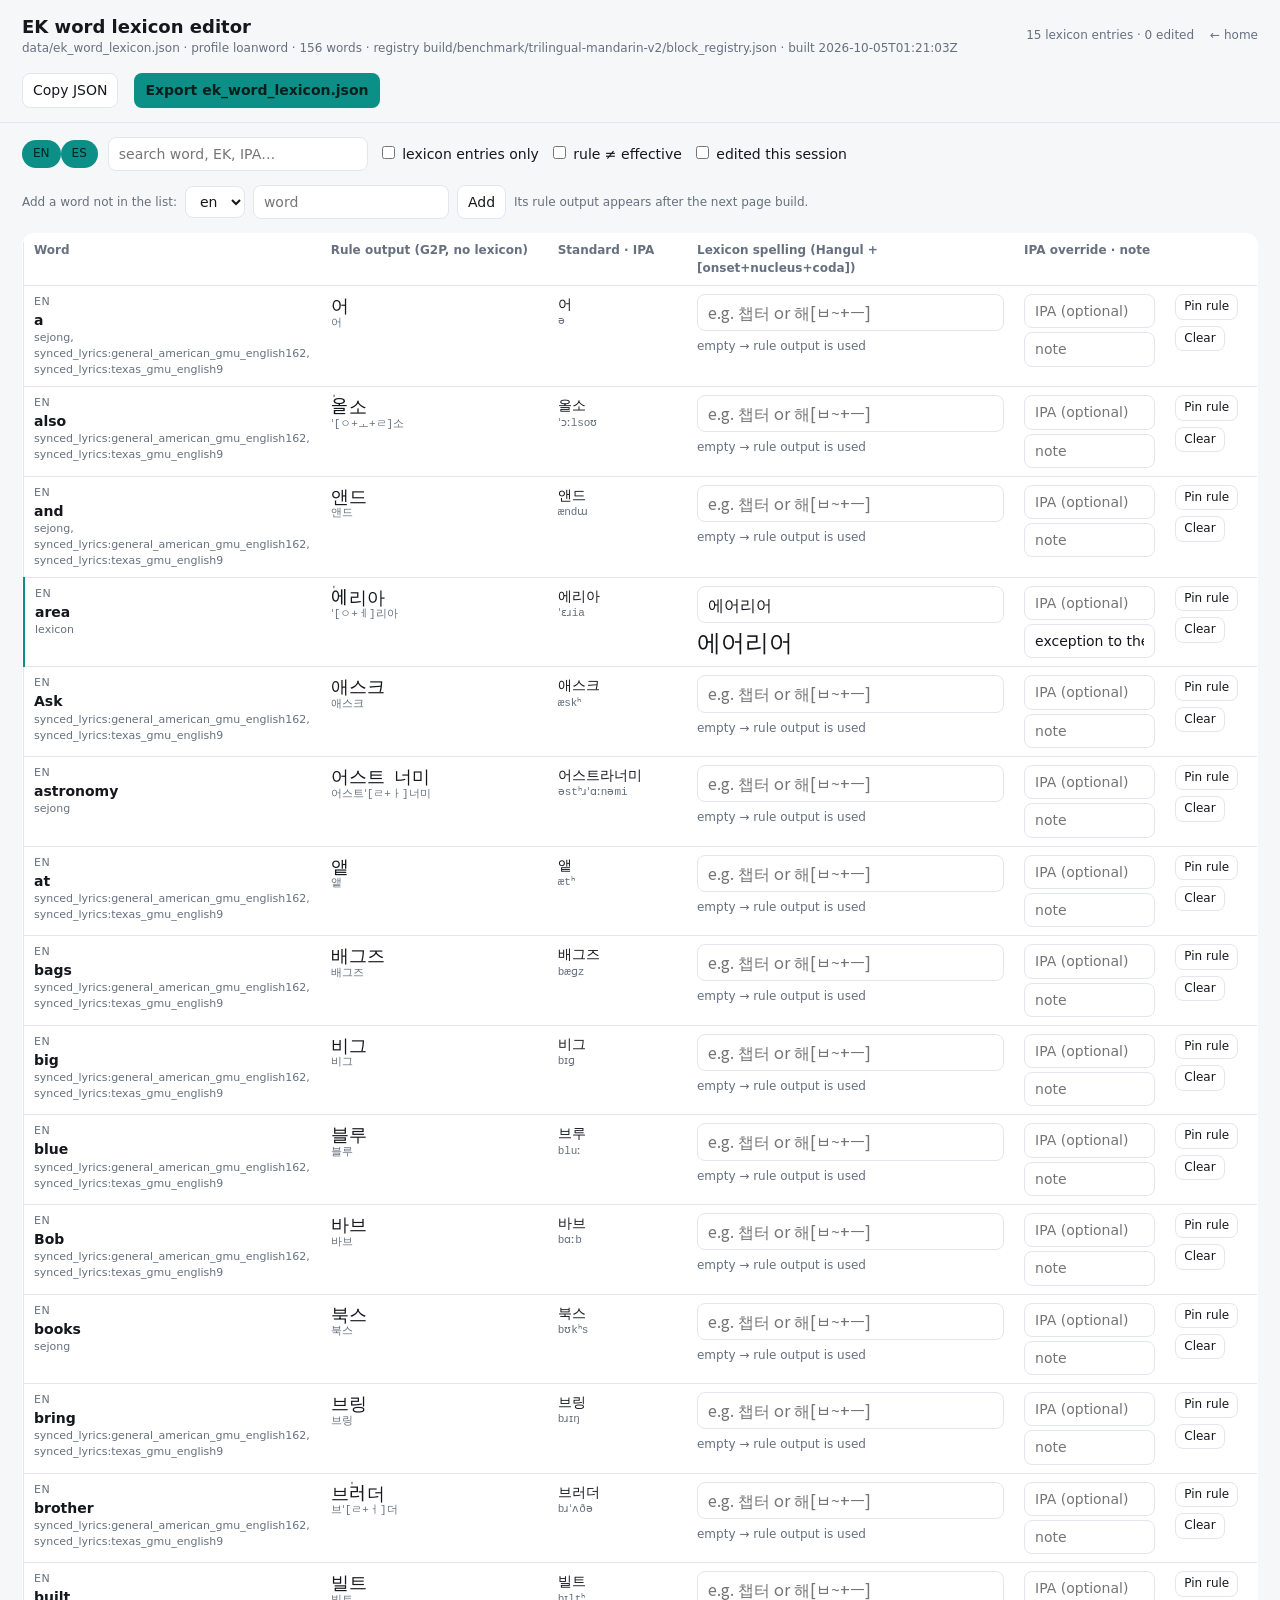
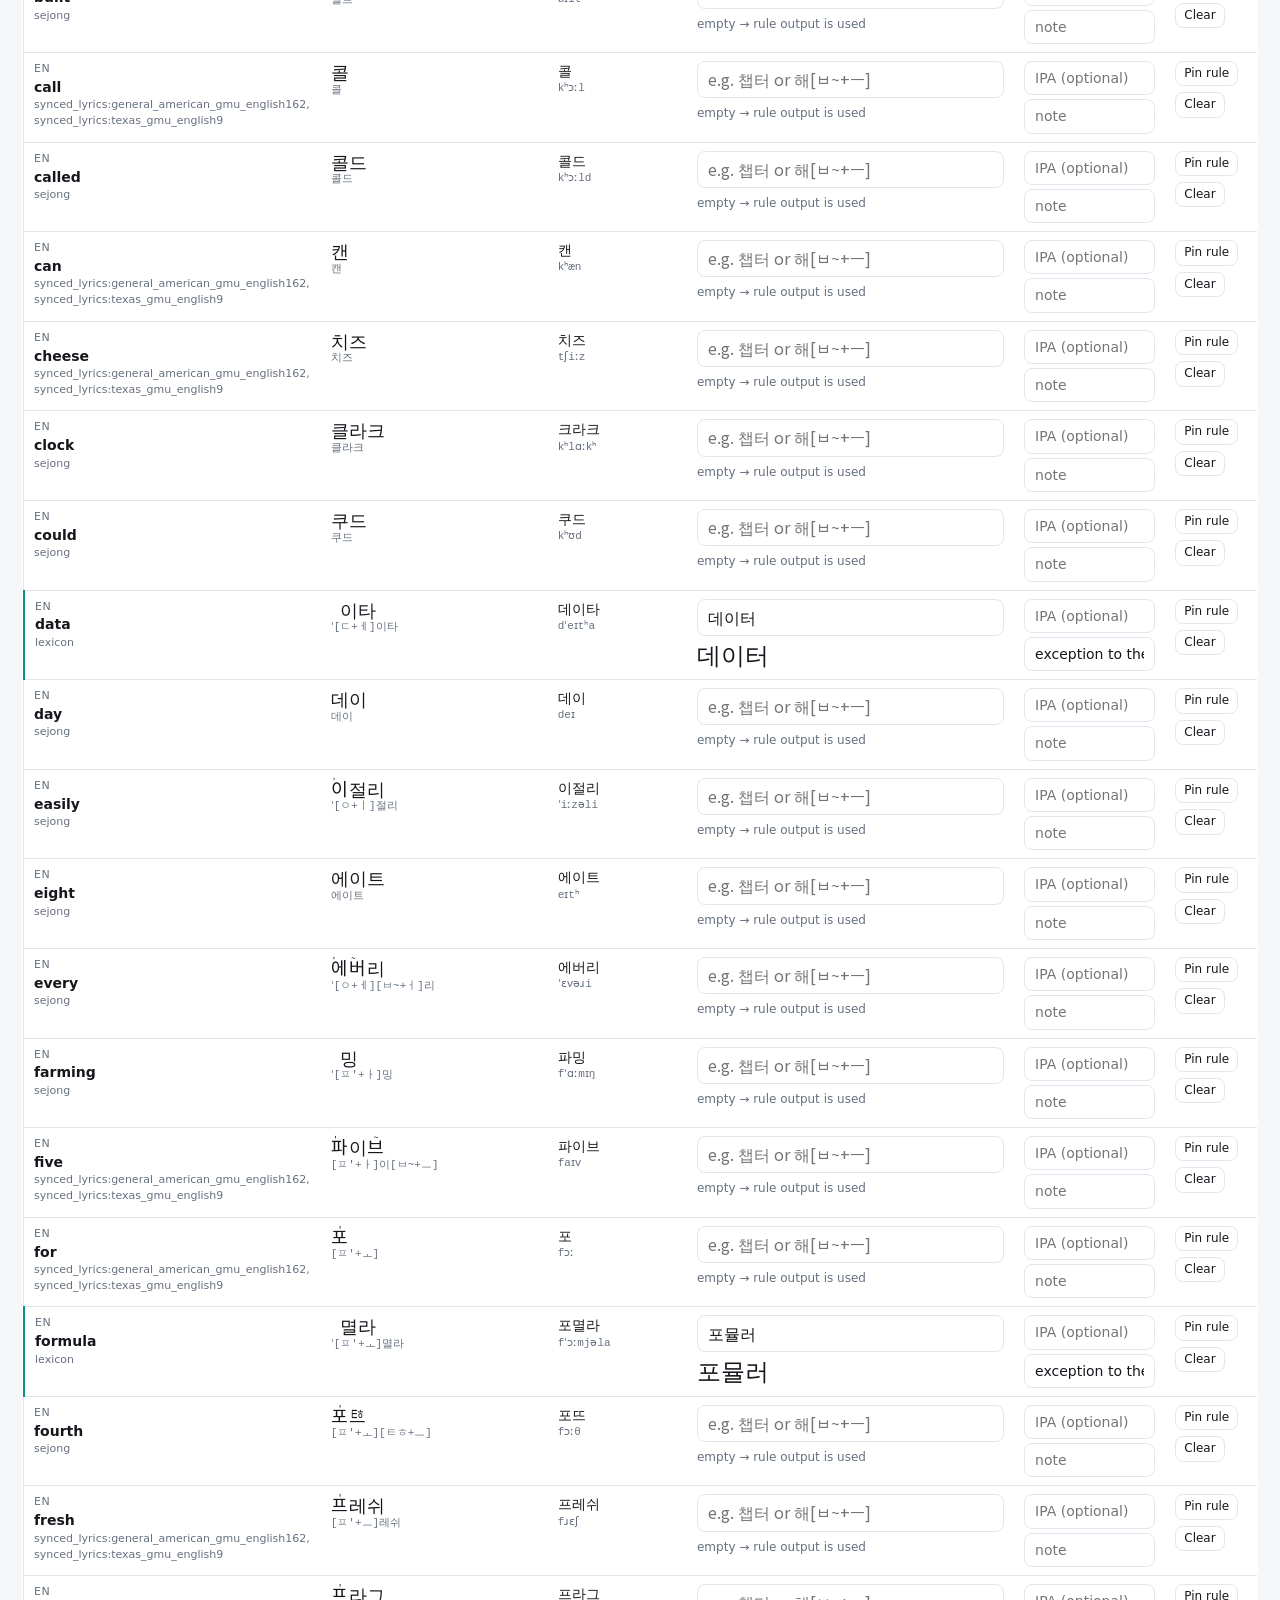
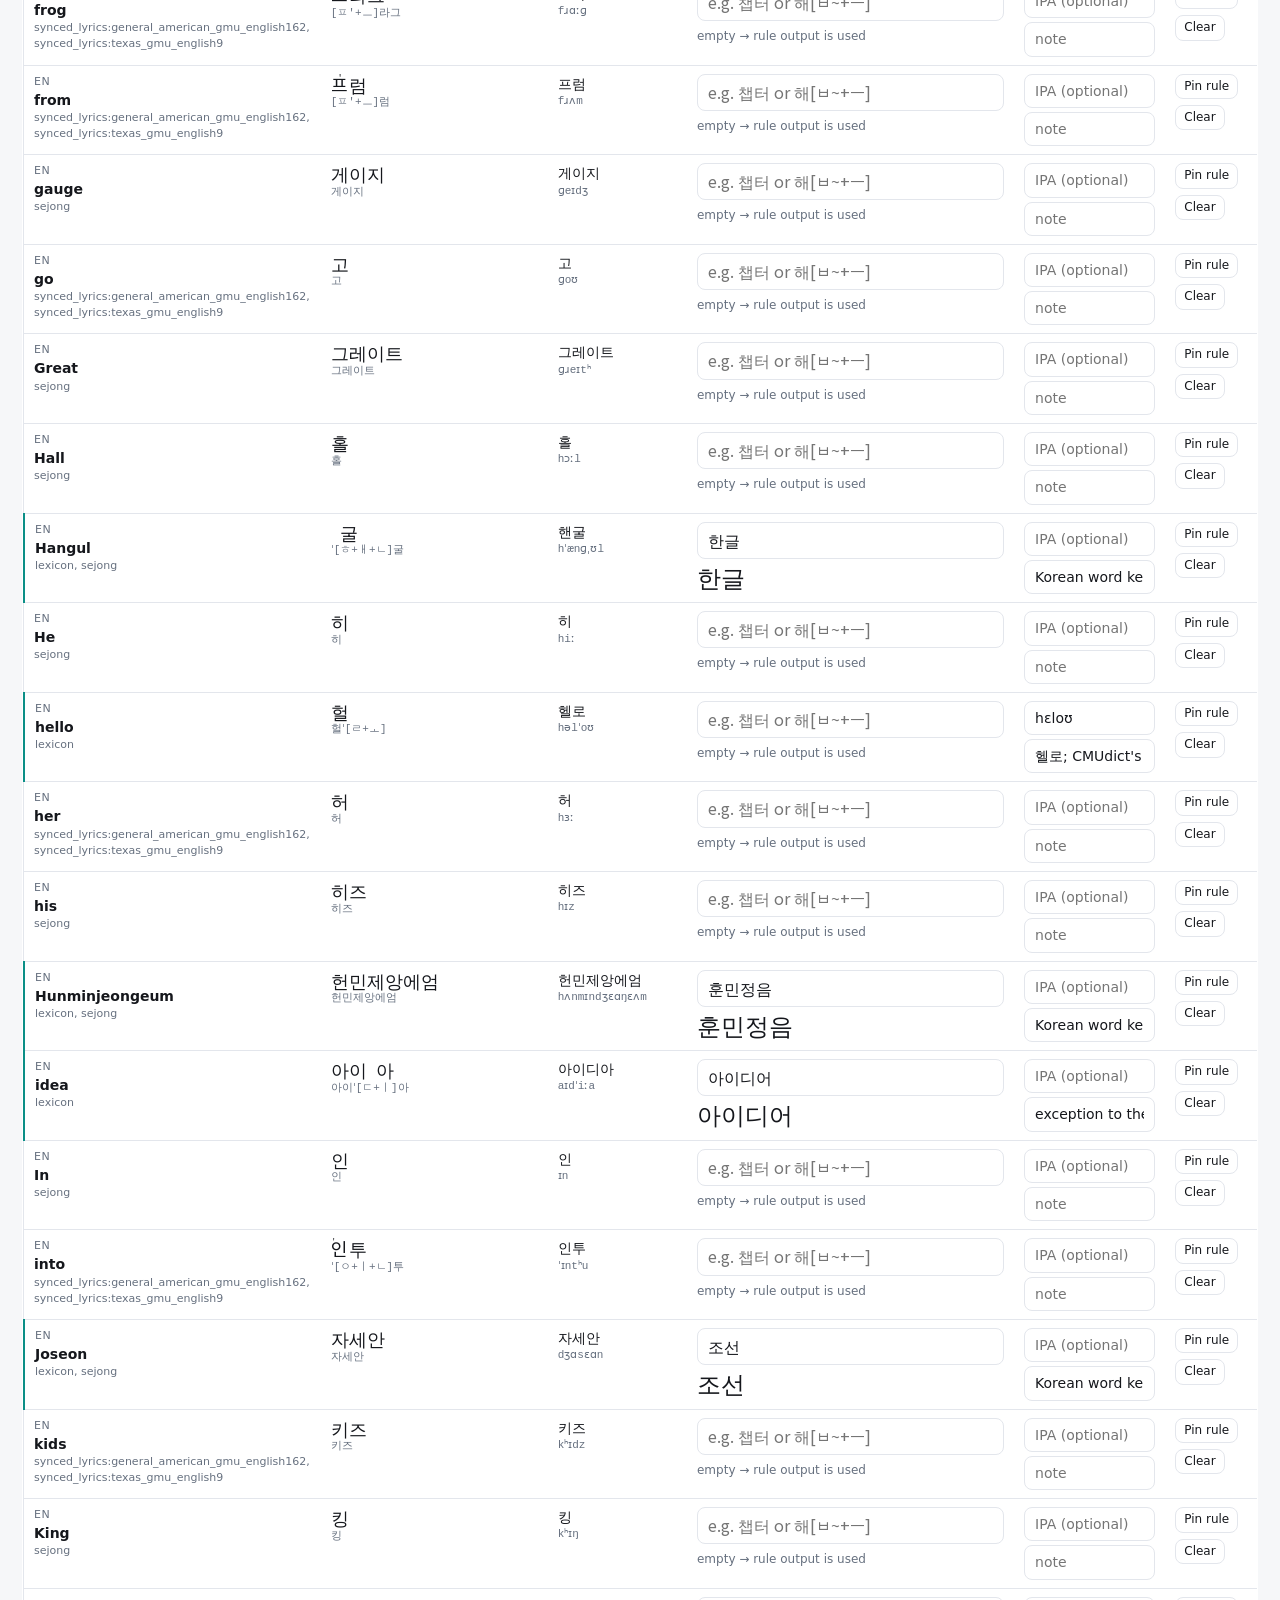
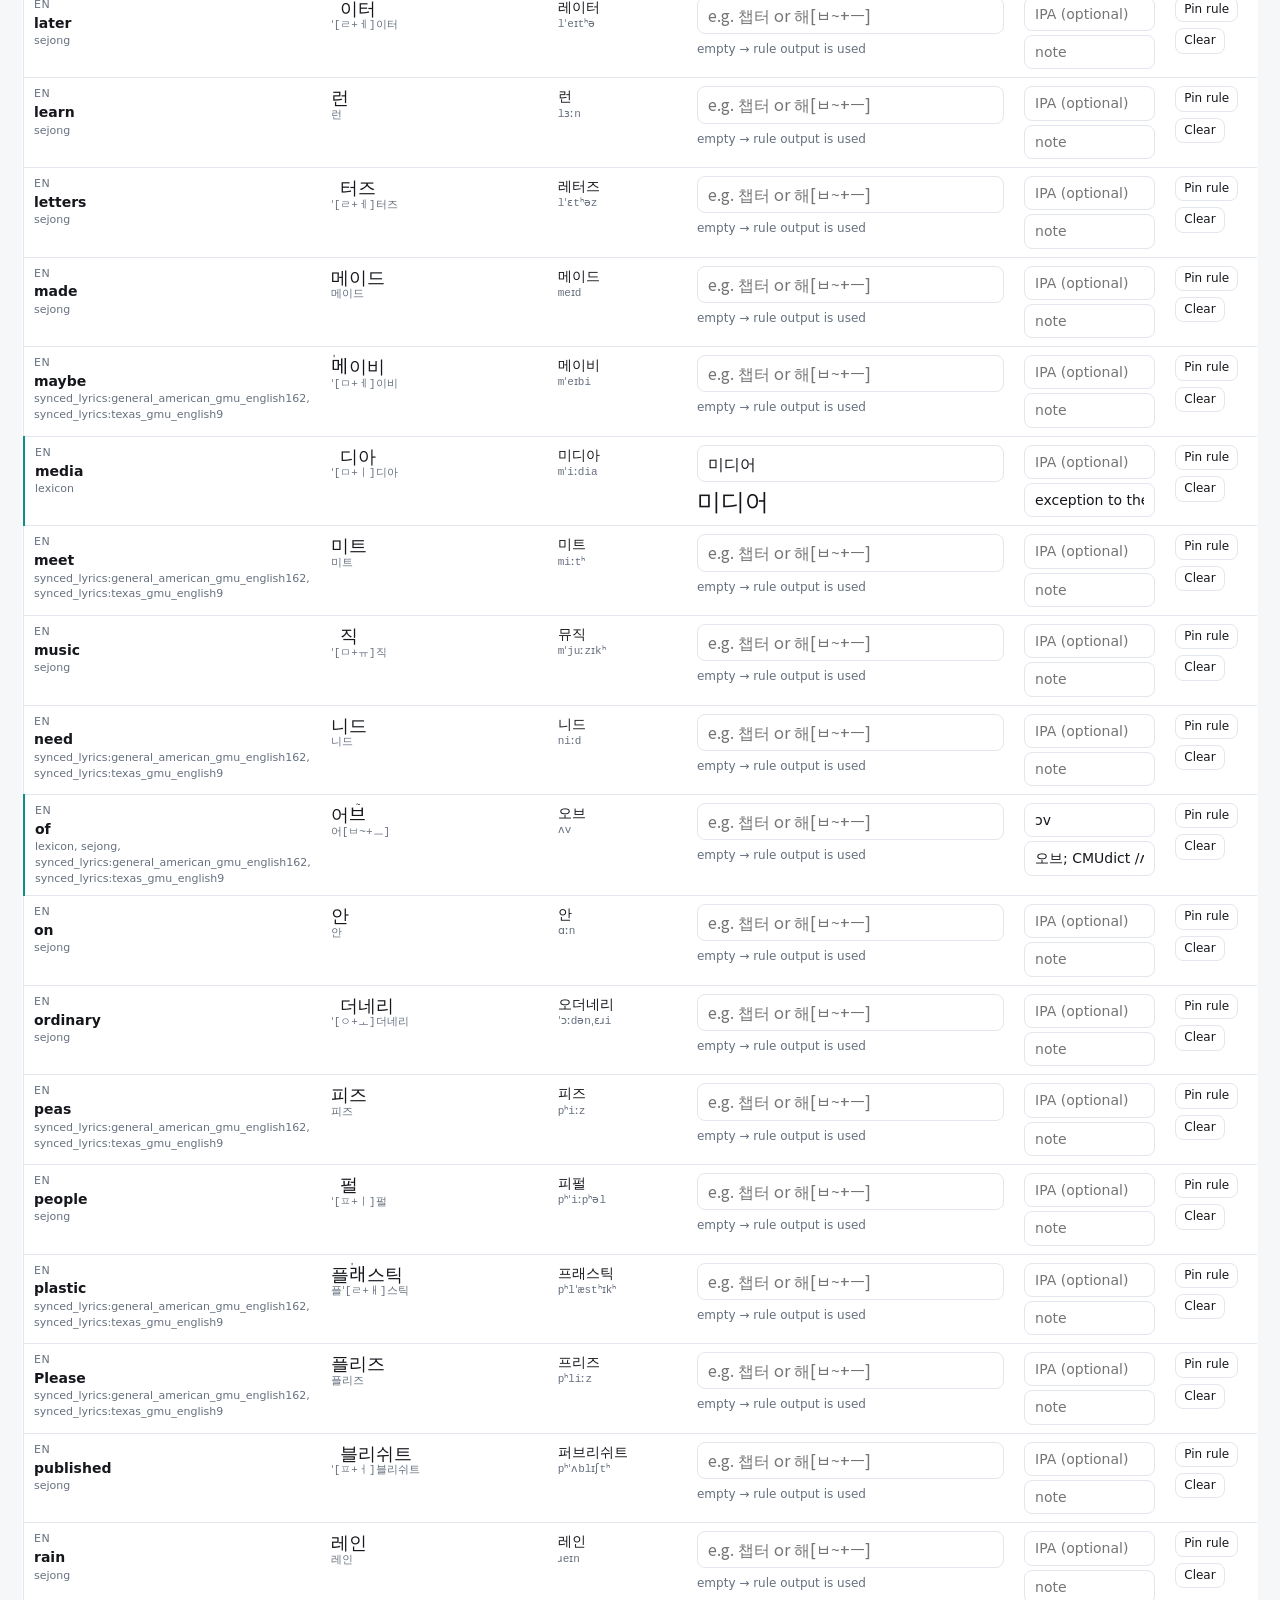
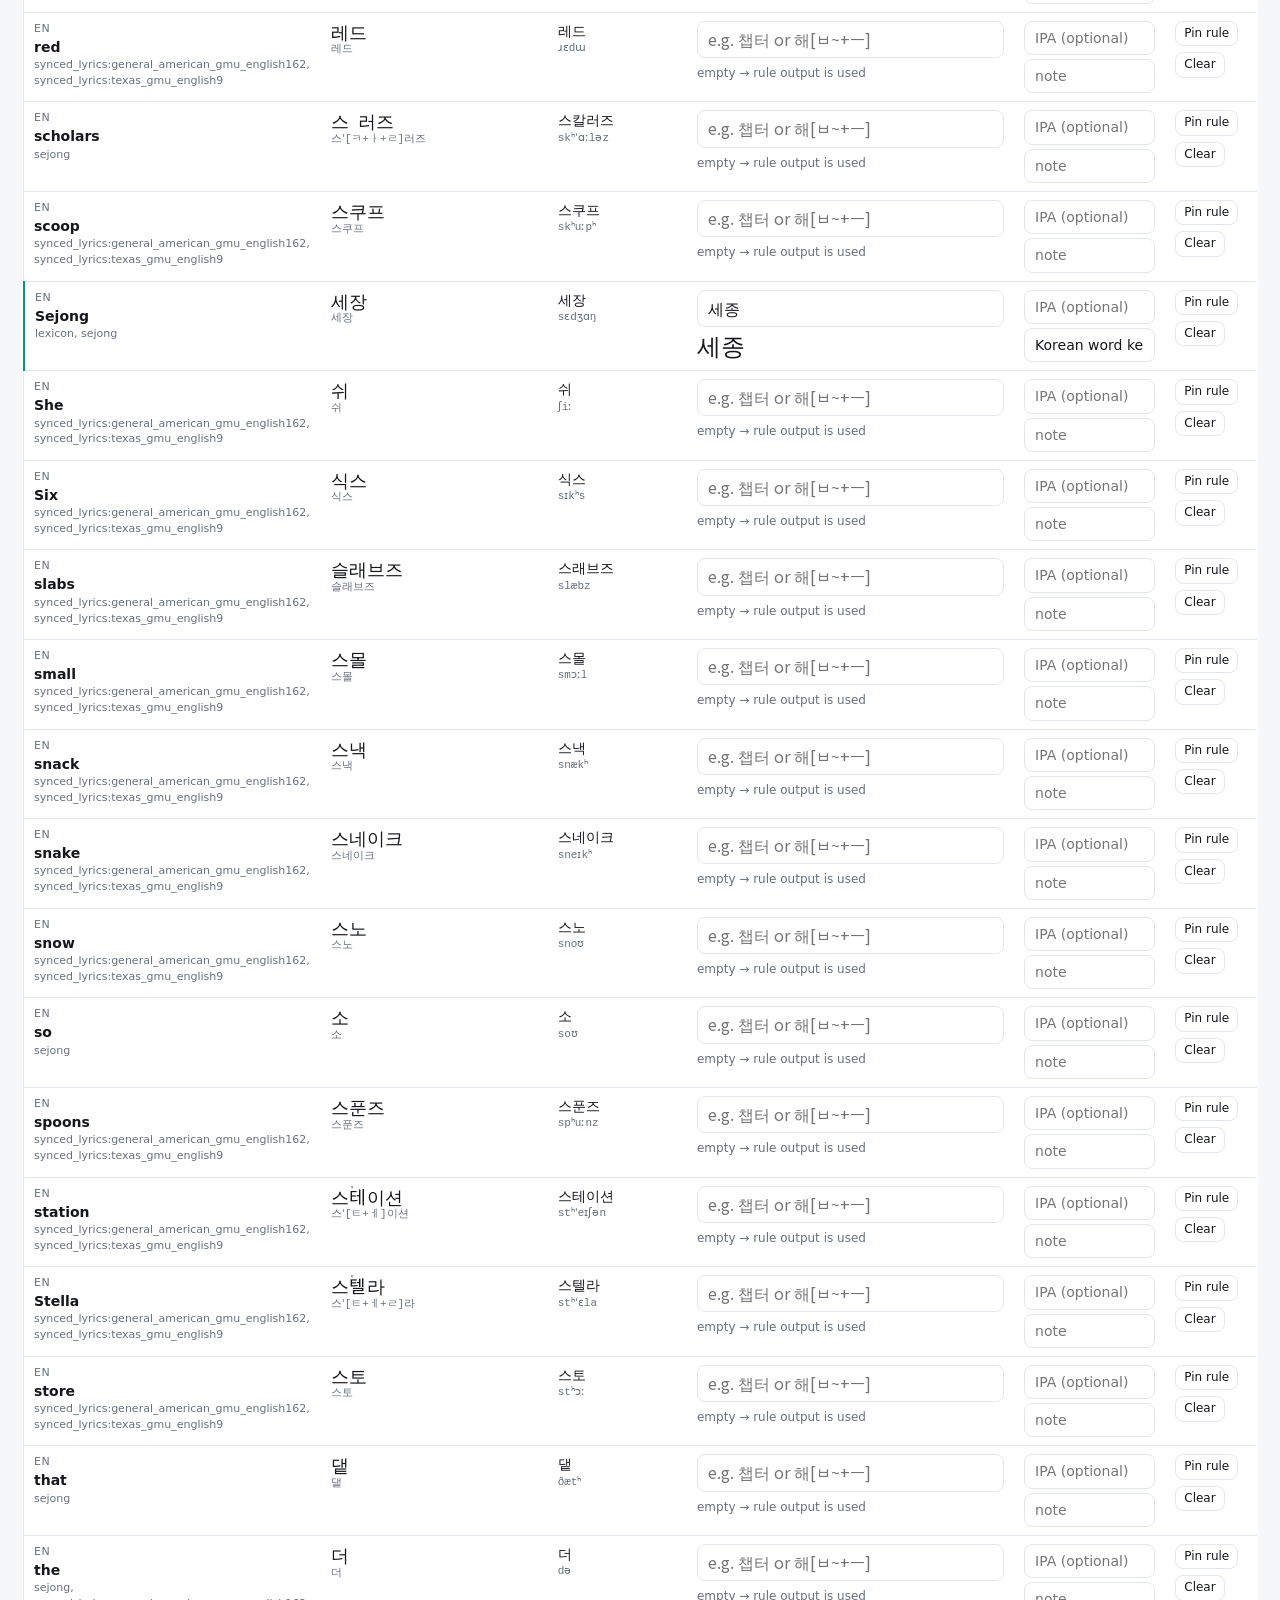
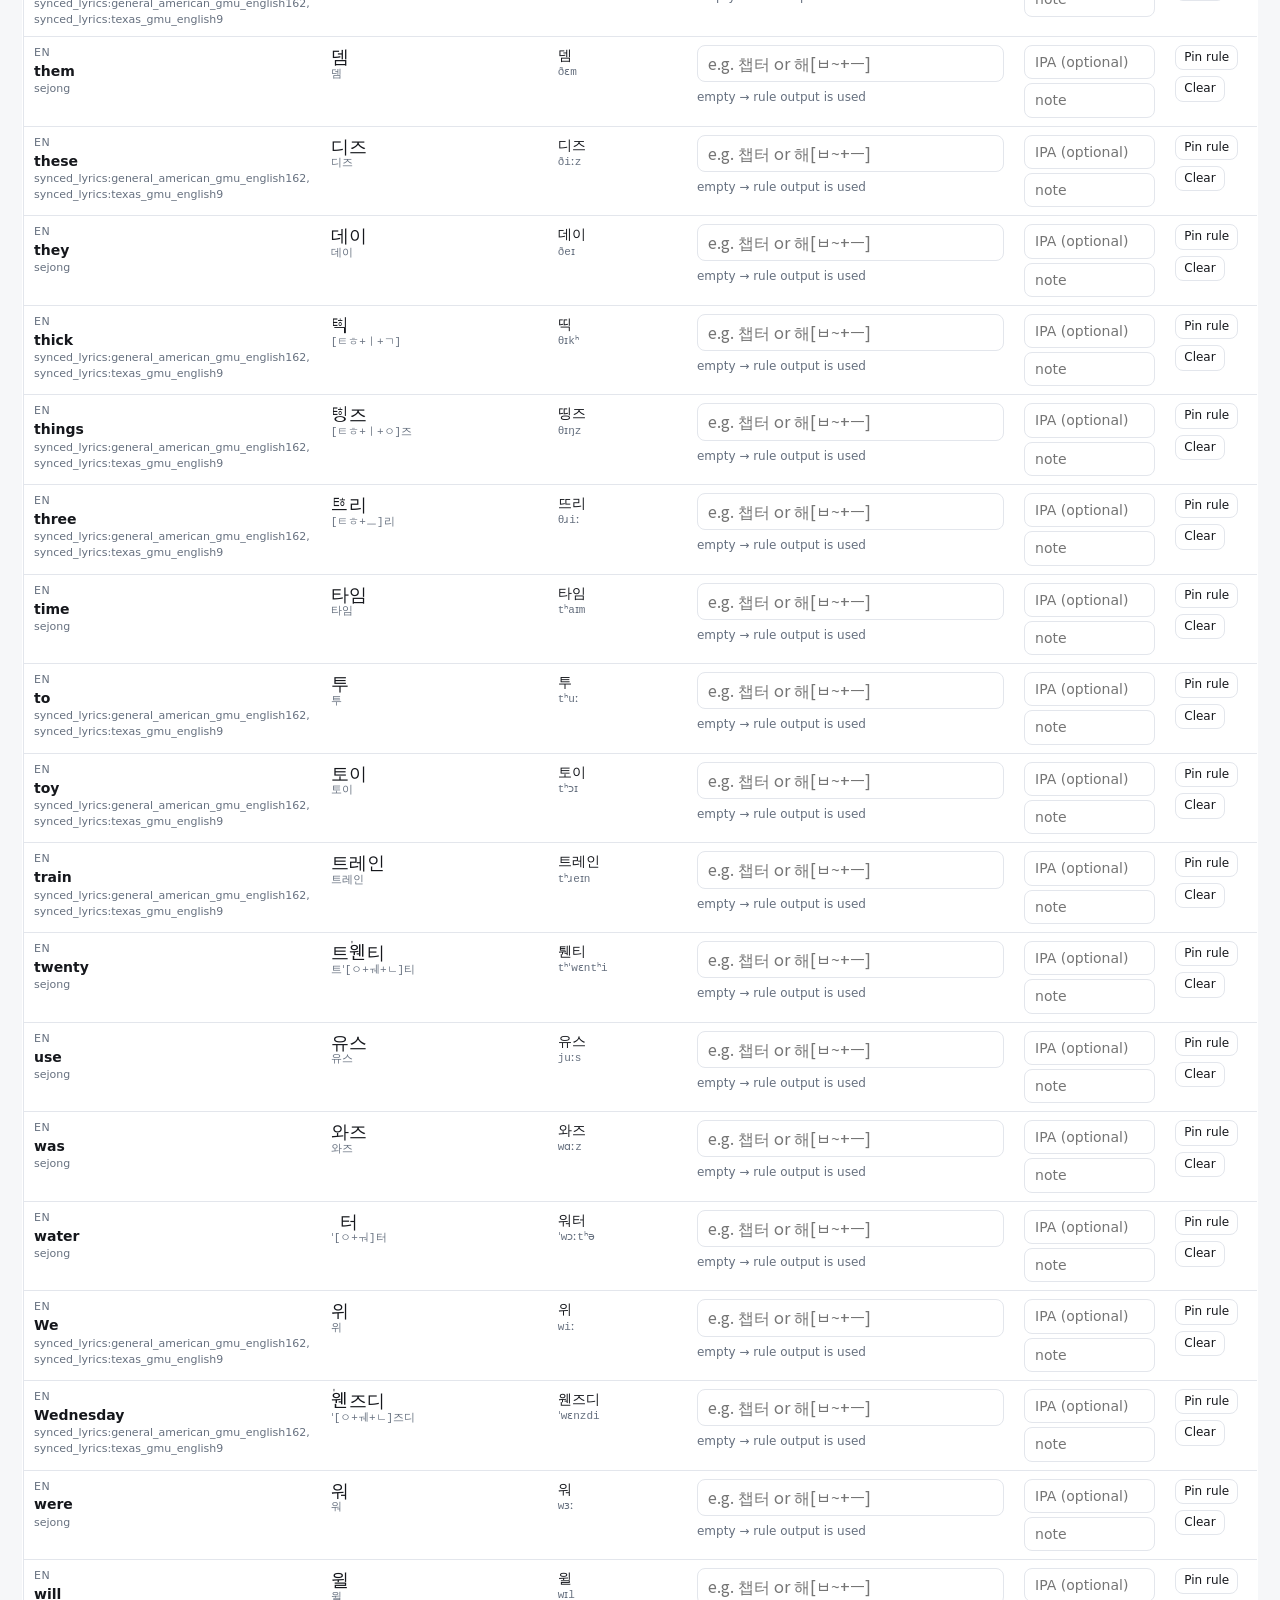
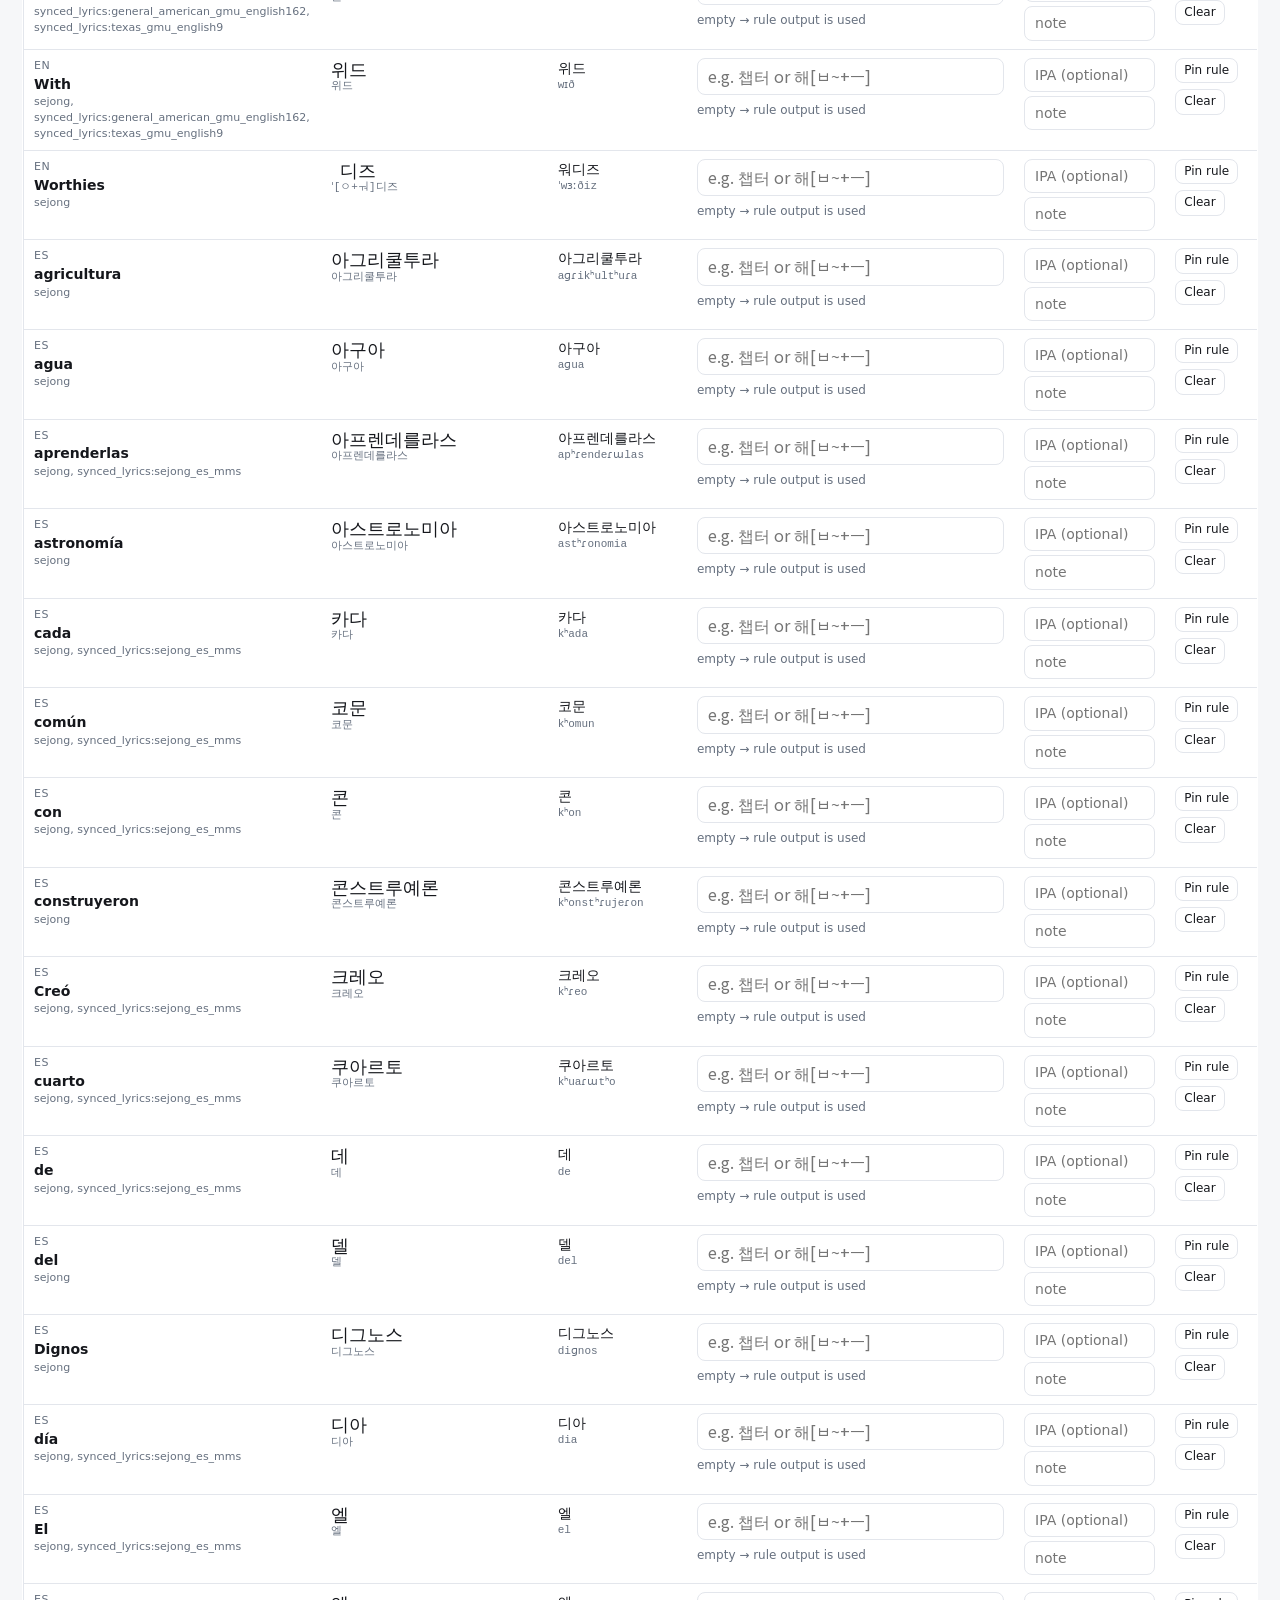
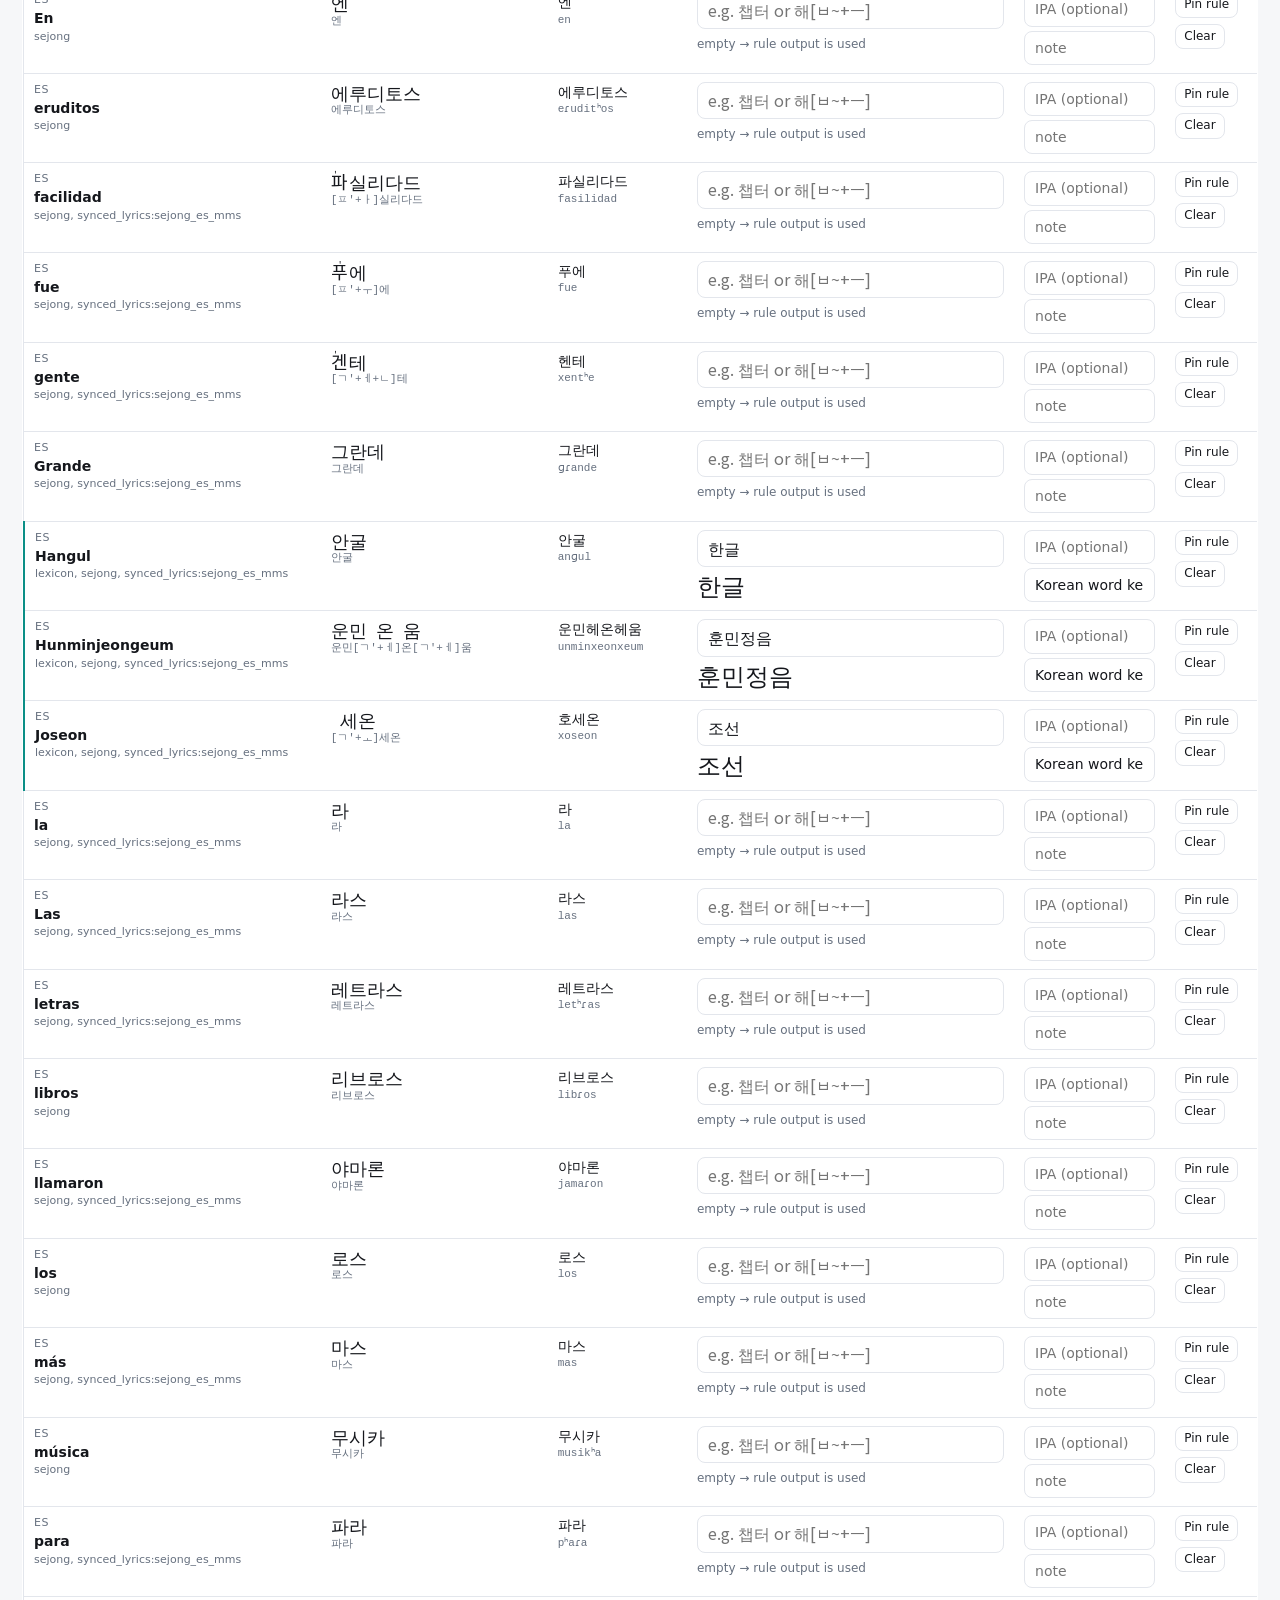
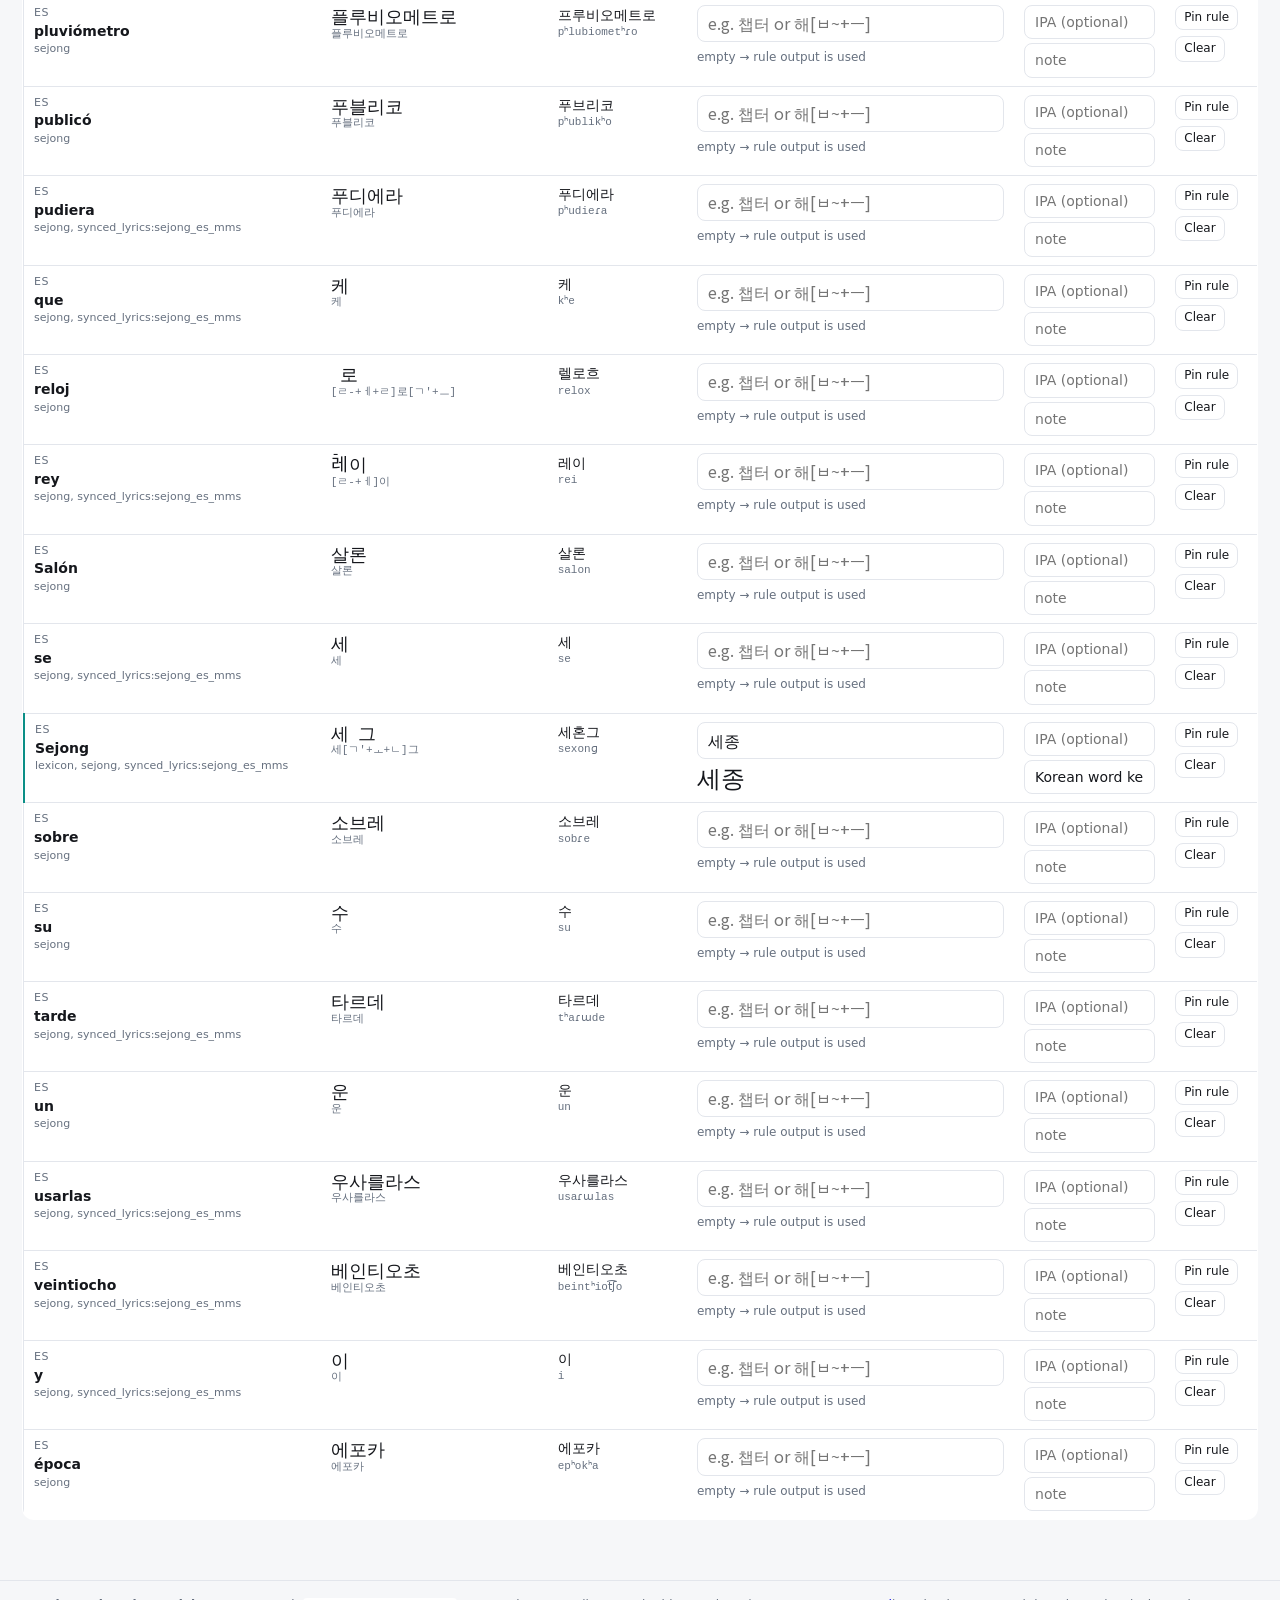
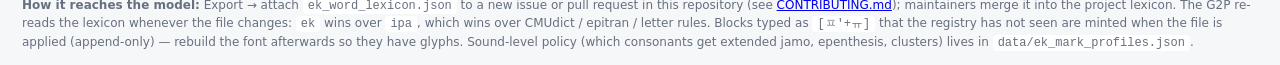
==== commit 9908c769: "Update" ====
--- a/editor/index.html
+++ b/editor/index.html
@@ -108,7 +108,7 @@
   <code>data/ek_mark_profiles.json</code>.
 </footer>
 <div id="toast"></div>
-<script type="application/json" id="lexiconData">{"format": "EK-lexicon-editor-v1", "generated": "2026-10-05T01:06:02Z", "lexicon_path": "data/ek_word_lexicon.json", "mark_profile": "loanword", "block_registry": "build/benchmark/trilingual-mandarin-v2/block_registry.json", "languages": ["en", "es"], "lexicon": {"format": "EK-word-lexicon-v1", "description": "Per-language word spellings for Extended Korean. 'ek' is the final spelling (standard Hangul + [onset+nucleus+coda] blocks); 'ipa' is an IPA override that still goes through the mapper and mark profile. 'ek' wins over 'ipa' wins over rules. Edited by the lexicon editor page.", "updated": "2026-10-05T01:06:02Z", "languages": {"en": {"area": {"ek": "에어리어", "note": "exception to the final -a → 아 convention", "source": "seed"}, "data": {"ek": "데이터", "note": "exception to the final -a → 아 convention (스텔라, 카메라)", "source": "seed"}, "formula": {"ek": "포뮬러", "note": "exception to the final -a → 아 convention", "source": "seed"}, "Hangul": {"ek": "한글", "note": "Korean word keeps its Korean spelling", "source": "seed"}, "hello": {"ipa": "hɛloʊ", "note": "헬로; CMUdict's first variant reads 헐로", "source": "seed"}, "Hunminjeongeum": {"ek": "훈민정음", "note": "Korean word keeps its Korean spelling", "source": "seed"}, "idea": {"ek": "아이디어", "note": "exception to the final -a → 아 convention", "source": "seed"}, "Joseon": {"ek": "조선", "note": "Korean word keeps its Korean spelling", "source": "seed"}, "media": {"ek": "미디어", "note": "exception to the final -a → 아 convention", "source": "seed"}, "of": {"ipa": "ɔv", "note": "오브; CMUdict /ʌv/ would read 어브", "source": "seed"}, "Sejong": {"ek": "세종", "note": "Korean word keeps its Korean spelling", "source": "seed"}}, "es": {"Hangul": {"ek": "한글", "note": "Korean word keeps its Korean spelling", "source": "seed"}, "Hunminjeongeum": {"ek": "훈민정음", "note": "Korean word keeps its Korean spelling", "source": "seed"}, "Joseon": {"ek": "조선", "note": "Korean word keeps its Korean spelling", "source": "seed"}, "Sejong": {"ek": "세종", "note": "Korean word keeps its Korean spelling", "source": "seed"}}}}, "rows": [{"lang": "en", "word": "a", "rule_ek": "어", "rule_notation": "어", "effective_ek": "어", "effective_notation": "어", "hangul": "어", "ipa": "ə", "entry": null, "sources": ["sejong", "synced_lyrics:general_american_gmu_english162", "synced_lyrics:texas_gmu_english9"]}, {"lang": "en", "word": "also", "rule_ek": "󱇋소", "rule_notation": "ˈ[ㅇ+ㅗ+ㄹ]소", "effective_ek": "󱇋소", "effective_notation": "ˈ[ㅇ+ㅗ+ㄹ]소", "hangul": "올소", "ipa": "ˈɔːlsoʊ", "entry": null, "sources": ["synced_lyrics:general_american_gmu_english162", "synced_lyrics:texas_gmu_english9"]}, {"lang": "en", "word": "and", "rule_ek": "앤드", "rule_notation": "앤드", "effective_ek": "앤드", "effective_notation": "앤드", "hangul": "앤드", "ipa": "ændɯ", "entry": null, "sources": ["sejong", "synced_lyrics:general_american_gmu_english162", "synced_lyrics:texas_gmu_english9"]}, {"lang": "en", "word": "area", "rule_ek": "󱆿리아", "rule_notation": "ˈ[ㅇ+ㅔ]리아", "effective_ek": "에어리어", "effective_notation": "에어리어", "hangul": "에리아", "ipa": "ˈɛɹia", "entry": {"ek": "에어리어", "note": "exception to the final -a → 아 convention", "source": "seed", "word": "area"}, "sources": ["lexicon"]}, {"lang": "en", "word": "Ask", "rule_ek": "애스크", "rule_notation": "애스크", "effective_ek": "애스크", "effective_notation": "애스크", "hangul": "애스크", "ipa": "æskʰ", "entry": null, "sources": ["synced_lyrics:general_american_gmu_english162", "synced_lyrics:texas_gmu_english9"]}, {"lang": "en", "word": "astronomy", "rule_ek": "어스트󱇓너미", "rule_notation": "어스트ˈ[ㄹ+ㅏ]너미", "effective_ek": "어스트󱇓너미", "effective_notation": "어스트ˈ[ㄹ+ㅏ]너미", "hangul": "어스트라너미", "ipa": "əstʰɹˈɑːnəmi", "entry": null, "sources": ["sejong"]}, {"lang": "en", "word": "at", "rule_ek": "앹", "rule_notation": "앹", "effective_ek": "앹", "effective_notation": "앹", "hangul": "앹", "ipa": "ætʰ", "entry": null, "sources": ["synced_lyrics:general_american_gmu_english162", "synced_lyrics:texas_gmu_english9"]}, {"lang": "en", "word": "bags", "rule_ek": "배그즈", "rule_notation": "배그즈", "effective_ek": "배그즈", "effective_notation": "배그즈", "hangul": "배그즈", "ipa": "bæɡz", "entry": null, "sources": ["synced_lyrics:general_american_gmu_english162", "synced_lyrics:texas_gmu_english9"]}, {"lang": "en", "word": "big", "rule_ek": "비그", "rule_notation": "비그", "effective_ek": "비그", "effective_notation": "비그", "hangul": "비그", "ipa": "bɪɡ", "entry": null, "sources": ["synced_lyrics:general_american_gmu_english162", "synced_lyrics:texas_gmu_english9"]}, {"lang": "en", "word": "blue", "rule_ek": "블루", "rule_notation": "블루", "effective_ek": "블루", "effective_notation": "블루", "hangul": "브루", "ipa": "bluː", "entry": null, "sources": ["synced_lyrics:general_american_gmu_english162", "synced_lyrics:texas_gmu_english9"]}, {"lang": "en", "word": "Bob", "rule_ek": "바브", "rule_notation": "바브", "effective_ek": "바브", "effective_notation": "바브", "hangul": "바브", "ipa": "bɑːb", "entry": null, "sources": ["synced_lyrics:general_american_gmu_english162", "synced_lyrics:texas_gmu_english9"]}, {"lang": "en", "word": "books", "rule_ek": "북스", "rule_notation": "북스", "effective_ek": "북스", "effective_notation": "북스", "hangul": "북스", "ipa": "bʊkʰs", "entry": null, "sources": ["sejong"]}, {"lang": "en", "word": "bring", "rule_ek": "브링", "rule_notation": "브링", "effective_ek": "브링", "effective_notation": "브링", "hangul": "브링", "ipa": "bɹɪŋ", "entry": null, "sources": ["synced_lyrics:general_american_gmu_english162", "synced_lyrics:texas_gmu_english9"]}, {"lang": "en", "word": "brother", "rule_ek": "브󱇊더", "rule_notation": "브ˈ[ㄹ+ㅓ]더", "effective_ek": "브󱇊더", "effective_notation": "브ˈ[ㄹ+ㅓ]더", "hangul": "브러더", "ipa": "bɹˈʌðə", "entry": null, "sources": ["synced_lyrics:general_american_gmu_english162", "synced_lyrics:texas_gmu_english9"]}, {"lang": "en", "word": "built", "rule_ek": "빌트", "rule_notation": "빌트", "effective_ek": "빌트", "effective_notation": "빌트", "hangul": "빌트", "ipa": "bɪltʰ", "entry": null, "sources": ["sejong"]}, {"lang": "en", "word": "call", "rule_ek": "콜", "rule_notation": "콜", "effective_ek": "콜", "effective_notation": "콜", "hangul": "콜", "ipa": "kʰɔːl", "entry": null, "sources": ["synced_lyrics:general_american_gmu_english162", "synced_lyrics:texas_gmu_english9"]}, {"lang": "en", "word": "called", "rule_ek": "콜드", "rule_notation": "콜드", "effective_ek": "콜드", "effective_notation": "콜드", "hangul": "콜드", "ipa": "kʰɔːld", "entry": null, "sources": ["sejong"]}, {"lang": "en", "word": "can", "rule_ek": "캔", "rule_notation": "캔", "effective_ek": "캔", "effective_notation": "캔", "hangul": "캔", "ipa": "kʰæn", "entry": null, "sources": ["synced_lyrics:general_american_gmu_english162", "synced_lyrics:texas_gmu_english9"]}, {"lang": "en", "word": "cheese", "rule_ek": "치즈", "rule_notation": "치즈", "effective_ek": "치즈", "effective_notation": "치즈", "hangul": "치즈", "ipa": "tʃiːz", "entry": null, "sources": ["synced_lyrics:general_american_gmu_english162", "synced_lyrics:texas_gmu_english9"]}, {"lang": "en", "word": "clock", "rule_ek": "클라크", "rule_notation": "클라크", "effective_ek": "클라크", "effective_notation": "클라크", "hangul": "크라크", "ipa": "kʰlɑːkʰ", "entry": null, "sources": ["sejong"]}, {"lang": "en", "word": "could", "rule_ek": "쿠드", "rule_notation": "쿠드", "effective_ek": "쿠드", "effective_notation": "쿠드", "hangul": "쿠드", "ipa": "kʰʊd", "entry": null, "sources": ["sejong"]}, {"lang": "en", "word": "data", "rule_ek": "󱇔이타", "rule_notation": "ˈ[ㄷ+ㅔ]이타", "effective_ek": "데이터", "effective_notation": "데이터", "hangul": "데이타", "ipa": "dˈeɪtʰa", "entry": {"ek": "데이터", "note": "exception to the final -a → 아 convention (스텔라, 카메라)", "source": "seed", "word": "data"}, "sources": ["lexicon"]}, {"lang": "en", "word": "day", "rule_ek": "데이", "rule_notation": "데이", "effective_ek": "데이", "effective_notation": "데이", "hangul": "데이", "ipa": "deɪ", "entry": null, "sources": ["sejong"]}, {"lang": "en", "word": "easily", "rule_ek": "󱇆절리", "rule_notation": "ˈ[ㅇ+ㅣ]절리", "effective_ek": "󱇆절리", "effective_notation": "ˈ[ㅇ+ㅣ]절리", "hangul": "이절리", "ipa": "ˈiːzəli", "entry": null, "sources": ["sejong"]}, {"lang": "en", "word": "eight", "rule_ek": "에이트", "rule_notation": "에이트", "effective_ek": "에이트", "effective_notation": "에이트", "hangul": "에이트", "ipa": "eɪtʰ", "entry": null, "sources": ["sejong"]}, {"lang": "en", "word": "every", "rule_ek": "󱆿󱆠리", "rule_notation": "ˈ[ㅇ+ㅔ][ㅂ~+ㅓ]리", "effective_ek": "󱆿󱆠리", "effective_notation": "ˈ[ㅇ+ㅔ][ㅂ~+ㅓ]리", "hangul": "에버리", "ipa": "ˈɛvəɹi", "entry": null, "sources": ["sejong"]}, {"lang": "en", "word": "farming", "rule_ek": "󱇕밍", "rule_notation": "ˈ[ㅍ'+ㅏ]밍", "effective_ek": "󱇕밍", "effective_notation": "ˈ[ㅍ'+ㅏ]밍", "hangul": "파밍", "ipa": "fˈɑːmɪŋ", "entry": null, "sources": ["sejong"]}, {"lang": "en", "word": "five", "rule_ek": "󰓏이󰓖", "rule_notation": "[ㅍ'+ㅏ]이[ㅂ~+ㅡ]", "effective_ek": "󰓏이󰓖", "effective_notation": "[ㅍ'+ㅏ]이[ㅂ~+ㅡ]", "hangul": "파이브", "ipa": "faɪv", "entry": null, "sources": ["synced_lyrics:general_american_gmu_english162", "synced_lyrics:texas_gmu_english9"]}, {"lang": "en", "word": "for", "rule_ek": "󰕒", "rule_notation": "[ㅍ'+ㅗ]", "effective_ek": "󰕒", "effective_notation": "[ㅍ'+ㅗ]", "hangul": "포", "ipa": "fɔː", "entry": null, "sources": ["synced_lyrics:general_american_gmu_english162", "synced_lyrics:texas_gmu_english9"]}, {"lang": "en", "word": "formula", "rule_ek": "󱇖멸라", "rule_notation": "ˈ[ㅍ'+ㅗ]멸라", "effective_ek": "포뮬러", "effective_notation": "포뮬러", "hangul": "포멸라", "ipa": "fˈɔːmjəla", "entry": {"ek": "포뮬러", "note": "exception to the final -a → 아 convention", "source": "seed", "word": "formula"}, "sources": ["lexicon"]}, {"lang": "en", "word": "fourth", "rule_ek": "󰕒󱆥", "rule_notation": "[ㅍ'+ㅗ][ㅌㅎ+ㅡ]", "effective_ek": "󰕒󱆥", "effective_notation": "[ㅍ'+ㅗ][ㅌㅎ+ㅡ]", "hangul": "포뜨", "ipa": "fɔːθ", "entry": null, "sources": ["sejong"]}, {"lang": "en", "word": "fresh", "rule_ek": "󰒆레쉬", "rule_notation": "[ㅍ'+ㅡ]레쉬", "effective_ek": "󰒆레쉬", "effective_notation": "[ㅍ'+ㅡ]레쉬", "hangul": "프레쉬", "ipa": "fɹɛʃ", "entry": null, "sources": ["synced_lyrics:general_american_gmu_english162", "synced_lyrics:texas_gmu_english9"]}, {"lang": "en", "word": "frog", "rule_ek": "󰒆라그", "rule_notation": "[ㅍ'+ㅡ]라그", "effective_ek": "󰒆라그", "effective_notation": "[ㅍ'+ㅡ]라그", "hangul": "프라그", "ipa": "fɹɑːɡ", "entry": null, "sources": ["synced_lyrics:general_american_gmu_english162", "synced_lyrics:texas_gmu_english9"]}, {"lang": "en", "word": "from", "rule_ek": "󰒆럼", "rule_notation": "[ㅍ'+ㅡ]럼", "effective_ek": "󰒆럼", "effective_notation": "[ㅍ'+ㅡ]럼", "hangul": "프럼", "ipa": "fɹʌm", "entry": null, "sources": ["synced_lyrics:general_american_gmu_english162", "synced_lyrics:texas_gmu_english9"]}, {"lang": "en", "word": "gauge", "rule_ek": "게이지", "rule_notation": "게이지", "effective_ek": "게이지", "effective_notation": "게이지", "hangul": "게이지", "ipa": "ɡeɪdʒ", "entry": null, "sources": ["sejong"]}, {"lang": "en", "word": "go", "rule_ek": "고", "rule_notation": "고", "effective_ek": "고", "effective_notation": "고", "hangul": "고", "ipa": "ɡoʊ", "entry": null, "sources": ["synced_lyrics:general_american_gmu_english162", "synced_lyrics:texas_gmu_english9"]}, {"lang": "en", "word": "Great", "rule_ek": "그레이트", "rule_notation": "그레이트", "effective_ek": "그레이트", "effective_notation": "그레이트", "hangul": "그레이트", "ipa": "ɡɹeɪtʰ", "entry": null, "sources": ["sejong"]}, {"lang": "en", "word": "Hall", "rule_ek": "홀", "rule_notation": "홀", "effective_ek": "홀", "effective_notation": "홀", "hangul": "홀", "ipa": "hɔːl", "entry": null, "sources": ["sejong"]}, {"lang": "en", "word": "Hangul", "rule_ek": "󱇗굴", "rule_notation": "ˈ[ㅎ+ㅐ+ㄴ]굴", "effective_ek": "한글", "effective_notation": "한글", "hangul": "핸굴", "ipa": "hˈænɡˌʊl", "entry": {"ek": "한글", "note": "Korean word keeps its Korean spelling", "source": "seed", "word": "Hangul"}, "sources": ["lexicon", "sejong"]}, {"lang": "en", "word": "He", "rule_ek": "히", "rule_notation": "히", "effective_ek": "히", "effective_notation": "히", "hangul": "히", "ipa": "hiː", "entry": null, "sources": ["sejong"]}, {"lang": "en", "word": "hello", "rule_ek": "헐󱇘", "rule_notation": "헐ˈ[ㄹ+ㅗ]", "effective_ek": "헬󱇘", "effective_notation": "헬ˈ[ㄹ+ㅗ]", "hangul": "헬로", "ipa": "həlˈoʊ", "entry": {"ipa": "hɛloʊ", "note": "헬로; CMUdict's first variant reads 헐로", "source": "seed", "word": "hello"}, "sources": ["lexicon"]}, {"lang": "en", "word": "her", "rule_ek": "허", "rule_notation": "허", "effective_ek": "허", "effective_notation": "허", "hangul": "허", "ipa": "hɜː", "entry": null, "sources": ["synced_lyrics:general_american_gmu_english162", "synced_lyrics:texas_gmu_english9"]}, {"lang": "en", "word": "his", "rule_ek": "히즈", "rule_notation": "히즈", "effective_ek": "히즈", "effective_notation": "히즈", "hangul": "히즈", "ipa": "hɪz", "entry": null, "sources": ["sejong"]}, {"lang": "en", "word": "Hunminjeongeum", "rule_ek": "헌민제앙에엄", "rule_notation": "헌민제앙에엄", "effective_ek": "훈민정음", "effective_notation": "훈민정음", "hangul": "헌민제앙에엄", "ipa": "hʌnmɪndʒɛɑŋɛʌm", "entry": {"ek": "훈민정음", "note": "Korean word keeps its Korean spelling", "source": "seed", "word": "Hunminjeongeum"}, "sources": ["lexicon", "sejong"]}, {"lang": "en", "word": "idea", "rule_ek": "아이󱇙아", "rule_notation": "아이ˈ[ㄷ+ㅣ]아", "effective_ek": "아이디어", "effective_notation": "아이디어", "hangul": "아이디아", "ipa": "aɪdˈiːa", "entry": {"ek": "아이디어", "note": "exception to the final -a → 아 convention", "source": "seed", "word": "idea"}, "sources": ["lexicon"]}, {"lang": "en", "word": "In", "rule_ek": "인", "rule_notation": "인", "effective_ek": "인", "effective_notation": "인", "hangul": "인", "ipa": "ɪn", "entry": null, "sources": ["sejong"]}, {"lang": "en", "word": "into", "rule_ek": "󱇎투", "rule_notation": "ˈ[ㅇ+ㅣ+ㄴ]투", "effective_ek": "󱇎투", "effective_notation": "ˈ[ㅇ+ㅣ+ㄴ]투", "hangul": "인투", "ipa": "ˈɪntʰu", "entry": null, "sources": ["synced_lyrics:general_american_gmu_english162", "synced_lyrics:texas_gmu_english9"]}, {"lang": "en", "word": "Joseon", "rule_ek": "자세안", "rule_notation": "자세안", "effective_ek": "조선", "effective_notation": "조선", "hangul": "자세안", "ipa": "dʒɑsɛɑn", "entry": {"ek": "조선", "note": "Korean word keeps its Korean spelling", "source": "seed", "word": "Joseon"}, "sources": ["lexicon", "sejong"]}, {"lang": "en", "word": "kids", "rule_ek": "키즈", "rule_notation": "키즈", "effective_ek": "키즈", "effective_notation": "키즈", "hangul": "키즈", "ipa": "kʰɪdz", "entry": null, "sources": ["synced_lyrics:general_american_gmu_english162", "synced_lyrics:texas_gmu_english9"]}, {"lang": "en", "word": "King", "rule_ek": "킹", "rule_notation": "킹", "effective_ek": "킹", "effective_notation": "킹", "hangul": "킹", "ipa": "kʰɪŋ", "entry": null, "sources": ["sejong"]}, {"lang": "en", "word": "later", "rule_ek": "󱇚이터", "rule_notation": "ˈ[ㄹ+ㅔ]이터", "effective_ek": "󱇚이터", "effective_notation": "ˈ[ㄹ+ㅔ]이터", "hangul": "레이터", "ipa": "lˈeɪtʰə", "entry": null, "sources": ["sejong"]}, {"lang": "en", "word": "learn", "rule_ek": "런", "rule_notation": "런", "effective_ek": "런", "effective_notation": "런", "hangul": "런", "ipa": "lɜːn", "entry": null, "sources": ["sejong"]}, {"lang": "en", "word": "letters", "rule_ek": "󱇚터즈", "rule_notation": "ˈ[ㄹ+ㅔ]터즈", "effective_ek": "󱇚터즈", "effective_notation": "ˈ[ㄹ+ㅔ]터즈", "hangul": "레터즈", "ipa": "lˈɛtʰəz", "entry": null, "sources": ["sejong"]}, {"lang": "en", "word": "made", "rule_ek": "메이드", "rule_notation": "메이드", "effective_ek": "메이드", "effective_notation": "메이드", "hangul": "메이드", "ipa": "meɪd", "entry": null, "sources": ["sejong"]}, {"lang": "en", "word": "maybe", "rule_ek": "󱇉이비", "rule_notation": "ˈ[ㅁ+ㅔ]이비", "effective_ek": "󱇉이비", "effective_notation": "ˈ[ㅁ+ㅔ]이비", "hangul": "메이비", "ipa": "mˈeɪbi", "entry": null, "sources": ["synced_lyrics:general_american_gmu_english162", "synced_lyrics:texas_gmu_english9"]}, {"lang": "en", "word": "media", "rule_ek": "󱇛디아", "rule_notation": "ˈ[ㅁ+ㅣ]디아", "effective_ek": "미디어", "effective_notation": "미디어", "hangul": "미디아", "ipa": "mˈiːdia", "entry": {"ek": "미디어", "note": "exception to the final -a → 아 convention", "source": "seed", "word": "media"}, "sources": ["lexicon"]}, {"lang": "en", "word": "meet", "rule_ek": "미트", "rule_notation": "미트", "effective_ek": "미트", "effective_notation": "미트", "hangul": "미트", "ipa": "miːtʰ", "entry": null, "sources": ["synced_lyrics:general_american_gmu_english162", "synced_lyrics:texas_gmu_english9"]}, {"lang": "en", "word": "music", "rule_ek": "󱇜직", "rule_notation": "ˈ[ㅁ+ㅠ]직", "effective_ek": "󱇜직", "effective_notation": "ˈ[ㅁ+ㅠ]직", "hangul": "뮤직", "ipa": "mˈjuːzɪkʰ", "entry": null, "sources": ["sejong"]}, {"lang": "en", "word": "need", "rule_ek": "니드", "rule_notation": "니드", "effective_ek": "니드", "effective_notation": "니드", "hangul": "니드", "ipa": "niːd", "entry": null, "sources": ["synced_lyrics:general_american_gmu_english162", "synced_lyrics:texas_gmu_english9"]}, {"lang": "en", "word": "of", "rule_ek": "어󰓖", "rule_notation": "어[ㅂ~+ㅡ]", "effective_ek": "오󰓖", "effective_notation": "오[ㅂ~+ㅡ]", "hangul": "오브", "ipa": "ʌv", "entry": {"ipa": "ɔv", "note": "오브; CMUdict /ʌv/ would read 어브", "source": "seed", "word": "of"}, "sources": ["lexicon", "sejong", "synced_lyrics:general_american_gmu_english162", "synced_lyrics:texas_gmu_english9"]}, {"lang": "en", "word": "on", "rule_ek": "안", "rule_notation": "안", "effective_ek": "안", "effective_notation": "안", "hangul": "안", "ipa": "ɑːn", "entry": null, "sources": ["sejong"]}, {"lang": "en", "word": "ordinary", "rule_ek": "󱇝더네리", "rule_notation": "ˈ[ㅇ+ㅗ]더네리", "effective_ek": "󱇝더네리", "effective_notation": "ˈ[ㅇ+ㅗ]더네리", "hangul": "오더네리", "ipa": "ˈɔːdənˌɛɹi", "entry": null, "sources": ["sejong"]}, {"lang": "en", "word": "peas", "rule_ek": "피즈", "rule_notation": "피즈", "effective_ek": "피즈", "effective_notation": "피즈", "hangul": "피즈", "ipa": "pʰiːz", "entry": null, "sources": ["synced_lyrics:general_american_gmu_english162", "synced_lyrics:texas_gmu_english9"]}, {"lang": "en", "word": "people", "rule_ek": "󱇞펄", "rule_notation": "ˈ[ㅍ+ㅣ]펄", "effective_ek": "󱇞펄", "effective_notation": "ˈ[ㅍ+ㅣ]펄", "hangul": "피펄", "ipa": "pʰˈiːpʰəl", "entry": null, "sources": ["sejong"]}, {"lang": "en", "word": "plastic", "rule_ek": "플󱇍스틱", "rule_notation": "플ˈ[ㄹ+ㅐ]스틱", "effective_ek": "플󱇍스틱", "effective_notation": "플ˈ[ㄹ+ㅐ]스틱", "hangul": "프래스틱", "ipa": "pʰlˈæstʰɪkʰ", "entry": null, "sources": ["synced_lyrics:general_american_gmu_english162", "synced_lyrics:texas_gmu_english9"]}, {"lang": "en", "word": "Please", "rule_ek": "플리즈", "rule_notation": "플리즈", "effective_ek": "플리즈", "effective_notation": "플리즈", "hangul": "프리즈", "ipa": "pʰliːz", "entry": null, "sources": ["synced_lyrics:general_american_gmu_english162", "synced_lyrics:texas_gmu_english9"]}, {"lang": "en", "word": "published", "rule_ek": "󱇟블리쉬트", "rule_notation": "ˈ[ㅍ+ㅓ]블리쉬트", "effective_ek": "󱇟블리쉬트", "effective_notation": "ˈ[ㅍ+ㅓ]블리쉬트", "hangul": "퍼브리쉬트", "ipa": "pʰˈʌblɪʃtʰ", "entry": null, "sources": ["sejong"]}, {"lang": "en", "word": "rain", "rule_ek": "레인", "rule_notation": "레인", "effective_ek": "레인", "effective_notation": "레인", "hangul": "레인", "ipa": "ɹeɪn", "entry": null, "sources": ["sejong"]}, {"lang": "en", "word": "red", "rule_ek": "레드", "rule_notation": "레드", "effective_ek": "레드", "effective_notation": "레드", "hangul": "레드", "ipa": "ɹɛdɯ", "entry": null, "sources": ["synced_lyrics:general_american_gmu_english162", "synced_lyrics:texas_gmu_english9"]}, {"lang": "en", "word": "scholars", "rule_ek": "스󱇠러즈", "rule_notation": "스ˈ[ㅋ+ㅏ+ㄹ]러즈", "effective_ek": "스󱇠러즈", "effective_notation": "스ˈ[ㅋ+ㅏ+ㄹ]러즈", "hangul": "스칼러즈", "ipa": "skʰˈɑːləz", "entry": null, "sources": ["sejong"]}, {"lang": "en", "word": "scoop", "rule_ek": "스쿠프", "rule_notation": "스쿠프", "effective_ek": "스쿠프", "effective_notation": "스쿠프", "hangul": "스쿠프", "ipa": "skʰuːpʰ", "entry": null, "sources": ["synced_lyrics:general_american_gmu_english162", "synced_lyrics:texas_gmu_english9"]}, {"lang": "en", "word": "Sejong", "rule_ek": "세장", "rule_notation": "세장", "effective_ek": "세종", "effective_notation": "세종", "hangul": "세장", "ipa": "sɛdʒɑŋ", "entry": {"ek": "세종", "note": "Korean word keeps its Korean spelling", "source": "seed", "word": "Sejong"}, "sources": ["lexicon", "sejong"]}, {"lang": "en", "word": "She", "rule_ek": "쉬", "rule_notation": "쉬", "effective_ek": "쉬", "effective_notation": "쉬", "hangul": "쉬", "ipa": "ʃiː", "entry": null, "sources": ["synced_lyrics:general_american_gmu_english162", "synced_lyrics:texas_gmu_english9"]}, {"lang": "en", "word": "Six", "rule_ek": "식스", "rule_notation": "식스", "effective_ek": "식스", "effective_notation": "식스", "hangul": "식스", "ipa": "sɪkʰs", "entry": null, "sources": ["synced_lyrics:general_american_gmu_english162", "synced_lyrics:texas_gmu_english9"]}, {"lang": "en", "word": "slabs", "rule_ek": "슬래브즈", "rule_notation": "슬래브즈", "effective_ek": "슬래브즈", "effective_notation": "슬래브즈", "hangul": "스래브즈", "ipa": "slæbz", "entry": null, "sources": ["synced_lyrics:general_american_gmu_english162", "synced_lyrics:texas_gmu_english9"]}, {"lang": "en", "word": "small", "rule_ek": "스몰", "rule_notation": "스몰", "effective_ek": "스몰", "effective_notation": "스몰", "hangul": "스몰", "ipa": "smɔːl", "entry": null, "sources": ["synced_lyrics:general_american_gmu_english162", "synced_lyrics:texas_gmu_english9"]}, {"lang": "en", "word": "snack", "rule_ek": "스낵", "rule_notation": "스낵", "effective_ek": "스낵", "effective_notation": "스낵", "hangul": "스낵", "ipa": "snækʰ", "entry": null, "sources": ["synced_lyrics:general_american_gmu_english162", "synced_lyrics:texas_gmu_english9"]}, {"lang": "en", "word": "snake", "rule_ek": "스네이크", "rule_notation": "스네이크", "effective_ek": "스네이크", "effective_notation": "스네이크", "hangul": "스네이크", "ipa": "sneɪkʰ", "entry": null, "sources": ["synced_lyrics:general_american_gmu_english162", "synced_lyrics:texas_gmu_english9"]}, {"lang": "en", "word": "snow", "rule_ek": "스노", "rule_notation": "스노", "effective_ek": "스노", "effective_notation": "스노", "hangul": "스노", "ipa": "snoʊ", "entry": null, "sources": ["synced_lyrics:general_american_gmu_english162", "synced_lyrics:texas_gmu_english9"]}, {"lang": "en", "word": "so", "rule_ek": "소", "rule_notation": "소", "effective_ek": "소", "effective_notation": "소", "hangul": "소", "ipa": "soʊ", "entry": null, "sources": ["sejong"]}, {"lang": "en", "word": "spoons", "rule_ek": "스푼즈", "rule_notation": "스푼즈", "effective_ek": "스푼즈", "effective_notation": "스푼즈", "hangul": "스푼즈", "ipa": "spʰuːnz", "entry": null, "sources": ["synced_lyrics:general_american_gmu_english162", "synced_lyrics:texas_gmu_english9"]}, {"lang": "en", "word": "station", "rule_ek": "스󱇂이션", "rule_notation": "스ˈ[ㅌ+ㅔ]이션", "effective_ek": "스󱇂이션", "effective_notation": "스ˈ[ㅌ+ㅔ]이션", "hangul": "스테이션", "ipa": "stʰˈeɪʃən", "entry": null, "sources": ["synced_lyrics:general_american_gmu_english162", "synced_lyrics:texas_gmu_english9"]}, {"lang": "en", "word": "Stella", "rule_ek": "스󱇈라", "rule_notation": "스ˈ[ㅌ+ㅔ+ㄹ]라", "effective_ek": "스󱇈라", "effective_notation": "스ˈ[ㅌ+ㅔ+ㄹ]라", "hangul": "스텔라", "ipa": "stʰˈɛla", "entry": null, "sources": ["synced_lyrics:general_american_gmu_english162", "synced_lyrics:texas_gmu_english9"]}, {"lang": "en", "word": "store", "rule_ek": "스토", "rule_notation": "스토", "effective_ek": "스토", "effective_notation": "스토", "hangul": "스토", "ipa": "stʰɔː", "entry": null, "sources": ["synced_lyrics:general_american_gmu_english162", "synced_lyrics:texas_gmu_english9"]}, {"lang": "en", "word": "that", "rule_ek": "댙", "rule_notation": "댙", "effective_ek": "댙", "effective_notation": "댙", "hangul": "댙", "ipa": "ðætʰ", "entry": null, "sources": ["sejong"]}, {"lang": "en", "word": "the", "rule_ek": "더", "rule_notation": "더", "effective_ek": "더", "effective_notation": "더", "hangul": "더", "ipa": "də", "entry": null, "sources": ["sejong", "synced_lyrics:general_american_gmu_english162", "synced_lyrics:texas_gmu_english9"]}, {"lang": "en", "word": "them", "rule_ek": "뎀", "rule_notation": "뎀", "effective_ek": "뎀", "effective_notation": "뎀", "hangul": "뎀", "ipa": "ðɛm", "entry": null, "sources": ["sejong"]}, {"lang": "en", "word": "these", "rule_ek": "디즈", "rule_notation": "디즈", "effective_ek": "디즈", "effective_notation": "디즈", "hangul": "디즈", "ipa": "ðiːz", "entry": null, "sources": ["synced_lyrics:general_american_gmu_english162", "synced_lyrics:texas_gmu_english9"]}, {"lang": "en", "word": "they", "rule_ek": "데이", "rule_notation": "데이", "effective_ek": "데이", "effective_notation": "데이", "hangul": "데이", "ipa": "ðeɪ", "entry": null, "sources": ["sejong"]}, {"lang": "en", "word": "thick", "rule_ek": "󱆦", "rule_notation": "[ㅌㅎ+ㅣ+ㄱ]", "effective_ek": "󱆦", "effective_notation": "[ㅌㅎ+ㅣ+ㄱ]", "hangul": "띡", "ipa": "θɪkʰ", "entry": null, "sources": ["synced_lyrics:general_american_gmu_english162", "synced_lyrics:texas_gmu_english9"]}, {"lang": "en", "word": "things", "rule_ek": "󱆤즈", "rule_notation": "[ㅌㅎ+ㅣ+ㅇ]즈", "effective_ek": "󱆤즈", "effective_notation": "[ㅌㅎ+ㅣ+ㅇ]즈", "hangul": "띵즈", "ipa": "θɪŋz", "entry": null, "sources": ["synced_lyrics:general_american_gmu_english162", "synced_lyrics:texas_gmu_english9"]}, {"lang": "en", "word": "three", "rule_ek": "󱆥리", "rule_notation": "[ㅌㅎ+ㅡ]리", "effective_ek": "󱆥리", "effective_notation": "[ㅌㅎ+ㅡ]리", "hangul": "뜨리", "ipa": "θɹiː", "entry": null, "sources": ["synced_lyrics:general_american_gmu_english162", "synced_lyrics:texas_gmu_english9"]}, {"lang": "en", "word": "time", "rule_ek": "타임", "rule_notation": "타임", "effective_ek": "타임", "effective_notation": "타임", "hangul": "타임", "ipa": "tʰaɪm", "entry": null, "sources": ["sejong"]}, {"lang": "en", "word": "to", "rule_ek": "투", "rule_notation": "투", "effective_ek": "투", "effective_notation": "투", "hangul": "투", "ipa": "tʰuː", "entry": null, "sources": ["synced_lyrics:general_american_gmu_english162", "synced_lyrics:texas_gmu_english9"]}, {"lang": "en", "word": "toy", "rule_ek": "토이", "rule_notation": "토이", "effective_ek": "토이", "effective_notation": "토이", "hangul": "토이", "ipa": "tʰɔɪ", "entry": null, "sources": ["synced_lyrics:general_american_gmu_english162", "synced_lyrics:texas_gmu_english9"]}, {"lang": "en", "word": "train", "rule_ek": "트레인", "rule_notation": "트레인", "effective_ek": "트레인", "effective_notation": "트레인", "hangul": "트레인", "ipa": "tʰɹeɪn", "entry": null, "sources": ["synced_lyrics:general_american_gmu_english162", "synced_lyrics:texas_gmu_english9"]}, {"lang": "en", "word": "twenty", "rule_ek": "트󱇏티", "rule_notation": "트ˈ[ㅇ+ㅞ+ㄴ]티", "effective_ek": "트󱇏티", "effective_notation": "트ˈ[ㅇ+ㅞ+ㄴ]티", "hangul": "퉨티", "ipa": "tʰˈwɛntʰi", "entry": null, "sources": ["sejong"]}, {"lang": "en", "word": "use", "rule_ek": "유스", "rule_notation": "유스", "effective_ek": "유스", "effective_notation": "유스", "hangul": "유스", "ipa": "juːs", "entry": null, "sources": ["sejong"]}, {"lang": "en", "word": "was", "rule_ek": "와즈", "rule_notation": "와즈", "effective_ek": "와즈", "effective_notation": "와즈", "hangul": "와즈", "ipa": "wɑːz", "entry": null, "sources": ["sejong"]}, {"lang": "en", "word": "water", "rule_ek": "󱇡터", "rule_notation": "ˈ[ㅇ+ㅝ]터", "effective_ek": "󱇡터", "effective_notation": "ˈ[ㅇ+ㅝ]터", "hangul": "워터", "ipa": "ˈwɔːtʰə", "entry": null, "sources": ["sejong"]}, {"lang": "en", "word": "We", "rule_ek": "위", "rule_notation": "위", "effective_ek": "위", "effective_notation": "위", "hangul": "위", "ipa": "wiː", "entry": null, "sources": ["synced_lyrics:general_american_gmu_english162", "synced_lyrics:texas_gmu_english9"]}, {"lang": "en", "word": "Wednesday", "rule_ek": "󱇏즈디", "rule_notation": "ˈ[ㅇ+ㅞ+ㄴ]즈디", "effective_ek": "󱇏즈디", "effective_notation": "ˈ[ㅇ+ㅞ+ㄴ]즈디", "hangul": "웬즈디", "ipa": "ˈwɛnzdi", "entry": null, "sources": ["synced_lyrics:general_american_gmu_english162", "synced_lyrics:texas_gmu_english9"]}, {"lang": "en", "word": "were", "rule_ek": "워", "rule_notation": "워", "effective_ek": "워", "effective_notation": "워", "hangul": "워", "ipa": "wɜː", "entry": null, "sources": ["sejong"]}, {"lang": "en", "word": "will", "rule_ek": "윌", "rule_notation": "윌", "effective_ek": "윌", "effective_notation": "윌", "hangul": "윌", "ipa": "wɪl", "entry": null, "sources": ["synced_lyrics:general_american_gmu_english162", "synced_lyrics:texas_gmu_english9"]}, {"lang": "en", "word": "With", "rule_ek": "위드", "rule_notation": "위드", "effective_ek": "위드", "effective_notation": "위드", "hangul": "위드", "ipa": "wɪð", "entry": null, "sources": ["sejong", "synced_lyrics:general_american_gmu_english162", "synced_lyrics:texas_gmu_english9"]}, {"lang": "en", "word": "Worthies", "rule_ek": "󱇡디즈", "rule_notation": "ˈ[ㅇ+ㅝ]디즈", "effective_ek": "󱇡디즈", "effective_notation": "ˈ[ㅇ+ㅝ]디즈", "hangul": "워디즈", "ipa": "ˈwɜːðiz", "entry": null, "sources": ["sejong"]}, {"lang": "es", "word": "agricultura", "rule_ek": "아그리쿨투라", "rule_notation": "아그리쿨투라", "effective_ek": "아그리쿨투라", "effective_notation": "아그리쿨투라", "hangul": "아그리쿨투라", "ipa": "aɡɾikʰultʰuɾa", "entry": null, "sources": ["sejong"]}, {"lang": "es", "word": "agua", "rule_ek": "아구아", "rule_notation": "아구아", "effective_ek": "아구아", "effective_notation": "아구아", "hangul": "아구아", "ipa": "aɡua", "entry": null, "sources": ["sejong"]}, {"lang": "es", "word": "aprenderlas", "rule_ek": "아프렌데를라스", "rule_notation": "아프렌데를라스", "effective_ek": "아프렌데를라스", "effective_notation": "아프렌데를라스", "hangul": "아프렌데를라스", "ipa": "apʰɾendeɾɯlas", "entry": null, "sources": ["sejong", "synced_lyrics:sejong_es_mms"]}, {"lang": "es", "word": "astronomía", "rule_ek": "아스트로노미아", "rule_notation": "아스트로노미아", "effective_ek": "아스트로노미아", "effective_notation": "아스트로노미아", "hangul": "아스트로노미아", "ipa": "astʰɾonomia", "entry": null, "sources": ["sejong"]}, {"lang": "es", "word": "cada", "rule_ek": "카다", "rule_notation": "카다", "effective_ek": "카다", "effective_notation": "카다", "hangul": "카다", "ipa": "kʰada", "entry": null, "sources": ["sejong", "synced_lyrics:sejong_es_mms"]}, {"lang": "es", "word": "común", "rule_ek": "코문", "rule_notation": "코문", "effective_ek": "코문", "effective_notation": "코문", "hangul": "코문", "ipa": "kʰomun", "entry": null, "sources": ["sejong", "synced_lyrics:sejong_es_mms"]}, {"lang": "es", "word": "con", "rule_ek": "콘", "rule_notation": "콘", "effective_ek": "콘", "effective_notation": "콘", "hangul": "콘", "ipa": "kʰon", "entry": null, "sources": ["sejong", "synced_lyrics:sejong_es_mms"]}, {"lang": "es", "word": "construyeron", "rule_ek": "콘스트루예론", "rule_notation": "콘스트루예론", "effective_ek": "콘스트루예론", "effective_notation": "콘스트루예론", "hangul": "콘스트루예론", "ipa": "kʰonstʰɾujeɾon", "entry": null, "sources": ["sejong"]}, {"lang": "es", "word": "Creó", "rule_ek": "크레오", "rule_notation": "크레오", "effective_ek": "크레오", "effective_notation": "크레오", "hangul": "크레오", "ipa": "kʰɾeo", "entry": null, "sources": ["sejong", "synced_lyrics:sejong_es_mms"]}, {"lang": "es", "word": "cuarto", "rule_ek": "쿠아르토", "rule_notation": "쿠아르토", "effective_ek": "쿠아르토", "effective_notation": "쿠아르토", "hangul": "쿠아르토", "ipa": "kʰuaɾɯtʰo", "entry": null, "sources": ["sejong", "synced_lyrics:sejong_es_mms"]}, {"lang": "es", "word": "de", "rule_ek": "데", "rule_notation": "데", "effective_ek": "데", "effective_notation": "데", "hangul": "데", "ipa": "de", "entry": null, "sources": ["sejong", "synced_lyrics:sejong_es_mms"]}, {"lang": "es", "word": "del", "rule_ek": "델", "rule_notation": "델", "effective_ek": "델", "effective_notation": "델", "hangul": "델", "ipa": "del", "entry": null, "sources": ["sejong"]}, {"lang": "es", "word": "Dignos", "rule_ek": "디그노스", "rule_notation": "디그노스", "effective_ek": "디그노스", "effective_notation": "디그노스", "hangul": "디그노스", "ipa": "diɡnos", "entry": null, "sources": ["sejong"]}, {"lang": "es", "word": "día", "rule_ek": "디아", "rule_notation": "디아", "effective_ek": "디아", "effective_notation": "디아", "hangul": "디아", "ipa": "dia", "entry": null, "sources": ["sejong", "synced_lyrics:sejong_es_mms"]}, {"lang": "es", "word": "El", "rule_ek": "엘", "rule_notation": "엘", "effective_ek": "엘", "effective_notation": "엘", "hangul": "엘", "ipa": "el", "entry": null, "sources": ["sejong", "synced_lyrics:sejong_es_mms"]}, {"lang": "es", "word": "En", "rule_ek": "엔", "rule_notation": "엔", "effective_ek": "엔", "effective_notation": "엔", "hangul": "엔", "ipa": "en", "entry": null, "sources": ["sejong"]}, {"lang": "es", "word": "eruditos", "rule_ek": "에루디토스", "rule_notation": "에루디토스", "effective_ek": "에루디토스", "effective_notation": "에루디토스", "hangul": "에루디토스", "ipa": "eɾuditʰos", "entry": null, "sources": ["sejong"]}, {"lang": "es", "word": "facilidad", "rule_ek": "󰓏실리다드", "rule_notation": "[ㅍ'+ㅏ]실리다드", "effective_ek": "󰓏실리다드", "effective_notation": "[ㅍ'+ㅏ]실리다드", "hangul": "파실리다드", "ipa": "fasilidad", "entry": null, "sources": ["sejong", "synced_lyrics:sejong_es_mms"]}, {"lang": "es", "word": "fue", "rule_ek": "󱆡에", "rule_notation": "[ㅍ'+ㅜ]에", "effective_ek": "󱆡에", "effective_notation": "[ㅍ'+ㅜ]에", "hangul": "푸에", "ipa": "fue", "entry": null, "sources": ["sejong", "synced_lyrics:sejong_es_mms"]}, {"lang": "es", "word": "gente", "rule_ek": "󱆣테", "rule_notation": "[ㄱ'+ㅔ+ㄴ]테", "effective_ek": "󱆣테", "effective_notation": "[ㄱ'+ㅔ+ㄴ]테", "hangul": "헨테", "ipa": "xentʰe", "entry": null, "sources": ["sejong", "synced_lyrics:sejong_es_mms"]}, {"lang": "es", "word": "Grande", "rule_ek": "그란데", "rule_notation": "그란데", "effective_ek": "그란데", "effective_notation": "그란데", "hangul": "그란데", "ipa": "ɡɾande", "entry": null, "sources": ["sejong", "synced_lyrics:sejong_es_mms"]}, {"lang": "es", "word": "Hangul", "rule_ek": "안굴", "rule_notation": "안굴", "effective_ek": "한글", "effective_notation": "한글", "hangul": "안굴", "ipa": "anɡul", "entry": {"ek": "한글", "note": "Korean word keeps its Korean spelling", "source": "seed", "word": "Hangul"}, "sources": ["lexicon", "sejong", "synced_lyrics:sejong_es_mms"]}, {"lang": "es", "word": "Hunminjeongeum", "rule_ek": "운민󱇢온󱇢움", "rule_notation": "운민[ㄱ'+ㅔ]온[ㄱ'+ㅔ]움", "effective_ek": "훈민정음", "effective_notation": "훈민정음", "hangul": "운민헤온헤움", "ipa": "unminxeonxeum", "entry": {"ek": "훈민정음", "note": "Korean word keeps its Korean spelling", "source": "seed", "word": "Hunminjeongeum"}, "sources": ["lexicon", "sejong", "synced_lyrics:sejong_es_mms"]}, {"lang": "es", "word": "Joseon", "rule_ek": "󱇣세온", "rule_notation": "[ㄱ'+ㅗ]세온", "effective_ek": "조선", "effective_notation": "조선", "hangul": "호세온", "ipa": "xoseon", "entry": {"ek": "조선", "note": "Korean word keeps its Korean spelling", "source": "seed", "word": "Joseon"}, "sources": ["lexicon", "sejong", "synced_lyrics:sejong_es_mms"]}, {"lang": "es", "word": "la", "rule_ek": "라", "rule_notation": "라", "effective_ek": "라", "effective_notation": "라", "hangul": "라", "ipa": "la", "entry": null, "sources": ["sejong", "synced_lyrics:sejong_es_mms"]}, {"lang": "es", "word": "Las", "rule_ek": "라스", "rule_notation": "라스", "effective_ek": "라스", "effective_notation": "라스", "hangul": "라스", "ipa": "las", "entry": null, "sources": ["sejong", "synced_lyrics:sejong_es_mms"]}, {"lang": "es", "word": "letras", "rule_ek": "레트라스", "rule_notation": "레트라스", "effective_ek": "레트라스", "effective_notation": "레트라스", "hangul": "레트라스", "ipa": "letʰɾas", "entry": null, "sources": ["sejong", "synced_lyrics:sejong_es_mms"]}, {"lang": "es", "word": "libros", "rule_ek": "리브로스", "rule_notation": "리브로스", "effective_ek": "리브로스", "effective_notation": "리브로스", "hangul": "리브로스", "ipa": "libɾos", "entry": null, "sources": ["sejong"]}, {"lang": "es", "word": "llamaron", "rule_ek": "야마론", "rule_notation": "야마론", "effective_ek": "야마론", "effective_notation": "야마론", "hangul": "야마론", "ipa": "jamaɾon", "entry": null, "sources": ["sejong", "synced_lyrics:sejong_es_mms"]}, {"lang": "es", "word": "los", "rule_ek": "로스", "rule_notation": "로스", "effective_ek": "로스", "effective_notation": "로스", "hangul": "로스", "ipa": "los", "entry": null, "sources": ["sejong"]}, {"lang": "es", "word": "más", "rule_ek": "마스", "rule_notation": "마스", "effective_ek": "마스", "effective_notation": "마스", "hangul": "마스", "ipa": "mas", "entry": null, "sources": ["sejong", "synced_lyrics:sejong_es_mms"]}, {"lang": "es", "word": "música", "rule_ek": "무시카", "rule_notation": "무시카", "effective_ek": "무시카", "effective_notation": "무시카", "hangul": "무시카", "ipa": "musikʰa", "entry": null, "sources": ["sejong"]}, {"lang": "es", "word": "para", "rule_ek": "파라", "rule_notation": "파라", "effective_ek": "파라", "effective_notation": "파라", "hangul": "파라", "ipa": "pʰaɾa", "entry": null, "sources": ["sejong", "synced_lyrics:sejong_es_mms"]}, {"lang": "es", "word": "pluviómetro", "rule_ek": "플루비오메트로", "rule_notation": "플루비오메트로", "effective_ek": "플루비오메트로", "effective_notation": "플루비오메트로", "hangul": "프루비오메트로", "ipa": "pʰlubiometʰɾo", "entry": null, "sources": ["sejong"]}, {"lang": "es", "word": "publicó", "rule_ek": "푸블리코", "rule_notation": "푸블리코", "effective_ek": "푸블리코", "effective_notation": "푸블리코", "hangul": "푸브리코", "ipa": "pʰublikʰo", "entry": null, "sources": ["sejong"]}, {"lang": "es", "word": "pudiera", "rule_ek": "푸디에라", "rule_notation": "푸디에라", "effective_ek": "푸디에라", "effective_notation": "푸디에라", "hangul": "푸디에라", "ipa": "pʰudieɾa", "entry": null, "sources": ["sejong", "synced_lyrics:sejong_es_mms"]}, {"lang": "es", "word": "que", "rule_ek": "케", "rule_notation": "케", "effective_ek": "케", "effective_notation": "케", "hangul": "케", "ipa": "kʰe", "entry": null, "sources": ["sejong", "synced_lyrics:sejong_es_mms"]}, {"lang": "es", "word": "reloj", "rule_ek": "󱇤로󱇥", "rule_notation": "[ㄹ-+ㅔ+ㄹ]로[ㄱ'+ㅡ]", "effective_ek": "󱇤로󱇥", "effective_notation": "[ㄹ-+ㅔ+ㄹ]로[ㄱ'+ㅡ]", "hangul": "렐로흐", "ipa": "relox", "entry": null, "sources": ["sejong"]}, {"lang": "es", "word": "rey", "rule_ek": "󰒥이", "rule_notation": "[ㄹ-+ㅔ]이", "effective_ek": "󰒥이", "effective_notation": "[ㄹ-+ㅔ]이", "hangul": "레이", "ipa": "rei", "entry": null, "sources": ["sejong", "synced_lyrics:sejong_es_mms"]}, {"lang": "es", "word": "Salón", "rule_ek": "살론", "rule_notation": "살론", "effective_ek": "살론", "effective_notation": "살론", "hangul": "살론", "ipa": "salon", "entry": null, "sources": ["sejong"]}, {"lang": "es", "word": "se", "rule_ek": "세", "rule_notation": "세", "effective_ek": "세", "effective_notation": "세", "hangul": "세", "ipa": "se", "entry": null, "sources": ["sejong", "synced_lyrics:sejong_es_mms"]}, {"lang": "es", "word": "Sejong", "rule_ek": "세󱇦그", "rule_notation": "세[ㄱ'+ㅗ+ㄴ]그", "effective_ek": "세종", "effective_notation": "세종", "hangul": "세혼그", "ipa": "sexonɡ", "entry": {"ek": "세종", "note": "Korean word keeps its Korean spelling", "source": "seed", "word": "Sejong"}, "sources": ["lexicon", "sejong", "synced_lyrics:sejong_es_mms"]}, {"lang": "es", "word": "sobre", "rule_ek": "소브레", "rule_notation": "소브레", "effective_ek": "소브레", "effective_notation": "소브레", "hangul": "소브레", "ipa": "sobɾe", "entry": null, "sources": ["sejong"]}, {"lang": "es", "word": "su", "rule_ek": "수", "rule_notation": "수", "effective_ek": "수", "effective_notation": "수", "hangul": "수", "ipa": "su", "entry": null, "sources": ["sejong"]}, {"lang": "es", "word": "tarde", "rule_ek": "타르데", "rule_notation": "타르데", "effective_ek": "타르데", "effective_notation": "타르데", "hangul": "타르데", "ipa": "tʰaɾɯde", "entry": null, "sources": ["sejong", "synced_lyrics:sejong_es_mms"]}, {"lang": "es", "word": "un", "rule_ek": "운", "rule_notation": "운", "effective_ek": "운", "effective_notation": "운", "hangul": "운", "ipa": "un", "entry": null, "sources": ["sejong"]}, {"lang": "es", "word": "usarlas", "rule_ek": "우사를라스", "rule_notation": "우사를라스", "effective_ek": "우사를라스", "effective_notation": "우사를라스", "hangul": "우사를라스", "ipa": "usaɾɯlas", "entry": null, "sources": ["sejong", "synced_lyrics:sejong_es_mms"]}, {"lang": "es", "word": "veintiocho", "rule_ek": "베인티오초", "rule_notation": "베인티오초", "effective_ek": "베인티오초", "effective_notation": "베인티오초", "hangul": "베인티오초", "ipa": "beintʰiot͡ʃo", "entry": null, "sources": ["sejong", "synced_lyrics:sejong_es_mms"]}, {"lang": "es", "word": "y", "rule_ek": "이", "rule_notation": "이", "effective_ek": "이", "effective_notation": "이", "hangul": "이", "ipa": "i", "entry": null, "sources": ["sejong", "synced_lyrics:sejong_es_mms"]}, {"lang": "es", "word": "época", "rule_ek": "에포카", "rule_notation": "에포카", "effective_ek": "에포카", "effective_notation": "에포카", "hangul": "에포카", "ipa": "epʰokʰa", "entry": null, "sources": ["sejong"]}], "notation_to_cp": {"[ㄹ+ㅛ́]": 983040, "[ㅊ+ㅛ́]": 983041, "[ㅊ+ㅟ́+ㄴ]": 983042, "[ㄷ+ㅏ̌]": 983043, "[ㅈ+ㅜ́ː]": 983044, "[ㅈ+ㅜ̌ː]": 983045, "[ㅇ+·ㅜ̌+ㅇ]": 983046, "[ㄱ+ㅓ̄]": 983047, "[ㅈ+ㅟ̀]": 983048, "[ㅊ+·ㅜ̄+ㅇ]": 983049, "[ㅅ-+·ㅓ́+ㅇ]": 983050, "[ㅈ+ㅣ̄ː]": 983051, "[ㅈ+ㅟ̄]": 983052, "[ㅈ+ㅜ̀ː]": 983053, "[ㅁ+ㅣ́ː+ㅇ]": 983054, "[ㅁ+ㅜ̀ː]": 983055, "[ㅈ'+ㅣ̄ː]": 983056, "[ㅈ'+ㅑ̄+ㅇ]": 983057, "[ㅈ+ㅣ̀ː]": 983058, "[ㅇ+·ㅔ́+ㄴ]": 983059, "[ㅇ+ㅘ́+ㅇ]": 983060, "[ㅅ-+ㅣ́ː]": 983061, "[ㅍ'+ㅜ̌ː]": 983062, "[ㅊ+ㅡ́]": 983063, "[ㅊ+ㅞ̄]": 983064, "[ㅇ+ㅣ̄+ㅇ]": 983065, "[ㄷ+ㅏ̀]": 983066, "[ㅇ+·ㅔ̀]": 983067, "[ㅈ+ㅏ̀]": 983068, "[ㅅ-+ㅣ̀ː]": 983069, "[ㄱ+ㅜ̄ː]": 983070, "[ㅇ+ㅏ́+ㄹ~]": 983071, "[ㅈ+ㅟ̄+ㄴ]": 983072, "[ㅈ'+ㅑ́+ㅇ]": 983073, "[ㅎ+ㅏ̀+ㄴ]": 983074, "[ㄱ+·ㅜ̄+ㅇ]": 983075, "[ㅊ+ㅛ̄]": 983076, "[ㅁ+ㅏ̌]": 983077, "[ㅇ+·ㅔ̌+ㄴ]": 983078, "[ㄹ+ㅜ̀ː]": 983079, "[ㄱ+ㅞ̌]": 983080, "[ㅂ+ㅜ̀ː]": 983081, "[ㅈ+·ㅜ̄+ㅇ]": 983082, "[ㅅ+ㅣ̀ː]": 983083, "[ㅊ+·ㅓ́+ㅇ]": 983084, "[ㄷ+ㅗ̀]": 983085, "[ㅇ+ㅓ́]": 983086, "[ㅇ+·ㅔ̄+ㄴ]": 983087, "[ㄱ+ㅘ̄+ㄴ]": 983088, "[ㅊ+ㅣ̄ː+ㅇ]": 983089, "[ㅇ+ㅜ̄ː]": 983090, "[ㅍ+·ㅓ́+ㄴ]": 983091, "[ㄷ+ㅖ́]": 983092, "[ㄷ+ㅣ̄ː+ㅇ]": 983093, "[ㄷ+ㅏ̄+ㅇ]": 983094, "[ㅂ+ㅏ̄]": 983095, "[ㄹ+·ㅜ́+ㅇ]": 983096, "[ㅌ+ㅜ́ː]": 983097, "[ㅈ+ㅘ̀+ㄴ]": 983098, "[ㅎ+ㅓ́]": 983099, "[ㅌ+·ㅜ́+ㅇ]": 983100, "[ㅇ+ㅝ́+ㄴ]": 983101, "[ㅌ+ㅏ̀]": 983102, "[ㅈ+·ㅓ̀+ㅇ]": 983103, "[ㅇ+ㅣ̄+ㄴ]": 983104, "[ㅍ+ㅜ̌ː]": 983105, "[ㅈ+ㅜ̄ː]": 983106, "[ㅁ+ㅜ̌ː]": 983107, "[ㄷ+ㅏ̄+ㄴ]": 983108, "[ㅌ+ㅣ́ː+ㅇ]": 983109, "[ㅌ+ㅏ̄+ㅇ]": 983110, "[ㅈ'+ㅖ̌+ㄴ]": 983111, "[ㅌ+ㅏ́]": 983112, "[ㅎ+ㅘ̄]": 983113, "[ㅅ-+ㅏ̀+ㄴ]": 983114, "[ㅋ+·ㅜ̌+ㅇ]": 983115, "[ㅅ-+ㅏ̀+ㅇ]": 983116, "[ㄹ~+·ㅓ̀+ㄴ]": 983117, "[ㅊ+ㅏ́+ㅇ]": 983118, "[ㅅ-+·ㅓ̄+ㅇ]": 983119, "[ㄷ+ㅖ̀+ㄴ]": 983120, "[ㅎ+·ㅜ́+ㅇ]": 983121, "[ㄹ+ㅔ́]": 983122, "[ㅍ'+·ㅓ̄+ㅇ]": 983123, "[ㅌ+ㅏ̌]": 983124, "[ㄹ+ㅏ́+ㅇ]": 983125, "[ㅌ+ㅏ̀+ㄴ]": 983126, "[ㅋ+ㅞ́]": 983127, "[ㄷ+ㅝ̄+ㄴ]": 983128, "[ㅅ-+·ㅓ̀+ㅇ]": 983129, "[ㅇ+ㅏ̄]": 983130, "[ㅁ+ㅣ́ː]": 983131, "[ㄱ+ㅝ́]": 983132, "[ㅈ'+ㅣ̌ː]": 983133, "[ㅇ+ㅑ̌+ㄴ]": 983134, "[ㅊ+ㅏ́]": 983135, "[ㄹ+ㅣ̌ː]": 983136, "[ㅈ+ㅝ́]": 983137, "[ㅂ+ㅖ́]": 983138, "[ㄹ+ㅣ́ː+ㄴ]": 983139, "[ㄴ+ㅖ́+ㄴ]": 983140, "[ㅍ'+ㅏ̌+ㅇ]": 983141, "[ㅊ+ㅣ̄ː]": 983142, "[ㅈ+ㅖ̄+ㄴ]": 983143, "[ㅋ+ㅏ̀+ㄴ]": 983144, "[ㅈ+ㅣ̄ː+ㅇ]": 983145, "[ㅈ+ㅣ́ː]": 983146, "[ㅊ+ㅜ̄ː]": 983147, "[ㅎ+ㅗ̀]": 983148, "[ㅊ+ㅣ́ː]": 983149, "[ㅍ+ㅣ́ː+ㅇ]": 983150, "[ㅇ+ㅟ̌]": 983151, "[ㅇ+ㅞ̀]": 983152, "[ㅈ'+ㅣ̀ː]": 983153, "[ㅊ+ㅟ̄]": 983154, "[ㅇ+ㅟ̀]": 983155, "[ㄴ+ㅣ́ː]": 983156, "[ㅅ-+ㅏ̄]": 983157, "[ㅎ+ㅝ̀+ㄴ]": 983158, "[ㅈ+ㅏ́]": 983159, "[ㅌ+ㅣ̌ː]": 983160, "[ㅈ+ㅖ̌]": 983161, "[ㄹ~+ㅜ́ː]": 983162, "[ㅈ'+ㅑ̀]": 983163, "[ㅇ+ㅏ̀+ㄴ]": 983164, "[ㅅ+ㅞ́]": 983165, "[ㅊ+·ㅜ́+ㅇ]": 983166, "[ㅍ'+ㅏ̄+ㄴ]": 983167, "[ㅇ+ㅣ̀]": 983168, "[ㅂ+ㅏ̄+ㄴ]": 983169, "[ㅁ+ㅔ̀]": 983170, "[ㄹ+ㅣ̀ː]": 983171, "[ㅊ+ㅜ̀ː]": 983172, "[ㄷ+ㅗ̄]": 983173, "[ㄷ+ㅜ́ː]": 983174, "[ㅌ+ㅓ̀]": 983175, "[ㅅ-+ㅝ̄]": 983176, "[ㅊ+ㅏ̀+ㅇ]": 983177, "[ㅁ+ㅔ̌]": 983178, "[ㅂ+ㅑ̌]": 983179, "[ㅋ+ㅘ̄]": 983180, "[ㅈ+ㅏ̄+ㅇ]": 983181, "[ㄹ+ㅖ̌+ㄴ]": 983182, "[ㅎ+ㅘ́]": 983183, "[ㅍ'+ㅜ́ː]": 983184, "[ㄴ+·ㅓ́+ㅇ]": 983185, "[ㄹ~+·ㅜ́+ㅇ]": 983186, "[ㅇ+ㅟ́]": 983187, "[ㅇ+ㅣ̄]": 983188, "[ㅅ-+·ㅓ̄+ㄴ]": 983189, "[ㄹ+ㅣ̀ː+ㅇ]": 983190, "[ㄹ~+·ㅓ́+ㄴ]": 983191, "[ㅈ+·ㅓ̀+ㄴ]": 983192, "[ㅊ+ㅘ́+ㄴ]": 983193, "[ㅈ+ㅑ̌+ㅇ]": 983194, "[ㅅ-+ㅗ̌]": 983195, "[ㅈ+ㅖ́]": 983196, "[ㅈ+ㅗ̀]": 983197, "[ㄹ+ㅟ̀]": 983198, "[ㄷ+·ㅜ̀+ㅇ]": 983199, "[ㅇ+ㅜ̌ː]": 983200, "[ㅈ+ㅛ̀]": 983201, "[ㅅ-+ㅣ̌ː]": 983202, "[ㄹ+ㅖ́+ㄴ]": 983203, "[ㅈ'+ㅑ̌+ㅇ]": 983204, "[ㅈ+ㅑ̄+ㅇ]": 983205, "[ㅍ+ㅑ̄]": 983206, "[ㅎ+ㅞ̄]": 983207, "[ㅂ+ㅖ̄+ㄴ]": 983208, "[ㅂ+ㅖ̀+ㄴ]": 983209, "[ㅋ+ㅓ̌]": 983210, "[ㅈ+ㅖ̀+ㄴ]": 983211, "[ㅈ+ㅟ̀+ㄴ]": 983212, "[ㅂ+·ㅓ̄+ㄴ]": 983213, "[ㅈ'+ㅟ̌]": 983214, "[ㄷ+ㅝ̄]": 983215, "[ㅈ'+ㅟ̄]": 983216, "[ㄴ+ㅣ̌ː]": 983217, "[ㅈ+·ㅓ̄+ㄴ]": 983218, "[ㅈ+ㅣ̌ː]": 983219, "[ㅅ-+·ㅓ́+ㄴ]": 983220, "[ㅍ'+ㅏ̄+ㅇ]": 983221, "[ㄱ+ㅘ̀+ㄴ]": 983222, "[ㅌ+ㅣ̄ː+ㅇ]": 983223, "[ㄷ+ㅏ̀+ㄴ]": 983224, "[ㅊ+ㅣ̀ː]": 983225, "[ㅇ+ㅏ̌+ㄹ~]": 983226, "[ㅍ'+ㅏ̄]": 983227, "[ㅎ+ㅏ̌]": 983228, "[ㅈ'+ㅑ̀+ㅇ]": 983229, "[ㅁ+ㅏ̄]": 983230, "[ㅇ+ㅞ̌]": 983231, "[ㅂ+ㅔ̀]": 983232, "[ㅊ+ㅏ̌]": 983233, "[ㅈ+ㅑ̀]": 983234, "[ㅇ+ㅑ̀+ㄴ]": 983235, "[ㄹ+ㅝ́]": 983236, "[ㄱ+ㅜ̌ː]": 983237, "[ㅇ+ㅖ̌]": 983238, "[ㄴ+ㅏ́+ㄴ]": 983239, "[ㅅ-+ㅗ̀]": 983240, "[ㄹ+ㅏ́]": 983241, "[ㄱ+·ㅓ̄+ㅇ]": 983242, "[ㅊ+ㅟ̌]": 983243, "[ㅂ+ㅏ̌]": 983244, "[ㅋ+ㅓ̄]": 983245, "[ㄷ+ㅖ̌+ㄴ]": 983246, "[ㅈ'+ㅣ̄ː+ㄴ]": 983247, "[ㅅ-+ㅏ̌+ㅇ]": 983248, "[ㅂ+ㅔ̌]": 983249, "[ㅅ-+ㅜ̄ː]": 983250, "[ㅈ+ㅟ́]": 983251, "[ㅇ+ㅞ́]": 983252, "[ㅅ+·ㅜ̀+ㅇ]": 983253, "[ㄷ+·ㅜ̄+ㅇ]": 983254, "[ㅂ+ㅏ̌+ㄴ]": 983255, "[ㅅ-+ㅓ̀]": 983256, "[ㄹ+ㅜ̌ː]": 983257, "[ㅈ+ㅣ̀ː+ㄴ]": 983258, "[ㅌ+ㅖ́+ㄴ]": 983259, "[ㅈ+·ㅜ̀+ㅇ]": 983260, "[ㅊ+ㅣ̌ː]": 983261, "[ㅊ+ㅏ̌+ㄴ]": 983262, "[ㅈ'+ㅙ́]": 983263, "[ㅎ+ㅝ́+ㄴ]": 983264, "[ㅌ+ㅑ́]": 983265, "[ㄱ+ㅝ̀]": 983266, "[ㄹ+ㅝ̀+ㄴ]": 983267, "[ㅁ+ㅣ́ː+ㄴ]": 983268, "[ㅎ+ㅘ̀]": 983269, "[ㅇ+ㅑ̀]": 983270, "[ㅈ+ㅝ̀]": 983271, "[ㅇ+·ㅜ̀+ㅇ]": 983272, "[ㅇ+ㅏ̀]": 983273, "[ㄹ+ㅣ́ː+ㅇ]": 983274, "[ㅁ+ㅗ̀]": 983275, "[ㅈ+ㅑ̄]": 983276, "[ㅇ+ㅑ́+ㄴ]": 983277, "[ㅊ+ㅣ́ː+ㅇ]": 983278, "[ㄴ+ㅔ̀]": 983279, "[ㅎ+ㅏ́+ㄴ]": 983280, "[ㅅ+ㅝ̌]": 983281, "[ㅇ+ㅣ̌+ㄴ]": 983282, "[ㅅ-+·ㅓ̌+ㄴ]": 983283, "[ㄱ+ㅗ̀]": 983284, "[ㅅ+ㅣ̄ː]": 983285, "[ㅈ'+ㅟ̀]": 983286, "[ㅊ+ㅖ́+ㄴ]": 983287, "[ㄱ+ㅏ̌+ㄴ]": 983288, "[ㅈ+ㅘ̌+ㄴ]": 983289, "[ㅇ+ㅘ̌+ㄴ]": 983290, "[ㄷ+ㅓ́]": 983291, "[ㅅ+ㅏ̄+ㄴ]": 983292, "[ㄹ+ㅗ́]": 983293, "[ㅌ+ㅣ̀ː]": 983294, "[ㄱ+ㅏ̌]": 983295, "[ㄹ+ㅑ́+ㅇ]": 983296, "[ㅅ+ㅝ̄+ㄴ]": 983297, "[ㅁ+ㅔ́]": 983298, "[ㄱ+ㅏ̀]": 983299, "[ㄴ+ㅖ̀+ㄴ]": 983300, "[ㅋ+ㅏ̌]": 983301, "[ㅇ+ㅣ́]": 983302, "[ㅇ+ㅏ̀+ㄹ~]": 983303, "[ㅈ+ㅖ̀]": 983304, "[ㄷ+ㅞ̀]": 983305, "[ㅌ+·ㅜ̌+ㅇ]": 983306, "[ㅈ'+ㅣ̀ː+ㅇ]": 983307, "[ㅋ+ㅘ̀]": 983308, "[ㅇ+ㅘ̀]": 983309, "[ㄹ+ㅖ̀+ㄴ]": 983310, "[ㅈ+ㅖ̄]": 983311, "[ㅈ'+ㅖ̌]": 983312, "[ㄹ+ㅑ̀]": 983313, "[ㅅ-+ㅜ̀ː]": 983314, "[ㅋ+ㅜ̀ː]": 983315, "[ㅌ+ㅘ́+ㄴ]": 983316, "[ㅍ'+ㅏ̌]": 983317, "[ㅇ+ㅑ́+ㅇ]": 983318, "[ㅇ+ㅑ̀+ㅇ]": 983319, "[ㅍ+ㅣ́ː]": 983320, "[ㅇ+ㅣ̌+ㅇ]": 983321, "[ㅇ+ㅗ̌]": 983322, "[ㄹ+ㅓ̀]": 983323, "[ㅇ+·ㅔ̀+ㄴ]": 983324, "[ㅇ+ㅘ̄+ㄴ]": 983325, "[ㅇ+ㅖ̀]": 983326, "[ㄹ+ㅑ́]": 983327, "[ㄴ+ㅣ́ː+ㅇ]": 983328, "[ㅅ-+·ㅓ̌+ㅇ]": 983329, "[ㅊ+ㅘ̀+ㅇ]": 983330, "[ㅅ-+ㅜ̌ː]": 983331, "[ㄱ+·ㅜ̀+ㅇ]": 983332, "[ㄷ+ㅣ̀ː]": 983333, "[ㅇ+ㅣ̌]": 983334, "[ㅅ+ㅓ̀]": 983335, "[ㄱ+ㅏ̄]": 983336, "[ㄷ+·ㅓ̌+ㅇ]": 983337, "[ㅇ+ㅑ̄+ㅇ]": 983338, "[ㄱ+ㅘ̌+ㄴ]": 983339, "[ㅈ+·ㅜ̌+ㅇ]": 983340, "[ㅈ+ㅏ̀+ㄴ]": 983341, "[ㅁ+ㅖ̀+ㄴ]": 983342, "[ㅇ+ㅘ̀+ㄴ]": 983343, "[ㅁ+ㅣ̌ː]": 983344, "[ㅇ+ㅛ̌]": 983345, "[ㅊ+ㅓ̀]": 983346, "[ㄱ+ㅓ̀]": 983347, "[ㅌ+·ㅜ̄+ㅇ]": 983348, "[ㅂ+·ㅓ̌+ㄴ]": 983349, "[ㅈ+ㅘ̄+ㄴ]": 983350, "[ㅂ+ㅗ́]": 983351, "[ㅅ-+ㅝ̀]": 983352, "[ㄹ+ㅔ̀]": 983353, "[ㅅ-+ㅣ̄ː]": 983354, "[ㄹ~+ㅣ̀ː]": 983355, "[ㅈ+ㅛ̄]": 983356, "[ㅈ+ㅙ́]": 983357, "[ㄷ+ㅣ̀ː+ㅇ]": 983358, "[ㅋ+ㅏ̄]": 983359, "[ㅊ+ㅗ́]": 983360, "[ㅇ+ㅣ̀+ㄴ]": 983361, "[ㄹ~+ㅏ̌+ㄴ]": 983362, "[ㅈ'+ㅖ̄+ㄴ]": 983363, "[ㄴ+ㅑ̀+ㅇ]": 983364, "[ㅂ+ㅏ̀+ㄴ]": 983365, "[ㅎ+ㅞ̀]": 983366, "[ㄱ+ㅏ̀+ㄴ]": 983367, "[ㅂ+ㅣ̀ː+ㅇ]": 983368, "[ㄹ~+ㅜ̀ː]": 983369, "[ㅊ+ㅝ̄+ㄴ]": 983370, "[ㅇ+ㅣ́+ㅇ]": 983371, "[ㅋ+ㅗ̌]": 983372, "[ㅅ-+ㅞ̌]": 983373, "[ㅊ+·ㅓ̄+ㅇ]": 983374, "[ㅍ'+·ㅓ̄+ㄴ]": 983375, "[ㅍ'+·ㅓ̀+ㄴ]": 983376, "[ㄱ+ㅓ́]": 983377, "[ㅈ'+ㅑ̄]": 983378, "[ㅇ+ㅛ́]": 983379, "[ㅍ+ㅔ́]": 983380, "[ㅇ+ㅑ̌+ㅇ]": 983381, "[ㅊ+ㅖ̄+ㄴ]": 983382, "[ㅋ+ㅘ̄+ㄴ]": 983383, "[ㄷ+ㅖ̄+ㄴ]": 983384, "[ㅈ'+ㅖ̀+ㄴ]": 983385, "[ㄹ+ㅣ̌ː+ㅇ]": 983386, "[ㄹ+ㅟ̌]": 983387, "[ㅅ-+ㅘ̄+ㅇ]": 983388, "[ㄱ+ㅞ̄]": 983389, "[ㅈ+ㅘ̄+ㅇ]": 983390, "[ㅈ'+ㅡ̌]": 983391, "[ㅋ+ㅓ̀]": 983392, "[ㄹ+ㅏ́+ㄴ]": 983393, "[ㅁ+·ㅓ́+ㅇ]": 983394, "[ㄹ+ㅑ̀+ㅇ]": 983395, "[ㅇ+ㅘ̌+ㅇ]": 983396, "[ㅍ'+ㅜ̀ː]": 983397, "[ㅇ+ㅜ̀ː]": 983398, "[ㅈ+ㅣ̄ː+ㄴ]": 983399, "[ㅌ+ㅖ̄]": 983400, "[ㅌ+ㅜ̄ː]": 983401, "[ㅇ+ㅛ̄]": 983402, "[ㅈ'+ㅛ̀]": 983403, "[ㅍ+ㅏ̄+ㄴ]": 983404, "[ㄷ+·ㅓ̄+ㅇ]": 983405, "[ㅈ+ㅓ̌]": 983406, "[ㅍ+ㅣ̀ː+ㄴ]": 983407, "[ㅈ'+ㅣ̄ː+ㅇ]": 983408, "[ㅂ+ㅏ́]": 983409, "[ㅌ+ㅗ́]": 983410, "[ㄷ+ㅘ̄+ㄴ]": 983411, "[ㅇ+ㅞ̄]": 983412, "[ㅇ+ㅜ́ː]": 983413, "[ㅍ+ㅣ̌ː+ㄴ]": 983414, "[ㅎ+ㅘ́+ㄴ]": 983415, "[ㅈ+ㅣ̀ː+ㅇ]": 983416, "[ㅍ+ㅣ̄ː]": 983417, "[ㅈ'+ㅣ́ː+ㅇ]": 983418, "[ㅋ+·ㅜ̀+ㅇ]": 983419, "[ㄱ+ㅘ̄+ㅇ]": 983420, "[ㅁ+ㅗ́]": 983421, "[ㄷ+ㅏ́]": 983422, "[ㅍ'+ㅏ̀+ㄴ]": 983423, "[ㅅ+ㅡ̀]": 983424, "[ㄴ+ㅏ̌]": 983425, "[ㄹ~+ㅝ̀+ㄴ]": 983426, "[ㅈ'+ㅙ̌]": 983427, "[ㅈ+ㅛ̌]": 983428, "[ㅂ+ㅏ̀]": 983429, "[ㅎ+ㅜ̀ː]": 983430, "[ㅈ'+ㅟ̀+ㄴ]": 983431, "[ㅈ'+ㅖ̀]": 983432, "[ㅊ+ㅜ̌ː]": 983433, "[ㄹ+ㅖ̀]": 983434, "[ㄱ+ㅝ̌]": 983435, "[ㅎ+ㅝ̀]": 983436, "[ㅈ+·ㅓ̄+ㅇ]": 983437, "[ㅋ+ㅏ̄+ㅇ]": 983438, "[ㅅ-+ㅏ̄+ㅇ]": 983439, "[ㅈ+ㅏ̄]": 983440, "[ㄴ+·ㅜ́+ㅇ]": 983441, "[ㅌ+ㅞ̄]": 983442, "[ㄱ+ㅘ̌+ㅇ]": 983443, "[ㅈ+ㅗ̄]": 983444, "[ㅁ+ㅣ̀ː+ㅇ]": 983445, "[ㅈ+ㅏ̌+ㄴ]": 983446, "[ㄷ+ㅘ̌+ㄴ]": 983447, "[ㅎ+ㅘ̀+ㄴ]": 983448, "[ㅍ+ㅏ̀]": 983449, "[ㄷ+ㅣ̌ː]": 983450, "[ㅋ+ㅏ̄+ㄴ]": 983451, "[ㅇ+ㅝ̀+ㄴ]": 983452, "[ㅈ+·ㅓ̌+ㄴ]": 983453, "[ㅁ+ㅣ̀ː]": 983454, "[ㅈ+ㅞ̀]": 983455, "[ㅈ+ㅏ̌]": 983456, "[ㄹ+ㅝ́+ㄴ]": 983457, "[ㅇ+·ㅔ̄]": 983458, "[ㅍ+ㅏ̀+ㄴ]": 983459, "[ㅍ'+ㅜ̄ː]": 983460, "[ㅈ+ㅏ̌+ㅇ]": 983461, "[ㅇ+ㅝ̀]": 983462, "[ㅇ+ㅛ̀]": 983463, "[ㅇ+ㅟ́+ㄴ]": 983464, "[ㅅ-+·ㅓ̀+ㄴ]": 983465, "[ㄷ+ㅜ̌ː]": 983466, "[ㄷ+ㅝ́]": 983467, "[ㅈ+ㅞ̄]": 983468, "[ㅍ'+ㅔ̄]": 983469, "[ㄴ+ㅏ̀]": 983470, "[ㅊ+ㅘ̄+ㄴ]": 983471, "[ㅂ+ㅣ̀ː]": 983472, "[ㄱ+ㅜ̀ː]": 983473, "[ㅈ'+ㅟ́+ㄴ]": 983474, "[ㄷ+ㅣ̌ː+ㅇ]": 983475, "[ㅎ+ㅏ́]": 983476, "[ㅍ'+ㅏ̀+ㅇ]": 983477, "[ㅈ'+ㅡ̄]": 983478, "[ㄱ+ㅗ̌]": 983479, "[ㅍ+ㅏ́]": 983480, "[ㄱ+·ㅓ̄+ㄴ]": 983481, "[ㅅ-+ㅓ̌]": 983482, "[ㄷ+ㅘ̀+ㄴ]": 983483, "[ㅈ+ㅓ́]": 983484, "[ㅅ+ㅏ̄]": 983485, "[ㅊ+ㅟ̀]": 983486, "[ㅍ+ㅗ̀]": 983487, "[ㅈ+ㅑ̌]": 983488, "[ㄴ+ㅜ̌ː]": 983489, "[ㅊ+ㅖ̀]": 983490, "[ㅌ+ㅖ̄+ㄴ]": 983491, "[ㅈ'+ㅣ̀ː+ㄴ]": 983492, "[ㅊ+ㅑ́+ㅇ]": 983493, "[ㄷ+ㅑ̀]": 983494, "[ㄱ+·ㅓ̀+ㅇ]": 983495, "[ㅊ+·ㅓ́+ㄴ]": 983496, "[ㄹ+ㅗ̀]": 983497, "[ㅈ'+ㅣ́ː]": 983498, "[ㅇ+ㅝ̌]": 983499, "[ㅌ+ㅝ̀]": 983500, "[ㅊ+ㅣ̄ː+ㄴ]": 983501, "[ㄹ+ㅝ̀]": 983502, "[ㄷ+ㅣ́ː]": 983503, "[ㅈ'+ㅛ̄]": 983504, "[ㅊ+ㅙ̀]": 983505, "[ㅋ+ㅏ̀]": 983506, "[ㅌ+ㅏ́+ㄴ]": 983507, "[ㅌ+ㅣ́ː]": 983508, "[ㅇ+ㅑ̄]": 983509, "[ㄷ+ㅏ̌+ㅇ]": 983510, "[ㅇ+ㅘ̀+ㅇ]": 983511, "[ㅁ+·ㅓ̀+ㅇ]": 983512, "[ㅈ+ㅣ̌ː+ㄴ]": 983513, "[ㅈ+ㅝ̄+ㄴ]": 983514, "[ㄷ+ㅜ̀ː]": 983515, "[ㅋ+ㅝ̀]": 983516, "[ㅅ+ㅜ̀ː]": 983517, "[ㄱ+ㅝ̄]": 983518, "[ㄹ~+ㅝ̀]": 983519, "[ㅍ+ㅣ̄ː+ㄴ]": 983520, "[ㄹ+ㅏ̄]": 983521, "[ㄱ+ㅏ̄+ㄴ]": 983522, "[ㅈ+ㅣ̌ː+ㅇ]": 983523, "[ㅈ+ㅓ̀]": 983524, "[ㅌ+ㅏ̄]": 983525, "[ㅎ+ㅏ̀]": 983526, "[ㅇ+·ㅜ̄+ㅇ]": 983527, "[ㅅ-+ㅏ̄+ㄴ]": 983528, "[ㅍ+ㅜ̀ː]": 983529, "[ㅇ+ㅏ̄+ㄴ]": 983530, "[ㅊ+ㅑ́]": 983531, "[ㅊ+ㅖ̌]": 983532, "[ㅁ+ㅑ́]": 983533, "[ㄴ+ㅟ̌]": 983534, "[ㅍ'+ㅗ́]": 983535, "[ㅅ+ㅏ̀]": 983536, "[ㄹ+ㅏ̌+ㅇ]": 983537, "[ㄱ+ㅔ̌]": 983538, "[ㄴ+ㅝ̀]": 983539, "[ㄹ~+ㅏ́+ㄴ]": 983540, "[ㅇ+ㅘ́+ㄴ]": 983541, "[ㅇ+ㅘ̌]": 983542, "[ㄹ+ㅣ́ː]": 983543, "[ㄹ+ㅜ́ː]": 983544, "[ㅊ+ㅑ̌]": 983545, "[ㅅ+ㅞ̄]": 983546, "[ㄹ~+·ㅓ́+ㅇ]": 983547, "[ㅊ+ㅙ̄]": 983548, "[ㅍ'+ㅏ́]": 983549, "[ㅊ+ㅝ́+ㄴ]": 983550, "[ㅈ+ㅖ̌+ㄴ]": 983551, "[ㅅ+·ㅜ̄+ㅇ]": 983552, "[ㄹ+ㅑ̌+ㅇ]": 983553, "[ㅎ+·ㅓ̌+ㄴ]": 983554, "[ㅁ+ㅗ̌]": 983555, "[ㅇ+ㅖ́]": 983556, "[ㅅ+ㅞ̀]": 983557, "[ㅅ+ㅏ̄+ㅇ]": 983558, "[ㅂ+ㅗ̄]": 983559, "[ㅂ+ㅣ̌ː]": 983560, "[ㅍ+ㅔ̀]": 983561, "[ㅌ+ㅗ̀]": 983562, "[ㅂ+ㅜ̌ː]": 983563, "[ㅈ+ㅝ̌]": 983564, "[ㅁ+ㅏ̀+ㄴ]": 983565, "[ㅌ+ㅝ̄]": 983566, "[ㅊ+ㅏ̄+ㄴ]": 983567, "[ㅅ-+ㅏ̌]": 983568, "[ㅈ'+ㅖ̄]": 983569, "[ㅋ+ㅏ̌+ㄴ]": 983570, "[ㅊ+ㅣ̌ː+ㅇ]": 983571, "[ㅇ+ㅏ́+ㅇ]": 983572, "[ㅌ+ㅏ̄+ㄴ]": 983573, "[ㅅ-+ㅗ̄]": 983574, "[ㅍ'+ㅏ́+ㄴ]": 983575, "[ㄹ~+ㅏ̀+ㅇ]": 983576, "[ㄴ+ㅏ́]": 983577, "[ㄹ+ㅛ̀]": 983578, "[ㅅ+ㅝ̌+ㄴ]": 983579, "[ㅋ+ㅘ̄+ㅇ]": 983580, "[ㅈ+ㅓ̄]": 983581, "[ㅈ+ㅑ̀+ㅇ]": 983582, "[ㄷ+ㅝ̌]": 983583, "[ㅊ+·ㅓ̀+ㄴ]": 983584, "[ㅈ'+ㅡ́]": 983585, "[ㅇ+ㅑ́]": 983586, "[ㅌ+ㅗ̄]": 983587, "[ㅁ+ㅏ̀]": 983588, "[ㅎ+ㅞ́]": 983589, "[ㅎ+ㅝ̌]": 983590, "[ㅂ+ㅏ̄+ㅇ]": 983591, "[ㄹ+ㅔ̄]": 983592, "[ㄹ~+·ㅓ̄+ㅇ]": 983593, "[ㅈ+ㅗ̌]": 983594, "[ㅇ+ㅟ̀+ㄴ]": 983595, "[ㄷ+ㅏ̄]": 983596, "[ㅍ+ㅖ̀+ㄴ]": 983597, "[ㅍ'+ㅏ́+ㅇ]": 983598, "[ㅁ+ㅖ̌+ㄴ]": 983599, "[ㅁ+ㅏ̌+ㄴ]": 983600, "[ㅈ+ㅏ̀+ㅇ]": 983601, "[ㅍ+ㅗ̄]": 983602, "[ㅍ+·ㅓ̄+ㄴ]": 983603, "[ㅅ+ㅏ̌]": 983604, "[ㅊ+ㅏ̌+ㅇ]": 983605, "[ㅁ+ㅑ̌]": 983606, "[ㄴ+ㅜ̀ː]": 983607, "[ㅂ+ㅔ̄]": 983608, "[ㅈ+ㅘ̀+ㅇ]": 983609, "[ㅅ-+ㅘ̄]": 983610, "[ㅎ+ㅝ́]": 983611, "[ㄴ+ㅓ̀]": 983612, "[ㅊ+ㅏ̄]": 983613, "[ㅈ+·ㅓ̌+ㅇ]": 983614, "[ㅇ+ㅟ̄+ㄴ]": 983615, "[ㅂ+ㅣ̌ː+ㅇ]": 983616, "[ㅎ+ㅜ́ː]": 983617, "[ㄹ~+ㅗ́]": 983618, "[ㅂ+ㅑ̄]": 983619, "[ㅈ+ㅝ̌+ㄴ]": 983620, "[ㅍ'+ㅗ̌]": 983621, "[ㅊ+ㅞ̀]": 983622, "[ㅇ+ㅣ́+ㄴ]": 983623, "[ㅍ'+ㅏ̌+ㄴ]": 983624, "[ㅎ+·ㅓ́+ㅇ]": 983625, "[ㅇ+ㅝ̄+ㄴ]": 983626, "[ㅍ'+·ㅓ̀+ㅇ]": 983627, "[ㄹ+ㅏ̌]": 983628, "[ㅊ+ㅖ̌+ㄴ]": 983629, "[ㅇ+ㅝ̌+ㄴ]": 983630, "[ㅇ+ㅓ̀]": 983631, "[ㅈ'+ㅑ̌]": 983632, "[ㅁ+ㅑ̀]": 983633, "[ㅋ+·ㅜ̄+ㅇ]": 983634, "[ㅍ+ㅖ̄+ㄴ]": 983635, "[ㅎ+ㅘ̄+ㅇ]": 983636, "[ㄹ~+ㅏ̀]": 983637, "[ㅍ+ㅏ́+ㅇ]": 983638, "[ㅈ'+ㅖ́]": 983639, "[ㅎ+ㅜ̄ː]": 983640, "[ㅁ+ㅏ́]": 983641, "[ㄷ+ㅝ̀+ㄴ]": 983642, "[ㄷ+ㅣ̄ː]": 983643, "[ㅇ+·ㅓ̄+ㄴ]": 983644, "[ㄹ+ㅡ̀]": 983645, "[ㅍ'+ㅏ̀]": 983646, "[ㅅ+ㅣ̌ː]": 983647, "[ㅍ+ㅏ̄]": 983648, "[ㄷ+ㅛ̄]": 983649, "[ㄹ+ㅑ̌]": 983650, "[ㅊ+ㅖ̄]": 983651, "[ㅋ+ㅘ̀+ㅇ]": 983652, "[ㅊ+ㅜ́ː]": 983653, "[ㅍ'+ㅔ̀]": 983654, "[ㅋ+ㅝ̀+ㄴ]": 983655, "[ㅂ+ㅣ̄ː]": 983656, "[ㅅ+ㅞ̌]": 983657, "[ㅇ+ㅑ̄+ㄴ]": 983658, "[ㅈ+ㅑ́]": 983659, "[ㅌ+·ㅓ́+ㅇ]": 983660, "[ㅇ+ㅝ̄]": 983661, "[ㅈ+ㅞ̌]": 983662, "[ㄹ~+ㅓ̀]": 983663, "[ㅊ+ㅗ̌]": 983664, "[ㅎ+ㅏ̄]": 983665, "[ㅁ+·ㅓ́+ㄴ]": 983666, "[ㅈ+ㅟ̌]": 983667, "[ㅇ+ㅗ̄]": 983668, "[ㅊ+ㅝ̀]": 983669, "[ㅍ+ㅣ́ː+ㄴ]": 983670, "[ㅅ-+ㅏ̀]": 983671, "[ㄹ~+ㅘ̌+ㄴ]": 983672, "[ㄹ~+ㅗ̀]": 983673, "[ㄷ+ㅜ̄ː]": 983674, "[ㅌ+ㅏ̌+ㄴ]": 983675, "[ㅅ+·ㅓ̄+ㄴ]": 983676, "[ㄷ+ㅏ̌+ㄴ]": 983677, "[ㅈ'+ㅙ̀]": 983678, "[ㅅ+ㅡ̄]": 983679, "[ㅎ+ㅝ̄+ㄴ]": 983680, "[ㄴ+ㅣ̀ː]": 983681, "[ㅁ+ㅏ̄+ㄹ-]": 983682, "[ㅊ+ㅣ̀ː+ㅇ]": 983683, "[ㅎ+ㅗ́]": 983684, "[ㅊ+ㅑ̀]": 983685, "[ㅇ+ㅣ̀+ㅇ]": 983686, "[ㅊ+ㅝ̀+ㄴ]": 983687, "[ㅈ'+ㅑ́]": 983688, "[ㅅ+ㅝ̄]": 983689, "[ㄱ+·ㅜ̌+ㅇ]": 983690, "[ㄹ+ㅡ́]": 983691, "[ㅈ+ㅏ̄+ㄴ]": 983692, "[ㅍ'+ㅔ̌]": 983693, "[ㄹ+ㅏ̀+ㅇ]": 983694, "[ㄹ~+ㅏ̌]": 983695, "[ㅌ+·ㅜ̀+ㅇ]": 983696, "[ㅋ+ㅜ̌ː]": 983697, "[ㅍ'+·ㅓ́+ㄴ]": 983698, "[ㅇ+ㅑ̌]": 983699, "[ㅍ'+·ㅓ̌+ㅇ]": 983700, "[ㅅ-+ㅏ́]": 983701, "[ㅎ+ㅘ̄+ㄴ]": 983702, "[ㄹ+ㅏ̌+ㄴ]": 983703, "[ㅍ+ㅖ̄]": 983704, "[ㅍ+ㅣ̀ː]": 983705, "[ㄹ+ㅏ̀]": 983706, "[ㄱ+ㅞ̀]": 983707, "[ㄹ~+ㅞ̀]": 983708, "[ㅋ+ㅗ́+ㅂ]": 983709, "[ㄹ-+ㅡ́+ㅁ]": 983710, "[ㅊ+ㅗ́+ㅁ]": 983711, "[ㅇ+ㅏ́]": 983712, "[ㄷ+ㅏ̀+ㅇ]": 983713, "[ㅎ+ㅞ̌]": 983714, "[ㅇ+ㅟ̌+ㄴ]": 983715, "[ㅁ+ㅣ̌ː+ㄴ]": 983716, "[ㅅ+ㅜ̄ː]": 983717, "[ㅌ+ㅞ̀]": 983718, "[ㅈ'+ㅟ́]": 983719, "[ㅂ+ㅣ̀ː+ㄴ]": 983720, "[ㅊ+ㅏ̀]": 983721, "[ㅍ'+·ㅓ́+ㅇ]": 983722, "[ㅈ'+ㅟ̄+ㄴ]": 983723, "[ㅊ+ㅣ́ː+ㄴ]": 983724, "[ㄹ+ㅔ̌]": 983725, "[ㅈ'+ㅖ́+ㄴ]": 983726, "[ㅍ+ㅗ́]": 983727, "[ㅋ+·ㅓ̌+ㄴ]": 983728, "[ㅇ+ㅗ̌+ㄹ]": 983729, "[ㄷ+·ㅜ̌+ㅇ]": 983730, "[ㅇ+ㅘ̄]": 983731, "[ㅌ+ㅖ̌+ㄴ]": 983732, "[ㅋ+ㅝ̄+ㄴ]": 983733, "[ㅂ+ㅣ̄ː+ㅇ]": 983734, "[ㄱ+ㅏ́]": 983735, "[ㅂ+ㅖ̌+ㄴ]": 983736, "[ㅌ+ㅏ́+ㅇ]": 983737, "[ㅅ-+ㅝ̀+ㄴ]": 983738, "[ㅎ+ㅘ́+ㅇ]": 983739, "[ㅎ+ㅏ̄+ㄴ]": 983740, "[ㄴ+ㅡ̀]": 983741, "[ㅊ+ㅖ̀+ㄴ]": 983742, "[ㄴ+ㅛ́]": 983743, "[ㅌ+ㅜ̌ː]": 983744, "[ㅎ+·ㅓ̀+ㅇ]": 983745, "[ㅊ+ㅏ́+ㄴ]": 983746, "[ㄹ+ㅣ̌ː+ㄴ]": 983747, "[ㄱ+ㅏ̄+ㅇ]": 983748, "[ㄱ+ㅘ̌]": 983749, "[ㅁ+ㅏ́+ㅇ]": 983750, "[ㄱ+·ㅓ̌+ㅇ]": 983751, "[ㅋ+ㅜ̄ː]": 983752, "[ㅅ+ㅏ̀+ㄴ]": 983753, "[ㅍ+ㅑ̀]": 983754, "[ㅍ+ㅏ́+ㄴ]": 983755, "[ㅊ+ㅏ̄+ㅇ]": 983756, "[ㅅ+ㅜ́ː]": 983757, "[ㅌ+ㅖ̌]": 983758, "[ㅅ-+ㅓ́]": 983759, "[ㅋ+ㅘ̌+ㄴ]": 983760, "[ㅋ+ㅏ̀+ㅇ]": 983761, "[ㅋ+ㅘ̌]": 983762, "[ㄱ+ㅗ̄]": 983763, "[ㅊ+ㅓ̄]": 983764, "[ㅎ+ㅓ̀]": 983765, "[ㅈ+ㅝ̄]": 983766, "[ㅅ-+ㅜ́ː]": 983767, "[ㅈ+ㅘ̄]": 983768, "[ㅍ+ㅜ̄ː]": 983769, "[ㄱ+ㅘ̀]": 983770, "[ㄹ~+·ㅓ̌+ㄴ]": 983771, "[ㄹ+ㅘ̀+ㄴ]": 983772, "[ㅂ+·ㅓ̌+ㅇ]": 983773, "[ㅈ+ㅡ̀]": 983774, "[ㅋ+ㅞ̌]": 983775, "[ㅂ+ㅣ̄ː+ㄴ]": 983776, "[ㄱ+ㅏ̌+ㅇ]": 983777, "[ㅊ+ㅑ̌+ㅇ]": 983778, "[ㅈ'+ㅣ̌ː+ㅇ]": 983779, "[ㅌ+ㅑ̄]": 983780, "[ㅋ+·ㅓ̄+ㅇ]": 983781, "[ㄴ+ㅑ̌]": 983782, "[ㅊ+ㅡ̀]": 983783, "[ㅎ+ㅏ́+ㅇ]": 983784, "[ㅋ+ㅏ́+ㅇ]": 983785, "[ㅈ+ㅡ̌]": 983786, "[ㅎ+ㅓ̄]": 983787, "[ㅇ+ㅝ̄+ㅇ]": 983788, "[ㅅ+ㅏ̀+ㅇ]": 983789, "[ㄱ+ㅘ̄]": 983790, "[ㅁ+ㅖ̀]": 983791, "[ㅎ+ㅔ̄]": 983792, "[ㅍ+·ㅓ́+ㅇ]": 983793, "[ㅎ+ㅘ̌+ㅇ]": 983794, "[ㅌ+ㅝ̌]": 983795, "[ㄷ+ㅑ̄]": 983796, "[ㅌ+ㅣ̄ː]": 983797, "[ㅌ+ㅝ̄+ㄴ]": 983798, "[ㅋ+ㅡ̌]": 983799, "[ㅊ+ㅘ̀+ㄴ]": 983800, "[ㅍ'+·ㅓ̌+ㄴ]": 983801, "[ㄱ~+ㅜ̄ː+ㄴ]": 983802, "[ㅊ+ㅡ̄]": 983803, "[ㅈ+ㅗ́]": 983804, "[ㅍ+·ㅓ̌+ㅇ]": 983805, "[ㅎ+ㅏ̌+ㄴ]": 983806, "[ㄱ+ㅜ̄ː+ㄴ]": 983807, "[ㄱ+ㅜ̌ː+ㄴ]": 983808, "[ㅋ+ㅘ́+ㅇ]": 983809, "[ㄷ+ㅗ̌]": 983810, "[ㅂ+ㅜ́ː]": 983811, "[ㄷ~+ㅡ̌]": 983812, "[ㅎ+ㅘ̌+ㄴ]": 983813, "[ㄹ+·ㅓ̌+ㅇ]": 983814, "[ㅅ-+ㅏ̌+ㄴ]": 983815, "[ㄱ+ㅜ́ː+ㄴ]": 983816, "[ㅂ~+ㅡ̄]": 983817, "[ㄱ~+ㅏ́]": 983818, "[ㅇ+ㅗ́+ㄹ-]": 983819, "[ㄹ-+ㅡ̄]": 983820, "[ㅇ+ㅏ̄+ㅅ]": 983821, "[ㅊ+ㅡ̄+ㄴ]": 983822, "[ㄱ~+ㅡ́+ㅂ]": 983823, "[ㅎ+ㅡ̀]": 983824, "[ㅈ'+ㅏ̄]": 983825, "[ㅈ'+ㅡ̀]": 983826, "[ㄷ~+ㅡ̄]": 983827, "[ㅎ+ㅡ̌+ㅂ]": 983828, "[ㅍ+ㅣ̄ː+ㅇ]": 983829, "[ㅋ+ㅞ̀]": 983830, "[ㅍ+ㅜ́ː]": 983831, "[ㄴ+ㅖ̀]": 983832, "[ㅊ+ㅟ́]": 983833, "[ㅎ+ㅜ̌ː]": 983834, "[ㅁ+ㅏ̌+ㅇ]": 983835, "[ㄹ+ㅗ̌]": 983836, "[ㅅ+ㅗ̄]": 983837, "[ㅊ+ㅣ̀ː+ㄴ]": 983838, "[ㅅ-+ㅞ̀]": 983839, "[ㅇ+ㅝ̀+ㅇ]": 983840, "[ㄴ+ㅖ́]": 983841, "[ㅅ-+ㅓ̄]": 983842, "[ㅂ+·ㅓ̀+ㄴ]": 983843, "[ㅊ+ㅘ́+ㅇ]": 983844, "[ㄱ+ㅓ̌]": 983845, "[ㅁ+ㅖ̄]": 983846, "[ㅇ+ㅏ̌+ㄴ]": 983847, "[ㅈ+ㅔ́]": 983848, "[ㄱ+ㅝ̌+ㄴ]": 983849, "[ㅂ+ㅏ̀+ㅇ]": 983850, "[ㅇ+ㅓ̌]": 983851, "[ㅍ+·ㅓ̀+ㅇ]": 983852, "[ㅈ'+ㅏ̌]": 983853, "[ㄴ+ㅡ̄+ㅅ]": 983854, "[ㅋ+ㅗ̀]": 983855, "[ㅊ+ㅘ̄+ㅇ]": 983856, "[ㅌ+ㅑ̀]": 983857, "[ㅊ+ㅗ̀]": 983858, "[ㅌ+ㅝ́+ㄴ]": 983859, "[ㅈ+ㅡ̄]": 983860, "[ㅊ+ㅑ̄]": 983861, "[ㅇ+ㅗ́]": 983862, "[ㅇ+ㅗ̀]": 983863, "[ㄷ+ㅡ́+ㅎ]": 983864, "[ㅅ+·ㅜ̌+ㅇ]": 983865, "[ㄹ-+ㅔ̄]": 983866, "[ㅇ+ㅟ̄]": 983867, "[ㅁ+ㅗ̄+ㄴ]": 983868, "[ㅁ+ㅗ́+ㄴ]": 983869, "[ㅍ+ㅡ́]": 983870, "[ㅇ+ㅏ̄+ㄹ-]": 983871, "[ㅁ+ㅏ̄+ㅅ]": 983872, "[ㅂ+ㅣ́ː+ㄱ~]": 983873, "[ㅍ+ㅟ̄]": 983874, "[ㅂ+ㅣ̄ː+ㄱ~]": 983875, "[ㅁ+ㅗ́+ㄹ-]": 983876, "[ㅁ+ㅜ́ː]": 983877, "[ㅅ+ㅡ́]": 983878, "[ㅎ+·ㅓ̄+ㅇ]": 983879, "[ㅇ+ㅣ́ː+ㄱ]": 983880, "[ㅌ+ㅡ̄+ㅂ]": 983881, "[ㅍ+ㅡ̀+ㅅ]": 983882, "[ㅁ+ㅡ̄]": 983883, "[ㅂ+ㅏ̌+ㅇ]": 983884, "[ㄱ+ㅣ̄ː]": 983885, "[ㅇ+ㅡ́+ㅇ]": 983886, "[ㅅ-+ㅘ̀]": 983887, "[ㄴ+ㅣ́ː+ㄴ]": 983888, "[ㄴ+ㅣ̀ː+ㅇ]": 983889, "[ㅊ+ㅣ̌ː+ㄴ]": 983890, "[ㅅ-+ㅞ́]": 983891, "[ㄹ+ㅛ̌]": 983892, "[ㄹ~+ㅘ́]": 983893, "[ㄹ~+ㅞ̌]": 983894, "[ㅊ+ㅞ́]": 983895, "[ㅅ-+ㅘ̌+ㅇ]": 983896, "[ㅌ+ㅏ̌+ㅇ]": 983897, "[ㄹ+·ㅜ̌+ㅇ]": 983898, "[ㅊ+ㅑ̄+ㅇ]": 983899, "[ㄹ~+ㅜ̌ː]": 983900, "[ㄷ+·ㅓ̀+ㅇ]": 983901, "[ㅁ+ㅖ́+ㄴ]": 983902, "[ㅊ+·ㅜ̌+ㅇ]": 983903, "[ㅁ+ㅏ́+ㄴ]": 983904, "[ㅌ+ㅣ̌ː+ㅇ]": 983905, "[ㅅ+ㅏ̌+ㄴ]": 983906, "[ㄹ+ㅘ́+ㄴ]": 983907, "[ㅁ+·ㅓ̀+ㄴ]": 983908, "[ㅎ+ㅏ̀+ㅇ]": 983909, "[ㅇ+ㅏ̀+ㅇ]": 983910, "[ㅍ+ㅑ́]": 983911, "[ㅇ+ㅘ̄+ㅇ]": 983912, "[ㅂ~+ㅗ̄]": 983913, "[ㅂ~+ㅗ́]": 983914, "[ㅇ+ㅔ̌+ㄹ]": 983915, "[ㅂ~+ㅗ̌]": 983916, "[ㅂ~+ㅗ̀]": 983917, "[ㄴ+ㅡ̄]": 983918, "[ㄷ~+ㅔ̄]": 983919, "[ㅎ+ㅡ̄]": 983920, "[ㅂ+ㅡ̄+ㅎ]": 983921, "[ㅎ+ㅝ́+ㄹ-]": 983922, "[ㅇ+ㅏ́+ㄴ]": 983923, "[ㅎ+·ㅜ̄+ㅇ]": 983924, "[ㄹ+ㅣ̄ː]": 983925, "[ㅋ+ㅓ́]": 983926, "[ㅌ+ㅜ̀ː]": 983927, "[ㄴ+ㅏ̀+ㄴ]": 983928, "[ㅊ+ㅗ̄]": 983929, "[ㅎ+·ㅓ́+ㄴ]": 983930, "[ㄷ+ㅞ̄]": 983931, "[ㅊ+ㅞ̌]": 983932, "[ㅊ+ㅏ̀+ㄴ]": 983933, "[ㅍ+ㅣ̌ː]": 983934, "[ㅌ+ㅑ̌]": 983935, "[ㄴ+ㅣ̄ː]": 983936, "[ㅊ+ㅝ̄]": 983937, "[ㄱ+ㅡ̄]": 983938, "[ㅁ+ㅏ̄+ㄴ]": 983939, "[ㅍ+ㅏ̌]": 983940, "[ㄴ+ㅔ́]": 983941, "[ㄹ+·ㅓ́+ㅇ]": 983942, "[ㅈ+ㅜ́ː+ㅁ]": 983943, "[ㅂ+·ㅓ̄+ㅇ]": 983944, "[ㄷ+ㅡ̌]": 983945, "[ㄷ+ㅡ̀+ㅎ]": 983946, "[ㅍ'+ㅡ́]": 983947, "[ㅁ+ㅜ̄ː]": 983948, "[ㅌ+ㅡ̄]": 983949, "[ㄴ+ㅛ̌]": 983950, "[ㄹ-+ㅔ́]": 983951, "[ㄷ~+ㅗ̄+ㄴ]": 983952, "[ㅎ+ㅣ́ː+ㅅ]": 983953, "[ㅊ+ㅏ̄+ㄹ]": 983954, "[ㄷ+ㅗ́]": 983955, "[ㄹ+ㅏ̀+ㄴ]": 983956, "[ㅅ-+ㅘ̌]": 983957, "[ㅎ+·ㅓ̀+ㄴ]": 983958, "[ㄹ+ㅝ̌]": 983959, "[ㅂ+ㅣ́ː]": 983960, "[ㅌ+ㅝ̀+ㄴ]": 983961, "[ㅌ+ㅞ̌]": 983962, "[ㄹ+ㅘ̌+ㄴ]": 983963, "[ㅍ+ㅖ́+ㄴ]": 983964, "[ㅇ+ㅘ́]": 983965, "[ㄷ+ㅡ̀]": 983966, "[ㅇ+ㅣ̄ː+ㅅ]": 983967, "[ㄷ+ㅝ̀]": 983968, "[ㅋ+ㅔ́]": 983969, "[ㅋ+ㅔ̀]": 983970, "[ㄷ+ㅡ́]": 983971, "[ㅌ+ㅘ̄+ㄴ]": 983972, "[ㄹ-+ㅡ́]": 983973, "[ㄷ+ㅔ̄]": 983974, "[ㄴ+ㅘ̌+ㄴ]": 983975, "[ㅊ+·ㅜ̀+ㅇ]": 983976, "[ㄴ+ㅑ́+ㅇ]": 983977, "[ㅋ+ㅞ̄]": 983978, "[ㅈ'+ㅙ̄]": 983979, "[ㅁ+ㅡ̄+ㅁ]": 983980, "[ㄹ~+ㅡ̀]": 983981, "[ㄹ+ㅓ̄]": 983982, "[ㄹ~+ㅏ̌+ㅇ]": 983983, "[ㅁ+ㅡ́+ㅁ]": 983984, "[ㄴ+ㅑ̀]": 983985, "[ㅍ'+ㅔ́]": 983986, "[ㅍ+ㅏ̀+ㅇ]": 983987, "[ㄱ~+ㅡ́]": 983988, "[ㅁ+·ㅓ̌+ㅇ]": 983989, "[ㅂ+ㅡ́+ㅅ]": 983990, "[ㄹ-+ㅗ̄]": 983991, "[ㅋ+ㅣ̄ː+ㅁ]": 983992, "[ㅍ+ㅡ̄+ㅎ]": 983993, "[ㅇ+ㅏ̄+ㄹ]": 983994, "[ㅎ+ㅡ́]": 983995, "[ㄴ+ㅡ̌+ㅁ]": 983996, "[ㄴ+·ㅜ̀+ㅇ]": 983997, "[ㅋ+ㅡ̄]": 983998, "[ㅊ+ㅡ́+ㅁ]": 983999, "[ㅅ+ㅗ̀]": 984000, "[ㅋ+ㅔ̄]": 984001, "[ㄴ+ㅏ́+ㅇ]": 984002, "[ㅍ+ㅔ̄]": 984003, "[ㅁ+ㅛ̀]": 984004, "[ㅂ+ㅔ̄+ㄴ]": 984005, "[ㄷ~+ㅏ̄]": 984006, "[ㄹ+ㅔ́+ㅅ]": 984007, "[ㄹ~+ㅔ̄]": 984008, "[ㅍ+·ㅓ̄+ㅇ]": 984009, "[ㅅ+·ㅓ̄+ㅇ]": 984010, "[ㅇ+ㅣ̌ː+ㅅ]": 984011, "[ㅌ+ㅝ́]": 984012, "[ㅇ+ㅔ̄+ㅎ]": 984013, "[ㅈ'+ㅛ̌]": 984014, "[ㅇ+ㅣ̀ː+ㅂ]": 984015, "[ㄱ~+ㅔ̄]": 984016, "[ㄷ+ㅡ́+ㅂ~]": 984017, "[ㅇ+ㅗ́+ㄱ]": 984018, "[ㄴ+ㅝ́]": 984019, "[ㅈ+ㅔ̀]": 984020, "[ㅇ+ㅔ́+ㅎ]": 984021, "[ㄱ~+ㅏ̌]": 984022, "[ㅂ+ㅔ́]": 984023, "[ㅇ+ㅔ́]": 984024, "[ㅁ+ㅗ̄]": 984025, "[ㅁ+ㅣ̄ː]": 984026, "[ㅁ+ㅡ́]": 984027, "[ㄹ~+ㅗ̄]": 984028, "[ㅂ+ㅗ̌]": 984029, "[ㅅ+ㅡ̄+ㄴ]": 984030, "[ㄹ-+ㅜ̄ː+ㄴ]": 984031, "[ㅊ+ㅔ̄+ㄴ]": 984032, "[ㄹ-+ㅗ́+ㅅ]": 984033, "[ㅌ+ㅞ́]": 984034, "[ㅎ+ㅣ̄ː+ㅅ]": 984035, "[ㅇ+ㅣ̀ː+ㄴ]": 984036, "[ㄴ+ㅡ̀+ㅎ]": 984037, "[ㄷ~+ㅏ̀]": 984038, "[ㅎ+ㅔ̀]": 984039, "[ㄱ~+ㅡ̀+ㅂ]": 984040, "[ㅂ+ㅡ́]": 984041, "[ㅇ+ㅡ̌]": 984042, "[ㅈ+ㅏ́+ㄴ]": 984043, "[ㅇ+ㅣ̄ː]": 984044, "[ㅌ+ㅘ̀+ㄴ]": 984045, "[ㄴ+ㅗ́+ㄹ-]": 984046, "[ㅌ+ㅏ́+ㅂ]": 984047, "[ㅇ+ㅣ̌ː+ㅁ]": 984048, "[ㄹ+ㅏ̀+ㅅ]": 984049, "[ㅁ+ㅡ̄+ㅎ]": 984050, "[ㄱ+ㅗ̀+ㄹ-]": 984051, "[ㅎ+ㅏ̌+ㄹ-]": 984052, "[ㅍ+ㅡ̄]": 984053, "[ㄱ+·ㅓ̌+ㄴ]": 984054, "[ㄹ+ㅡ̌+ㅂ~]": 984055, "[ㅅ-+ㅗ́]": 984056, "[ㄹ+ㅔ̄+ㅅ]": 984057, "[ㄷ+ㅑ̌]": 984058, "[ㅁ+ㅡ̀]": 984059, "[ㅅ+ㅟ̄+ㄴ]": 984060, "[ㅎ+ㅗ̄]": 984061, "[ㅇ+ㅗ́+ㅇ]": 984062, "[ㅂ+ㅟ̌]": 984063, "[ㅍ+ㅏ̄+ㅅ]": 984064, "[ㅅ+ㅟ̌+ㅅ]": 984065, "[ㅇ+ㅔ̄+ㄹ-]": 984066, "[ㅎ+ㅣ́ː+ㄴ]": 984067, "[ㅇ+ㅔ́+ㅅ]": 984068, "[ㅇ+ㅔ̀+ㄴ]": 984069, "[ㄹ+ㅝ̄]": 984070, "[ㄱ+ㅡ̄+ㅁ]": 984071, "[ㅂ~+ㅣ́ː]": 984072, "[ㅇ+ㅣ̄ː+ㄹ]": 984073, "[ㅇ+ㅔ̌+ㄴ]": 984074, "[ㄷ+ㅗ́+ㄱ]": 984075, "[ㅈ+ㅙ̄]": 984076, "[ㅍ'+ㅡ̄]": 984077, "[ㅅ+ㅔ́+ㄹ-]": 984078, "[ㄹ~+ㅘ́+ㄴ]": 984079, "[ㅇ+ㅣ̄ː+ㅂ]": 984080, "[ㅍ+ㅡ̀]": 984081, "[ㅁ+ㅣ̀ː+ㅂ]": 984082, "[ㅈ+ㅗ̄+ㅎ]": 984083, "[ㄱ+ㅟ́]": 984084, "[ㅇ+ㅣ́ː]": 984085, "[ㅅ-+ㅘ̄+ㄴ]": 984086, "[ㅇ+ㅣ̌ː+ㄴ]": 984087, "[ㄴ+ㅔ̄]": 984088, "[ㅍ'+ㅡ́+ㅎ]": 984089, "[ㅁ+ㅗ̄+ㄹ-]": 984090, "[ㅇ+ㅗ̌+ㅅ]": 984091, "[ㅊ+ㅘ̌+ㅇ]": 984092, "[ㅍ+ㅖ̌]": 984093, "[ㅋ+ㅡ́+ㅂ~]": 984094, "[ㅎ+ㅔ́+ㄹ]": 984095, "[ㅇ+ㅏ̌]": 984096, "[ㅋ+ㅝ̌+ㄴ]": 984097, "[ㅊ+ㅖ́]": 984098, "[ㄷ+ㅔ̌]": 984099, "[ㄹ-+ㅡ̄+ㅅ]": 984100, "[ㅍ'+ㅡ̄+ㅅ]": 984101, "[ㅍ+ㅡ̄+ㅂ]": 984102, "[ㅂ~+ㅡ́]": 984103, "[ㅁ+ㅔ́+ㄹ-]": 984104, "[ㅂ+ㅗ̌+ㄹ-]": 984105, "[ㄱ+ㅡ̌]": 984106, "[ㅍ+ㅗ̄+ㄹ-]": 984107, "[ㅁ+ㅡ̌+ㅂ]": 984108, "[ㅍ+ㅏ̌+ㄹ-]": 984109, "[ㅁ+ㅜ̌ː+ㄴ]": 984110, "[ㅅ+ㅡ̀+ㄴ]": 984111, "[ㅅ+ㅔ̌+ㄹ-]": 984112, "[ㅎ+ㅡ́+ㄹ-]": 984113, "[ㅂ+·ㅓ̀+ㅇ]": 984114, "[ㅋ+ㅏ́]": 984115, "[ㅊ+ㅗ̄+ㄹ]": 984116, "[ㅇ+ㅖ́+ㅅ]": 984117, "[ㅊ+ㅘ̌]": 984118, "[ㅎ+ㅔ̀+ㅅ]": 984119, "[ㄷ+ㅡ̄+ㅇ]": 984120, "[ㅅ+ㅜ̌ː]": 984121, "[ㄴ+ㅏ̌+ㄴ]": 984122, "[ㄷ+ㅡ̀+ㄹ-]": 984123, "[ㅅ+ㅡ̄+ㄹ-]": 984124, "[ㅋ+ㅡ̀+ㅁ]": 984125, "[ㄷ+ㅏ̄+ㅂ]": 984126, "[ㅎ+ㅡ́+ㄱ~]": 984127, "[ㅁ+ㅡ́+ㅂ]": 984128, "[ㅇ+ㅟ̄+ㄹ]": 984129, "[ㅇ+ㅖ̄]": 984130, "[ㅍ+ㅡ́+ㅅ]": 984131, "[ㄹ+·ㅜ̀+ㅇ]": 984132, "[ㅂ~+ㅏ̄]": 984133, "[ㅊ+ㅡ̌+ㄹ-]": 984134, "[ㅊ+ㅡ̌]": 984135, "[ㅅ+ㅏ̄+ㄹ-]": 984136, "[ㅂ+ㅡ́+ㅇ]": 984137, "[ㅍ+ㅜ̀ː+ㅂ]": 984138, "[ㅍ+ㅡ̌+ㅅ]": 984139, "[ㅈ+ㅜ̄ː+ㄹ-]": 984140, "[ㄴ+ㅗ̄]": 984141, "[ㄱ~+ㅡ̄+ㅇ]": 984142, "[ㅅ+ㅗ̄+ㄴ]": 984143, "[ㄷ+ㅡ̄+ㅂ~]": 984144, "[ㅇ+ㅞ̄+ㄹ]": 984145, "[ㅂ+ㅡ̌+ㅇ]": 984146, "[ㅎ+ㅡ́+ㅎ]": 984147, "[ㅂ+ㅣ̄ː+ㅅ]": 984148, "[ㄹ-+ㅣ̌ː+ㄴ]": 984149, "[ㅎ+ㅏ̄+ㄹ]": 984150, "[ㅍ'+ㅣ̄ː+ㄴ]": 984151, "[ㄱ+ㅗ̄+ㄹ-]": 984152, "[ㄴ+ㅔ̀+ㅇ]": 984153, "[ㅂ+ㅡ̄]": 984154, "[ㅂ+ㅣ̄ː+ㄹ-]": 984155, "[ㅈ'+ㅔ́]": 984156, "[ㄱ+ㅡ̄+ㅂ]": 984157, "[ㅂ+ㅡ́+ㅂ]": 984158, "[ㅂ~+ㅡ̄+ㄹ-]": 984159, "[ㅇ+ㅣ̌ː]": 984160, "[ㅇ+ㅜ̄ː+ㄹ]": 984161, "[ㄱ+ㅗ̄+ㄹ]": 984162, "[ㅇ+ㅏ̌+ㅂ]": 984163, "[ㄷ+ㅟ̌]": 984164, "[ㅎ+ㅘ̀+ㅇ]": 984165, "[ㄱ+ㅡ̌+ㅂ]": 984166, "[ㅅ+ㅔ̀+ㅂ]": 984167, "[ㅎ+ㅣ́ː+ㅂ~]": 984168, "[ㄷ+ㅣ́ː+ㅂ]": 984169, "[ㄹ+ㅡ̌]": 984170, "[ㅂ+ㅜ̄ː+ㄴ]": 984171, "[ㅅ+ㅏ́]": 984172, "[ㄹ+ㅡ́+ㅂ~]": 984173, "[ㅍ'+ㅣ̄ː]": 984174, "[ㄱ~+ㅡ̄]": 984175, "[ㄴ+ㅡ̌+ㅎ]": 984176, "[ㅇ+ㅑ̄+ㅅ]": 984177, "[ㅇ+ㅗ̄+ㅎ]": 984178, "[ㅇ+ㅗ̀+ㄹ]": 984179, "[ㄴ+ㅡ̀+ㅁ]": 984180, "[ㅇ+ㅏ́+ㄹ-]": 984181, "[ㅇ+ㅝ̌+ㄹ]": 984182, "[ㅊ+ㅗ̄+ㅎ]": 984183, "[ㅊ+ㅗ́+ㅎ]": 984184, "[ㅋ+ㅣ̄ː+ㄴ]": 984185, "[ㅅ+ㅡ̌]": 984186, "[ㄱ~+ㅣ́ː+ㄴ]": 984187, "[ㅇ+ㅡ́]": 984188, "[ㅍ+ㅗ̌+ㅅ]": 984189, "[ㄴ+ㅗ̌]": 984190, "[ㅇ+ㅏ̀+ㅁ]": 984191, "[ㅇ+ㅣ̀ː+ㅅ]": 984192, "[ㅇ+·ㅜ]": 984193, "[ㅇ+·ㅣ]": 984194, "[ㄹ-+ㅏ]": 984195, "[ㅂ~+ㅔ+ㅅ]": 984196, "[ㄹ+ㅣː+ㅅ]": 984197, "[ㅍ'+ㅡ]": 985078, "[ㅂ+ㅣː]": 984199, "[ㅎ+ㅣː+ㅅ]": 984200, "[ㄹ-+ㅣː]": 984201, "[ㅇ+ㅗ+ㄱ~]": 984202, "[ㄹ-+ㅏ+ㅍ]": 984203, "[ㄹ-+ㅗ+ㅁ]": 984204, "[ㄷ~+ㅔ+ㄹ-]": 984205, "[ㅇ+ㅗ+ㄹ-]": 984206, "[ㄱ~+ㅏ]": 984207, "[ㄴ+ㅣː]": 984208, "[ㄷ+ㅣː]": 984209, "[ㅇ+ㅣː+ㄴ]": 984210, "[ㄹ-+ㅣː+ㅅ]": 984211, "[ㅎ+ㅔ+ㄹ-]": 984212, "[ㄹ-+ㅡ]": 986016, "[ㄹ-+ㅏ+ㄴ]": 984214, "[ㅁ+ㅜː+ㄹ-]": 984215, "[ㅇ+ㅔ+ㄷ~]": 984216, "[ㄹ+ㅣː]": 984217, "[ㄱ~+ㅔ+ㄴ]": 984218, "[ㄷ+ㅜː]": 984219, "[ㄷ~+ㅣː]": 984220, "[ㄷ~+ㅡ]": 984836, "[ㅇ+ㅜː+ㅅ]": 984222, "[ㅅ+ㅣː+ㄴ]": 984223, "[ㄷ~+ㅣː+ㄴ]": 984224, "[ㅂ+ㅜː+ㄹ-]": 984225, "[ㄱ~+ㅡ+ㅎ]": 985844, "[ㅇ+ㅜː+ㅍ]": 984227, "[ㅇ+ㅖ+ㅍ']": 984228, "[ㄹ-+ㅔ]": 984229, "[ㅎ+ㅗ+ㄷ~]": 984230, "[ㄹ-+ㅟ]": 984231, "[ㅇ+ㅜː]": 984232, "[ㅂ~+ㅔ+ㄹ-]": 984233, "[ㅅ+ㅣː]": 984234, "[ㄹ-+ㅔ+ㅅ]": 984235, "[ㅇ+ㅗ+ㅍ']": 984236, "[ㄹ-+ㅗ]": 984237, "[ㅇ+ㅜː+ㅌ]": 984238, "[ㄹ+ㅔ+ㄷ~]": 984239, "[ㄱ~+ㅔ]": 984240, "[ㅍ'+ㅗ+ㄹ-]": 984241, "[ㄱ~+ㅡ]": 984861, "[ㄷ+ㅔ+ㄷ~]": 984243, "[ㄷ+ㅗ+ㄹ-]": 984244, "[ㅇ+ㅔ+ㅍ']": 984245, "[ㅂ~+ㅗ+ㅎ]": 984246, "[ㅁ+ㅔ+ㄷ~]": 984247, "[ㄹ+ㅣː+ㄴ]": 984248, "[ㅂ~+ㅔ+ㅁ]": 984249, "[ㅂ+ㅔ+ㄹ-]": 984250, "[ㅇ+ㅏ+ㄹ-]": 984251, "[ㅂ~+ㅣː]": 984252, "[ㅍ+ㅏ+ㄹ-]": 984253, "[ㅎ+ㅜː+ㄹ-]": 984254, "[ㅁ+ㅣː+ㅌ]": 984255, "[ㅍ+ㅗ+ㄹ-]": 984256, "[ㅂ~+ㅗ+ㄹ]": 984257, "[ㅍ'+ㅔ]": 984258, "[ㄷ~+ㅔ]": 984259, "[ㄹ-+ㅏ+ㄹ]": 984260, "[ㅂ+ㅜː]": 984261, "[ㅇ+ㅣː]": 984262, "[ㅁ+·ㅓ+ㄴ]": 984263, "[ㅈ+ㅣː]": 984264, "[ㅇ+·ㅔ]": 984265, "[ㄱ+ㅜː]": 984266, "[ㅎ+ㅣː]": 984267, "[ㅇ+·ㅜ+ㅇ]": 984268, "[ㅅ+ㅔ+ㄹ-]": 984269, "[ㄷ~+ㅏ]": 984270, "[ㅍ'+ㅏ]": 984271, "[ㅍ'+ㅔ+ㅅ]": 984272, "[ㅇ+ㅣː+ㅅ]": 984273, "[ㅁ+ㅡ+ㄹ-]": 984274, "[ㄹ+ㅣː+ㅍ]": 984275, "[ㄹ+ㅗ+ㄱ~]": 984276, "[ㅇ+ㅣː+ㄷ~]": 984277, "[ㅂ~+ㅡ]": 985930, "[ㅍ+ㅜː+ㄹ-]": 984279, "[ㅍ+ㅜː]": 984280, "[ㅁ+ㅡ+ㅍ']": 984281, "[ㄹ-+ㅣː+ㅍ']": 984282, "[ㅍ'+ㅣː+ㅌ]": 984283, "[ㅁ+ㅡ+ㄱ~]": 984284, "[ㄷ+ㅔ+ㄹ-]": 984285, "[ㄹ+ㅜː]": 984286, "[ㄱ~+ㅜː]": 984287, "[ㅇ+ㅔ+ㄹ-]": 984288, "[ㅇ+ㅜː+ㄹ]": 984289, "[ㅎ+ㅜː+ㄴ]": 984290, "[ㄱ~+ㅗ+ㅇ]": 984291, "[ㄱ+ㅔ+ㄹ-]": 984292, "[ㄷ~+ㅜː]": 984293, "[ㄱ~+ㅗ]": 984294, "[ㅇ+ㅣː+ㅍ]": 984295, "[ㄱ+ㅣː+ㄴ]": 984296, "[ㄷ~+ㅗ+ㄴ]": 984297, "[ㄷ+ㅡ+ㄹ-]": 984298, "[ㅂ+ㅜː+ㄹ]": 984299, "[ㄷ+ㅣː+ㄴ]": 984300, "[ㅅ+ㅣː+ㅌ]": 984301, "[ㅂ~+ㅔ]": 984302, "[ㅈ~+ㅡ]": 984964, "[ㄴ+ㅜː]": 984304, "[ㅊ+ㅜː+ㅅ]": 984305, "[ㅇ+ㅘ+ㄹ-]": 984306, "[ㅂ~+ㅣː+ㄷ~]": 984307, "[ㄷ~+ㅏ+ㄹ]": 984308, "[ㅇ+ㅣː+ㄹ]": 984309, "[ㅈ~+ㅔ]": 984310, "[ㄹ-+ㅣː+ㅎ]": 984311, "[ㄷ~+ㅗ+ㅌ]": 984312, "[ㄷ~+ㅔ+ㄹ]": 984313, "[ㄱ~+ㅗ+ㄹ]": 984314, "[ㄷ~+ㅔ+ㄴ]": 984315, "[ㅇ+ㅣː+ㅁ]": 984316, "[ㅍ'+ㅔ+ㄹ]": 984317, "[ㅎ+ㅣː+ㅍ]": 984318, "[ㅇ+ㅜː+ㄹ-]": 984319, "[ㄱ~+ㅣː]": 984320, "[ㄱ~+ㅟ]": 984321, "[ㅍ'+ㅣː+ㄹ-]": 984322, "[ㄷ~+ㅣː+ㅅ]": 984323, "[ㅎ+ㅔ+ㄷ~]": 984324, "[ㅁ+ㅣː]": 984325, "[ㅍ'+ㅔ+ㄹ-]": 984326, "[ㄹ-+ㅔ+ㅌ]": 984327, "[ㅇ+ㅝ+ㄹ-]": 984328, "[ㄹ+ㅡ+ㄷ~]": 984329, "[ㄹ-+ㅗ+ㅍ']": 984330, "[ㅂ+ㅣː+ㄹ]": 984331, "[ㄹ-+ㅗ+ㄴ]": 984332, "[ㅍ'+ㅗ+ㄹ]": 984333, "[ㄱ~+ㅡ+ㅍ]": 985194, "[ㅍ'+ㅜː]": 984335, "[ㅅ+ㅣː+ㄹ-]": 984336, "[ㄷ~+ㅔ+ㅅ]": 984337, "[ㄹ+ㅏ+ㄹ-]": 984338, "[ㄹ-+ㅔ+ㅇ]": 984339, "[ㅅ+ㅜː]": 984340, "[ㅍ+ㅔ+ㄹ-]": 984341, "[ㅅ+ㅣː+ㅎ]": 984342, "[ㅎ+ㅣː+ㄱ~]": 984343, "[ㅂ~+ㅔ+ㄹ]": 984344, "[ㄹ+ㅣː+ㅂ]": 984345, "[ㅅ+ㅗ+ㄹ-]": 984346, "[ㄴ+ㅡ+ㅍ']": 984347, "[ㅍ'+ㅣː]": 984348, "[ㅅ-+ㅗ+ㅇ]": 984349, "[ㅂ~+ㅏ+ㄴ]": 984350, "[ㅇ+ㅜː+ㄴ]": 984351, "[ㅅ+ㅣː+ㅁ]": 984352, "[ㅊ+ㅣː]": 984353, "[ㅍ+ㅣː]": 984354, "[ㅅ+ㅏ+ㄹ-]": 984355, "[ㅅ+ㅡ+ㅂ~]": 984356, "[ㄹ-+ㅡ+ㅍ]": 986950, "[ㄱ+ㅗ+ㅂ~]": 984358, "[ㅁ+ㅣː+ㄱ]": 984359, "[ㅅ+ㅜː+ㅂ]": 984360, "[ㄱ~+ㅜː+ㄴ]": 984361, "[ㅍ+ㅜː+ㅌ]": 984362, "[ㄴ+ㅣː+ㄱ]": 984363, "[ㄱ~+ㅔ+ㅅ]": 984364, "[ㅂ~+ㅗ+ㅅ]": 984365, "[ㅂ~+ㅔ+ㄴ]": 984366, "[ㄷ~+ㅗ]": 984367, "[ㅁ+ㅜː]": 984368, "[ㅇ+ㅜː+ㅁ]": 984369, "[ㅂ~+ㅣː+ㄹ-]": 984370, "[ㅇ+ㅏ+ㄷ~]": 984371, "[ㅍ'+ㅏ+ㄷ~]": 984372, "[ㅇ+ㅣː+ㄹ-]": 984373, "[ㄱ~+ㅏ+ㅍ']": 984374, "[ㄷ+ㅏ+ㄹ-]": 984375, "[ㄱ~+ㅣː+ㄴ]": 984376, "[ㅅ+ㅣː+ㄱ~]": 984377, "[ㅅ+ㅔ+ㄷ~]": 984378, "[ㄹ-+ㅜː]": 984379, "[ㅂ+ㅣː+ㅅ]": 984380, "[ㄱ~+ㅡ+ㅈ~]": 984381, "[ㅈ~+ㅡ+ㅎ]": 985679, "[ㅍ+ㅜː+ㄹ]": 984383, "[ㄹ-+ㅔ+ㅂ]": 984384, "[ㄷ~+ㅏ+ㅌ]": 984385, "[ㅁ+ㅣː+ㄴ]": 984386, "[ㄷ~+ㅜː+ㄴ]": 984387, "[ㅎ+ㅣː+ㅎ]": 984388, "[ㅁ+ㅏ+ㄹ-]": 984389, "[ㅇ+ㅖ+ㄹ-]": 984390, "[ㅂ~+ㅗ+ㄴ]": 984391, "[ㄱ+ㅏ+ㄹ-]": 984392, "[ㅅ+ㅣː+ㅂ]": 984393, "[ㄴ+ㅔ+ㄷ~]": 984394, "[ㄷ~+ㅟ]": 984395, "[ㅂ~+ㅗ]": 984396, "[ㅅ+ㅣː+ㅅ]": 984397, "[ㄹ-+ㅗ+ㅂ]": 984398, "[ㅂ~+ㅏ]": 984399, "[ㄴ+ㅡ+ㄱ~]": 984400, "[ㅎ+ㅣː+ㄴ]": 984401, "[ㅍ'+ㅗ]": 984402, "[ㄷ+ㅜː+ㄴ]": 984403, "[ㄹ+ㅣː+ㅍ']": 984404, "[ㄹ-+ㅣː+ㄴ]": 984405, "[ㄹ-+ㅏ+ㅇ]": 984406, "[ㅎ+ㅣː+ㄹ]": 984407, "[ㄴ+ㅣː+ㅅ]": 984408, "[ㄷ+ㅣː+ㄱ]": 984409, "[ㅈ~+ㅡ+ㅌ]": 984410, "[ㄷ~+ㅡ+ㄹ-]": 984411, "[ㄴ+ㅔ+ㄹ-]": 984412, "[ㄷ+ㅜː+ㅌ]": 984413, "[ㄱ~+ㅏ+ㄹ-]": 984414, "[ㄹ+ㅜː+ㅎ]": 984415, "[ㅅ+ㅣː+ㄹ]": 984416, "[ㄱ~+ㅡ+ㄹ-]": 984417, "[ㅌ+ㅔ+ㄷ~]": 984418, "[ㄹ-+ㅗ+ㅇ]": 984419, "[ㅈ+ㅜː+ㄹ]": 984420, "[ㄹ-+ㅏ+ㅅ]": 984421, "[ㅇ+ㅣː+ㅂ]": 984422, "[ㅇ+ㅣː+ㅌ]": 984423, "[ㄹ-+ㅡ+ㅅ]": 987450, "[ㄹ-+ㅏ+ㅁ]": 984425, "[ㅍ+ㅣː+ㄴ]": 984426, "[ㅍ'+ㅔ+ㅌ]": 984427, "[ㄹ-+ㅔ+ㄷ~]": 984428, "[ㄱ~+ㅔ+ㅈ]": 984429, "[ㄷ+ㅜː+ㅅ]": 984430, "[ㄹ+ㅜː+ㅂ]": 984431, "[ㅍ+ㅜː+ㅂ]": 984432, "[ㄷ~+ㅜː+ㅅ]": 984433, "[ㄹ-+ㅗ+ㄹ]": 984434, "[ㄷ+ㅣː+ㅅ]": 984435, "[ㄱ~+ㅔ+ㄹ]": 984436, "[ㄹ-+ㅣː+ㅌ]": 984437, "[ㄷ~+ㅣː+ㅌ]": 984438, "[ㅎ+ㅏ+ㄹ-]": 984439, "[ㅎ+ㅜː]": 984440, "[ㄱ~+ㅔ+ㄹ-]": 984441, "[ㄹ-+ㅣː+ㄷ~]": 984442, "[ㄴ+ㅣː+ㄱ~]": 984443, "[ㅊ+ㅡ+ㅍ']": 984444, "[ㅇ+ㅛ+ㄹ-]": 984445, "[ㅇ+ㅡ+ㄹ-]": 984446, "[ㅂ~+ㅣː+ㄹ]": 984447, "[ㅇ+ㅟ+ㄹ-]": 984448, "[ㅇ+ㅜː+ㄱ~]": 984449, "[ㅁ+ㅣː+ㄹ]": 984450, "[ㄷ~+ㅗ+ㄹ]": 984451, "[ㄹ+ㅣː+ㄹ]": 984452, "[ㅂ~+ㅡ+ㅎ]": 986392, "[ㅁ+ㅣː+ㄷ~]": 984454, "[ㅂ+ㅣː+ㄹ-]": 984455, "[ㄱ~+ㅣː+ㅌ]": 984456, "[ㄹ-+ㅏ+ㄹ-]": 984457, "[ㅈ~+ㅞ]": 984458, "[ㅇ+ㅣː+ㄱ~]": 984459, "[ㅈ~+ㅏ]": 984460, "[ㄹ+ㅣː+ㅌ]": 984461, "[ㄱ+ㅣː]": 984462, "[ㄹ-+ㅣː+ㄱ]": 984463, "[ㄷ~+ㅟ+ㄱ~]": 984464, "[ㄷ+ㅡ+ㅈ~]": 984465, "[ㄴ+ㅏ+ㅍ']": 984466, "[ㄴ+ㅗ+ㄹ-]": 984467, "[ㅇ+ㅏ+ㄱ~]": 984468, "[ㅈ~+ㅏ+ㅎ]": 984469, "[ㅅ+ㅗ+ㅂ~]": 984470, "[ㄹ+ㅔ+ㄱ~]": 984471, "[ㄱ~+ㅔ+ㅌ]": 984472, "[ㅈ+ㅜː]": 984473, "[ㅁ+ㅗ+ㄹ-]": 984474, "[ㅂ~+ㅣː+ㅅ]": 984475, "[ㅋ+·ㅓ+ㄴ]": 984476, "[ㅂ+ㅜː+ㅍ']": 984477, "[ㄹ-+ㅗ+ㅍ]": 984478, "[ㄹ-+ㅜː+ㅅ]": 984479, "[ㅍ'+ㅜː+ㄹ]": 984480, "[ㄷ+ㅣː+ㄱ~]": 984481, "[ㄹ+ㅗ+ㄹ-]": 984482, "[ㄹ+ㅣː+ㄱ~]": 984483, "[ㄹ+ㅜː+ㅅ]": 984484, "[ㅂ~+ㅣː+ㄴ]": 984485, "[ㄱ~+ㅣː+ㄹ-]": 984486, "[ㄷ~+ㅡ+ㅂ~]": 986394, "[ㅍ'+ㅣː+ㄹ]": 984488, "[ㅅ+ㅜː+ㄹ-]": 984489, "[ㄹ-+ㅔ+ㄴ]": 984490, "[ㅂ+ㅡ+ㄷ~]": 984491, "[ㅈ~+ㅗ+ㄴ]": 984492, "[ㅂ+ㅏ+ㄹ-]": 984493, "[ㅂ+ㅜː+ㅈ~]": 984494, "[ㅂ+ㅜː+ㄱ~]": 984495, "[ㅇ+ㅣː+ㅂ~]": 984496, "[ㄷ+ㅡ+ㅍ']": 984497, "[ㅇ+ㅠ+ㄱ~]": 984498, "[ㄹ+ㅔ+ㄹ-]": 984499, "[ㄱ+ㅜː+ㄹ]": 984500, "[ㄹ-+ㅡ+ㄷ~]": 987421, "[ㄹ-+ㅣː+ㄱ~]": 984502, "[ㅂ~+ㅡ+ㅍ]": 986984, "[ㄷ~+ㅘ+ㄹ-]": 984504, "[ㄷ~+ㅡ+ㅅ]": 985067, "[ㄷ~+ㅡ+ㅇ]": 984879, "[ㅍ'+ㅔ+ㄴ]": 984507, "[ㅇ+ㅑ+ㅈ~]": 984508, "[ㄷ~+ㅗ+ㅇ]": 984509, "[ㄱ~+ㅣː+ㅂ]": 984510, "[ㅅ+ㅡ+ㄱ~]": 984511, "[ㄷ~+ㅏ+ㄹ-]": 984512, "[ㄹ-+ㅗ+ㄹ-]": 984513, "[ㅎ+ㅗ+ㅍ']": 984514, "[ㅂ+ㅗ+ㄹ-]": 984515, "[ㅍ'+ㅡ+ㅂ]": 984516, "[ㄱ~+ㅡ+ㅁ]": 986508, "[ㄱ~+ㅘ+ㄹ]": 984518, "[ㅇ+ㅔ+ㅂ~]": 984519, "[ㄴ+ㅔ+ㅈ~]": 984520, "[ㅅ+ㅡ+ㄹ-]": 984521, "[ㅇ+ㅏ+ㅂ~]": 984522, "[ㅈ~+ㅟ]": 984523, "[ㅍ+ㅔ+ㄱ~]": 984524, "[ㅂ~+ㅡ+ㄹ-]": 986126, "[ㅂ~+ㅏ+ㄹ]": 984526, "[ㅈ~+ㅔ+ㄹ-]": 984527, "[ㄹ-+ㅣː+ㅍ]": 984528, "[ㄷ~+ㅔ+ㅍ]": 984529, "[ㅍ'+ㅜː+ㅈ~]": 984530, "[ㄴ+ㅣː+ㅎ]": 984531, "[ㅂ+ㅣː+ㄱ~]": 984532, "[ㅁ+ㅜː+ㅍ']": 984533, "[ㅁ+ㅜː+ㄹ]": 984534, "[ㄹ-+ㅔ+ㅈ]": 984535, "[ㄱ+ㅗ+ㄹ-]": 984536, "[ㄷ~+ㅡ+ㅌ]": 985814, "[ㄴ+ㅜː+ㄹ-]": 984538, "[ㅇ+ㅞ+ㄹ-]": 984539, "[ㅁ+ㅡ+ㄷ~]": 984540, "[ㅍ'+ㅡ+ㅁ]": 985781, "[ㅊ+ㅡ+ㄷ~]": 984542, "[ㅍ'+ㅟ]": 984543, "[ㄴ+ㅣː+ㅁ]": 984544, "[ㅈ~+ㅜː+ㄹ]": 984545, "[ㄷ~+ㅜː+ㄹ]": 984546, "[ㅅ-+ㅔ]": 984547, "[ㅇ+ㅣː+ㄱ]": 984548, "[ㅁ+ㅜː+ㅎ]": 984549, "[ㄹ+ㅡ+ㄱ~]": 984550, "[ㅍ'+ㅑ]": 984551, "[ㄱ~+ㅏ+ㅅ]": 984552, "[ㅂ+ㅣː+ㄴ]": 984553, "[ㅇ+ㅗ+ㄷ~]": 984554, "[ㄹ+ㅜː+ㄹ-]": 984555, "[ㅇ+ㅏ+ㅍ']": 984556, "[ㅈ~+ㅗ+ㅁ]": 984557, "[ㅍ'+ㅏ+ㄹ]": 984558, "[ㅂ+ㅣː+ㄷ~]": 984559, "[ㄷ+ㅡ+ㅂ~]": 984560, "[ㄱ+ㅣː+ㅅ]": 984561, "[ㅎ+ㅜː+ㅅ]": 984562, "[ㅂ+ㅜː+ㅌ]": 984563, "[ㄱ~+ㅡ+ㅅ]": 986006, "[ㅁ+ㅡ+ㅂ~]": 984565, "[ㄷ+ㅏ+ㄱ~]": 984566, "[ㅎ+ㅣː+ㅌ]": 984567, "[ㅂ+ㅜː+ㄷ~]": 984568, "[ㅇ+ㅠ+ㄷ~]": 984569, "[ㄱ~+ㅣː+ㅅ]": 984570, "[ㅁ+ㅔ+ㄹ-]": 984571, "[ㅎ+ㅘ+ㄹ-]": 984572, "[ㄱ+ㅜː+ㄹ-]": 984573, "[ㅈ~+ㅜː]": 984574, "[ㅎ+ㅣː+ㄹ-]": 984575, "[ㄷ~+ㅔ+ㄷ~]": 984576, "[ㅍ'+ㅗ+ㄴ]": 984577, "[ㅇ+ㅜː+ㅎ]": 984578, "[ㄱ~+ㅞ+ㄴ]": 984579, "[ㅇ+ㅟ+ㄷ~]": 984580, "[ㅎ+ㅜː+ㄷ~]": 984581, "[ㄷ~+ㅣː+ㅍ']": 984582, "[ㄹ-+ㅟ+ㄴ]": 984583, "[ㄴ+ㅏ+ㄹ-]": 984584, "[ㅍ+ㅜː+ㅅ]": 984585, "[ㄷ+ㅣː+ㄹ]": 984586, "[ㅇ+ㅣː+ㅈ]": 984587, "[ㄱ~+ㅜː+ㅅ]": 984588, "[ㄹ-+ㅣː+ㄹ]": 984589, "[ㄱ~+ㅏ+ㄹ]": 984590, "[ㅈ+·ㅜ+ㅇ]": 984591, "[ㅇ+ㅏ+ㄹ~]": 984592, "[ㅂ+ㅣː+ㅌ]": 984593, "[ㅎ+ㅡ+ㅍ']": 987476, "[ㄴ+ㅜː+ㅎ]": 984595, "[ㅅ+ㅡ+ㄷ~]": 984596, "[ㄴ+ㅜː+ㅌ]": 984597, "[ㄱ+ㅜː+ㅍ]": 984598, "[ㅅ+ㅜː+ㅅ]": 984599, "[ㄷ+ㅣː+ㅍ']": 984600, "[ㄴ+ㅣː+ㅍ']": 984601, "[ㄹ-+ㅟ+ㅎ]": 984602, "[ㄴ+ㅣː+ㄹ]": 984603, "[ㄹ-+ㅔ+ㅍ]": 984604, "[ㄹ-+ㅗ+ㅌ]": 984605, "[ㄴ+ㅜː+ㅅ]": 984606, "[ㅂ+ㅜː+ㅎ]": 984607, "[ㄹ-+ㅗ+ㅅ]": 984608, "[ㄱ+ㅡ+ㄷ~]": 984609, "[ㅁ+ㅣː+ㅅ]": 984610, "[ㄹ-+ㅗ+ㄱ~]": 984611, "[ㅍ+ㅡ+ㄹ-]": 984612, "[ㅂ~+ㅡ+ㅍ']": 984613, "[ㄴ+ㅣː+ㄴ]": 984614, "[ㄹ-+ㅗ+ㄷ~]": 984615, "[ㄹ-+ㅏ+ㅍ']": 984616, "[ㅅ-+ㅣː]": 984617, "[ㄹ-+ㅏ+ㅌ]": 984618, "[ㄷ+ㅏ+ㅍ']": 984619, "[ㅅ+ㅣː+ㄷ~]": 984620, "[ㄷ~+ㅏ+ㅁ]": 984621, "[ㅁ+ㅜː+ㄴ]": 984622, "[ㅂ~+ㅔ+ㄷ~]": 984623, "[ㄹ-+ㅏ+ㅎ]": 984624, "[ㄹ-+ㅔ+ㅈ~]": 984625, "[ㄱ+ㅗ+ㅍ']": 984626, "[ㄹ-+ㅔ+ㅍ']": 984627, "[ㅌ+·ㅓ+ㅇ]": 984628, "[ㅇ+·ㅔ+ㄴ]": 984629, "[ㄹ+ㅡ+ㄹ-]": 984630, "[ㄹ-+ㅗ+ㅂ~]": 984631, "[ㄹ+ㅏ+ㅍ']": 984632, "[ㄱ~+ㅏ+ㄴ]": 984633, "[ㄴ+ㅜː+ㄴ]": 984634, "[ㅎ+ㅗ+ㄹ-]": 984635, "[ㅂ+ㅡ+ㄹ-]": 984636, "[ㄹ+ㅣː+ㄷ~]": 984637, "[ㅅ+ㅗ+ㅍ']": 984638, "[ㅋ+ㅣː]": 984639, "[ㅂ~+ㅔ+ㅌ]": 984640, "[ㅋ+ㅡ+ㄱ~]": 984641, "[ㅊ+ㅡ+ㄱ~]": 984642, "[ㄱ+ㅜː+ㄴ]": 984643, "[ㄱ+ㅡ+ㄱ~]": 984644, "[ㅁ+ㅏ+ㄱ~]": 984645, "[ㅂ~+ㅡ+ㅅ]": 985802, "[ㄷ~+ㅡ+ㄹ]": 986234, "[ㄱ~+ㅡ+ㄴ]": 984648, "[ㄷ+ㅝ+ㄹ-]": 984649, "[ㅈ+ㅔ+ㄹ-]": 984650, "[ㅌ+ㅣː]": 984651, "[ㄹ+ㅜː+ㅁ]": 984652, "[ㅈ~+ㅗ]": 984653, "[ㄹ+ㅗ+ㄷ~]": 984654, "[ㅋ+ㅣː+ㄴ]": 984655, "[ㅈ~+ㅣː]": 984656, "[ㄷ~+ㅏ+ㄴ]": 984657, "[ㅍ+ㅣː+ㄱ~]": 984658, "[ㅊ+ㅏ+ㄹ-]": 984659, "[ㄴ+ㅏ+ㄷ~]": 984660, "[ㅍ'+ㅡ+ㄷ~]": 987037, "[ㅎ+ㅟ+ㄷ~]": 984662, "[ㄹ-+ㅜː+ㅂ]": 984663, "[ㅎ+ㅗ+ㄱ~]": 984664, "[ㅂ+ㅜː+ㄴ]": 984665, "[ㅇ+ㅜː+ㅍ']": 984666, "[ㅌ+ㅡ+ㅂ~]": 984667, "[ㄹ-+ㅟ+ㅌ]": 984668, "[ㄷ+ㅜː+ㄹ-]": 984669, "[ㅂ~+ㅏ+ㄱ~]": 984670, "[ㅈ~+ㅏ+ㅈ~]": 984671, "[ㄷ+ㅗ+ㄷ~]": 984672, "[ㅇ+ㅡ+ㅍ']": 984673, "[ㅍ'+ㅔ+ㅂ]": 984674, "[ㄷ+ㅗ+ㄱ~]": 984675, "[ㅎ+ㅜː+ㅂ]": 984676, "[ㅍ'+ㅣː+ㄴ]": 984677, "[ㄱ~+ㅡ+ㅌ]": 986257, "[ㅍ+ㅗ+ㄷ~]": 984679, "[ㅅ-+·ㅓ+ㅇ]": 984680, "[ㄷ~+ㅗ+ㅅ]": 984681, "[ㄷ~+ㅗ+ㄱ~]": 984682, "[ㅇ+ㅡ+ㄱ~]": 984683, "[ㄹ-+ㅏ+ㄷ~]": 984684, "[ㄹ-+ㅖ]": 984685, "[ㄱ~+ㅣː+ㄹ]": 984686, "[ㄹ+ㅣː+ㅎ]": 984687, "[ㅎ+ㅜː+ㄱ~]": 984688, "[ㄱ~+ㅘ]": 984689, "[ㄱ~+ㅡ+ㄹ]": 986603, "[ㅁ+ㅜː+ㅅ]": 984691, "[ㅅ-+ㅝ+ㄴ]": 984692, "[ㅈ'+ㅑ]": 984693, "[ㄷ+·ㅜ+ㅇ]": 984694, "[ㅈ'+ㅣː+ㅇ]": 984695, "[ㅈ+·ㅓ+ㅇ]": 984696, "[ㄹ+ㅣː+ㅇ]": 984697, "[ㄹ~+ㅣː]": 984698, "[ㅊ+·ㅓ+ㅇ]": 984699, "[ㄹ~+·ㅓ+ㄴ]": 984700, "[ㅈ+ㅣː+ㅇ]": 984701, "[ㅈ'+ㅣː]": 984702, "[ㅌ+·ㅜ+ㅇ]": 984703, "[ㅍ'+·ㅓ+ㄴ]": 984704, "[ㅊ+ㅜː]": 984705, "[ㅅ-+ㅓ]": 984706, "[ㅈ'+ㅣː+ㄴ]": 984707, "[ㅅ-+ㅏ+ㅇ]": 984708, "[ㄷ+ㅓᴺ]": 984709, "[ㄱ+·ㅜ+ㅇ]": 984710, "[ㅈ'+ㅑ+ㅇ]": 984711, "[ㅈ'+ㅖ+ㄴ]": 984712, "[ㄱ+·ㅓ+ㅇ]": 984713, "[ㅅ-+ㅏ+ㄴ]": 984714, "[ㅊ°+ㅡ]": 984715, "[ㅅ-+ㅞ]": 984716, "[ㅍ+ㅣː+ㅇ]": 984717, "[ㅋ+·ㅜ+ㅇ]": 984718, "[ㅈ+ㅣː+ㄴ]": 984719, "[ㅅ-+·ㅓ+ㄴ]": 984720, "[ㄹ~+ㅜː]": 984721, "[ㅍ'+ㅏ+ㄴ]": 984722, "[ㅎ+·ㅜ+ㅇ]": 984723, "[ㅍ'+·ㅓ+ㅇ]": 984724, "[ㅇ+·ㅓ+ㄴ]": 984725, "[ㄷ+·ㅓ+ㅇ]": 984726, "[ㅅ-+ㅏ]": 984727, "[ㅍ'+ㅏ+ㅇ]": 984728, "[ㅊ+·ㅜ+ㅇ]": 984729, "[ㅈ'+ㅟ]": 984730, "[ㄹ+·ㅜ+ㅇ]": 984731, "[ㄴ+ㅣː+ㅇ]": 984732, "[ㅅ-+ㅜː]": 984733, "[ㅁ+ㅣː+ㅇ]": 984734, "[ㅅ+·ㅣ]": 984735, "[ㅁ+·ㅣ]": 984736, "[ㄹ+·ㅏ+ㄹ]": 984737, "[ㅇ°+ㅡ]": 984738, "[ㅎ+·ㅔ]": 984739, "[ㄹ+·ㅔ+ㄴ]": 984740, "[ㅋ+·ㅔ+ㄹ]": 984741, "[ㄹ+·ㅓ]": 984742, "[ㅅ°+ㅡ]": 984743, "[ㄷ+·ㅐ]": 984744, "[ㄷ+·ㅔ+ㄷ~]": 984745, "[ㅌ'+·ㅐ+ㅌ]": 984746, "[ㄹ+·ㅣ]": 984747, "[ㅍ'+·ㅔ]": 984748, "[ㅌ'+·ㅓ]": 984749, "[ㅇ+·ㅓ]": 984750, "[ㄷ~+·ㅏ]": 984751, "[ㄹ~+·ㅣ+ㅇ]": 984752, "[ㅇ+·ㅐ+ㄷ~]": 984753, "[ㅂ~+·ㅔ+ㄴ]": 984754, "[ㅊ+·ㅓ]": 984755, "[ㅇ+·ㅗ]": 984756, "[ㄴ+·ㅏ]": 984757, "[ㅌ'+·ㅣ+ㅇ]": 984758, "[ㅅ+·ㅏ]": 984759, "[ㄷ+·ㅓ]": 984760, "[ㄹ~+·ㅣ+ㄱ]": 984761, "[ㅅ°+ㅡ+ㅇ]": 984762, "[ㄷ+·ㅔ+ㅁ]": 984763, "[ㄷ~+·ㅔ]": 984764, "[ㅂ~+·ㅔ]": 984765, "[ㄹ+·ㅏ]": 984766, "[ㅍ+·ㅔ+ㄷ~]": 984767, "[ㅂ°+ㅡ]": 984768, "[ㄷ~+·ㅔ+ㄷ~]": 984769, "[ㅇ+·ㅐ+ㄹ]": 984770, "[ㅊ+·ㅔ+ㅁ]": 984771, "[ㅇ+·ㅣ+ㄴ]": 984772, "[ㄷ+·ㅏ]": 984773, "[ㄹ~+ㅗ]": 984774, "[ㄷ~+·ㅓ]": 984775, "[ㅇ+·ㅏ+ㄱ]": 984776, "[ㄱ+·ㅓ+ㄹ]": 984777, "[ㄷ°+ㅡ]": 984778, "[ㅎ+·ㅓ]": 984779, "[ㅁ+·ㅔ]": 984780, "[ㄷ+·ㅣ+ㅅ]": 984781, "[ㅅ°+ㅡ+ㅁ]": 984782, "[ㅍ'+·ㅓ]": 984783, "[ㅅ+·ㅣ+ㅇ]": 984784, "[ㅇ+·ㅣ+ㅌ]": 984785, "[ㅇ+·ㅣ+ㅌ']": 984786, "[ㅁ+·ㅐ+ㅈ]": 984787, "[ㄱ°+ㅡ]": 984788, "[ㅇ+·ㅐ+ㅅ]": 984789, "[ㄹ~+·ㅏ]": 984790, "[ㄹ+·ㅏ+ㄱ~]": 984791, "[ㅌ°+ㅡ+ㅅ^]": 984792, "[ㄹ~+·ㅣ+ㅅ]": 984793, "[ㄷ+·ㅣ]": 984794, "[ㅇ+·ㅐ+ㄴ]": 984795, "[ㅋ+·ㅐ]": 984796, "[ㅂ+·ㅐ]": 984797, "[ㄹ+·ㅐ]": 984798, "[ㅍ'+·ㅣ]": 984799, "[ㄱ~+·ㅓ]": 984800, "[ㄹ~+·ㅔ]": 984801, "[ㄷ~+·ㅣ]": 984802, "[ㄹ+·ㅏ+ㅍ]": 984803, "[ㅁ+·ㅔ+ㄴ]": 984804, "[ㅁ+·ㅐ+ㄴ]": 984805, "[ㄹ~+·ㅣ+ㅊ]": 984806, "[ㅋ+·ㅗ]": 984807, "[ㄴ+·ㅔ]": 984808, "[ㅇ+·ㅓ+ㅅ]": 984809, "[ㅇ+·ㅐ+ㄱ~]": 984810, "[ㄹ~+·ㅣ+ㅍ]": 984811, "[ㅍ+·ㅐ]": 984812, "[ㅂ~+·ㅔ+ㄷ~]": 984813, "[ㅎ+·ㅣ+ㅅ]": 984814, "[ㄷ+·ㅣ+ㄱ]": 984815, "[ㄱ+·ㅐ]": 984816, "[ㅅ^+·ㅓ+ㄴ]": 984817, "[ㄷ+·ㅐ+ㄹ]": 984818, "[ㅊ+ㅜː+ㄹ]": 984819, "[ㅁ+·ㅐ]": 984820, "[ㄴ+·ㅣ+ㅅ]": 984821, "[ㅈ°+ㅡ]": 984822, "[ㅇ+·ㅐ]": 984823, "[ㅇ+·ㅐ+ㅌ]": 984824, "[ㅍ°+ㅡ]": 984825, "[ㅌ+·ㅏ]": 984826, "[ㅁ+·ㅓ]": 984827, "[ㄱ~+·ㅔ]": 984828, "[ㅋ+·ㅐ+ㅂ]": 984829, "[ㄹ+·ㅐ+ㅎ]": 984830, "[ㅅ°+ㅡ+ㅌ]": 984831, "[ㄹ~+·ㅓ]": 984832, "[ㅅ°+ㅡ+ㅍ]": 984833, "[ㄷ~+·ㅣ+ㅇ]": 984834, "[ㄴ+ㅠː]": 984835, "[ㅈ+·ㅣ]": 984837, "[ㅂ+·ㅗ]": 984838, "[ㄷ~+·ㅓ+ㅅ]": 984839, "[ㄴ+·ㅓ+ㅇ]": 984840, "[ㅈ'+ㅙ]": 984841, "[ㄴ+·ㅜ+ㅇ]": 984842, "[ㅁ+·ㅓ+ㅇ]": 984843, "[ㅅ-+ㅝ]": 984844, "[ㄹ~+·ㅜ+ㅇ]": 984845, "[ㅅ+·ㅜ+ㅇ]": 984846, "[ㅈ'+ㅡ]": 984847, "[ㅈ'+ㅖ]": 984848, "[ㅅ-+ㅗ]": 984849, "[ㄹ~+ㅏ+ㄴ]": 984850, "[ㅌ+ㅜː]": 984851, "[ㅈ+ㅣᴺː]": 984852, "[ㅊ+ㅣː+ㅇ]": 984853, "[ㄹ~+ㅝ+ㄴ]": 984854, "[ㅍ+·ㅐ+ㅅ]": 984855, "[ㅅ+·ㅐ+ㅌ]": 984856, "[ㅂ+·ㅔ+ㅈ]": 984857, "[ㄴ°+ㅡ]": 984858, "[ㄴ+·ㅣ+ㅇ]": 984859, "[ㅋ+·ㅣ+ㄴ]": 984860, "[ㄹ~+·ㅐ+ㄴ]": 984862, "[ㅍ'+·ㅐ]": 984863, "[ㅌ'+·ㅓ+ㅅ]": 984864, "[ㅋ+·ㅏ]": 984865, "[ㅌ°+ㅡ+ㅇ]": 984866, "[ㅍ+·ㅔ]": 984867, "[ㅋ+·ㅏ+ㅁ]": 984868, "[ㄹ+·ㅔ]": 984869, "[ㄷ+·ㅔ+ㄹ]": 984870, "[ㅅ+·ㅏ+ㄹ]": 984871, "[ㅇ+·ㅔ+ㄱ]": 984872, "[ㅁ+·ㅔ+ㄹ]": 984873, "[ㄹ°+ㅡ]": 984874, "[ㅂ~+·ㅓ]": 984875, "[ㅇ+·ㅣ+ㅈ]": 984876, "[ㅁ+·ㅏ]": 984877, "[ㄷ~+·ㅓ+ㄴ]": 984878, "[ㄴ+·ㅐ]": 984880, "[ㅁ+·ㅣ+ㄱ]": 984881, "[ㄹ~+·ㅣ]": 984882, "[ㅂ+·ㅔ]": 984883, "[ㅍ+·ㅓ]": 984884, "[ㅍ'+·ㅗ]": 984885, "[ㅅ+·ㅔ]": 984886, "[ㅋ°+ㅡ]": 984887, "[ㄷ+·ㅔ]": 984888, "[ㅍ+·ㅏ]": 984889, "[ㄷ+·ㅐ+ㄴ]": 984890, "[ㄹ~+·ㅗ]": 984891, "[ㅇ+·ㅏ+ㅍ]": 984892, "[ㅍ+·ㅓ+ㅌ]": 984893, "[ㄹ~+ㅘ+ㄷ~]": 984894, "[ㄱ~+·ㅐ+ㄴ]": 984895, "[ㅇ+·ㅣ+ㅊ]": 984896, "[ㅎ+·ㅐ+ㄷ~]": 984897, "[ㅁ+·ㅓ+ㅊ]": 984898, "[ㅅ+·ㅓ]": 984899, "[ㅅ+·ㅔ+ㅌ]": 984900, "[ㄷ~+·ㅏ+ㄷ~]": 984901, "[ㅊ+·ㅓ+ㅅ]": 984902, "[ㅅ+·ㅐ]": 984903, "[ㄹ+·ㅔ+ㅅ]": 984904, "[ㄹ+·ㅓ+ㅁ]": 984905, "[ㄹ~+ㅣː+ㅅ]": 984906, "[ㅅ+·ㅣ+ㄱ]": 984907, "[ㅋ+·ㅏ+ㄴ]": 984908, "[ㄹ~+·ㅓ+ㄱ]": 984909, "[ㄹ~+·ㅏ+ㅂ]": 984910, "[ㄹ+·ㅔ+ㅁ]": 984911, "[ㅍ'+·ㅐ+ㅅ]": 984912, "[ㅁ+ㅗː]": 984913, "[ㅌ'+·ㅐ+ㄴ]": 984914, "[ㅈ~+·ㅔ+ㄴ]": 984915, "[ㅋ+·ㅏ+ㄹ]": 984916, "[ㄱ~+·ㅔ+ㅅ]": 984917, "[ㄴ+·ㅣ]": 984918, "[ㄹ+·ㅐ+ㅅ]": 984919, "[ㅇ+·ㅐ+ㄱ]": 984920, "[ㅅ+·ㅣ+ㅌ]": 984921, "[ㅊ+·ㅗ]": 984922, "[ㄹ~+·ㅐ]": 984923, "[ㅂ+·ㅐ+ㅇ]": 984924, "[ㄱ°+ㅡ+ㅅ]": 984925, "[ㅌ'+ㅣː+ㅅ]": 984926, "[ㅍ'+·ㅣ+ㄱ]": 984927, "[ㅇ+·ㅏ+ㄴ]": 984928, "[ㄹ°+ㅡ+ㅇ]": 984929, "[ㅎ+·ㅐ+ㅅ]": 984930, "[ㅈ+·ㅐ]": 984931, "[ㅇ+·ㅐ+ㅌ']": 984932, "[ㄹ~+·ㅏ+ㄱ~]": 984933, "[ㄹ~+·ㅐ+ㅁ]": 984934, "[ㅁ+·ㅔ+ㅁ]": 984935, "[ㅂ+·ㅓ+ㅅ]": 984936, "[ㅂ~+·ㅣ]": 984937, "[ㅈ~+·ㅓ+ㄴ]": 984938, "[ㅌ'+·ㅓ+ㅍ']": 984939, "[ㅂ+·ㅏ+ㅌ']": 984940, "[ㅍ+·ㅗ+ㅌ]": 984941, "[ㅂ+·ㅓ]": 984942, "[ㅅ^+·ㅣ+ㅍ]": 984943, "[ㅇ+·ㅣ+ㅅ]": 984944, "[ㅎ+·ㅏ]": 984945, "[ㅅ+·ㅓ+ㄴ]": 984946, "[ㅇ+ㅏᴺ]": 984947, "[ㅍ+·ㅓ+ㅇ]": 984948, "[ㅂ+·ㅣ+ㄹ]": 984949, "[ㄱ+·ㅣ+ㄴ]": 984950, "[ㅅ+·ㅏ+ㄴ]": 984951, "[ㅇ+·ㅐ+ㅍ]": 984952, "[ㄱ+·ㅓ]": 984953, "[ㄹ~+·ㅔ+ㅅ]": 984954, "[ㅍ+·ㅏ+ㄴ]": 984955, "[ㅅ+·ㅣ+ㅂ]": 984956, "[ㅍ+·ㅐ+ㄴ]": 984957, "[ㅇ°+ㅡ+ㅅ]": 984958, "[ㄱ+·ㅐ+ㄹ]": 984959, "[ㅋ+·ㅐ+ㅍ]": 984960, "[ㅍ°+ㅡ+ㅅ]": 984961, "[ㅈ+·ㅏ+ㅎ]": 984962, "[ㅎ+·ㅓ+ㅌ]": 984963, "[ㅍ'+·ㅔ+ㄹ]": 984965, "[ㅅ+·ㅐ+ㄴ]": 984966, "[ㅁ+·ㅏ+ㄱ]": 984967, "[ㅍ+·ㅗ]": 984968, "[ㄹ~+·ㅐ+ㅌ]": 984969, "[ㄷ+·ㅣ+ㅇ]": 984970, "[ㅁ+·ㅏ+ㅊ]": 984971, "[ㅌ'+ㅣː]": 984972, "[ㄹ~+ㅔ]": 984973, "[ㄷ+·ㅗ]": 984974, "[ㅁ+·ㅔ+ㄷ~]": 984975, "[ㅂ~+·ㅣ+ㅇ]": 984976, "[ㅁ+·ㅔ+ㅅ]": 984977, "[ㅍ+·ㅐ+ㄷ~]": 984978, "[ㅅ+·ㅓ+ㄱ~]": 984979, "[ㄹ+·ㅣ+ㅂ]": 984980, "[ㅇ+·ㅓ+ㅁ]": 984981, "[ㄷ~+·ㅐ]": 984982, "[ㅅ+·ㅔ+ㅅ]": 984983, "[ㅅ^+·ㅓ]": 984984, "[ㄴ+·ㅐ+ㄹ]": 984985, "[ㅇ+·ㅏ]": 984986, "[ㅊ+·ㅣ]": 984987, "[ㅂ~+·ㅔ+ㅅ]": 984988, "[ㅇ+·ㅣ+ㅇ]": 984989, "[ㅋ+·ㅓ+ㅅ]": 984990, "[ㅁ+·ㅓ+ㅅ]": 984991, "[ㄱ~+·ㅐ]": 984992, "[ㅌ'+ㅡ]": 984993, "[ㄹ~+·ㅓ+ㅍ']": 984994, "[ㅂ~+·ㅏ]": 984995, "[ㄹ~+ㅣ]": 984996, "[ㅌ+·ㅐ+ㅂ]": 984997, "[ㄴ+·ㅔ+ㄷ~]": 984998, "[ㄱ~+·ㅐ+ㄹ]": 984999, "[ㅇ+ㅜ+ㄷ~]": 985000, "[ㅌ'+·ㅔ+ㄴ]": 985001, "[ㄴ+·ㅔ+ㅇ]": 985002, "[ㄷ+·ㅏ+ㄴ]": 985003, "[ㅇ+·ㅏ+ㅍ']": 985004, "[ㅅ+·ㅐ+ㄹ]": 985005, "[ㅍ'+·ㅓ+ㄹ]": 985006, "[ㄱ+·ㅣ+ㅇ]": 985007, "[ㅅ-+ㅘ+ㅇ]": 985008, "[ㄹ+ㅓᴺ]": 985009, "[ㅈ+·ㅓ+ㄴ]": 985010, "[ㅂ+ㅣː+ㅇ]": 985011, "[ㄹ~+·ㅓ+ㅇ]": 985012, "[ㅎ+·ㅓ+ㄴ]": 985013, "[ㄹ+·ㅓ+ㅇ]": 985014, "[ㄹ~+ㅏ+ㅇ]": 985015, "[ㄷ+·ㅣ+ㅅ^]": 985016, "[ㅁ+·ㅏ+ㄴ]": 985017, "[ㅅ°+ㅡ+ㄷ~]": 985018, "[ㄹ~+ㅏ]": 985019, "[ㅇ+·ㅜ+ㄹ]": 985020, "[ㅇ+·ㅗ+ㄱ]": 985021, "[ㄷ~+·ㅣ+ㅈ]": 985022, "[ㄹ~+ㅣː+ㄴ]": 985023, "[ㅈ+·ㅔ+ㄱ]": 985024, "[ㅌ'+·ㅔ]": 985025, "[ㅂ~+·ㅐ]": 985026, "[ㅍ'+·ㅗ+ㅁ]": 985027, "[ㅋ+·ㅐ+ㄹ]": 985028, "[ㄹ+·ㅔ+ㄷ~]": 985029, "[ㅇ+·ㅐ+ㅂ]": 985030, "[ㄷ+·ㅏ+ㅅ]": 985031, "[ㅅ+·ㅔ+ㄷ~]": 985032, "[ㅂ°+ㅡ+ㅇ]": 985033, "[ㅍ'+·ㅔ+ㅂ]": 985034, "[ㅇ+·ㅏ+ㄹ~]": 985035, "[ㄹ~+·ㅏ+ㄴ]": 985036, "[ㄹ+·ㅣ+ㄱ]": 985037, "[ㅌ+·ㅐ+ㅇ]": 985038, "[ㅍ+·ㅓ+ㅂ]": 985039, "[ㅅ^+·ㅔ+ㄷ~]": 985040, "[ㅌ°+ㅡ]": 985041, "[ㄹ~+·ㅔ+ㄴ]": 985042, "[ㄱ°+ㅡ+ㅇ]": 985043, "[ㅈ+·ㅔ+ㅅ]": 985044, "[ㅂ+·ㅏ+ㄴ]": 985045, "[ㅇ+·ㅓ+ㅌ]": 985046, "[ㄹ+·ㅣ+ㅌ]": 985047, "[ㅈ+·ㅗ]": 985048, "[ㅇ+ㅠː]": 985049, "[ㄷ+·ㅔ+ㄱ~]": 985050, "[ㅅ+·ㅓ+ㅂ]": 985051, "[ㅁ+·ㅣ+ㅅ]": 985052, "[ㄹ~+ㅣː+ㄱ]": 985053, "[ㄴ+·ㅔ+ㅅ]": 985054, "[ㅇ+·ㅣ+ㄹ]": 985055, "[ㄷ+ㅣː+ㅁ]": 985056, "[ㅅ+·ㅔ+ㄴ]": 985057, "[ㄱ+·ㅔ+ㄹ]": 985058, "[ㅎ+ㅡ+ㅇ]": 985059, "[ㄱ~+·ㅔ+ㄴ]": 985060, "[ㅋ+·ㅐ+ㄴ]": 985061, "[ㄹ+·ㅗ]": 985062, "[ㅅ+·ㅓ+ㄹ]": 985063, "[ㅍ'+·ㅏ]": 985064, "[ㄴ+·ㅣ+ㅌ]": 985065, "[ㅂ+·ㅏ+ㄱ]": 985066, "[ㅌ+·ㅔ+ㅊ]": 985068, "[ㅇ+·ㅣ+ㅁ]": 985069, "[ㄹ~+ㅣː+ㄷ~]": 985070, "[ㅂ~+·ㅓ+ㅌ]": 985071, "[ㄱ+·ㅏ]": 985072, "[ㅍ'+·ㅏ+ㄴ]": 985073, "[ㅇ°+ㅡ+ㄹ]": 985074, "[ㄷ~+·ㅔ+ㅅ]": 985075, "[ㄴ+·ㅓ+ㄱ]": 985076, "[ㄹ~+·ㅐ+ㄱ]": 985077, "[ㄹ~+·ㅏ+ㅁ]": 985079, "[ㄹ~+·ㅔ+ㄷ~]": 985080, "[ㅍ+·ㅔ+ㄴ]": 985081, "[ㄷ+·ㅐ+ㅍ']": 985082, "[ㅅ°+ㅡ+ㅂ]": 985083, "[ㄴ+·ㅣ+ㄱ]": 985084, "[ㅎ+ㅡ]": 985085, "[ㅅ+·ㅏ+ㅍ']": 985086, "[ㄴ+·ㅗ+ㅌ']": 985087, "[ㄱ+·ㅔ+ㄷ~]": 985088, "[ㅌ'+·ㅓ+ㄴ]": 985089, "[ㄷ+ㅟː+ㄴ]": 985090, "[ㄱ+·ㅐ+ㄴ]": 985091, "[ㅇ+ㅜ+ㅌ']": 985092, "[ㅂ+·ㅓ+ㅌ]": 985093, "[ㅇ+·ㅐ+ㅍ']": 985094, "[ㅍ'+·ㅗ+ㅅ]": 985095, "[ㅍ'+·ㅐ+ㄱ]": 985096, "[ㄹ+·ㅏ+ㅅ]": 985097, "[ㄴ+·ㅐ+ㅂ~]": 985098, "[ㄹ~+·ㅣ+ㅂ]": 985099, "[ㅂ~+·ㅔ+ㅁ]": 985100, "[ㄴ+·ㅐ+ㅂ]": 985101, "[ㅋ+·ㅏ+ㅇ]": 985102, "[ㅂ+·ㅓ+ㄴ]": 985103, "[ㄱ+·ㅓ+ㄴ]": 985104, "[ㅇ+·ㅜ́+ㅇ]": 985105, "[ㄷ+ㅣː+ㅇ]": 985106, "[ㄷ~+·ㅐ+ㅎ]": 985107, "[ㄹ°+ㅡ+ㄱ~]": 985108, "[ㄴ+ㅘ+ㄷ~]": 985109, "[ㅁ+·ㅗ]": 985110, "[ㄷ~+·ㅔ+ㄴ]": 985111, "[ㅍ'+ㅣː+ㄷ~]": 985112, "[ㄷ~+·ㅣ+ㅅ]": 985113, "[ㄷ+·ㅣ+ㄴ]": 985114, "[ㄱ°+ㅡ+ㅌ]": 985115, "[ㅈ~+·ㅣ]": 985116, "[ㅅ+ㅣː+ㅊ]": 985117, "[ㅅ°+ㅡ+ㄴ]": 985118, "[ㄷ+·ㅓ+ㄹ~]": 985119, "[ㅅ+·ㅓ+ㅍ]": 985120, "[ㄴ+·ㅏ+ㅍ']": 985121, "[ㅅ°+ㅡ+ㅅ]": 985122, "[ㅍ'+ㅡ+ㅇ]": 985123, "[ㄱ+·ㅏ+ㄴ]": 985124, "[ㅎ+·ㅐ]": 985125, "[ㄹ~+·ㅐ+ㅍ']": 985126, "[ㅌ'+·ㅣ+ㄴ]": 985127, "[ㄱ+·ㅏ+ㅈ]": 985128, "[ㅅ+·ㅣ+ㅅ]": 985129, "[ㄴ+·ㅣ+ㄷ~]": 985130, "[ㅂ+·ㅏ]": 985131, "[ㅂ+·ㅣ]": 985132, "[ㅌ'+ㅣː+ㅌ]": 985133, "[ㄹ+·ㅏ+ㄴ]": 985134, "[ㄷ~+·ㅏ+ㄴ]": 985135, "[ㅅ^+·ㅐ]": 985136, "[ㄱ+·ㅔ+ㅅ]": 985137, "[ㅌ+·ㅣ+ㅌ]": 985138, "[ㄹ+·ㅏ+ㄱ]": 985139, "[ㅁ+·ㅏ+ㅅ]": 985140, "[ㄷ°+ㅡ+ㄹ]": 985141, "[ㅂ~+ㅣː+ㅇ]": 985142, "[ㅌ+·ㅣ]": 985143, "[ㄹ+·ㅣ+ㅇ]": 985144, "[ㄹ+·ㅔ+ㄱ]": 985145, "[ㄹ~+·ㅏ+ㄱ]": 985146, "[ㅎ+·ㅗ]": 985147, "[ㅅ^+ㅏ]": 985148, "[ㄹ~+·ㅏ+ㅅ]": 985149, "[ㅌ+·ㅔ]": 985150, "[ㄹ+·ㅔ+ㄱ~]": 985151, "[ㅎ+·ㅣ+ㅁ]": 985152, "[ㅅ+·ㅔ+ㄹ]": 985153, "[ㅅ°+ㅡ+ㄱ]": 985154, "[ㅂ~+·ㅔ+ㄹ]": 985155, "[ㅅ+·ㅐ+ㅍ]": 985156, "[ㄱ+·ㅗ]": 985157, "[ㄹ~+·ㅣ+ㅌ]": 985158, "[ㄷ+·ㅔ+ㄴ]": 985159, "[ㅇ+·ㅔ+ㄷ~]": 985160, "[ㄹ~+·ㅣ+ㅈ]": 985161, "[ㄹ+·ㅏ+ㅇ]": 985162, "[ㄹ~+·ㅔ+ㄱ]": 985163, "[ㄷ~+·ㅓ+ㄱ]": 985164, "[ㅈ~+·ㅓ]": 985165, "[ㄹ~+·ㅔ+ㄹ]": 985166, "[ㅎ+·ㅐ+ㅍ]": 985167, "[ㅍ°+ㅡ+ㅇ]": 985168, "[ㅂ+·ㅐ+ㄴ]": 985169, "[ㅂ~+·ㅣ+ㄹ]": 985170, "[ㅎ+·ㅣ+ㅍ]": 985171, "[ㅎ+·ㅏ+ㅍ]": 985172, "[ㄷ+·ㅓ+ㅈ]": 985173, "[ㄱ~+·ㅏ]": 985174, "[ㅌ'+·ㅣ+ㄱ]": 985175, "[ㅁ+ㅠː]": 985176, "[ㅈ~+·ㅣ+ㅋ]": 985177, "[ㅎ+·ㅐ+ㄴ]": 985178, "[ㄹ~+·ㅣ+ㅅ^]": 985179, "[ㄹ+·ㅣ+ㅅ]": 985180, "[ㅅ+·ㅏ+ㅇ]": 985181, "[ㄷ~+ㅘ]": 985182, "[ㅇ+ㅣ+ㄷ~]": 985183, "[ㅊ+·ㅣ+ㅇ]": 985184, "[ㄱ+·ㅔ]": 985185, "[ㅂ+·ㅣ+ㄱ~]": 985186, "[ㅁ+·ㅐ+ㄱ]": 985187, "[ㅁ+ㅗᴺ]": 985188, "[ㅇ+ㅣᴺː]": 985189, "[ㄷ~+ㅔᴺ]": 985190, "[ㄹ~+ㅘ+ㄴ]": 985191, "[ㄱ°+ㅡ+ㅍ]": 985192, "[ㅍ'+ㅡ+ㅅ]": 985193, "[ㅂ~+·ㅣ+ㅅ]": 985195, "[ㅂ~+·ㅓ+ㄴ]": 985196, "[ㄷ+·ㅔ+ㅅ]": 985197, "[ㅅ^+·ㅣ+ㅇ]": 985198, "[ㅍ+ㅣː+ㅅ]": 985199, "[ㄹ~+ㅣː+ㅌ]": 985200, "[ㄹ+·ㅣ+ㄴ]": 985201, "[ㄱ+·ㅏ+ㄹ]": 985202, "[ㄴ+·ㅏ+ㅌ]": 985203, "[ㄹ+·ㅔ+ㅈ]": 985204, "[ㅌ+·ㅐ+ㄴ]": 985205, "[ㄱ+·ㅏ+ㄱ~]": 985206, "[ㅇ+·ㅣ+ㄱ~]": 985207, "[ㄷ+ㅣː+ㄷ~]": 985208, "[ㄴ+·ㅗ+ㅅ]": 985209, "[ㄴ+·ㅓ]": 985210, "[ㅈ~+·ㅔ]": 985211, "[ㅇ+·ㅏ+ㄱ~]": 985212, "[ㄴ+·ㅓ+ㅅ]": 985213, "[ㅌ+·ㅔ+ㄴ]": 985214, "[ㅂ~+·ㅐ+ㄹ]": 985215, "[ㅅ+·ㅣ+ㄱ~]": 985216, "[ㅍ+·ㅏ+ㅌ]": 985217, "[ㄷ~+ㅣː+ㅍ]": 985218, "[ㄴ+·ㅐ+ㄴ]": 985219, "[ㅋ+·ㅓ+ㄹ]": 985220, "[ㅍ'+ㅜː+ㅌ]": 985221, "[ㅂ+·ㅐ+ㄹ]": 985222, "[ㄹ~+ㅓ]": 985223, "[ㅁ+ㅗ́+ㄹ]": 985224, "[ㅈ~+·ㅐ+ㄴ]": 985225, "[ㅁ+·ㅔ+ㅌ]": 985226, "[ㅇ+·ㅏ+ㅊ]": 985227, "[ㅅ^+·ㅏ+ㅍ]": 985228, "[ㅍ+·ㅏ+ㅊ]": 985229, "[ㅌ'+·ㅏ]": 985230, "[ㅅ^+·ㅓ+ㅊ]": 985231, "[ㅍ+·ㅏ+ㅅ]": 985232, "[ㅅ+·ㅓ+ㄱ]": 985233, "[ㅂ°+ㅡ+ㄱ]": 985234, "[ㅁ+·ㅐ+ㄹ]": 985235, "[ㅂ+·ㅔ+ㅅ]": 985236, "[ㅍ'+·ㅓ+ㅁ]": 985237, "[ㄹ~+·ㅏ+ㄹ]": 985238, "[ㅎ+·ㅓ+ㅅ]": 985239, "[ㄷ~+ㅡ+ㄹ~]": 985240, "[ㅅ+·ㅓ+ㅊ]": 985241, "[ㅂ°+ㅡ+ㅅ]": 985242, "[ㄹ~+·ㅐ+ㅅ]": 985243, "[ㅇ+·ㅓ+ㅍ]": 985244, "[ㅇ+·ㅔ+ㄱ~]": 985245, "[ㅇ°+ㅡ+ㅍ]": 985246, "[ㅂ+·ㅐ+ㅂ]": 985247, "[ㄷ+·ㅓ+ㄴ]": 985248, "[ㅅ+·ㅓ+ㅌ]": 985249, "[ㅎ+·ㅣ+ㄱ~]": 985250, "[ㅌ+ㅜː+ㄹ]": 985251, "[ㅋ+·ㅏ+ㅍ]": 985252, "[ㄹ+ㅔᴺ+ㅅ]": 985253, "[ㅅ^+·ㅏ+ㅌ]": 985254, "[ㄱ+·ㅔ+ㅌ]": 985255, "[ㄷ+·ㅏ+ㄹ~]": 985256, "[ㅁ+·ㅣ+ㄹ]": 985257, "[ㄴ+·ㅣ+ㅈ]": 985258, "[ㅎ+·ㅓ+ㅇ]": 985259, "[ㅍ+·ㅔ+ㅌ]": 985260, "[ㅂ+·ㅐ+ㄱ]": 985261, "[ㅈ+·ㅐ+ㄴ]": 985262, "[ㅂ+·ㅐ+ㄷ~]": 985263, "[ㄹ+·ㅏ+ㄷ~]": 985264, "[ㄱ~+·ㅔ+ㄷ~]": 985265, "[ㅂ+·ㅓ+ㄹ]": 985266, "[ㄹ°+ㅡ+ㅅ]": 985267, "[ㄷ~+·ㅏ+ㄱ~]": 985268, "[ㅂ+·ㅓ+ㄷ~]": 985269, "[ㅍ'+·ㅐ+ㄴ]": 985270, "[ㄷ+·ㅐ+ㅅ]": 985271, "[ㅁ°+ㅡ]": 985272, "[ㅂ+·ㅏ+ㄹ]": 985273, "[ㄴ+·ㅗ]": 985274, "[ㄹ~+ㅙ]": 985275, "[ㅇ+·ㅔ+ㅌ']": 985276, "[ㄴ+·ㅏ+ㄱ~]": 985277, "[ㅌ'+·ㅗ]": 985278, "[ㅂ~+·ㅣ+ㄴ]": 985279, "[ㅌ+ㅜː+ㄱ]": 985280, "[ㄱ+·ㅣ+ㄹ]": 985281, "[ㅌ'+·ㅔ+ㅁ]": 985282, "[ㄷ+·ㅏ+ㄱ~]": 985283, "[ㄱ+·ㅏ+ㅁ]": 985284, "[ㄹ+·ㅣ+ㅅ^]": 985285, "[ㅁ+·ㅐ+ㅅ]": 985286, "[ㅅ^+·ㅗ+ㅌ]": 985287, "[ㅇ+·ㅏ+ㅌ]": 985288, "[ㄹ+·ㅐ+ㄱ]": 985289, "[ㅈ~+·ㅔ+ㄷ~]": 985290, "[ㄷ+·ㅏ+ㅍ]": 985291, "[ㅋ+·ㅏ+ㅎ]": 985292, "[ㄱ~+·ㅗ]": 985293, "[ㅇ+·ㅏ+ㄹ]": 985294, "[ㅅ+·ㅐ+ㅁ]": 985295, "[ㅍ'+·ㅣ+ㄹ]": 985296, "[ㅁ°+ㅡ+ㅅ]": 985297, "[ㅂ~+·ㅣ+ㅊ]": 985298, "[ㅍ+·ㅓ+ㅍ]": 985299, "[ㅅ+·ㅣ+ㄴ]": 985300, "[ㅅ+·ㅗ]": 985301, "[ㅁ°+ㅡ+ㄱ]": 985302, "[ㅍ'+·ㅗ+ㄷ~]": 985303, "[ㅌ'+ㅡ+ㅅ]": 985304, "[ㅂ+·ㅔ+ㄹ]": 985305, "[ㅎ+·ㅣ+ㄴ]": 985306, "[ㅇ+·ㅣ+ㅍ']": 985307, "[ㅇ+ㅣː+ㅊ]": 985308, "[ㅁ+·ㅣ+ㅌ]": 985309, "[ㄷ~+·ㅣ+ㅍ']": 985310, "[ㅍ+·ㅣ+ㅌ]": 985311, "[ㄴ+·ㅐ+ㄱ]": 985312, "[ㅂ+·ㅐ+ㅌ]": 985313, "[ㅇ+·ㅔ+ㅅ]": 985314, "[ㅎ+·ㅐ+ㄹ]": 985315, "[ㄷ+·ㅐ+ㅁ]": 985316, "[ㅎ+·ㅔ+ㄹ]": 985317, "[ㅁ+·ㅗ+ㄹ~]": 985318, "[ㄴ+·ㅓ+ㅁ]": 985319, "[ㅎ+·ㅏ+ㄹ]": 985320, "[ㅌ+·ㅐ]": 985321, "[ㅍ+·ㅣ+ㅇ]": 985322, "[ㅂ+·ㅓ+ㅌ']": 985323, "[ㅋ+·ㅔ+ㄴ]": 985324, "[ㅍ°+ㅡ+ㅂ]": 985325, "[ㅊ+·ㅔ]": 985326, "[ㄹ+·ㅏ+ㅈ]": 985327, "[ㄹ~+·ㅐ+ㄹ]": 985328, "[ㅅ+ㅣː+ㄱ]": 985329, "[ㅍ'+·ㅣ+ㄴ]": 985330, "[ㅊ+·ㅏ]": 985331, "[ㄴ+·ㅏ+ㄴ]": 985332, "[ㅍ+·ㅓ+ㅅ]": 985333, "[ㅍ+·ㅔ+ㄱ]": 985334, "[ㅇ+·ㅔ+ㄹ]": 985335, "[ㅇ+·ㅏ+ㅂ]": 985336, "[ㅁ+·ㅏ+ㅈ]": 985337, "[ㅅ+·ㅔ+ㄱ]": 985338, "[ㄱ~+·ㅓ+ㄹ]": 985339, "[ㅍ+·ㅔ+ㅅ]": 985340, "[ㄹ~+·ㅐ+ㄷ~]": 985341, "[ㄹ~+·ㅔ+ㅍ]": 985342, "[ㄹ~+ㅙ+ㄹ]": 985343, "[ㅍ'+·ㅓ+ㅅ]": 985344, "[ㅍ°+ㅡ+ㅌ]": 985345, "[ㅂ~+·ㅐ+ㄴ]": 985346, "[ㅈ~+·ㅐ+ㅍ]": 985347, "[ㄱ+·ㅣ]": 985348, "[ㅂ~+·ㅗ]": 985349, "[ㅋ+·ㅐ+ㅌ]": 985350, "[ㅇ°+ㅡ+ㄴ]": 985351, "[ㅅ+·ㅐ+ㄱ]": 985352, "[ㄴ+·ㅔ+ㄴ]": 985353, "[ㅂ~+ㅣː+ㅌ]": 985354, "[ㄹ~+·ㅔ+ㅈ]": 985355, "[ㅌ+·ㅏ+ㄹ]": 985356, "[ㅅ^+·ㅏ]": 985357, "[ㄹ~+·ㅓ+ㅅ]": 985358, "[ㄱ+·ㅔ+ㄴ]": 985359, "[ㅍ'+·ㅣ+ㅅ]": 985360, "[ㅈ~+·ㅐ]": 985361, "[ㄹ+ㅗː]": 985362, "[ㅌ+·ㅔ+ㅅ]": 985363, "[ㅅ+·ㅐ+ㅍ']": 985364, "[ㅍ'+·ㅔ+ㄱ]": 985365, "[ㅇ+·ㅔ+ㅇ]": 985366, "[ㄹ+·ㅐ+ㄴ]": 985367, "[ㅂ+·ㅔ+ㅌ']": 985368, "[ㅇ+ㅣ+ㅌ']": 985369, "[ㅋ+·ㅣ+ㅇ]": 985370, "[ㄹ~+·ㅓ+ㅌ']": 985371, "[ㄹ+·ㅣ+ㅁ]": 985372, "[ㅌ+·ㅓ]": 985373, "[ㅌ'+ㅏ]": 985374, "[ㅍ'+·ㅔ+ㄴ]": 985375, "[ㄹ~+·ㅔ+ㅍ']": 985376, "[ㄷ~+·ㅏ+ㄱ]": 985377, "[ㅅ+ㅟː]": 985378, "[ㄷ°+ㅡ+ㅇ]": 985379, "[ㅍ+·ㅓ+ㄴ]": 985380, "[ㅌ+ㅣː+ㅇ]": 985381, "[ㅇ+ㅣ+ㄱ~]": 985382, "[ㅎ+ㅡ+ㅌ]": 985383, "[ㅊ+·ㅔ+ㄷ~]": 985384, "[ㄷ+·ㅐ+ㄱ]": 985385, "[ㅈ+·ㅐ+ㅅ]": 985386, "[ㄴ°+ㅡ+ㅌ]": 985387, "[ㅁ+ㅣᴺː]": 985388, "[ㄹ+ㅣᴺː]": 985389, "[ㄴ+ㅜᴺː]": 985390, "[ㄷ+ㅣᴺː]": 985391, "[ㅈ'+ㅛ]": 985392, "[ㅁ+·ㅓᴺ+ㄴ]": 985393, "[ㅈ'+ㅟ+ㄴ]": 985394, "[ㅊ+·ㅓ+ㄴ]": 985395, "[ㄹ+ㅏᴺ]": 985396, "[ㅋ+ㅜː]": 985397, "[ㅍ+·ㅣ]": 985398, "[ㅂ~+·ㅓ+ㅅ]": 985399, "[ㅍ+·ㅏ+ㅈ]": 985400, "[ㄷ°+ㅡ+ㄹ~]": 985401, "[ㄷ~+·ㅗ]": 985402, "[ㅇ+·ㅣ+ㄱ]": 985403, "[ㅈ+·ㅏ+ㄴ]": 985404, "[ㄷ~+·ㅏ+ㄹ~]": 985405, "[ㅋ+·ㅓ+ㅅ^]": 985406, "[ㄴ+ㅣː+ㅂ]": 985407, "[ㄹ~+·ㅓ+ㄷ~]": 985408, "[ㅇ+·ㅏ+ㄷ~]": 985409, "[ㄷ~+·ㅐ+ㅂ]": 985410, "[ㅌ'+ㅘ+ㄷ~]": 985411, "[ㄹ~+ㅣː+ㅁ]": 985412, "[ㄷ+·ㅓ+ㄹ]": 985413, "[ㅎ+ㅣː+ㅂ~]": 985414, "[ㄷ+·ㅓ+ㅅ]": 985415, "[ㄱ+·ㅣ+ㅅ]": 985416, "[ㅌ+·ㅓ+ㄱ]": 985417, "[ㄴ+ㅣː+ㄷ~]": 985418, "[ㅍ+·ㅓ+ㄹ]": 985419, "[ㅍ+ㅣː+ㄹ]": 985420, "[ㄱ+·ㅓ+ㅅ]": 985421, "[ㄹ+·ㅐ+ㅌ]": 985422, "[ㅊ+ㅣː+ㄴ]": 985423, "[ㅍ+·ㅔ+ㄹ]": 985424, "[ㅂ~+·ㅏ+ㄹ~]": 985425, "[ㅈ~+·ㅔ+ㅅ]": 985426, "[ㅇ+·ㅐ+ㅁ]": 985427, "[ㅌ+·ㅣ+ㄴ]": 985428, "[ㅁ+·ㅔ+ㄱ]": 985429, "[ㄹ+·ㅏ+ㅌ]": 985430, "[ㅌ+·ㅓ+ㄴ]": 985431, "[ㄱ~+ㅡ+ㅂ]": 985432, "[ㅍ+·ㅏ+ㄹ]": 985433, "[ㄹ+ㅜː+ㄱ]": 985434, "[ㅎ+ㅓː]": 985435, "[ㅇ+·ㅣ+ㅅ^]": 985436, "[ㅂ+·ㅗ+ㄴ]": 985437, "[ㅅ^+·ㅔ]": 985438, "[ㅍ+·ㅐ+ㄹ]": 985439, "[ㅅ^+·ㅣ+ㄹ]": 985440, "[ㅍ'+·ㅗ+ㅌ']": 985441, "[ㄴ°+ㅡ+ㅇ]": 985442, "[ㅁ°+ㅡ+ㅍ']": 985443, "[ㅅ+·ㅓ+ㅇ]": 985444, "[ㅁ°+ㅡ+ㄴ]": 985445, "[ㄹ+·ㅣ+ㅌ']": 985446, "[ㅎ+ㅣː+ㄷ~]": 985447, "[ㄱ~+·ㅏ+ㄹ]": 985448, "[ㅌ'+·ㅔ+ㄷ~]": 985449, "[ㅍ'+·ㅔ+ㄷ~]": 985450, "[ㄱ~+·ㅏ+ㅌ]": 985451, "[ㄱ~+·ㅐ+ㅅ]": 985452, "[ㄹ~+·ㅣ+ㄹ]": 985453, "[ㅌ'+·ㅐ]": 985454, "[ㅇ+·ㅣ+ㄷ~]": 985455, "[ㅈ~+ㅜː+ㅍ]": 985456, "[ㄹ+·ㅐ+ㅇ]": 985457, "[ㄷ~+ㅣː+ㄷ~]": 985458, "[ㅅ+·ㅐ+ㅇ]": 985459, "[ㅂ+·ㅏ+ㅌ]": 985460, "[ㄷ+·ㅏ+ㅁ]": 985461, "[ㄴ+·ㅏ+ㄱ]": 985462, "[ㅌ+·ㅔ+ㅁ]": 985463, "[ㅋ+·ㅓ]": 985464, "[ㄹ~+·ㅔ+ㅂ]": 985465, "[ㅍ'+·ㅏ+ㄹ]": 985466, "[ㄷ+·ㅏ+ㅌ]": 985467, "[ㅅ+·ㅏ+ㅁ]": 985468, "[ㅇ+·ㅏ+ㅁ]": 985469, "[ㄷ~+ㅡ+ㄱ]": 985470, "[ㄴ°+ㅡ+ㅊ]": 985471, "[ㄴ°+ㅡ+ㄱ]": 985472, "[ㅎ+·ㅐ+ㅁ]": 985473, "[ㅁ+·ㅣ+ㅇ]": 985474, "[ㅂ+·ㅣ+ㅌ]": 985475, "[ㅍ+·ㅐ+ㅌ]": 985476, "[ㅇ+ㅔ̌]": 985477, "[ㅇ+ㅏᴺ+ㅌ]": 985478, "[ㄹ~+ㅣː+ㄹ]": 985479, "[ㄱ+·ㅐ+ㅂ]": 985480, "[ㅌ+·ㅓ+ㅁ]": 985481, "[ㅌ+·ㅐ+ㄹ]": 985482, "[ㄴ+·ㅏ+ㅅ]": 985483, "[ㅈ°+ㅡ+ㄱ]": 985484, "[ㄱ+·ㅗ+ㄷ~]": 985485, "[ㅇ°+ㅡ+ㅇ]": 985486, "[ㅂ°+ㅡ+ㅈ]": 985487, "[ㅂ+·ㅔ+ㄴ]": 985488, "[ㅅ^+·ㅐ+ㅇ]": 985489, "[ㄴ+·ㅏ+ㅁ]": 985490, "[ㄴ+·ㅓ+ㄱ~]": 985491, "[ㅂ+ㅜː+ㄱ]": 985492, "[ㅂ~+·ㅣ+ㄱ]": 985493, "[ㄷ+·ㅗ+ㄹ~]": 985494, "[ㄷ+·ㅔ+ㄱ]": 985495, "[ㄷ~+·ㅓ+ㅌ]": 985496, "[ㄷ~+·ㅔ+ㅍ]": 985497, "[ㅍ'+·ㅏ+ㅅ]": 985498, "[ㅅ+·ㅣ+ㄹ]": 985499, "[ㄹ~+·ㅏ+ㅍ]": 985500, "[ㅇ+·ㅔ+ㅁ]": 985501, "[ㅊ+·ㅓ+ㄷ~]": 985502, "[ㅇ+·ㅏ+ㅅ]": 985503, "[ㅋ+·ㅣ+ㅅ]": 985504, "[ㄷ+·ㅔ+ㅍ]": 985505, "[ㄴ+·ㅔ+ㄱ]": 985506, "[ㅍ'+·ㅐ+ㄹ]": 985507, "[ㄱ~+·ㅏ+ㄷ~]": 985508, "[ㄷ~+·ㅔ+ㄱ]": 985509, "[ㅋ+·ㅣ+ㄹ]": 985510, "[ㅋ+·ㅐ+ㅁ]": 985511, "[ㅈ+·ㅓ+ㄱ]": 985512, "[ㄷ+·ㅣ+ㄹ]": 985513, "[ㄹ+·ㅓ+ㄴ]": 985514, "[ㅇ+·ㅗ+ㅅ]": 985515, "[ㄴ+·ㅏ+ㅍ]": 985516, "[ㄱ+·ㅣ+ㅅ^]": 985517, "[ㄱ+·ㅗ+ㅌ]": 985518, "[ㅋ+·ㅏ+ㄹ~]": 985519, "[ㅁ+·ㅐ+ㄷ~]": 985520, "[ㅂ°+ㅡ+ㅌ]": 985521, "[ㅅ+·ㅓ+ㅁ]": 985522, "[ㄷ+·ㅣ+ㅌ]": 985523, "[ㅅ+·ㅔ+ㅁ]": 985524, "[ㅇ+·ㅓ+ㄱ~]": 985525, "[ㅈ+·ㅔ+ㄹ]": 985526, "[ㅇ+·ㅐ+ㅇ]": 985527, "[ㅎ+·ㅔ+ㅅ]": 985528, "[ㄷ~+·ㅓ+ㄱ~]": 985529, "[ㄷ+·ㅗ+ㅅ]": 985530, "[ㄷ~+·ㅔ+ㄱ~]": 985531, "[ㅎ+ㅡ+ㄹ]": 985532, "[ㅅ+·ㅏ+ㄹ~]": 985533, "[ㄹ~+·ㅐ+ㅇ]": 985534, "[ㄷ+·ㅐ+ㅂ]": 985535, "[ㅊ+·ㅐ+ㄴ]": 985536, "[ㅍ'+·ㅣ+ㅌ]": 985537, "[ㄷ~+·ㅐ+ㅁ]": 985538, "[ㅎ+·ㅔ+ㄴ]": 985539, "[ㄷ~+·ㅔ+ㅁ]": 985540, "[ㄹ+·ㅔ+ㅌ]": 985541, "[ㅂ~+·ㅣ+ㄷ~]": 985542, "[ㅂ+·ㅣ+ㄴ]": 985543, "[ㄷ~+·ㅐ+ㅇ]": 985544, "[ㅎ+·ㅓ+ㄷ~]": 985545, "[ㅁ+·ㅣ+ㅌ']": 985546, "[ㄱ+·ㅏ+ㅅ]": 985547, "[ㅍ'+ㅣː+ㅅ]": 985548, "[ㅂ~+·ㅓ+ㅂ]": 985549, "[ㅊ+·ㅔ+ㅅ]": 985550, "[ㄱ~+·ㅗ+ㄹ~]": 985551, "[ㄷ~+·ㅣ+ㄱ]": 985552, "[ㄹ~+·ㅔ+ㅁ]": 985553, "[ㅇ+ㅣː+ㅌ']": 985554, "[ㅅ+·ㅔ+ㅍ]": 985555, "[ㅇ+·ㅗ+ㄹ~]": 985556, "[ㄱ+·ㅏ+ㅂ~]": 985557, "[ㄷ~+·ㅣ+ㄷ~]": 985558, "[ㅅ+·ㅐ+ㅅ]": 985559, "[ㅋ°+ㅡ+ㄱ~]": 985560, "[ㅅ^+·ㅔ+ㅂ]": 985561, "[ㅍ+·ㅗ+ㅈ]": 985562, "[ㄹ~+ㅡ+ㅇ]": 985563, "[ㅋ+·ㅗ+ㄴ]": 985564, "[ㅍ°+ㅡ+ㄹ]": 985565, "[ㄱ~+·ㅔ+ㄹ]": 985566, "[ㅂ+·ㅗ+ㅅ]": 985567, "[ㅍ'+·ㅗ+ㅈ]": 985568, "[ㄴ+·ㅏ+ㄹ~]": 985569, "[ㄱ+ㅣː+ㄷ~]": 985570, "[ㄹ-+ㅣᴺː+ㅍ]": 985571, "[ㅂ~+ㅣ]": 985572, "[ㅇ+·ㅗ+ㄷ~]": 985573, "[ㄴ+·ㅓ+ㄴ]": 985574, "[ㅁ+·ㅏ+ㅇ]": 985575, "[ㅂ+·ㅣ+ㄱ]": 985576, "[ㄹ~+ㅝ]": 985577, "[ㅌ+·ㅔ+ㄱ]": 985578, "[ㅌ'+·ㅓ+ㄷ~]": 985579, "[ㄹ+·ㅓ+ㅅ]": 985580, "[ㄹ+·ㅔ+ㄹ]": 985581, "[ㄹ~+·ㅓ+ㅍ]": 985582, "[ㅈ+·ㅓ]": 985583, "[ㄱ+·ㅐ+ㅅ]": 985584, "[ㄴ°+ㅡ+ㅅ]": 985585, "[ㄷ~+·ㅔ+ㄹ]": 985586, "[ㄹ+·ㅓ+ㄱ]": 985587, "[ㅎ+·ㅐ+ㅇ]": 985588, "[ㄷ+·ㅓ+ㄱ]": 985589, "[ㄹ~+·ㅐ+ㅎ]": 985590, "[ㅎ+ㅡ+ㅁ]": 985591, "[ㅎ+ㅏ+ㅍ']": 985592, "[ㄷ+ㅔᴺ+ㅅ]": 985593, "[ㅋ+·ㅏ+ㅅ]": 985594, "[ㅌ+·ㅗ]": 985595, "[ㅂ+·ㅗ+ㄱ~]": 985596, "[ㄹ+·ㅐ+ㄱ~]": 985597, "[ㅋ°+ㅡ+ㄱ]": 985598, "[ㅅ+·ㅓ+ㅂ~]": 985599, "[ㄹ~+·ㅐ+ㄱ~]": 985600, "[ㄱ~+·ㅏ+ㅌ']": 985601, "[ㄱ~+·ㅐ+ㄱ]": 985602, "[ㄷ~+ㅣː+ㅌ']": 985603, "[ㅅ^+·ㅐ+ㄴ]": 985604, "[ㅅ°+ㅡ+ㄹ]": 985605, "[ㅈ+·ㅓ+ㅅ]": 985606, "[ㅋ+·ㅏ+ㄱ~]": 985607, "[ㅎ+·ㅔ+ㅂ]": 985608, "[ㄹ~+·ㅔ+ㅇ]": 985609, "[ㅂ+·ㅣ+ㅂ]": 985610, "[ㅅ+·ㅣ+ㅁ]": 985611, "[ㅍ+·ㅣ+ㄱ]": 985612, "[ㅍ'+·ㅔ+ㅅ]": 985613, "[ㅅ+·ㅗ+ㅅ]": 985614, "[ㅍ+ㅣː+ㄷ~]": 985615, "[ㅅ+·ㅐ+ㄱ~]": 985616, "[ㄹ~+ㅏ́+ㅇ]": 985617, "[ㅅ+ㅏᴺ+ㄹ-]": 985618, "[ㅇ+ㅗ+ㅂ~]": 985619, "[ㅅ+ㅏ́+ㄹ-]": 985620, "[ㅁ+·ㅏ+ㄹ~]": 985621, "[ㅋ°+ㅡ+ㅇ]": 985622, "[ㅇ+ㅘᴺ+ㄹ]": 985623, "[ㄹ-+ㅗᴺ]": 985624, "[ㅂ+·ㅔ+ㄷ~]": 985625, "[ㄷ~+·ㅐ+ㄴ]": 985626, "[ㅌ'+·ㅏ+ㄷ~]": 985627, "[ㅁ+·ㅏ+ㄹ]": 985628, "[ㅅ^+·ㅣ+ㅍ']": 985629, "[ㄱ~+·ㅓ+ㅅ]": 985630, "[ㅌ+·ㅔ+ㅌ]": 985631, "[ㅍ+·ㅏ+ㄷ~]": 985632, "[ㅍ'+·ㅔ+ㅇ]": 985633, "[ㄹ~+·ㅏ+ㅇ]": 985634, "[ㅂ+·ㅏ+ㄷ~]": 985635, "[ㄷ+·ㅔ+ㅂ]": 985636, "[ㄹ+·ㅐ+ㅍ]": 985637, "[ㅈ°+ㅡ+ㄷ~]": 985638, "[ㅁ+·ㅐ+ㅁ]": 985639, "[ㅅ^+ㅗ]": 985640, "[ㅋ°+ㅡ+ㅅ]": 985641, "[ㄴ+·ㅔ+ㅁ]": 985642, "[ㅅ+·ㅔ+ㅈ]": 985643, "[ㅂ~+·ㅓ+ㄹ~]": 985644, "[ㄱ+ㅓᴺ]": 985645, "[ㅍ+·ㅣ+ㄱ~]": 985646, "[ㅂ~+·ㅏ+ㄹ]": 985647, "[ㄷ~+ㅣː+ㄹ]": 985648, "[ㅂ+·ㅣ+ㅇ]": 985649, "[ㄴ+·ㅏ+ㄷ~]": 985650, "[ㅋ°+ㅡ+ㄹ~]": 985651, "[ㄷ+·ㅓ+ㅍ]": 985652, "[ㅈ+·ㅓ+ㄹ]": 985653, "[ㅌ'+·ㅓ+ㅌ]": 985654, "[ㅂ+·ㅣ+ㅈ]": 985655, "[ㅌ'+ㅙ+ㅅ]": 985656, "[ㅁ+ㅜː+ㅌ']": 985657, "[ㅁ+·ㅐ+ㅍ]": 985658, "[ㅅ^+·ㅐ+ㄹ]": 985659, "[ㄹ~+·ㅐ+ㅅ^]": 985660, "[ㅅ^+ㅣː+ㅌ]": 985661, "[ㅇ+·ㅓ+ㄹ]": 985662, "[ㅈ~+ㅡ+ㄱ]": 985663, "[ㄹ~+ㅣː+ㄱ~]": 985664, "[ㅁ+·ㅣ+ㄱ~]": 985665, "[ㄹ~+ㅣː+ㅍ']": 985666, "[ㅅ+·ㅓ+ㅍ']": 985667, "[ㄹ~+·ㅣ+ㄷ~]": 985668, "[ㅊ+·ㅐ]": 985669, "[ㅁ°+ㅡ+ㅌ]": 985670, "[ㅇ°+ㅡ+ㄷ~]": 985671, "[ㅍ+·ㅐ+ㅌ']": 985672, "[ㄹ+·ㅣ+ㅍ]": 985673, "[ㅇ+ㅟː+ㄹ]": 985674, "[ㅅ^+ㅜː]": 985675, "[ㅎ+·ㅔ+ㄱ]": 985676, "[ㄱ°+ㅡ+ㄹ-]": 985677, "[ㄱ~+ㅗᴺ]": 985678, "[ㅎ+ㅡ+ㄱ]": 985680, "[ㅂ+ㅣᴺː+ㄴ]": 985681, "[ㅎ+ㅏᴺ+ㄴ]": 985682, "[ㅌ'+·ㅣ]": 985683, "[ㄹ+·ㅓ+ㅂ]": 985684, "[ㅍ+·ㅓ+ㅊ]": 985685, "[ㅇ+·ㅔ+ㅍ']": 985686, "[ㄴ+·ㅣ+ㅅ^]": 985687, "[ㅅ^+·ㅏ+ㅈ]": 985688, "[ㄱ+·ㅓ+ㅁ]": 985689, "[ㅇ°+ㅡ+ㄱ]": 985690, "[ㅇ°+ㅡ+ㅁ]": 985691, "[ㅁ+·ㅐ+ㄱ~]": 985692, "[ㅁ+·ㅓ+ㄹ]": 985693, "[ㄷ+·ㅣ+ㅍ]": 985694, "[ㅈ+ㅓᴺ]": 985695, "[ㅂ+ㅣː+ㅈ]": 985696, "[ㄹ~+·ㅓ+ㅎ]": 985697, "[ㅇ+·ㅗ+ㄹ]": 985698, "[ㅈ°+ㅡ+ㄹ]": 985699, "[ㅎ+ㅟᴺ]": 985700, "[ㅁ+·ㅐ+ㅌ']": 985701, "[ㄹ-+ㅔᴺ]": 985702, "[ㅁ+·ㅣ+ㄷ~]": 985703, "[ㄷ~+·ㅏ+ㅁ]": 985704, "[ㄹ~+·ㅔ+ㅌ]": 985705, "[ㄹ+·ㅐ+ㄹ]": 985706, "[ㄹ~+·ㅓ+ㅂ]": 985707, "[ㅇ+·ㅓ+ㄱ]": 985708, "[ㄱ+·ㅓ+ㅍ]": 985709, "[ㅂ~+·ㅓ+ㄱ~]": 985710, "[ㄹ+·ㅏ+ㅍ']": 985711, "[ㅎ+·ㅣ+ㅌ]": 985712, "[ㄱ+·ㅏ+ㄱ]": 985713, "[ㅋ+·ㅓ+ㅌ]": 985714, "[ㅁ°+ㅡ+ㅇ]": 985715, "[ㅂ+·ㅓ+ㄱ~]": 985716, "[ㅅ^+·ㅐ+ㅍ]": 985717, "[ㄱ~+·ㅐ+ㅇ]": 985718, "[ㅇ+ㅝ+ㄷ~]": 985719, "[ㅅ^+·ㅐ+ㄱ~]": 985720, "[ㄴ+·ㅐ+ㅅ]": 985721, "[ㄱ+·ㅓ+ㅌ]": 985722, "[ㅍ'+·ㅏ+ㅁ]": 985723, "[ㄷ~+·ㅐ+ㅍ]": 985724, "[ㅂ~+·ㅓ+ㅌ']": 985725, "[ㅌ°+ㅡ+ㅂ~]": 985726, "[ㄴ+·ㅏ+ㅂ]": 985727, "[ㄴ+·ㅏ+ㄹ]": 985728, "[ㅂ~+·ㅣ+ㅌ]": 985729, "[ㅋ°+ㅡ+ㅍ]": 985730, "[ㅁ°+ㅡ+ㄱ~]": 985731, "[ㄱ~+ㅡ+ㄷ~]": 985732, "[ㅍ°+ㅡ+ㅍ]": 985733, "[ㅅ^+·ㅣ]": 985734, "[ㅌ+·ㅏ+ㅍ]": 985735, "[ㅎ+·ㅏ+ㅇ]": 985736, "[ㅍ+ㅘ+ㄷ~]": 985737, "[ㅅ°+ㅡ+ㅌ']": 985738, "[ㄷ~+·ㅣ+ㅍ]": 985739, "[ㅍ+ㅣː+ㄱ]": 985740, "[ㅍ+ㅣː+ㅈ]": 985741, "[ㅁ+·ㅏ+ㄱ~]": 985742, "[ㅍ+ㅏ+ㄷ~]": 985743, "[ㅍ+ㅏᴺ+ㄷ~]": 985744, "[ㄷ~+ㅗ+ㅁ]": 985745, "[ㅇ+·ㅏ+ㅎ]": 985746, "[ㄹ~+·ㅏ+ㄹ~]": 985747, "[ㅅ^+·ㅐ+ㅂ]": 985748, "[ㅌ+·ㅏ+ㅁ]": 985749, "[ㄷ~+·ㅓ+ㅍ]": 985750, "[ㄱ+·ㅓ+ㅍ']": 985751, "[ㅂ+·ㅣ+ㄷ~]": 985752, "[ㅇ+ㅟː+ㄷ~]": 985753, "[ㄹ+·ㅣ+ㄷ~]": 985754, "[ㅅ^+·ㅗ]": 985755, "[ㄹ+·ㅏ+ㅂ]": 985756, "[ㅂ+·ㅐ+ㅅ]": 985757, "[ㅇ+ㅘ+ㄷ~]": 985758, "[ㄴ°+ㅡ+ㅂ]": 985759, "[ㅅ+ㅟː+ㅍ]": 985760, "[ㄹ+·ㅐ+ㅅ^]": 985761, "[ㅇ+ㅗᴺ+ㅅ]": 985762, "[ㅁ+ㅓᴺ]": 985763, "[ㅅ-+ㅘ]": 985764, "[ㅅ+·ㅓ+ㅅ]": 985765, "[ㅁ+ㅜː+ㄷ~]": 985766, "[ㅇ+·ㅏ+ㅈ]": 985767, "[ㅇ+ㅜᴺː]": 985768, "[ㄹ+·ㅐ+ㅂ]": 985769, "[ㄴ+·ㅔ+ㅌ]": 985770, "[ㄷ~+·ㅣ+ㅅ^]": 985771, "[ㅌ+·ㅐ+ㄱ]": 985772, "[ㅇ+ㅑ+ㄹ-]": 985773, "[ㄱ~+ㅗ+ㄴ]": 985774, "[ㅇ+ㅑᴺ+ㄹ-]": 985775, "[ㄱ~+ㅜː+ㄷ~]": 985776, "[ㅍ+·ㅣ+ㄴ]": 985777, "[ㅈ+·ㅓ+ㅁ]": 985778, "[ㅌ'+·ㅐ+ㅅ]": 985779, "[ㄷ~+·ㅓ+ㄹ]": 985780, "[ㅊ+·ㅔ+ㅂ~]": 985782, "[ㄷ~+·ㅏ+ㅍ]": 985783, "[ㄷ~+·ㅓ+ㅁ]": 985784, "[ㄹ+·ㅔ+ㅂ]": 985785, "[ㅅ^+ㅣː+ㅍ]": 985786, "[ㄷ+·ㅓ+ㄷ~]": 985787, "[ㄹ~+ㅜː+ㅍ']": 985788, "[ㅇ+ㅟː+ㄱ]": 985789, "[ㅅ^+·ㅔ+ㅂ~]": 985790, "[ㅂ°+ㅡ+ㅍ]": 985791, "[ㅂ~+·ㅐ+ㅅ]": 985792, "[ㄹ~+ㅣː+ㅈ]": 985793, "[ㄴ+·ㅓ+ㄹ]": 985794, "[ㄷ+·ㅔ+ㅈ]": 985795, "[ㅇ+ㅛː+ㅋ]": 985796, "[ㅂ+ㅜː+ㅁ]": 985797, "[ㄴ+·ㅔ+ㄹ]": 985798, "[ㅇ+ㅟː]": 985799, "[ㅇ+ㅟː+ㅂ]": 985800, "[ㄹ~+ㅣː+ㅍ]": 985801, "[ㄱ°+ㅡ+ㄷ~]": 985803, "[ㄹ~+ㅏ́]": 985804, "[ㅇ+·ㅣ+ㅂ]": 985805, "[ㅍ+·ㅏ+ㄱ]": 985806, "[ㅍ'+·ㅔ+ㅌ]": 985807, "[ㄷ~+·ㅔ+ㅂ]": 985808, "[ㅂ+·ㅏ+ㅅ]": 985809, "[ㄱ~+·ㅔ+ㅌ]": 985810, "[ㅇ+·ㅔ+ㅌ]": 985811, "[ㅅ+ㅣᴺː]": 985812, "[ㅌ°+ㅡ+ㅌ]": 985813, "[ㅌ+ㅣː+ㅁ]": 985815, "[ㅍ'+·ㅗ+ㅌ]": 985816, "[ㅈ+·ㅏ]": 985817, "[ㅈ+·ㅔ+ㄴ]": 985818, "[ㅂ°+ㅡ+ㅂ]": 985819, "[ㅌ+ㅣː+ㅊ]": 985820, "[ㅁ+ㅏᴺ]": 985821, "[ㅋ+·ㅐ+ㅅ^]": 985822, "[ㄹ+·ㅣ+ㅈ]": 985823, "[ㅈ~+·ㅣ+ㅇ]": 985824, "[ㅂ+·ㅓ+ㅈ~]": 985825, "[ㅂ~+·ㅗ+ㅅ]": 985826, "[ㄷ~+·ㅐ+ㅅ^]": 985827, "[ㅂ°+ㅡ+ㄹ]": 985828, "[ㅇ+·ㅣ+ㅍ]": 985829, "[ㄹ+ㅏᴺ+ㅅ]": 985830, "[ㅇ+·ㅓ+ㅈ]": 985831, "[ㅇ+ㅗᴺ]": 985832, "[ㄹ+·ㅗ+ㄷ~]": 985833, "[ㅂ~+·ㅐ+ㄷ~]": 985834, "[ㅎ+·ㅏ+ㅅ]": 985835, "[ㅋ+·ㅓ+ㅍ]": 985836, "[ㄹ~+·ㅔ+ㅊ]": 985837, "[ㅂ~+·ㅏ+ㄱ]": 985838, "[ㄹ~+ㅜː+ㅌ]": 985839, "[ㄹ~+·ㅣ+ㄴ]": 985840, "[ㅎ+·ㅣ+ㄹ]": 985841, "[ㅊ+·ㅏ+ㄷ~]": 985842, "[ㅅ^+·ㅔ+ㅅ]": 985843, "[ㅍ+·ㅐ+ㅅ^]": 985845, "[ㄷ~+·ㅓ+ㄷ~]": 985846, "[ㄹ+·ㅐ+ㅁ]": 985847, "[ㅇ+ㅏᴺ+ㄹ]": 985848, "[ㅇ+ㅏᴺ+ㄹ-]": 985849, "[ㄱ~+ㅣᴺː+ㅅ]": 985850, "[ㄴ°+ㅡ+ㅁ]": 985851, "[ㅇ+ㅗᴺ+ㅂ]": 985852, "[ㅂ+·ㅐ+ㅍ]": 985853, "[ㅌ+·ㅓ+ㅂ]": 985854, "[ㄴ+·ㅣ+ㄱ~]": 985855, "[ㄷ+ㅣː+ㅌ']": 985856, "[ㄹ~+·ㅓ+ㄱ~]": 985857, "[ㅌ°+ㅡ+ㅂ]": 985858, "[ㅁ°+ㅡ+ㅁ]": 985859, "[ㅎ+·ㅣ]": 985860, "[ㅎ+·ㅓ+ㄱ]": 985861, "[ㅈ+·ㅔ]": 985862, "[ㅅ+·ㅗ+ㄹ~]": 985863, "[ㅁ+·ㅓ+ㄱ~]": 985864, "[ㅅ^+·ㅣ+ㄱ]": 985865, "[ㅈ+·ㅐ+ㅈ~]": 985866, "[ㅂ+ㅓː]": 985867, "[ㅅ^+ㅣː+ㅍ']": 985868, "[ㄷ~+·ㅣ+ㄱ~]": 985869, "[ㅂ~+·ㅔ+ㅌ]": 985870, "[ㅍ+·ㅓ+ㅅ^]": 985871, "[ㅊ+·ㅣ+ㄹ]": 985872, "[ㄹ~+ㅜː+ㅍ]": 985873, "[ㄹ+·ㅔ+ㅇ]": 985874, "[ㅈ°+ㅡ+ㅂ]": 985875, "[ㅈ~+·ㅏ]": 985876, "[ㅁ+·ㅔ+ㅍ']": 985877, "[ㅋ+·ㅣ]": 985878, "[ㅋ+·ㅐ+ㅅ]": 985879, "[ㄴ+·ㅣ+ㄴ]": 985880, "[ㅁ+·ㅐ+ㅎ]": 985881, "[ㄷ~+·ㅏ+ㅅ]": 985882, "[ㄹ~+ㅜː+ㅈ]": 985883, "[ㅂ~+·ㅓ+ㅈ]": 985884, "[ㅌ'+·ㅔ+ㅅ]": 985885, "[ㅂ+·ㅓ+ㅇ]": 985886, "[ㄷ~+·ㅣ+ㄹ]": 985887, "[ㅇ+·ㅓ+ㄹ~]": 985888, "[ㅍ+ㅣː+ㅌ]": 985889, "[ㅅ+·ㅏ+ㄱ]": 985890, "[ㄹ+·ㅣ+ㅍ']": 985891, "[ㅅ+·ㅔ+ㅍ']": 985892, "[ㄴ+·ㅐ+ㄷ~]": 985893, "[ㄷ~+·ㅐ+ㄹ]": 985894, "[ㅍ+·ㅔ+ㄱ~]": 985895, "[ㄱ~+ㅡ+ㅇ]": 985896, "[ㄱ~+·ㅓ+ㅍ']": 985897, "[ㅋ°+ㅡ+ㅍ']": 985898, "[ㄱ+ㅙ+ㄷ~]": 985899, "[ㄴ+·ㅓ+ㅊ]": 985900, "[ㄷ+·ㅏ+ㅊ]": 985901, "[ㅍ'+·ㅏ+ㄱ]": 985902, "[ㅇ+·ㅜ+ㅌ']": 985903, "[ㅌ'+ㅜː+ㄷ~]": 985904, "[ㄴ+·ㅗ+ㅁ]": 985905, "[ㄹ+·ㅏ+ㄹ~]": 985906, "[ㅇ+ㅔᴺ+ㅍ]": 985907, "[ㅇ+·ㅐ+ㅎ]": 985908, "[ㄴ+ㅏᴺ]": 985909, "[ㅅ^+·ㅔ+ㄹ]": 985910, "[ㄱ+ㅟː+ㄷ~]": 985911, "[ㄹ~+·ㅐ+ㅈ]": 985912, "[ㄴ+·ㅓ+ㅍ']": 985913, "[ㅋ+·ㅗ+ㅈ~]": 985914, "[ㅇ°+ㅡ+ㅂ]": 985915, "[ㅅ+·ㅓ+ㄷ~]": 985916, "[ㅂ+·ㅣ+ㅅ]": 985917, "[ㄹ~+·ㅐ+ㅍ]": 985918, "[ㅁ+·ㅓ+ㅌ]": 985919, "[ㅅ+ㅣː+ㅈ]": 985920, "[ㄱ+·ㅐ+ㅈ]": 985921, "[ㅍ'+ㅜː+ㄷ~]": 985922, "[ㅌ+·ㅐ+ㅅ]": 985923, "[ㄹ-+ㅜː+ㄴ]": 985924, "[ㅌ+ㅏᴺ+ㅅ]": 985925, "[ㄴ+ㅜ́ː]": 985926, "[ㄹ~+·ㅏ+ㄷ~]": 985927, "[ㅂ+·ㅓ+ㅁ]": 985928, "[ㄹ+ㅟ́]": 985929, "[ㄹ+ㅜː+ㄴ]": 985931, "[ㄷ+·ㅣ+ㅂ]": 985932, "[ㅍ'+·ㅣ+ㅍ]": 985933, "[ㅈ+·ㅓ+ㄹ~]": 985934, "[ㅂ+·ㅐ+ㅍ']": 985935, "[ㅊ+ㅘ̌+ㄴ]": 985936, "[ㄹ~+·ㅐ+ㅂ]": 985937, "[ㅅ+·ㅣ+ㅈ]": 985938, "[ㅈ+·ㅏ+ㅂ]": 985939, "[ㄹ~+·ㅔ+ㅂ~]": 985940, "[ㄹ+ㅜ+ㄷ~]": 985941, "[ㅍ+ㅣː+ㅊ]": 985942, "[ㅍ+·ㅣ+ㄷ~]": 985943, "[ㅎ+ㅏᴺ]": 985944, "[ㄱ+·ㅏ+ㅌ]": 985945, "[ㄹ~+·ㅣ+ㅌ']": 985946, "[ㄴ+·ㅔ+ㄱ~]": 985947, "[ㄹ~+·ㅔ+ㅈ~]": 985948, "[ㅍ'+ㅏː]": 985949, "[ㅌ~+·ㅓ]": 985950, "[ㅍ+·ㅐ+ㄱ]": 985951, "[ㄱ~+·ㅓ+ㅂ]": 985952, "[ㅅ°+ㅡ+ㅈ]": 985953, "[ㅈ+·ㅓ+ㄷ~]": 985954, "[ㄷ+·ㅣ+ㅍ']": 985955, "[ㅎ+·ㅐ+ㅍ']": 985956, "[ㅅ+ㅜː+ㄴ]": 985957, "[ㅍ°+ㅡ+ㅈ]": 985958, "[ㄹ+ㅣː+ㅈ]": 985959, "[ㅎ+ㅔ+ㄱ~]": 985960, "[ㅎ+ㅔᴺ+ㄱ~]": 985961, "[ㅍ+ㅜᴺː+ㅅ]": 985962, "[ㅅ+ㅔᴺ+ㄹ]": 985963, "[ㄷ+ㅏᴺ]": 985964, "[ㄹ~+ㅏᴺ+ㄴ]": 985965, "[ㅁ+ㅏᴺ+ㄹ]": 985966, "[ㅁ+·ㅓ+ㅈ]": 985967, "[ㅈ~+·ㅏ+ㄴ]": 985968, "[ㄹ+·ㅔ+ㅍ']": 985969, "[ㅈ~+·ㅣ+ㄱ~]": 985970, "[ㅁ+·ㅐ+ㅌ]": 985971, "[ㅇ+·ㅗ+ㄴ]": 985972, "[ㅍ°+ㅡ+ㅍ']": 985973, "[ㅂ+·ㅓ+ㅍ']": 985974, "[ㄷ+·ㅐ+ㄷ~]": 985975, "[ㅎ+·ㅓ+ㄱ~]": 985976, "[ㄱ°+ㅡ+ㅈ]": 985977, "[ㄷ~+·ㅔ+ㅌ]": 985978, "[ㅋ+·ㅓ+ㅍ']": 985979, "[ㅇ+ㅙ+ㄷ~]": 985980, "[ㅂ+·ㅔ+ㅌ]": 985981, "[ㅎ+·ㅓ+ㅈ~]": 985982, "[ㅈ~+·ㅐ+ㄹ]": 985983, "[ㄷ~+·ㅐ+ㅅ]": 985984, "[ㅎ+·ㅐ+ㅌ]": 985985, "[ㅅ^+·ㅐ+ㅎ]": 985986, "[ㅋ+·ㅏ+ㅅ^]": 985987, "[ㅌ+·ㅐ+ㅎ]": 985988, "[ㅂ+·ㅏ+ㅂ]": 985989, "[ㄱ~+·ㅔ+ㅈ]": 985990, "[ㅍ+·ㅗ+ㅍ']": 985991, "[ㅇ°+ㅡ+ㄹ~]": 985992, "[ㄷ~+·ㅏ+ㅌ]": 985993, "[ㅁ+·ㅔ+ㅌ']": 985994, "[ㅂ~+·ㅔ+ㅈ~]": 985995, "[ㅅ+·ㅣ+ㅍ]": 985996, "[ㄱ+ㅣː+ㅌ]": 985997, "[ㄱ+ㅣᴺː+ㅌ]": 985998, "[ㅂ+ㅜᴺː+ㄹ]": 985999, "[ㄷ~+·ㅔ+ㅂ~]": 986000, "[ㅇ+ㅑ+ㄷ~]": 986001, "[ㅂ~+·ㅣ+ㅈ]": 986002, "[ㅍ'+·ㅣ+ㅅ^]": 986003, "[ㅁ+·ㅐ+ㅇ]": 986004, "[ㅁ+·ㅐ+ㅍ']": 986005, "[ㅍ+·ㅐ+ㅇ]": 986007, "[ㅌ'+·ㅓ+ㄹ~]": 986008, "[ㅁ+·ㅣ+ㄴ]": 986009, "[ㅇ+ㅟː+ㅌ]": 986010, "[ㅍ'+·ㅣ+ㅈ]": 986011, "[ㄹ+ㅜː+ㅍ]": 986012, "[ㅊ+·ㅓ̄+ㄴ]": 986013, "[ㅁ+ㅣː+ㅈ~]": 986014, "[ㅎ+ㅏ+ㄷ~]": 986015, "[ㅁ+ㅣᴺː+ㅈ~]": 986017, "[ㅂ+ㅏᴺ]": 986018, "[ㅁ+ㅏ+ㄷ~]": 986019, "[ㅁ+ㅏᴺ+ㅎ]": 986020, "[ㅊ+ㅗᴺ+ㄴ]": 986021, "[ㄷ~+·ㅣ+ㅌ']": 986022, "[ㅌ+·ㅏ+ㄴ]": 986023, "[ㅋ+·ㅔ+ㅍ]": 986024, "[ㄹ~+·ㅏ+ㅌ]": 986025, "[ㅌ'+·ㅐ+ㄹ]": 986026, "[ㄹ+ㅣ̀ː+ㄴ]": 986027, "[ㅁ+·ㅓ+ㅁ]": 986028, "[ㄷ+·ㅐ+ㅌ]": 986029, "[ㅇ°+ㅡ+ㅌ]": 986030, "[ㄷ+ㅜː+ㄷ~]": 986031, "[ㅇ+ㅣᴺː+ㄹ-]": 986032, "[ㅎ+ㅏᴺ+ㅌ]": 986033, "[ㅁ°+ㅡ+ㅍ]": 986034, "[ㅇ+ㅟᴺ]": 986035, "[ㄱ+ㅗᴺ]": 986036, "[ㅅ^+·ㅐ+ㅈ~]": 986037, "[ㄱ+·ㅐ+ㅈ~]": 986038, "[ㄷ~+·ㅗ+ㅅ]": 986039, "[ㄴ+·ㅐ+ㅍ]": 986040, "[ㅌ+·ㅐ+ㅍ]": 986041, "[ㄴ+·ㅣ+ㅈ~]": 986042, "[ㅎ+·ㅔ+ㄷ~]": 986043, "[ㅈ~+·ㅣ+ㄴ]": 986044, "[ㅇ+·ㅓ+ㅇ]": 986045, "[ㅂ+·ㅓ+ㄹ~]": 986046, "[ㄹ~+ㅙ+ㄴ]": 986047, "[ㅍ+·ㅐ+ㅁ]": 986048, "[ㅅ+·ㅏ+ㅅ]": 986049, "[ㅎ+·ㅓ+ㅁ]": 986050, "[ㄷ+·ㅗ+ㅁ]": 986051, "[ㅍ'+ㅡ+ㄹ~]": 986052, "[ㅂ~+·ㅐ+ㅂ]": 986053, "[ㅅ^+·ㅐ+ㅁ]": 986054, "[ㄷ+ㅔ+ㄱ~]": 986055, "[ㅍ+ㅏ̄+ㄹ]": 986056, "[ㄷ~+·ㅐ+ㄱ]": 986057, "[ㄷ~+·ㅣ+ㅌ]": 986058, "[ㄱ~+·ㅓ+ㄴ]": 986059, "[ㄴ+·ㅐ+ㅍ']": 986060, "[ㅇ+ㅜᴺː+ㄹ]": 986061, "[ㅅ+ㅣᴺː+ㄱ~]": 986062, "[ㅂ+·ㅔ+ㄱ~]": 986063, "[ㄱ~+·ㅏ+ㅅ]": 986064, "[ㄹ+ㅜː+ㄷ~]": 986065, "[ㄹ~+·ㅓ+ㅁ]": 986066, "[ㅅ+·ㅗ+ㅍ]": 986067, "[ㄴ+ㅓᴺ]": 986068, "[ㄴ+ㅔᴺ+ㅇ]": 986069, "[ㅂ+ㅔᴺ+ㄹ]": 986070, "[ㅎ+ㅗᴺ+ㄹ]": 986071, "[ㄴ+·ㅔ+ㅍ]": 986072, "[ㄷ~+·ㅣ+ㅎ]": 986073, "[ㄱ~+·ㅐ+ㅁ]": 986074, "[ㄱ+·ㅓ+ㄹ~]": 986075, "[ㅌ'+·ㅔ+ㅌ]": 986076, "[ㅇ+·ㅔ+ㅎ]": 986077, "[ㅂ~+·ㅓ+ㄹ]": 986078, "[ㄱ+ㅑ+ㄷ~]": 986079, "[ㅇ+ㅔ̀]": 986080, "[ㄹ~+ㅓ̌]": 986081, "[ㅊ+·ㅣ+ㄱ]": 986082, "[ㄹ+·ㅓ+ㄱ~]": 986083, "[ㄴ+·ㅏ+ㅊ]": 986084, "[ㅍ'+ㅡ+ㄹ]": 986085, "[ㄹ+·ㅓ+ㄹ~]": 986086, "[ㅎ+·ㅔ+ㅈ]": 986087, "[ㅈ~+·ㅓ+ㅅ]": 986088, "[ㄹ+·ㅐ+ㄷ~]": 986089, "[ㅂ°+ㅡ+ㄹ~]": 986090, "[ㄱ+·ㅔ+ㅈ]": 986091, "[ㅈ+·ㅔ+ㅌ]": 986092, "[ㄹ~+ㅣː+ㅊ]": 986093, "[ㅇ+·ㅜ+ㄴ]": 986094, "[ㄱ+ㅞᴺ]": 986095, "[ㅇ+ㅟᴺ+ㄴ]": 986096, "[ㅊ+ㅗᴺ]": 986097, "[ㄷ~+·ㅏ+ㄹ]": 986098, "[ㅌ'+·ㅔ+ㅇ]": 986099, "[ㅋ+ㅟː]": 986100, "[ㅋ+·ㅏ+ㄱ]": 986101, "[ㅅ+ㅟː+ㅌ]": 986102, "[ㅅ+·ㅔ+ㄱ~]": 986103, "[ㅊ+·ㅏ+ㄹ]": 986104, "[ㅍ'+·ㅣ+ㅍ']": 986105, "[ㅁ+·ㅣ+ㅈ]": 986106, "[ㅌ+·ㅣ+ㄹ]": 986107, "[ㅍ+ㅏ̄+ㅇ]": 986108, "[ㄴ+ㅗ+ㅂ~]": 986109, "[ㅂ~+ㅣ̄ː]": 986110, "[ㅂ~+·ㅏ+ㄴ]": 986111, "[ㄷ°+ㅡ+ㅈ~]": 986112, "[ㅌ°+ㅡ+ㅅ]": 986113, "[ㄱ+·ㅗ+ㄴ]": 986114, "[ㅂ~+·ㅔ+ㄱ]": 986115, "[ㅈ+·ㅔ+ㅍ']": 986116, "[ㅌ'+·ㅏ+ㅇ]": 986117, "[ㄹ~+·ㅏ+ㅍ']": 986118, "[ㅇ°+ㅡ+ㅍ']": 986119, "[ㄷ~+ㅘ+ㄹ]": 986120, "[ㄷ~+ㅘ+ㄷ~]": 986121, "[ㅈ+·ㅔ+ㅇ]": 986122, "[ㄴ+·ㅓ+ㄹ~]": 986123, "[ㅎ+·ㅣ+ㄱ]": 986124, "[ㅇ+ㅓᴺ]": 986125, "[ㅊ+ㅜᴺː]": 986127, "[ㅇ+ㅔᴺ]": 986128, "[ㅅ+ㅔᴺ]": 986129, "[ㄷ~+·ㅣ+ㄴ]": 986130, "[ㅇ+·ㅐ+ㅈ~]": 986131, "[ㄱ~+·ㅓ+ㄷ~]": 986132, "[ㅋ+ㅣː+ㅍ]": 986133, "[ㅎ+ㅣː+ㅈ]": 986134, "[ㅈ+·ㅔ+ㅈ]": 986135, "[ㄴ+ㅜː+ㄱ]": 986136, "[ㄹ+·ㅔ+ㅌ']": 986137, "[ㄱ~+·ㅏ+ㄹ~]": 986138, "[ㄷ+·ㅏ+ㄱ]": 986139, "[ㅅ+·ㅔ+ㅎ]": 986140, "[ㄱ~+ㅣ]": 986141, "[ㅋ°+ㅡ+ㄹ]": 986142, "[ㅍ'+·ㅓ+ㄷ~]": 986143, "[ㄹ~+ㅜː+ㅅ]": 986144, "[ㅈ~+·ㅏ+ㄷ~]": 986145, "[ㅌ'+·ㅏ+ㄴ]": 986146, "[ㄷ~+·ㅔ+ㅅ^]": 986147, "[ㄱ+·ㅣ+ㄱ]": 986148, "[ㅌ'+·ㅗ+ㅅ]": 986149, "[ㅎ+·ㅏ+ㄷ~]": 986150, "[ㅎ+ㅗᴺ]": 986151, "[ㅁ+·ㅗ+ㅍ']": 986152, "[ㅍ+·ㅓ+ㅁ]": 986153, "[ㄹ~+ㅞ]": 986154, "[ㄹ+ㅣᴺː+ㅎ]": 986155, "[ㅂ+ㅔ́+ㅎ]": 986156, "[ㅇ+ㅏ̀+ㄹ]": 986157, "[ㅈ~+ㅡ+ㅍ']": 986158, "[ㄹ-+ㅏᴺ]": 986159, "[ㅁ+ㅏᴺ+ㄹ-]": 986160, "[ㅅ+ㅝᴺ+ㄴ]": 986161, "[ㅅ+ㅔ̌+ㄹ]": 986162, "[ㄹ~+·ㅔ+ㄱ~]": 986163, "[ㅅ^+ㅡ]": 986164, "[ㅎ+·ㅐ+ㄱ]": 986165, "[ㅅ+·ㅐ+ㅂ]": 986166, "[ㅊ+·ㅐ+ㅅ]": 986167, "[ㅁ+·ㅏ+ㅍ]": 986168, "[ㄴ°+ㅡ+ㄷ~]": 986169, "[ㄱ~+·ㅓ+ㅅ^]": 986170, "[ㄴ°+ㅡ+ㄴ]": 986171, "[ㄹ°+ㅡ+ㅂ~]": 986172, "[ㅇ+ㅏᴺ+ㅍ']": 986173, "[ㅅ+·ㅏ+ㄱ~]": 986174, "[ㅈ+·ㅐ+ㄱ]": 986175, "[ㅈ~+·ㅔ+ㅈ]": 986176, "[ㅈ+ㅜː+ㄷ~]": 986177, "[ㅊ+ㅣː+ㅅ]": 986178, "[ㅊ+ㅣᴺː+ㅅ]": 986179, "[ㅅ+ㅟᴺ+ㅅ]": 986180, "[ㅂ+·ㅓ+ㅈ]": 986181, "[ㅇ+·ㅔ+ㅈ~]": 986182, "[ㅈ+·ㅐ+ㄷ~]": 986183, "[ㅁ+·ㅓ+ㅈ~]": 986184, "[ㅂ+·ㅓ+ㅅ^]": 986185, "[ㅌ+·ㅣ+ㅍ]": 986186, "[ㅍ+·ㅣ+ㅅ]": 986187, "[ㄱ+·ㅐ+ㄱ]": 986188, "[ㅍ+·ㅔ+ㅇ]": 986189, "[ㄹ+ㅔ+ㅍ']": 986190, "[ㄴ+·ㅓ̀+ㄴ]": 986191, "[ㄱ°+ㅡ+ㄱ]": 986192, "[ㅂ+·ㅏ+ㅂ~]": 986193, "[ㄱ+·ㅏ+ㅍ']": 986194, "[ㄹ+ㅣː+ㅊ]": 986195, "[ㅅ^+ㅔ]": 986196, "[ㅍ'+ㅏᴺ]": 986197, "[ㅅ+·ㅐ+ㄷ~]": 986198, "[ㄷ+·ㅣ+ㄱ~]": 986199, "[ㅈ+·ㅏ+ㅇ]": 986200, "[ㅍ+ㅗᴺ]": 986201, "[ㅌ+·ㅔ+ㄹ]": 986202, "[ㄴ+ㅔᴺ]": 986203, "[ㄷ+ㅟ+ㄹ-]": 986204, "[ㄷ+ㅟᴺ+ㄹ-]": 986205, "[ㅁ+ㅣᴺː+ㅌ]": 986206, "[ㅅ+ㅓː]": 986207, "[ㄱ~+·ㅓ+ㅇ]": 986208, "[ㅂ+·ㅓ+ㄱ]": 986209, "[ㄷ~+ㅙ+ㄹ]": 986210, "[ㅂ~+ㅏ+ㅅ]": 986211, "[ㅈ+ㅏᴺ]": 986212, "[ㅈ°+ㅡ+ㅅ]": 986213, "[ㅅ^+·ㅐ+ㅌ]": 986214, "[ㄹ~+·ㅣ+ㅍ']": 986215, "[ㄱ+·ㅐ+ㅌ]": 986216, "[ㄴ+·ㅣ+ㅁ]": 986217, "[ㅋ°+ㅡ+ㅁ]": 986218, "[ㄹ°+ㅡ+ㅁ]": 986219, "[ㄷ~+ㅡ+ㅍ']": 986220, "[ㅈ~+·ㅣ+ㅅ]": 986221, "[ㅇ°+ㅡ+ㅅ^]": 986222, "[ㅁ+·ㅓ+ㄷ~]": 986223, "[ㅍ+·ㅐ+ㅂ]": 986224, "[ㅍ+ㅗᴺ+ㄹ-]": 986225, "[ㅇ+ㅏ̄+ㄷ~]": 986226, "[ㄷ+ㅖ̄]": 986227, "[ㄹ~+·ㅐ+ㅂ~]": 986228, "[ㄷ+ㅜᴺː+ㄴ]": 986229, "[ㅂ+ㅔᴺ]": 986230, "[ㅅ+ㅜː+ㅁ]": 986231, "[ㅂ~+ㅜː+ㅁ]": 986232, "[ㅍ+ㅣᴺː]": 986233, "[ㅅ^+·ㅐ+ㅍ']": 986235, "[ㄹ~+·ㅏ+ㅂ~]": 986236, "[ㅂ+·ㅐ+ㄱ~]": 986237, "[ㅋ+·ㅏ+ㅍ']": 986238, "[ㄷ~+·ㅐ+ㄷ~]": 986239, "[ㅂ+·ㅔ+ㅈ~]": 986240, "[ㅇ+·ㅓ+ㄷ~]": 986241, "[ㄹ~+ㅜː+ㅁ]": 986242, "[ㅅ^+ㅣː]": 986243, "[ㅋ+ㅟː+ㄷ~]": 986244, "[ㄹ+·ㅗ+ㅅ]": 986245, "[ㅍ+·ㅐ+ㅍ]": 986246, "[ㄴ+ㅣᴺː+ㄴ]": 986247, "[ㅅ+·ㅣ+ㄷ~]": 986248, "[ㅂ+·ㅏ+ㅁ]": 986249, "[ㅎ+·ㅏ+ㅅ^]": 986250, "[ㅍ°+ㅡ+ㄱ]": 986251, "[ㄷ+·ㅏ+ㅅ^]": 986252, "[ㅍ+ㅔᴺ]": 986253, "[ㅇ+ㅗ̄+ㅁ]": 986254, "[ㅇ+ㅗ́+ㅁ]": 986255, "[ㅂ+ㅗᴺ]": 986256, "[ㄹ-+ㅔ̄+ㄴ]": 986258, "[ㄹ-+ㅔ́+ㄴ]": 986259, "[ㄹ-+ㅗ́+ㅁ]": 986260, "[ㅇ+ㅣː+ㅍ']": 986261, "[ㅇ+ㅣᴺː+ㅍ']": 986262, "[ㄴ+·ㅏ+ㅂ~]": 986263, "[ㅎ+·ㅣ+ㅇ]": 986264, "[ㅌ+ㅣː+ㄷ~]": 986265, "[ㅋ+·ㅏ+ㅌ]": 986266, "[ㅅ^+·ㅓ+ㅈ]": 986267, "[ㄱ~+·ㅏ+ㄴ]": 986268, "[ㄱ+·ㅏ+ㅇ]": 986269, "[ㅋ°+ㅡ+ㅎ]": 986270, "[ㄷ+ㅘ+ㄷ~]": 986271, "[ㅍ'+ㅗᴺ+ㄹ]": 986272, "[ㅇ+ㅗᴺ+ㄴ]": 986273, "[ㅇ+ㅞᴺ+ㅂ]": 986274, "[ㅇ+ㅏᴺ+ㄴ]": 986275, "[ㅂ°+ㅡ+ㄴ]": 986276, "[ㅇ+ㅣᴺː+ㅅ]": 986277, "[ㅂ~+·ㅓ+ㄱ]": 986278, "[ㅅ+·ㅗ+ㅌ]": 986279, "[ㄹ~+ㅕ]": 986280, "[ㅌ+·ㅓ+ㅍ']": 986281, "[ㄷ~+ㅡ+ㅂ]": 986282, "[ㅍ'+·ㅐ+ㄷ~]": 986283, "[ㅍ'+ㅣᴺː]": 986284, "[ㅅ°+ㅡ+ㄹ-]": 986285, "[ㄹ-+ㅏ̄+ㄴ]": 986286, "[ㅅ+ㅏᴺ]": 986287, "[ㄷ+·ㅏ+ㄹ]": 986288, "[ㅍ'+·ㅓ+ㅍ']": 986289, "[ㅍ'+·ㅗ+ㄴ]": 986290, "[ㄴ+·ㅐ+ㅌ]": 986291, "[ㅊ+·ㅣ+ㅅ]": 986292, "[ㅇ+ㅣ+ㅍ']": 986293, "[ㅈ+·ㅔ+ㄷ~]": 986294, "[ㅎ+·ㅣ+ㅈ]": 986295, "[ㅈ°+ㅡ+ㅁ]": 986296, "[ㅂ+·ㅔ+ㄱ]": 986297, "[ㅈ~+·ㅐ+ㅅ]": 986298, "[ㄹ+·ㅐ+ㅂ~]": 986299, "[ㄷ°+ㅡ+ㅍ]": 986300, "[ㅇ+ㅗᴺ+ㅁ]": 986301, "[ㅇ+ㅣ́ː+ㄴ]": 986302, "[ㅁ+ㅔᴺ]": 986303, "[ㅎ+·ㅏ+ㄴ]": 986304, "[ㅂ+·ㅏ+ㅈ]": 986305, "[ㄱ°+ㅡ+ㅎ]": 986306, "[ㅂ+·ㅐ+ㅁ]": 986307, "[ㅍ'+·ㅏ+ㄹ~]": 986308, "[ㅎ+·ㅐ+ㅈ~]": 986309, "[ㅇ+ㅜ+ㅈ~]": 986310, "[ㄷ~+·ㅓ+ㅈ~]": 986311, "[ㄹ~+·ㅓ+ㅈ~]": 986312, "[ㅍ+·ㅏ+ㄹ~]": 986313, "[ㅋ+·ㅐ+ㄱ]": 986314, "[ㅈ+·ㅏ+ㄹ]": 986315, "[ㅂ°+ㅡ+ㅁ]": 986316, "[ㄷ+·ㅐ+ㅎ]": 986317, "[ㅈ~+·ㅐ+ㄱ~]": 986318, "[ㅌ'+·ㅓ+ㄹ]": 986319, "[ㅁ+·ㅏ+ㅅ^]": 986320, "[ㅋ+ㅟː+ㄴ]": 986321, "[ㄱ+·ㅣ+ㅍ]": 986322, "[ㅍ°+ㅡ+ㅎ]": 986323, "[ㄷ~+ㅡ+ㄷ~]": 986324, "[ㄷ+ㅟ̄]": 986325, "[ㅁ+·ㅐ+ㅅ^]": 986326, "[ㄱ~+·ㅐ+ㅌ]": 986327, "[ㅇ+·ㅗ+ㅁ]": 986328, "[ㅌ+·ㅣ+ㅅ]": 986329, "[ㅋ+·ㅓ+ㅁ]": 986330, "[ㅊ°+ㅡ+ㅅ]": 986331, "[ㅇ+·ㅏ+ㅌ']": 986332, "[ㅁ+·ㅐ+ㅂ]": 986333, "[ㄷ+·ㅣ+ㄷ~]": 986334, "[ㄹ+·ㅐ+ㅈ]": 986335, "[ㅇ+·ㅐ+ㅈ]": 986336, "[ㄴ+·ㅓ+ㅌ]": 986337, "[ㅈ+·ㅗ+ㅅ]": 986338, "[ㄷ~+·ㅗ+ㄴ]": 986339, "[ㅋ+·ㅓ+ㅂ]": 986340, "[ㅊ+·ㅣ+ㅍ]": 986341, "[ㅈ~+·ㅣ+ㄹ]": 986342, "[ㄷ+·ㅣ+ㅁ]": 986343, "[ㅌ'+·ㅐ+ㅇ]": 986344, "[ㄱ~+·ㅔ+ㅂ]": 986345, "[ㄷ+·ㅔ+ㅊ]": 986346, "[ㄷ+·ㅓ+ㅌ]": 986347, "[ㄴ+·ㅐ+ㅈ]": 986348, "[ㅇ+·ㅔ+ㅈ]": 986349, "[ㄹ~+·ㅏ+ㅊ]": 986350, "[ㄷ+·ㅔ+ㅍ']": 986351, "[ㅈ+·ㅣ+ㄷ~]": 986352, "[ㅌ+·ㅔ+ㅂ]": 986353, "[ㅂ~+·ㅏ+ㄱ~]": 986354, "[ㅁ+·ㅏ+ㄷ~]": 986355, "[ㅌ+ㅗᴺ]": 986356, "[ㄱ~+ㅣː+ㄷ~]": 986357, "[ㅁ+·ㅔ+ㅎ]": 986358, "[ㄹ°+ㅡ+ㅌ]": 986359, "[ㅍ+ㅔᴺ+ㅌ]": 986360, "[ㄹ-+ㅏᴺ+ㅁ]": 986361, "[ㄷ~+·ㅏ+ㅍ']": 986362, "[ㅍ'+·ㅣ+ㅇ]": 986363, "[ㅌ'+ㅔ]": 986364, "[ㅋ+·ㅗ+ㄷ~]": 986365, "[ㅁ+ㅑ+ㄱ~]": 986366, "[ㄹ~+ㅘ]": 986367, "[ㄹ~+ㅑ]": 986368, "[ㄹ+·ㅏ+ㅁ]": 986369, "[ㅅ+·ㅓ+ㄹ~]": 986370, "[ㅁ°+ㅡ+ㅂ]": 986371, "[ㅋ+·ㅏ+ㄷ~]": 986372, "[ㅅ^+·ㅓ+ㅌ]": 986373, "[ㅍ+ㅟᴺ]": 986374, "[ㄹ+ㅗᴺ+ㄱ~]": 986375, "[ㅍ+ㅔᴺ+ㄴ]": 986376, "[ㅍ'+ㅜᴺː+ㄹ]": 986377, "[ㅎ+·ㅗ+ㄴ]": 986378, "[ㅈ~+·ㅔ+ㅊ]": 986379, "[ㅈ~+·ㅐ+ㅁ]": 986380, "[ㅋ°+ㅡ+ㄴ]": 986381, "[ㄱ+·ㅐ+ㅁ]": 986382, "[ㄷ+·ㅓ+ㅁ]": 986383, "[ㄷ+·ㅐ+ㅇ]": 986384, "[ㅎ+·ㅣ+ㄷ~]": 986385, "[ㅇ+·ㅔ+ㅍ]": 986386, "[ㅌ'+ㅡ+ㅇ]": 986387, "[ㅊ+·ㅓ+ㄹ]": 986388, "[ㅍ'+ㅡ+ㅍ']": 986389, "[ㅇ+ㅣ+ㅅ^]": 986390, "[ㄴ+·ㅣ+ㅍ']": 986391, "[ㄴ°+ㅡ+ㅈ]": 986393, "[ㄷ~+·ㅓ+ㅂ]": 986395, "[ㅋ°+ㅡ+ㄷ~]": 986396, "[ㅂ~+ㅡ+ㄱ]": 986397, "[ㄹ-+ㅔ+ㄹ-]": 986398, "[ㅇ+ㅣᴺː+ㄴ]": 986399, "[ㄴ+ㅔᴺ+ㅈ]": 986400, "[ㅈ~+ㅣː+ㄹ]": 986401, "[ㅍ'+ㅗ+ㅎ]": 986402, "[ㅌ+·ㅐ+ㅌ]": 986403, "[ㄹ~+·ㅣ+ㅁ]": 986404, "[ㅎ+·ㅏ+ㅌ]": 986405, "[ㅇ+·ㅗ+ㅌ']": 986406, "[ㅇ+·ㅐ+ㅅ^]": 986407, "[ㅌ+ㅜː+ㅌ']": 986408, "[ㅂ~+·ㅏ+ㅅ]": 986409, "[ㅈ+·ㅣ+ㄴ]": 986410, "[ㅅ^+·ㅣ+ㄴ]": 986411, "[ㅌ+·ㅏ+ㄷ~]": 986412, "[ㅊ+·ㅔ+ㄱ]": 986413, "[ㅎ+·ㅓ+ㅂ]": 986414, "[ㅎ+ㅡ+ㅂ]": 986415, "[ㅍ+·ㅓ+ㅈ]": 986416, "[ㅅ°+ㅡ+ㅈ~]": 986417, "[ㄷ+·ㅏ+ㅂ~]": 986418, "[ㄹ~+·ㅐ+ㅈ~]": 986419, "[ㅈ°+ㅡ+ㅇ]": 986420, "[ㅌ'+ㅡ+ㅁ]": 986421, "[ㅁ+ㅣː+ㅈ]": 986422, "[ㅈ°+ㅡ+ㅍ']": 986423, "[ㅅ^+ㅣː+ㄹ]": 986424, "[ㄱ~+·ㅓ+ㄹ~]": 986425, "[ㅊ°+ㅡ+ㅇ]": 986426, "[ㅎ+ㅏᴺ+ㄹ-]": 986427, "[ㅍ+·ㅏ+ㅁ]": 986428, "[ㄷ+·ㅐ+ㄱ~]": 986429, "[ㄷ+ㅗᴺ+ㅅ]": 986430, "[ㅇ+ㅏᴺ+ㅍ]": 986431, "[ㄹ~+·ㅓ+ㅅ^]": 986432, "[ㄷ~+·ㅓ+ㄹ~]": 986433, "[ㄹ+·ㅣ+ㅎ]": 986434, "[ㅁ°+ㅡ+ㅎ]": 986435, "[ㄷ~+·ㅣ+ㅈ~]": 986436, "[ㅈ~+ㅡ+ㅇ]": 986437, "[ㅈ+·ㅣ+ㅁ]": 986438, "[ㄱ+ㅟː+ㅅ]": 986439, "[ㅍ+ㅏᴺ]": 986440, "[ㅇ+ㅣᴺː+ㅂ]": 986441, "[ㅇ+ㅗ́+ㅅ]": 986442, "[ㅈ'+ㅡ+ㅈ]": 986443, "[ㄱ~+ㅡ+ㄱ]": 986444, "[ㄴ+·ㅔ+ㅈ]": 986445, "[ㄷ~+·ㅔ+ㅌ']": 986446, "[ㄹ+·ㅓ+ㄷ~]": 986447, "[ㄹ+ㅗᴺ]": 986448, "[ㄹ-+ㅡ+ㅁ]": 986449, "[ㄹ+ㅜᴺː]": 986450, "[ㅋ+·ㅣ+ㅁ]": 986451, "[ㅅ+·ㅔ+ㅂ]": 986452, "[ㅂ~+·ㅏ+ㄷ~]": 986453, "[ㅈ~+·ㅔ+ㅍ]": 986454, "[ㅁ+ㅔᴺ+ㅁ]": 986455, "[ㅈ~+·ㅗ]": 986456, "[ㅎ+·ㅓ+ㄹ]": 986457, "[ㅍ+·ㅣ+ㄹ]": 986458, "[ㅋ+·ㅗ+ㅌ]": 986459, "[ㅅ-+ㅔ+ㄹ]": 986460, "[ㅅ-+ㅔᴺ+ㄹ]": 986461, "[ㅇ+ㅏᴺ+ㄷ~]": 986462, "[ㄹ~+ㅡ+ㅍ]": 986463, "[ㅂ+ㅣː+ㅊ]": 986464, "[ㅌ+·ㅣ+ㅁ]": 986465, "[ㅋ+ㅜː+ㄱ]": 986466, "[ㄱ~+·ㅗ+ㅅ]": 986467, "[ㅅ^+·ㅔ+ㄴ]": 986468, "[ㅅ^+ㅣː+ㅇ]": 986469, "[ㅇ+·ㅣ+ㅎ]": 986470, "[ㅅ°+ㅡ+ㄱ~]": 986471, "[ㄷ~+·ㅔ+ㅍ']": 986472, "[ㅋ+·ㅐ+ㅈ]": 986473, "[ㅋ+·ㅣ+ㅌ]": 986474, "[ㅍ'+ㅜː+ㄴ]": 986475, "[ㄹ+·ㅣ+ㄱ~]": 986476, "[ㄱ~+·ㅐ+ㅅ^]": 986477, "[ㄴ+ㅟᴺ]": 986478, "[ㅌ'+·ㅣ+ㄹ]": 986479, "[ㅇ+ㅜ+ㄹ~]": 986480, "[ㅇ+ㅘᴺ]": 986481, "[ㅇ+ㅔᴺ+ㄴ]": 986482, "[ㅇ+ㅣᴺː+ㅍ]": 986483, "[ㅍ+ㅏᴺ+ㄹ]": 986484, "[ㅇ+·ㅣ+ㅂ~]": 986485, "[ㄹ+·ㅓ+ㄹ]": 986486, "[ㄱ+·ㅏ+ㄷ~]": 986487, "[ㅎ+·ㅗ+ㅊ]": 986488, "[ㅂ~+·ㅣ+ㅂ]": 986489, "[ㄱ~+·ㅐ+ㄷ~]": 986490, "[ㅋ+·ㅗ+ㅍ]": 986491, "[ㅈ~+·ㅔ+ㅌ]": 986492, "[ㄱ+·ㅏ+ㄹ~]": 986493, "[ㅊ+·ㅐ+ㅁ]": 986494, "[ㄱ~+·ㅓ+ㅌ]": 986495, "[ㅇ+ㅗ́+ㄴ]": 986496, "[ㄷ+·ㅏ+ㄷ~]": 986497, "[ㅍ'+ㅡ+ㄴ]": 986498, "[ㅎ+·ㅔ+ㅌ]": 986499, "[ㅈ~+ㅣː+ㄱ]": 986500, "[ㅍ+·ㅏ+ㅍ]": 986501, "[ㅎ+·ㅏ+ㅁ]": 986502, "[ㅊ+·ㅐ+ㄹ]": 986503, "[ㅌ'+·ㅗ+ㄴ]": 986504, "[ㅍ'+·ㅏ+ㄱ~]": 986505, "[ㅌ+·ㅔ+ㅍ]": 986506, "[ㅎ+ㅡ+ㄴ]": 986507, "[ㅂ°+ㅡ+ㅎ]": 986509, "[ㄴ+·ㅣ+ㅊ]": 986510, "[ㅂ+ㅣ̄ː+ㅌ]": 986511, "[ㄴ+·ㅔ+ㅍ']": 986512, "[ㅈ+·ㅐ+ㄹ]": 986513, "[ㅎ+ㅡ+ㅍ]": 986514, "[ㅍ+·ㅓ+ㄹ~]": 986515, "[ㅂ~+·ㅐ+ㄱ]": 986516, "[ㅁ+·ㅏ+ㅌ]": 986517, "[ㄷ+·ㅏ+ㅈ]": 986518, "[ㅌ'+ㅡ+ㅍ']": 986519, "[ㅅ^+·ㅔ+ㄱ]": 986520, "[ㅁ+ㅟᴺ]": 986521, "[ㅍ'+·ㅣ+ㅂ]": 986522, "[ㄷ~+·ㅓ+ㅍ']": 986523, "[ㄴ+·ㅓ+ㅍ]": 986524, "[ㅌ+·ㅏ+ㄱ]": 986525, "[ㄷ+ㅔᴺ]": 986526, "[ㅊ+ㅛᴺ]": 986527, "[ㅇ+ㅘ+ㅈ~]": 986528, "[ㅍ'+·ㅏ+ㄷ~]": 986529, "[ㅁ+·ㅐ+ㅊ]": 986530, "[ㅂ~+·ㅐ+ㅌ]": 986531, "[ㄹ~+ㅣᴺː+ㅅ]": 986532, "[ㅌ+·ㅣ+ㄱ]": 986533, "[ㄴ+·ㅔ+ㅂ]": 986534, "[ㄱ+ㅜ́ː]": 986535, "[ㅍ'+ㅡ+ㄱ]": 986536, "[ㅅ+·ㅗ+ㅂ]": 986537, "[ㄱ+ㅝ̀+ㄴ]": 986538, "[ㅇ°+ㅡ+ㄱ~]": 986539, "[ㅋ+·ㅣ+ㄷ~]": 986540, "[ㄱ+·ㅏ+ㅂ]": 986541, "[ㄹ+·ㅐ+ㅈ~]": 986542, "[ㄴ+·ㅐ+ㅈ~]": 986543, "[ㅅ^+·ㅣ+ㄷ~]": 986544, "[ㅇ+ㅗᴺ+ㄹ]": 986545, "[ㅅ-+ㅞᴺ]": 986546, "[ㅅ-+ㅗᴺ]": 986547, "[ㅍ°+ㅡ+ㅁ]": 986548, "[ㅇ+ㅏᴺ+ㅅ]": 986549, "[ㅋ+·ㅐ+ㄷ~]": 986550, "[ㅅ°+ㅡ+ㅊ]": 986551, "[ㄷ~+ㅡ+ㅎ]": 986552, "[ㄱ~+ㅡ+ㅈ]": 986553, "[ㄹ°+ㅡ+ㄹ]": 986554, "[ㅌ+·ㅓ+ㅈ~]": 986555, "[ㅈ°+ㅡ+ㅊ]": 986556, "[ㄹ~+·ㅣ+ㄱ~]": 986557, "[ㅈ+·ㅐ+ㅎ]": 986558, "[ㅌ+·ㅐ+ㄷ~]": 986559, "[ㄷ~+·ㅔ+ㅈ]": 986560, "[ㅌ+·ㅓ+ㅌ]": 986561, "[ㄴ+·ㅐ+ㅁ]": 986562, "[ㄹ~+ㅣː+ㅌ']": 986563, "[ㄹ-+ㅏᴺ+ㄴ]": 986564, "[ㅍ'+·ㅐ+ㅌ]": 986565, "[ㅁ°+ㅡ+ㄹ]": 986566, "[ㅌ+ㅣː+ㅅ]": 986567, "[ㄷ~+ㅗᴺ]": 986568, "[ㅍ°+ㅡ+ㄷ~]": 986569, "[ㄴ+ㅜᴺː+ㅌ]": 986570, "[ㅁ°+ㅡ+ㅂ~]": 986571, "[ㄷ~+ㅘ+ㅍ']": 986572, "[ㅎ+·ㅏ+ㄱ~]": 986573, "[ㅎ+ㅡ+ㅎ]": 986574, "[ㅅ+ㅟ̄]": 986575, "[ㄹ~+ㅡ]": 986576, "[ㅎ+·ㅏ+ㅈ]": 986577, "[ㅍ'+·ㅐ+ㅁ]": 986578, "[ㅌ+ㅔᴺ+ㅎ]": 986579, "[ㅇ+ㅏᴺ+ㅁ]": 986580, "[ㄱ°+ㅡ+ㅂ]": 986581, "[ㅇ+ㅔ̄]": 986582, "[ㅋ+·ㅔ]": 986583, "[ㅈ+·ㅓ+ㄱ~]": 986584, "[ㅅ+·ㅣ+ㅍ']": 986585, "[ㅍ'+ㅡ+ㅌ']": 986586, "[ㄹ~+·ㅏ+ㅌ']": 986587, "[ㅎ+ㅣᴺː]": 986588, "[ㅅ^+·ㅣ+ㅁ]": 986589, "[ㅊ+·ㅐ+ㅌ]": 986590, "[ㅅ+ㅗᴺ]": 986591, "[ㄱ~+ㅜː+ㄱ]": 986592, "[ㅎ+ㅔᴺ]": 986593, "[ㄱ~+ㅗ+ㅂ]": 986594, "[ㅂ~+ㅔᴺ+ㄹ-]": 986595, "[ㅇ+·ㅓ+ㅍ']": 986596, "[ㅇ+ㅜ+ㅂ~]": 986597, "[ㅎ+·ㅏ+ㄱ]": 986598, "[ㅂ~+·ㅣ+ㅂ~]": 986599, "[ㄷ~+·ㅏ+ㅇ]": 986600, "[ㄱ+·ㅐ+ㅍ]": 986601, "[ㅌ°+ㅡ+ㄹ~]": 986602, "[ㄷ~+ㅣᴺː]": 986604, "[ㅌ+·ㅓ+ㅅ]": 986605, "[ㄹ~+·ㅗ+ㅅ]": 986606, "[ㄷ~+·ㅗ+ㄹ~]": 986607, "[ㅅ^+·ㅏ+ㄱ]": 986608, "[ㄹ+ㅣː+ㄱ]": 986609, "[ㅍ+ㅜᴺː]": 986610, "[ㅊ°+ㅡ+ㄴ]": 986611, "[ㄱ~+·ㅏ+ㄱ~]": 986612, "[ㅎ+ㅡ+ㅅ]": 986613, "[ㅎ+·ㅏ+ㅂ]": 986614, "[ㅅ^+ㅡ+ㅇ]": 986615, "[ㅋ+ㅣᴺː]": 986616, "[ㅌ+ㅏᴺ+ㄹ]": 986617, "[ㅅ+ㅣᴺː+ㄹ]": 986618, "[ㅍ'+·ㅔ+ㅍ]": 986619, "[ㅅ+·ㅓ+ㅈ]": 986620, "[ㅅ+·ㅏ+ㅈ~]": 986621, "[ㄴ°+ㅡ+ㅎ]": 986622, "[ㅈ~+ㅡ+ㅅ]": 986623, "[ㅋ+ㅟː+ㅌ]": 986624, "[ㄷ~+ㅡ+ㄴ]": 986625, "[ㄷ+·ㅏ+ㅎ]": 986626, "[ㄹ-+ㅏᴺ+ㄹ]": 986627, "[ㅍ+·ㅓ+ㄱ~]": 986628, "[ㅍ+ㅔᴺ+ㄹ-]": 986629, "[ㅁ+·ㅔ+ㅂ]": 986630, "[ㅌ+ㅜː+ㄴ]": 986631, "[ㅇ+·ㅜ+ㅍ]": 986632, "[ㅈ+·ㅣ+ㅂ]": 986633, "[ㄷ~+·ㅗ+ㅍ]": 986634, "[ㄷ+ㅔᴺ+ㅎ]": 986635, "[ㅋ+ㅟː+ㅅ]": 986636, "[ㅅ^+·ㅐ+ㄱ]": 986637, "[ㅋ+·ㅐ+ㅍ']": 986638, "[ㄹ+·ㅓ+ㅌ]": 986639, "[ㅇ+ㅣᴺː+ㅂ~]": 986640, "[ㄷ°+ㅡ+ㅂ~]": 986641, "[ㄱ~+·ㅓ+ㅁ]": 986642, "[ㅌ'+·ㅏ+ㄱ~]": 986643, "[ㄹ~+·ㅔ+ㅅ^]": 986644, "[ㅈ+·ㅐ+ㅍ']": 986645, "[ㅇ+ㅜː+ㅇ]": 986646, "[ㄴ+ㅣᴺː]": 986647, "[ㅇ+ㅞᴺ]": 986648, "[ㅇ+·ㅐ+ㅊ]": 986649, "[ㄷ+·ㅐ+ㅈ]": 986650, "[ㄱ~+ㅞ]": 986651, "[ㅅ+ㅗ̌]": 986652, "[ㅇ+ㅔᴺ+ㄹ]": 986653, "[ㅇ+ㅣᴺː+ㅁ]": 986654, "[ㄹ~+·ㅓ+ㅈ]": 986655, "[ㅋ+·ㅓ+ㄱ]": 986656, "[ㅌ°+ㅡ+ㅍ']": 986657, "[ㅌ+ㅣː+ㅌ']": 986658, "[ㅍ'+·ㅣ+ㅌ']": 986659, "[ㄷ~+·ㅏ+ㅂ~]": 986660, "[ㅍ'+·ㅓ+ㄹ~]": 986661, "[ㅌ'+·ㅏ+ㅅ]": 986662, "[ㅌ+·ㅏ+ㅅ]": 986663, "[ㅈ~+·ㅗ+ㄴ]": 986664, "[ㄷ~+·ㅗ+ㅍ']": 986665, "[ㅇ+ㅣ+ㄹ~]": 986666, "[ㅂ~+·ㅔ+ㅎ]": 986667, "[ㅇ+ㅣ̌ː+ㅂ]": 986668, "[ㅂ+ㅣː+ㅍ']": 986669, "[ㄹ+·ㅏ+ㅂ~]": 986670, "[ㅂ+·ㅏ+ㅈ~]": 986671, "[ㅂ+·ㅐ+ㅅ^]": 986672, "[ㄷ~+·ㅓ+ㅅ^]": 986673, "[ㅋ+·ㅗ+ㅈ]": 986674, "[ㅊ°+ㅡ+ㄱ]": 986675, "[ㅌ'+·ㅐ+ㅁ]": 986676, "[ㅍ+·ㅏ+ㅇ]": 986677, "[ㅁ+·ㅏ+ㅌ']": 986678, "[ㅋ+·ㅓ+ㅇ]": 986679, "[ㄷ~+·ㅣ+ㅂ]": 986680, "[ㅅ+·ㅗ+ㅈ]": 986681, "[ㅍ+ㅗ̌]": 986682, "[ㄹ~+·ㅐ+ㅊ]": 986683, "[ㅅ^+·ㅓ+ㅅ]": 986684, "[ㅂ~+ㅏᴺ]": 986685, "[ㅇ+ㅟᴺ+ㅌ]": 986686, "[ㅎ+ㅏᴺ+ㄹ]": 986687, "[ㄴ+·ㅣ+ㄹ]": 986688, "[ㄴ+·ㅗ+ㄱ]": 986689, "[ㄷ+·ㅐ+ㅊ]": 986690, "[ㅂ+·ㅏ+ㄹ~]": 986691, "[ㄴ+ㅗᴺ]": 986692, "[ㅇ+·ㅜ+ㅅ]": 986693, "[ㄷ+·ㅓ+ㄱ~]": 986694, "[ㅌ'+·ㅔ+ㄹ]": 986695, "[ㅂ+·ㅓ+ㅂ]": 986696, "[ㄱ+·ㅏ+ㅍ]": 986697, "[ㄹ+·ㅏ+ㅊ]": 986698, "[ㅈ+·ㅐ+ㅌ]": 986699, "[ㅍ+·ㅔ+ㅅ^]": 986700, "[ㅅ+·ㅏ+ㅎ]": 986701, "[ㅅ^+·ㅣ+ㅅ]": 986702, "[ㄱ+ㅔᴺ]": 986703, "[ㅇ+ㅜ+ㄱ~]": 986704, "[ㄷ+·ㅔ+ㅌ]": 986705, "[ㄷ~+·ㅓ+ㅊ]": 986706, "[ㅂ+·ㅏ+ㄱ~]": 986707, "[ㅍ+ㅣː+ㅍ]": 986708, "[ㄴ+·ㅓ+ㅈ~]": 986709, "[ㄷ~+ㅣ]": 986710, "[ㄹ~+ㅜ+ㄷ~]": 986711, "[ㄷ+ㅑ+ㄷ~]": 986712, "[ㄷ~+ㅖ+ㄷ~]": 986713, "[ㅎ+·ㅔ+ㅁ]": 986714, "[ㅅ^+·ㅗ+ㅈ]": 986715, "[ㅂ~+ㅡ+ㅈ]": 986716, "[ㄹ+·ㅔ+ㅂ~]": 986717, "[ㄷ+·ㅓ+ㅂ]": 986718, "[ㅎ+·ㅏ+ㅎ]": 986719, "[ㅋ+·ㅣ+ㅍ]": 986720, "[ㄱ~+ㅗ+ㅌ]": 986721, "[ㄱ~+ㅗᴺ+ㅌ]": 986722, "[ㅂ+ㅔ+ㄱ~]": 986723, "[ㅂ+ㅔᴺ+ㄱ~]": 986724, "[ㄹ-+ㅣᴺː+ㄴ]": 986725, "[ㄹ°+ㅡ+ㅂ]": 986726, "[ㅇ°+ㅡ+ㅌ']": 986727, "[ㄹ-+ㅜː+ㅁ]": 986728, "[ㅊ+ㅝ̌+ㄴ]": 986729, "[ㄹ+·ㅏ+ㅎ]": 986730, "[ㄹ+ㅜː+ㅌ]": 986731, "[ㅌ+·ㅣ+ㄱ~]": 986732, "[ㄴ+ㅏᴺ+ㅅ]": 986733, "[ㅂ+ㅣᴺː]": 986734, "[ㄱ+ㅟᴺ]": 986735, "[ㄷ°+ㅡ+ㅎ]": 986736, "[ㅁ+ㅏᴺ+ㅌ]": 986737, "[ㄷ~+ㅞ]": 986738, "[ㅅ^+·ㅐ+ㅅ]": 986739, "[ㅋ°+ㅡ+ㅈ]": 986740, "[ㅂ+ㅜː+ㅅ]": 986741, "[ㅅ+ㅔ̌]": 986742, "[ㄹ+·ㅔ+ㅈ~]": 986743, "[ㅅ^+·ㅗ+ㄷ~]": 986744, "[ㅈ+·ㅣ+ㅅ]": 986745, "[ㅍ'+·ㅐ+ㅍ]": 986746, "[ㅎ+ㅡ+ㄷ~]": 986747, "[ㅅ^+·ㅏ+ㄹ]": 986748, "[ㄱ~+·ㅣ+ㅂ~]": 986749, "[ㅅ+·ㅏ+ㅍ]": 986750, "[ㅍ'+·ㅣ+ㄷ~]": 986751, "[ㅁ+·ㅏ+ㅂ]": 986752, "[ㅇ+ㅟː+ㅅ]": 986753, "[ㅌ°+ㅡ+ㅁ]": 986754, "[ㄴ+·ㅣ+ㅍ]": 986755, "[ㅎ+·ㅣ+ㅂ]": 986756, "[ㅍ+·ㅗ+ㅊ]": 986757, "[ㅍ'+·ㅐ+ㅂ]": 986758, "[ㅌ'+ㅡ+ㄹ]": 986759, "[ㅋ+·ㅏ+ㅂ]": 986760, "[ㄹ-+ㅜᴺː+ㅂ]": 986761, "[ㄴ+ㅣː+ㅌ]": 986762, "[ㄹ°+ㅡ+ㄷ~]": 986763, "[ㄴ+ㅓ́]": 986764, "[ㅍ+·ㅏ+ㅂ]": 986765, "[ㄹ-+ㅏ+ㄱ~]": 986766, "[ㄷ~+ㅗ+ㅎ]": 986767, "[ㄴ°+ㅡ+ㅍ]": 986768, "[ㅈ°+ㅡ+ㅍ]": 986769, "[ㅂ°+ㅡ+ㄷ~]": 986770, "[ㄱ+ㅘ+ㄷ~]": 986771, "[ㄷ~+·ㅏ+ㅈ]": 986772, "[ㄹ+·ㅔ+ㅍ]": 986773, "[ㅅ+·ㅏ+ㅂ~]": 986774, "[ㅋ+·ㅗ+ㅁ]": 986775, "[ㄱ~+ㅡ+ㄱ~]": 986776, "[ㅋ°+ㅡ+ㅌ]": 986777, "[ㄱ°+ㅡ+ㄱ~]": 986778, "[ㅎ+ㅡ+ㅈ]": 986779, "[ㅂ+ㅗᴺ+ㅂ]": 986780, "[ㅂ~+ㅔᴺ]": 986781, "[ㅂ+ㅔ+ㄷ~]": 986782, "[ㄹ+ㅏᴺ+ㅌ]": 986783, "[ㅍ'+·ㅓ+ㅌ]": 986784, "[ㄱ~+·ㅏ+ㅈ]": 986785, "[ㅌ+·ㅏ+ㅂ]": 986786, "[ㅊ+·ㅓ+ㄹ~]": 986787, "[ㄷ~+·ㅗ+ㅁ]": 986788, "[ㅂ~+ㅡ+ㅇ]": 986789, "[ㄹ+·ㅓ̀+ㅇ]": 986790, "[ㅌ'+·ㅏ+ㅁ]": 986791, "[ㄹ+·ㅗ+ㄹ~]": 986792, "[ㄷ~+ㅜᴺː]": 986793, "[ㅍ'+·ㅣ+ㄱ~]": 986794, "[ㅍ+·ㅔ+ㅍ]": 986795, "[ㅅ^+·ㅐ+ㄷ~]": 986796, "[ㅂ+·ㅣ+ㅈ~]": 986797, "[ㅊ+·ㅔ+ㄴ]": 986798, "[ㄹ-+ㅝ]": 986799, "[ㅈ~+ㅔ+ㄹ]": 986800, "[ㄷ~+ㅏ+ㄱ]": 986801, "[ㅈ~+ㅣː+ㄴ]": 986802, "[ㅈ~+ㅔ+ㄴ]": 986803, "[ㄴ+ㅗ+ㄱ~]": 986804, "[ㅇ+ㅔ+ㅈ~]": 986805, "[ㅌ'+·ㅣ+ㄱ~]": 986806, "[ㄹ~+ㅜː+ㄷ~]": 986807, "[ㄴ+ㅣː+ㅌ']": 986808, "[ㄴ°+ㅡ+ㅍ']": 986809, "[ㅍ+·ㅔ+ㅈ]": 986810, "[ㄹ+·ㅏ+ㅌ']": 986811, "[ㅁ+·ㅗ+ㅌ]": 986812, "[ㄹ~+·ㅐ+ㅌ']": 986813, "[ㄹ~+ㅜː+ㄱ]": 986814, "[ㅂ+ㅜᴺː+ㄹ-]": 986815, "[ㅋ+ㅜː+ㄹ]": 986816, "[ㅋ+·ㅗ+ㄱ~]": 986817, "[ㅁ+ㅜː+ㄱ~]": 986818, "[ㄴ°+ㅡ+ㅌ']": 986819, "[ㅍ+·ㅣ+ㅁ]": 986820, "[ㄷ~+·ㅏ+ㅂ]": 986821, "[ㅌ+·ㅔ+ㅍ']": 986822, "[ㅋ+·ㅗ+ㄱ]": 986823, "[ㄷ~+·ㅐ+ㅍ']": 986824, "[ㅇ+·ㅓ+ㅂ]": 986825, "[ㄴ+ㅜː+ㅁ]": 986826, "[ㄹ-+ㅏᴺ+ㅇ]": 986827, "[ㅍ'+ㅡ+ㅍ]": 986828, "[ㄱ~+ㅏ+ㅌ]": 986829, "[ㅈ+·ㅏ+ㅅ]": 986830, "[ㅈ+ㅜː+ㅅ]": 986831, "[ㅍ+·ㅣ+ㅈ]": 986832, "[ㅎ+ㅜː+ㅍ']": 986833, "[ㄴ+·ㅏ+ㅈ]": 986834, "[ㅁ+·ㅣ+ㅅ^]": 986835, "[ㄷ°+ㅡ+ㅌ]": 986836, "[ㄹ~+·ㅔ+ㅌ']": 986837, "[ㅁ+ㅜ+ㄷ~]": 986838, "[ㅎ+ㅜː+ㄱ]": 986839, "[ㅊ+·ㅣ+ㄴ]": 986840, "[ㅋ°+ㅡ+ㅂ]": 986841, "[ㅌ'+·ㅔ+ㅍ']": 986842, "[ㅇ+ㅣː+ㅇ]": 986843, "[ㅇ+ㅣᴺː+ㅇ]": 986844, "[ㄹ-+ㅞ]": 986845, "[ㅎ+·ㅐ+ㅈ]": 986846, "[ㅎ+·ㅣ+ㅂ~]": 986847, "[ㅊ+·ㅏ+ㅅ]": 986848, "[ㄷ+ㅣː+ㅌ]": 986849, "[ㅇ+ㅜ́ː+ㄴ]": 986850, "[ㅇ°+ㅡ+ㅎ]": 986851, "[ㄷ~+·ㅔ+ㅈ~]": 986852, "[ㅋ+ㅏː+ㅁ]": 986853, "[ㅇ+ㅜᴺː+ㅌ]": 986854, "[ㅁ+·ㅣ+ㅂ]": 986855, "[ㄱ~+ㅔᴺ]": 986856, "[ㄷ~+ㅏᴺ]": 986857, "[ㅁ+ㅜᴺː+ㄹ]": 986858, "[ㅈ~+·ㅣ+ㅊ]": 986859, "[ㅍ'+·ㅓ+ㅈ]": 986860, "[ㅊ+·ㅣ+ㄷ~]": 986861, "[ㄷ+·ㅏ+ㅍ']": 986862, "[ㅎ+ㅡ+ㄹ-]": 986863, "[ㄴ+·ㅐ+ㅌ']": 986864, "[ㅇ+·ㅏ+ㅇ]": 986865, "[ㅅ^+·ㅓ+ㄹ~]": 986866, "[ㅇ+·ㅗ+ㅌ]": 986867, "[ㅇ+ㅗᴺ+ㄱ]": 986868, "[ㄱ+ㅗᴺ+ㅂ~]": 986869, "[ㄹ-+ㅔ+ㅁ]": 986870, "[ㄹ-+ㅔᴺ+ㅁ]": 986871, "[ㅍ'+ㅔᴺ]": 986872, "[ㄷ+ㅜᴺː]": 986873, "[ㄴ+·ㅏ+ㅎ]": 986874, "[ㄷ~+ㅣː+ㅁ]": 986875, "[ㅍ+·ㅏ+ㄱ~]": 986876, "[ㅎ+·ㅔ+ㅇ]": 986877, "[ㅈ+·ㅣ+ㄹ]": 986878, "[ㄷ+·ㅓ+ㅍ']": 986879, "[ㄴ+·ㅐ+ㅎ]": 986880, "[ㅈ~+·ㅐ+ㅂ]": 986881, "[ㅌ+·ㅓ+ㄹ~]": 986882, "[ㅊ+·ㅔ+ㅌ]": 986883, "[ㄹ~+·ㅓ+ㅌ]": 986884, "[ㅂ+·ㅐ+ㅎ]": 986885, "[ㅎ+ㅟ́]": 986886, "[ㄹ+·ㅓ+ㅈ]": 986887, "[ㄷ+·ㅐ+ㅍ]": 986888, "[ㅈ°+ㅡ+ㄴ]": 986889, "[ㅎ+·ㅏ+ㅍ']": 986890, "[ㄹ+·ㅣ+ㄹ]": 986891, "[ㅋ+ㅔᴺ]": 986892, "[ㅈ~+ㅣː+ㅁ]": 986893, "[ㅂ+ㅔᴺ+ㄹ-]": 986894, "[ㅂ~+ㅣː+ㅈ]": 986895, "[ㅋ°+ㅡ+ㅈ~]": 986896, "[ㄴ+ㅣː+ㅍ]": 986897, "[ㄱ~+·ㅏ+ㅊ]": 986898, "[ㅅ^+·ㅔ+ㅁ]": 986899, "[ㄷ~+ㅕ]": 986900, "[ㅍ+·ㅓ+ㅈ~]": 986901, "[ㅇ+·ㅗ+ㅍ']": 986902, "[ㄷ+·ㅣ+ㅂ~]": 986903, "[ㅅ+ㅏᴺ+ㅂ]": 986904, "[ㅊ+ㅗᴺ+ㅁ]": 986905, "[ㄱ+ㅏᴺ+ㄹ]": 986906, "[ㄷ~+·ㅐ+ㄱ~]": 986907, "[ㅅ+·ㅔ+ㅇ]": 986908, "[ㅇ+ㅖ+ㅂ~]": 986909, "[ㄹ~+ㅖ+ㅅ]": 986910, "[ㅅ^+·ㅓ+ㅍ']": 986911, "[ㅌ'+·ㅏ+ㅍ]": 986912, "[ㅅ+·ㅏ+ㅌ']": 986913, "[ㅈ+·ㅔ+ㅂ]": 986914, "[ㄱ~+·ㅐ+ㄱ~]": 986915, "[ㅍ+ㅟᴺ+ㅌ]": 986916, "[ㅍ+ㅑ+ㄷ~]": 986917, "[ㄷ+ㅗᴺ]": 986918, "[ㅍ+·ㅗ+ㄱ]": 986919, "[ㅁ+·ㅏ+ㅂ~]": 986920, "[ㅍ°+ㅡ+ㄹ-]": 986921, "[ㅂ+·ㅗ+ㄹ~]": 986922, "[ㅍ°+ㅡ+ㅂ~]": 986923, "[ㅂ°+ㅡ+ㅍ']": 986924, "[ㄱ~+·ㅓ+ㅎ]": 986925, "[ㅋ+ㅘ+ㄹ~]": 986926, "[ㅊ+·ㅏ+ㅂ~]": 986927, "[ㄹ~+ㅣᴺː]": 986928, "[ㅇ+ㅏ+ㅈ~]": 986929, "[ㅇ+ㅏᴺ+ㅈ~]": 986930, "[ㅂ+·ㅣ+ㅁ]": 986931, "[ㄹ+·ㅔ+ㅎ]": 986932, "[ㅊ+ㅏ́+ㅁ]": 986933, "[ㅈ~+·ㅐ+ㄱ]": 986934, "[ㅂ+ㅜː+ㅈ]": 986935, "[ㄹ~+ㅗ+ㅂ]": 986936, "[ㄹ~+ㅗᴺ+ㅂ]": 986937, "[ㄷ~+·ㅔ+ㅎ]": 986938, "[ㄹ~+·ㅣ+ㅈ~]": 986939, "[ㄱ+·ㅐ+ㅎ]": 986940, "[ㅍ+·ㅔ+ㅂ]": 986941, "[ㅊ+ㅟᴺ]": 986942, "[ㄴ+ㅏ+ㄱ~]": 986943, "[ㄱ+ㅜː+ㅇ]": 986944, "[ㅁ+ㅣː+ㄹ-]": 986945, "[ㄱ+ㅜː+ㅁ]": 986946, "[ㄱ+ㅖ+ㄹ-]": 986947, "[ㄱ+ㅖᴺ+ㄹ-]": 986948, "[ㄹ-+ㅣː+ㅁ]": 986949, "[ㄴ+ㅣᴺː+ㄱ]": 986951, "[ㅈ~+·ㅏ+ㅂ~]": 986952, "[ㅅ^+·ㅏ+ㅁ]": 986953, "[ㅇ+·ㅔ+ㅂ]": 986954, "[ㅇ+·ㅣ+ㅈ~]": 986955, "[ㅁ+·ㅔ+ㅈ]": 986956, "[ㄱ+ㅔ+ㄷ~]": 986957, "[ㄹ+ㅣᴺː+ㅅ]": 986958, "[ㄱ°+ㅡ+ㄹ]": 986959, "[ㅈ~+·ㅏ+ㄱ~]": 986960, "[ㅌ'+·ㅐ+ㅈ]": 986961, "[ㅅ+ㅣː+ㅍ']": 986962, "[ㄴ+·ㅓ+ㅈ]": 986963, "[ㅁ+·ㅓ+ㅅ^]": 986964, "[ㄴ+·ㅐ+ㅊ]": 986965, "[ㄷ+·ㅣ+ㅈ]": 986966, "[ㅈ+ㅜᴺː+ㅅ]": 986967, "[ㅅ+ㅘ+ㄹ-]": 986968, "[ㅅ+ㅘᴺ+ㄹ-]": 986969, "[ㅍ+·ㅗ+ㅅ]": 986970, "[ㅅ^+·ㅓ+ㄱ]": 986971, "[ㄱ+ㅝ+ㄹ~]": 986972, "[ㅇ+ㅜː+ㅂ]": 986973, "[ㅂ~+ㅖ+ㅂ~]": 986974, "[ㄷ~+ㅗᴺ+ㅁ]": 986975, "[ㅂ+ㅗᴺ+ㅁ]": 986976, "[ㄷ~+·ㅣ+ㅁ]": 986977, "[ㅌ'+·ㅣ+ㅁ]": 986978, "[ㅎ+ㅔᴺ+ㄹ]": 986979, "[ㅎ+ㅟᴺ+ㄴ]": 986980, "[ㄴ+·ㅓ+ㅂ]": 986981, "[ㅅ^+ㅣː+ㅈ]": 986982, "[ㄱ°+ㅡ+ㅁ]": 986983, "[ㅅ+·ㅐ+ㅎ]": 986985, "[ㄷ~+ㅖ+ㅅ]": 986986, "[ㅍ'+·ㅐ+ㄱ~]": 986987, "[ㅍ+·ㅐ+ㅎ]": 986988, "[ㄹ+ㅔᴺ+ㄴ]": 986989, "[ㅇ+ㅗᴺ+ㅌ]": 986990, "[ㅈ+·ㅐ+ㅂ]": 986991, "[ㅈ+·ㅣ+ㅌ]": 986992, "[ㅈ+·ㅐ+ㅁ]": 986993, "[ㅁ+·ㅐ+ㅈ~]": 986994, "[ㄹ+ㅏᴺ+ㄴ]": 986995, "[ㅅ+ㅟᴺ+ㅁ]": 986996, "[ㄱ+·ㅓ+ㅎ]": 986997, "[ㅊ+·ㅔ+ㅈ~]": 986998, "[ㅁ+·ㅓ+ㄹ~]": 986999, "[ㅅ+ㅏᴺ+ㄹ]": 987000, "[ㅂ~+·ㅓ+ㅍ']": 987001, "[ㅂ+ㅖ̌]": 987002, "[ㅇ+ㅜː+ㅂ~]": 987003, "[ㅎ+ㅗᴺ+ㄹ-]": 987004, "[ㄷ~+ㅔᴺ+ㅅ]": 987005, "[ㄱ~+ㅣᴺː]": 987006, "[ㅇ+·ㅔ+ㅂ~]": 987007, "[ㅅ^+·ㅣ+ㅌ]": 987008, "[ㅎ+ㅜᴺː+ㄹ-]": 987009, "[ㅌ+·ㅓ+ㄹ]": 987010, "[ㄷ+·ㅗ+ㅈ]": 987011, "[ㄱ°+ㅡ+ㅍ']": 987012, "[ㅌ'+·ㅏ+ㅍ']": 987013, "[ㄱ+·ㅓ̀+ㄴ]": 987014, "[ㄱ+ㅜː+ㅂ]": 987015, "[ㅁ+·ㅓ+ㅍ']": 987016, "[ㄴ+ㅖ̄]": 987017, "[ㅊ+ㅏᴺ]": 987018, "[ㄹ~+·ㅏ+ㅈ]": 987019, "[ㄱ+ㅟː]": 987020, "[ㅁ+·ㅔ+ㅇ]": 987021, "[ㅎ+·ㅗ+ㅌ]": 987022, "[ㄹ+ㅖ+ㅂ~]": 987023, "[ㅈ~+·ㅓ+ㄹ]": 987024, "[ㄹ~+·ㅏ+ㅈ~]": 987025, "[ㅂ+ㅏ+ㄱ~]": 987026, "[ㅎ+ㅡ+ㅂ~]": 987027, "[ㅋ+·ㅣ+ㅈ~]": 987028, "[ㅎ+·ㅜ̀+ㅇ]": 987029, "[ㄹ+ㅖ+ㅌ']": 987030, "[ㅂ+·ㅓ+ㅊ]": 987031, "[ㅅ+·ㅏ+ㅌ]": 987032, "[ㅍ'+·ㅔ+ㅁ]": 987033, "[ㅇ+ㅜ+ㅍ']": 987034, "[ㅊ+·ㅔ+ㄹ]": 987035, "[ㄴ+·ㅐ+ㄱ~]": 987036, "[ㄹ+·ㅣ+ㅊ]": 987038, "[ㅊ+·ㅓ+ㅌ]": 987039, "[ㄱ~+·ㅓ+ㅍ]": 987040, "[ㅍ'+·ㅗ+ㄹ]": 987041, "[ㅎ+ㅣː+ㅌ']": 987042, "[ㅂ+ㅣː+ㅁ]": 987043, "[ㅍ+·ㅔ+ㅈ~]": 987044, "[ㄱ~+·ㅓ+ㅌ']": 987045, "[ㄷ~+ㅣᴺː+ㅍ]": 987046, "[ㄹ+ㅟᴺ]": 987047, "[ㅎ+·ㅔ+ㅍ]": 987048, "[ㄱ+ㅣᴺː]": 987049, "[ㅌ'+·ㅓ+ㅁ]": 987050, "[ㅍ+ㅜː+ㄴ]": 987051, "[ㅍ'+·ㅗ+ㄱ]": 987052, "[ㅍ'+·ㅔ+ㅈ~]": 987053, "[ㅌ+·ㅏ+ㅌ]": 987054, "[ㄱ~+ㅜː+ㄱ~]": 987055, "[ㅊ+·ㅣ+ㅊ]": 987056, "[ㅊ+ㅏᴺ+ㄴ]": 987057, "[ㅂ~+ㅗᴺ]": 987058, "[ㄹ-+ㅗᴺ+ㅅ]": 987059, "[ㄹ+ㅗᴺ+ㄴ]": 987060, "[ㄹ+·ㅓ+ㅍ]": 987061, "[ㅋ+·ㅓ+ㅈ]": 987062, "[ㅍ'+·ㅔ+ㅈ]": 987063, "[ㅂ+ㅏ+ㄷ~]": 987064, "[ㅂ+ㅏᴺ+ㄷ~]": 987065, "[ㄱ+ㅗᴺ+ㄹ]": 987066, "[ㄷ+ㅗ+ㅂ~]": 987067, "[ㅇ+ㅛᴺ]": 987068, "[ㅍ+·ㅓ+ㅌ']": 987069, "[ㅅ+ㅜ̄ː+ㅅ]": 987070, "[ㅇ+ㅗ̄+ㄴ]": 987071, "[ㄹ+ㅔᴺ]": 987072, "[ㅊ°+ㅡ+ㅍ]": 987073, "[ㄷ+ㅗ́+ㅁ]": 987074, "[ㅌ+ㅏᴺ]": 987075, "[ㅁ+ㅟᴺ+ㅅ]": 987076, "[ㄹ~+ㅡ+ㅅ]": 987077, "[ㅇ+ㅗᴺ+ㄷ~]": 987078, "[ㅇ+ㅘᴺ+ㄱ]": 987079, "[ㅈ'+ㅗ]": 987080, "[ㅈ'+ㅗᴺ]": 987081, "[ㄹ~+ㅜᴺː]": 987082, "[ㄷ+ㅟᴺ]": 987083, "[ㄷ+ㅣᴺː+ㄷ~]": 987084, "[ㄱ+·ㅣ+ㅌ]": 987085, "[ㄱ~+·ㅐ+ㅍ]": 987086, "[ㅈ+·ㅣ+ㅇ]": 987087, "[ㅁ+·ㅣ+ㅊ]": 987088, "[ㅎ+ㅔᴺ+ㄹ-]": 987089, "[ㅎ+ㅗᴺ+ㄷ~]": 987090, "[ㅌ+·ㅣ+ㅈ]": 987091, "[ㄷ~+ㅡ+ㅈ]": 987092, "[ㅅ^+ㅜː+ㅌ]": 987093, "[ㅈ+·ㅐ+ㅇ]": 987094, "[ㅂ~+ㅣː+ㅂ]": 987095, "[ㅍ+ㅗᴺ+ㅅ]": 987096, "[ㄴ°+ㅡ+ㅈ~]": 987097, "[ㅎ+ㅣː+ㅁ]": 987098, "[ㄹ-+ㅏᴺ+ㅍ']": 987099, "[ㅊ°+ㅡ+ㄱ~]": 987100, "[ㄷ~+·ㅓ+ㅇ]": 987101, "[ㅅ+ㅜː+ㅌ']": 987102, "[ㅋ+ㅜː+ㄹ-]": 987103, "[ㅋ+ㅜᴺː+ㄹ-]": 987104, "[ㅁ+ㅗᴺ+ㅅ]": 987105, "[ㄹ-+ㅜː+ㅌ]": 987106, "[ㅎ+ㅣᴺː+ㄹ-]": 987107, "[ㅎ+·ㅏ+ㄹ~]": 987108, "[ㅎ+ㅔ̌+ㄹ]": 987109, "[ㄷ~+ㅣː+ㄱ~]": 987110, "[ㄱ~+ㅜː+ㅌ]": 987111, "[ㅂ~+ㅏ+ㄹ-]": 987112, "[ㄷ+ㅏᴺ+ㄹ-]": 987113, "[ㅅ^+·ㅗ+ㄴ]": 987114, "[ㅍ'+ㅣː+ㅍ']": 987115, "[ㄷ+ㅜː+ㄱ]": 987116, "[ㅊ+·ㅓ+ㄱ]": 987117, "[ㄴ+ㅖ̌+ㄴ]": 987118, "[ㄷ+ㅜː+ㅎ]": 987119, "[ㄷ+ㅜᴺː+ㅎ]": 987120, "[ㅌ+ㅗ+ㄹ-]": 987121, "[ㅌ+ㅗᴺ+ㄹ-]": 987122, "[ㅌ'+·ㅏ+ㅌ']": 987123, "[ㅂ+ㅜᴺː+ㅌ]": 987124, "[ㅁ+ㅔᴺ+ㄹ-]": 987125, "[ㅇ+ㅑᴺ]": 987126, "[ㅇ+ㅣᴺ+ㅌ]": 987127, "[ㄷ~+ㅔ+ㅇ]": 987128, "[ㄹ~+·ㅔ+ㅎ]": 987129, "[ㅇ+ㅗᴺ+ㅍ]": 987130, "[ㄹ-+ㅡ+ㄹ-]": 987131, "[ㅇ+ㅘ+ㄹ~]": 987132, "[ㅋ+ㅏ+ㄹ-]": 987133, "[ㅋ+ㅏ̄+ㄹ-]": 987134, "[ㄱ+ㅣː+ㅍ]": 987135, "[ㅍ+ㅔ̄+ㅌ]": 987136, "[ㅂ~+ㅗ+ㄹ-]": 987137, "[ㅇ+ㅣ̄ː+ㄴ]": 987138, "[ㅇ+ㅔ̄+ㄹ]": 987139, "[ㅍ'+·ㅐ+ㅎ]": 987140, "[ㄴ+·ㅣ+ㅌ']": 987141, "[ㄷ~+ㅣᴺː+ㅅ]": 987142, "[ㅂ+·ㅏ+ㅎ]": 987143, "[ㄱ+·ㅣ+ㅈ]": 987144, "[ㄷ°+ㅡ+ㅊ]": 987145, "[ㅈ~+·ㅐ+ㅌ]": 987146, "[ㄷ+ㅏᴺ+ㅂ]": 987147, "[ㄱ+ㅜː+ㅎ]": 987148, "[ㅁ+ㅗ+ㄱ~]": 987149, "[ㅊ+ㅝ́]": 987150, "[ㄷ+·ㅗ+ㄱ]": 987151, "[ㄷ~+ㅔ+ㅎ]": 987152, "[ㅇ+ㅔᴺ+ㅌ]": 987153, "[ㄹ-+ㅏ̀]": 987154, "[ㄴ+ㅟː+ㄹ]": 987155, "[ㅌ°+ㅡ+ㄱ]": 987156, "[ㅁ+·ㅗ+ㅅ]": 987157, "[ㅇ+·ㅐ+ㅂ~]": 987158, "[ㅇ+·ㅓ+ㅈ~]": 987159, "[ㅈ~+·ㅣ+ㅈ~]": 987160, "[ㅁ+·ㅏ+ㅎ]": 987161, "[ㄱ+·ㅏ+ㅎ]": 987162, "[ㅁ+ㅝ+ㄹ-]": 987163, "[ㄷ+ㅣᴺː+ㅅ]": 987164, "[ㅅ-+ㅘ+ㄴ]": 987165, "[ㅅ-+ㅘ̀+ㄴ]": 987166, "[ㅅ°+ㅡ+ㅍ']": 987167, "[ㄱ~+ㅕ+ㅁ]": 987168, "[ㄹ~+·ㅓ+ㄹ]": 987169, "[ㅌ'+·ㅔ+ㅈ]": 987170, "[ㄹ-+ㅣᴺː]": 987171, "[ㅂ+ㅔᴺ+ㅅ]": 987172, "[ㅅ+·ㅏ+ㄷ~]": 987173, "[ㄱ~+·ㅐ+ㅈ]": 987174, "[ㅂ+ㅣː+ㄱ]": 987175, "[ㅌ+·ㅐ+ㄱ~]": 987176, "[ㅇ+ㅗᴺ+ㄹ-]": 987177, "[ㅌ'+·ㅏ+ㄹ]": 987178, "[ㄷ~+·ㅐ+ㅈ~]": 987179, "[ㄹ+·ㅐ+ㅌ']": 987180, "[ㅎ+·ㅏ+ㅊ]": 987181, "[ㄷ~+ㅡ+ㅍ]": 987182, "[ㅌ°+ㅡ+ㄹ]": 987183, "[ㅊ+ㅓ̌]": 987184, "[ㅁ°+ㅡ+ㄷ~]": 987185, "[ㅍ'+·ㅓ+ㅌ']": 987186, "[ㅈ~+·ㅐ+ㄷ~]": 987187, "[ㅇ+ㅣ́ː+ㅅ]": 987188, "[ㅍ'+ㅜᴺː]": 987189, "[ㄷ+·ㅣ+ㅊ]": 987190, "[ㅂ~+ㅏ+ㅂ]": 987191, "[ㅇ+ㅝᴺ+ㄹ-]": 987192, "[ㅂ+·ㅣ+ㅌ']": 987193, "[ㅍ+·ㅐ+ㅍ']": 987194, "[ㅎ+·ㅗ+ㅅ]": 987195, "[ㅊ°+ㅡ+ㅁ]": 987196, "[ㄹ~+ㅖ]": 987197, "[ㅂ~+·ㅔ+ㅈ]": 987198, "[ㅂ~+·ㅏ+ㅈ~]": 987199, "[ㄹ°+ㅡ+ㄱ]": 987200, "[ㄱ~+·ㅏ+ㄱ]": 987201, "[ㄷ~+·ㅣ+ㅊ]": 987202, "[ㄹ~+·ㅗ+ㅎ]": 987203, "[ㅅ^+·ㅏ+ㄴ]": 987204, "[ㅇ+·ㅓ+ㅎ]": 987205, "[ㅋ+ㅣː+ㅅ]": 987206, "[ㄷ+ㅜː+ㅌ']": 987207, "[ㅂ+·ㅔ+ㅍ']": 987208, "[ㅅ+ㅜː+ㄹ]": 987209, "[ㅁ+ㅣᴺː+ㄴ]": 987210, "[ㄴ+·ㅗ+ㄷ~]": 987211, "[ㅊ+·ㅏ+ㄴ]": 987212, "[ㅎ+·ㅐ+ㅂ]": 987213, "[ㄹ~+ㅟː+ㄴ]": 987214, "[ㅍ+·ㅐ+ㅈ~]": 987215, "[ㅌ+·ㅓ+ㄱ~]": 987216, "[ㅊ+·ㅣ+ㅁ]": 987217, "[ㅊ°+ㅡ+ㄹ]": 987218, "[ㅇ+·ㅗ+ㅈ]": 987219, "[ㅊ+·ㅐ+ㅍ']": 987220, "[ㅍ'+·ㅐ+ㅊ]": 987221, "[ㅁ+·ㅓ+ㄱ]": 987222, "[ㅁ+·ㅓ+ㅎ]": 987223, "[ㅇ+ㅟː+ㄴ]": 987224, "[ㅍ+·ㅏ+ㅎ]": 987225, "[ㅊ+·ㅏ+ㄹ~]": 987226, "[ㄴ+·ㅔ+ㅂ~]": 987227, "[ㄱ+·ㅐ+ㄷ~]": 987228, "[ㅍ+·ㅏ+ㅂ~]": 987229, "[ㅊ+·ㅔ+ㅇ]": 987230, "[ㅇ+ㅝ+ㄹ~]": 987231, "[ㄱ+·ㅔ+ㅈ~]": 987232, "[ㅅ+ㅔᴺ+ㄴ]": 987233, "[ㅎ+ㅜː+ㅌ]": 987234, "[ㅅ+ㅜᴺː]": 987235, "[ㅇ+·ㅏ+ㅈ~]": 987236, "[ㄷ~+·ㅔ+ㅇ]": 987237, "[ㅍ'+ㅡ+ㅌ]": 987238, "[ㅌ+ㅔᴺ+ㄹ]": 987239, "[ㅊ+ㅖᴺ]": 987240, "[ㅎ+ㅟ̄]": 987241, "[ㅊ°+ㅡ+ㅍ']": 987242, "[ㅇ+ㅏᴺ+ㄹ~]": 987243, "[ㄷ~+ㅟᴺ]": 987244, "[ㅍ+ㅏᴺ+ㅅ]": 987245, "[ㄱ~+ㅗ+ㄹ-]": 987246, "[ㅈ~+·ㅓ+ㅁ]": 987247, "[ㄹ+·ㅔ+ㅅ^]": 987248, "[ㄴ+·ㅔ+ㅈ~]": 987249, "[ㅍ'+ㅗᴺ+ㄹ-]": 987250, "[ㄱ~+ㅔᴺ+ㄴ]": 987251, "[ㅂ+ㅗᴺ+ㅌ]": 987252, "[ㄹ~+ㅔ́]": 987253, "[ㅍ'+ㅣː+ㅈ]": 987254, "[ㅌ+·ㅏ+ㅇ]": 987255, "[ㅍ'+ㅞ]": 987256, "[ㅎ+ㅏ̄+ㅇ]": 987257, "[ㅍ'+ㅏ+ㅁ]": 987258, "[ㅍ'+ㅏᴺ+ㅁ]": 987259, "[ㅍ'+·ㅓ+ㅅ^]": 987260, "[ㅈ+·ㅣ+ㄱ~]": 987261, "[ㅍ+ㅏᴺ+ㄹ-]": 987262, "[ㄷ+ㅗᴺ+ㄹ-]": 987263, "[ㄹ-+ㅣ̄ː+ㄴ]": 987264, "[ㄹ-+ㅗᴺ+ㄴ]": 987265, "[ㄱ+ㅑᴺ+ㄷ~]": 987266, "[ㅇ+ㅔ̀+ㅎ]": 987267, "[ㅂ+ㅜː+ㅌ']": 987268, "[ㅊ+·ㅔ+ㅍ]": 987269, "[ㅂ+·ㅐ+ㅌ']": 987270, "[ㅂ~+·ㅣ+ㅅ^]": 987271, "[ㄷ~+ㅑ]": 987272, "[ㅋ+·ㅔ+ㅂ~]": 987273, "[ㅁ+·ㅓ+ㅌ']": 987274, "[ㅁ+ㅣː+ㅂ]": 987275, "[ㅂ+·ㅓ+ㅍ]": 987276, "[ㅈ~+·ㅣ+ㅁ]": 987277, "[ㅍ'+·ㅓ+ㄱ~]": 987278, "[ㅈ'+ㅟᴺ]": 987279, "[ㅌ+·ㅐ+ㅈ]": 987280, "[ㅈ~+·ㅣ+ㄷ~]": 987281, "[ㅍ'+ㅣᴺː+ㄹ]": 987282, "[ㅇ+·ㅗ+ㄱ~]": 987283, "[ㅇ+ㅔᴺ+ㄹ-]": 987284, "[ㄹ-+ㅏ+ㄱ]": 987285, "[ㅇ+·ㅗ+ㅂ]": 987286, "[ㅍ+·ㅓ+ㅍ']": 987287, "[ㄹ-+ㅜᴺː]": 987288, "[ㄱ~+ㅗ+ㄷ~]": 987289, "[ㅁ+ㅗᴺ+ㄴ]": 987290, "[ㅇ+ㅣ̄ː+ㅂ~]": 987291, "[ㅇ+ㅣː+ㅎ]": 987292, "[ㅇ+ㅣ́ː+ㅎ]": 987293, "[ㄱ~+ㅣː+ㄱ~]": 987294, "[ㅊ+·ㅏ+ㅈ]": 987295, "[ㄱ+·ㅔ+ㅍ]": 987296, "[ㄹ~+ㅣː+ㅂ]": 987297, "[ㄹ+ㅗᴺ+ㅂ]": 987298, "[ㄷ~+ㅗ+ㄹ-]": 987299, "[ㅋ+·ㅔ+ㅁ]": 987300, "[ㅂ+·ㅣ+ㅅ^]": 987301, "[ㄱ+·ㅔ+ㄱ]": 987302, "[ㅌ+·ㅐ+ㅅ^]": 987303, "[ㅌ+·ㅔ+ㅎ]": 987304, "[ㄱ~+·ㅓ+ㅈ]": 987305, "[ㅋ+ㅜː+ㄴ]": 987306, "[ㅁ+·ㅏ+ㅈ~]": 987307, "[ㅇ+ㅔ̌+ㅎ]": 987308, "[ㅈ+·ㅓ+ㅈ~]": 987309, "[ㅎ+·ㅔ+ㄱ~]": 987310, "[ㄹ-+ㅜ̄ː+ㅅ]": 987311, "[ㅍ+·ㅓ+ㄷ~]": 987312, "[ㄱ~+·ㅏ+ㅂ~]": 987313, "[ㄷ~+ㅔ+ㅂ]": 987314, "[ㅎ+ㅣᴺː+ㄹ]": 987315, "[ㅇ+ㅔᴺ+ㅎ]": 987316, "[ㄱ+·ㅓ+ㄱ]": 987317, "[ㅅ+ㅔ+ㅍ']": 987318, "[ㅅ+ㅔᴺ+ㅍ']": 987319, "[ㄴ+ㅣᴺː+ㄹ]": 987320, "[ㅂ+ㅜᴺː+ㄴ]": 987321, "[ㅅ+·ㅣ+ㅈ~]": 987322, "[ㄹ°+ㅡ+ㅍ]": 987323, "[ㄹ-+ㅟᴺ]": 987324, "[ㅁ+ㅣː+ㅎ]": 987325, "[ㄴ+ㅔ̄+ㅇ]": 987326, "[ㅁ+ㅣ̄ː+ㅅ]": 987327, "[ㄹ+ㅏᴺ+ㅇ]": 987328, "[ㅈ+ㅏᴺ+ㄴ]": 987329, "[ㄷ°+ㅡ+ㄷ~]": 987330, "[ㄱ~+·ㅔ+ㅎ]": 987331, "[ㅇ+·ㅓ+ㅅ^]": 987332, "[ㅅ+ㅏ̌+ㅇ]": 987333, "[ㄱ+·ㅣ+ㅈ~]": 987334, "[ㅎ+·ㅔ+ㅌ']": 987335, "[ㅂ+·ㅐ+ㅊ]": 987336, "[ㅅ+ㅣᴺː+ㅁ]": 987337, "[ㅅ+ㅣᴺː+ㅍ']": 987338, "[ㅈ~+·ㅔ+ㄹ]": 987339, "[ㅈ~+·ㅣ+ㄱ]": 987340, "[ㄱ+·ㅔ+ㅍ']": 987341, "[ㅎ+ㅣː+ㅍ']": 987342, "[ㅎ+ㅣᴺː+ㅍ']": 987343, "[ㄷ+·ㅐ+ㅂ~]": 987344, "[ㅂ+·ㅏ+ㅍ]": 987345, "[ㅍ°+ㅡ+ㄴ]": 987346, "[ㅍ'+·ㅐ+ㅈ~]": 987347, "[ㄱ~+·ㅔ+ㅇ]": 987348, "[ㅈ~+ㅣː+ㅅ]": 987349, "[ㅈ+·ㅏ+ㄱ~]": 987350, "[ㅌ+·ㅗ+ㄹ~]": 987351, "[ㅎ+·ㅓ+ㅍ]": 987352, "[ㅅ+·ㅔ+ㅂ~]": 987353, "[ㅇ+·ㅓ+ㅊ]": 987354, "[ㅇ+·ㅔ+ㅊ]": 987355, "[ㅍ'+·ㅐ+ㅍ']": 987356, "[ㅋ+·ㅔ+ㅅ]": 987357, "[ㅇ+ㅓ̄]": 987358, "[ㅂ+ㅣː+ㅂ]": 987359, "[ㅂ+ㅣ́ː+ㅂ]": 987360, "[ㅅ+ㅟː+ㄱ]": 987361, "[ㅁ+ㅜᴺː]": 987362, "[ㅇ+ㅏᴺ+ㅇ]": 987363, "[ㅈ°+ㅡ+ㅈ~]": 987364, "[ㅈ~+ㅡ+ㄱ~]": 987365, "[ㄴ°+ㅡ+ㅂ~]": 987366, "[ㅎ+·ㅐ+ㅅ^]": 987367, "[ㄷ+ㅜ+ㄷ~]": 987368, "[ㅎ+·ㅓ+ㅂ~]": 987369, "[ㅍ+·ㅐ+ㄱ~]": 987370, "[ㅅ+ㅔᴺ+ㅁ]": 987371, "[ㅂ~+·ㅣ+ㅍ]": 987372, "[ㅌ+ㅜː+ㅎ]": 987373, "[ㅌ+ㅜᴺː+ㅎ]": 987374, "[ㅍ+·ㅓ+ㄱ]": 987375, "[ㅇ+ㅑᴺ+ㅁ]": 987376, "[ㅂ+ㅣᴺː+ㅌ]": 987377, "[ㅂ+ㅣ́ː+ㅌ]": 987378, "[ㅈ+·ㅓ+ㅌ]": 987379, "[ㅅ°+ㅡ+ㅂ~]": 987380, "[ㅇ+ㅛᴺ+ㅎ]": 987381, "[ㄹ-+ㅔ+ㄱ~]": 987382, "[ㄹ+ㅏ+ㄱ~]": 987383, "[ㄷ°+ㅡ+ㄱ~]": 987384, "[ㅌ°+ㅡ+ㄱ~]": 987385, "[ㅅ^+ㅜː+ㅈ]": 987386, "[ㅊ+ㅣᴺː]": 987387, "[ㅎ+ㅣᴺː+ㅅ]": 987388, "[ㅈ~+ㅜː+ㅁ]": 987389, "[ㅂ~+ㅡ+ㄷ~]": 987390, "[ㅁ+·ㅓ+ㅂ~]": 987391, "[ㅁ+·ㅔ+ㄱ~]": 987392, "[ㅈ°+ㅡ+ㅌ]": 987393, "[ㅋ+·ㅗ+ㄹ~]": 987394, "[ㅅ^+ㅣː+ㄱ]": 987395, "[ㅅ+ㅜː+ㅍ]": 987396, "[ㄱ~+ㅔ+ㄷ~]": 987397, "[ㄷ~+ㅏ+ㅂ]": 987398, "[ㄴ+ㅣː+ㅂ~]": 987399, "[ㅇ+ㅟ́+ㅌ]": 987400, "[ㅅ°+ㅡ+ㅎ]": 987401, "[ㄱ~+ㅜː+ㄹ]": 987402, "[ㄱ+ㅏᴺ+ㅇ]": 987403, "[ㅂ+ㅜᴺː+ㄱ~]": 987404, "[ㄷ~+ㅜː+ㅍ]": 987405, "[ㅇ+ㅣᴺː+ㅌ]": 987406, "[ㄴ+ㅜː+ㄷ~]": 987407, "[ㅂ+·ㅗ+ㅌ]": 987408, "[ㄷ°+ㅡ+ㅍ']": 987409, "[ㅍ'+ㅡ+ㅂ~]": 987410, "[ㄹ~+ㅔᴺ]": 987411, "[ㅈ°+ㅡ+ㄱ~]": 987412, "[ㄷ+ㅏᴺ+ㅌ]": 987413, "[ㅁ+·ㅔ+ㅍ]": 987414, "[ㄹ+ㅏᴺ+ㅁ]": 987415, "[ㅂ+·ㅣ+ㅍ]": 987416, "[ㅈ~+ㅣː+ㅂ]": 987417, "[ㅇ+ㅞ́+ㅂ]": 987418, "[ㄷ~+ㅣː+ㄱ]": 987419, "[ㄹ-+ㅗᴺ+ㅇ]": 987420, "[ㄱ~+ㅗ+ㅁ]": 987422, "[ㅊ+ㅏᴺ+ㅌ]": 987423, "[ㄷ~+ㅗ+ㄷ~]": 987424, "[ㄷ~+ㅗᴺ+ㄷ~]": 987425, "[ㄱ~+ㅏ̀]": 987426, "[ㅁ+ㅛ+ㄹ~]": 987427, "[ㄴ+·ㅓ+ㅅ^]": 987428, "[ㄴ+·ㅏ+ㅅ^]": 987429, "[ㅅ+·ㅔ+ㅌ']": 987430, "[ㅇ+·ㅓ+ㅌ']": 987431, "[ㅎ+ㅜᴺː]": 987432, "[ㅎ+ㅔᴺ+ㄴ]": 987433, "[ㅁ+ㅔ́+ㄴ]": 987434, "[ㅅ+ㅣ́ː+ㄹ]": 987435, "[ㄹ+·ㅓ+ㅊ]": 987436, "[ㄱ+ㅟː+ㅌ]": 987437, "[ㄷ~+ㅣː+ㅈ]": 987438, "[ㅎ+ㅣᴺː+ㄴ]": 987439, "[ㄱ+·ㅓ+ㄷ~]": 987440, "[ㅋ+·ㅐ+ㅌ']": 987441, "[ㄹ+ㅣː+ㄹ~]": 987442, "[ㅋ°+ㅡ+ㅂ~]": 987443, "[ㅋ+ㅣː+ㅂ]": 987444, "[ㅇ°+ㅡ+ㅈ~]": 987445, "[ㅈ~+·ㅏ+ㄱ]": 987446, "[ㅇ°+ㅡ+ㅂ~]": 987447, "[ㄷ°+ㅡ+ㅁ]": 987448, "[ㅇ°+ㅡ+ㅈ]": 987449, "[ㅎ+ㅜ̄ː+ㄴ]": 987451, "[ㅇ+ㅣᴺ]": 987452, "[ㅁ+ㅗᴺ+ㄹ-]": 987453, "[ㅍ'+ㅡ+ㄹ-]": 987454, "[ㄱ~+ㅏ+ㄱ~]": 987455, "[ㄱ+ㅜᴺː+ㄹ-]": 987456, "[ㅅ+ㅜː+ㅌ]": 987457, "[ㄹ+ㅗ+ㅈ~]": 987458, "[ㅇ+ㅖᴺ]": 987459, "[ㄱ+ㅣᴺː+ㄴ]": 987460, "[ㄷ+ㅏ+ㅂ~]": 987461, "[ㅍ+ㅏ+ㅂ~]": 987462, "[ㄹ+ㅗ+ㅂ~]": 987463, "[ㄹ+ㅔ+ㅂ~]": 987464, "[ㅂ~+ㅟ]": 987465, "[ㄱ~+ㅗ+ㅈ]": 987466, "[ㄹ+ㅔᴺ+ㅂ~]": 987467, "[ㄷ+ㅔᴺ+ㄷ~]": 987468, "[ㅂ~+·ㅗ+ㄹ~]": 987469, "[ㅂ+ㅖ̄]": 987470, "[ㅈ+·ㅏ+ㄱ]": 987471, "[ㄹ+ㅗᴺ+ㅅ]": 987472, "[ㅍ'+ㅏ+ㅎ]": 987473, "[ㅍ'+ㅏ̄+ㅎ]": 987474, "[ㄹ+ㅣᴺː+ㅍ]": 987475, "[ㄹ~+ㅟ]": 987477, "[ㄷ~+ㅏ+ㅎ]": 987478, "[ㄹ~+ㅟᴺ]": 987479, "[ㅁ+ㅣ̌ː+ㅇ]": 987480, "[ㅇ+ㅜᴺː+ㄴ]": 987481, "[ㅇ+·ㅓ+ㅂ~]": 987482, "[ㅈ~+·ㅔ+ㅂ]": 987483, "[ㄱ~+·ㅐ+ㅂ]": 987484, "[ㄱ~+·ㅣ+ㅂ]": 987485, "[ㅁ+ㅗᴺ+ㄹ]": 987486, "[ㅂ~+ㅣᴺː]": 987487, "[ㅂ+ㅔᴺ+ㅎ]": 987488, "[ㄹ-+ㅔᴺ+ㄴ]": 987489, "[ㄹ-+ㅗᴺ+ㅁ]": 987490, "[ㅅ+ㅔᴺ+ㄹ-]": 987491, "[ㅅ+ㅟᴺ]": 987492, "[ㅇ+ㅔᴺ+ㅅ]": 987493, "[ㅂ+ㅏᴺ+ㄹ-]": 987494, "[ㅇ+ㅗᴺ+ㅍ']": 987495, "[ㄴ+ㅣᴺː+ㄱ~]": 987496, "[ㄱ+ㅔᴺ+ㄹ-]": 987497, "[ㄴ+ㅏᴺ+ㅌ]": 987498, "[ㅊ+ㅏᴺ+ㅁ]": 987499, "[ㅌ°+ㅡ+ㅎ]": 987500, "[ㅅ+ㅜᴺː+ㅅ]": 987501, "[ㅈ+ㅏᴺ+ㅅ]": 987502, "[ㄷ+ㅗᴺ+ㅁ]": 987503, "[ㅋ+ㅏᴺ+ㄹ-]": 987504, "[ㅎ+ㅏᴺ+ㅍ]": 987505, "[ㅇ+ㅣᴺː+ㅎ]": 987506, "[ㄹ-+ㅜᴺː+ㅅ]": 987507, "[ㅁ+ㅣᴺː+ㅅ]": 987508, "[ㅅ+ㅣᴺː+ㄷ~]": 987509, "[ㅂ+ㅣᴺː+ㅂ]": 987510, "[ㅇ+ㅟᴺ+ㄹ]": 987511, "[ㅂ+ㅗᴺ+ㄹ]": 987512, "[ㅇ+ㅔᴺ+ㄷ~]": 987513, "[ㅊ+ㅏᴺ+ㅍ]": 987514, "[ㅅ+ㅜᴺː+ㄹ-]": 987515, "[ㅂ+ㅔᴺ+ㄴ]": 987516, "[ㅍ+ㅏᴺ+ㅍ]": 987517, "[ㄹ~+ㅡ+ㄷ~]": 987518, "[ㄱ+ㅏᴺ]": 987519, "[ㅋ+ㅏᴺ]": 987520, "[ㅁ+ㅔᴺ+ㄴ]": 987521, "[ㅎ+ㅜᴺː+ㄴ]": 987522, "[ㅍ'+ㅏᴺ+ㅎ]": 987523, "[ㄱ+ㅗᴺ+ㄹ-]": 987524, "[ㅇ+ㅞ́+ㄴ]": 987525, "[ㅊ+ㅞ́+ㄴ]": 987526, "[ㅈ'+ㅞ+ㄴ]": 987527, "[ㅈ'+ㅞ̌+ㄴ]": 987528, "[ㅈ'+ㅞ̄+ㄴ]": 987529, "[ㅈ'+ㅞ́+ㄴ]": 987530, "[ㅇ+ㅞ̌+ㄴ]": 987531, "[ㅇ+ㅞ̀+ㄴ]": 987532, "[ㅈ+ㅞ̌+ㄴ]": 987533, "[ㅈ+ㅞ̀+ㄴ]": 987534, "[ㄹ+ㅞ̀]": 987535, "[ㅇ+ㅞ̄+ㄴ]": 987536, "[ㄴ+ㅞ̀]": 987537, "[ㅊ+ㅞ̄+ㄴ]": 987538, "[ㅊ+ㅞ̀+ㄴ]": 987539, "[ㅈ'+ㅞ̀+ㄴ]": 987540, "[ㅈ+ㅞ̄+ㄴ]": 987541, "[ㅊ+ㅞ̌+ㄴ]": 987542, "[ㅌ+ㅣː+ㄴ]": 987543, "[ㅎ+·ㅐ+ㅂ~]": 987544, "[ㄱ~+·ㅣ]": 987545, "[ㅈ~+ㅏː+ㄴ]": 987546, "[ㅍ'+ㅠː]": 987547, "[ㅇ+ㅝː+ㄴ]": 987548, "[ㅁ+ㅏː]": 987549, "[ㅇ+ㅟ+ㅅ^]": 987550, "[ㅍ'+ㅠ]": 987551, "[ㅂ~+ㅓ]": 987552, "[ㅍ'+ㅜ]": 987553, "[ㅌㅎ+ㅣ+ㄹ]": 987554, "[ㄱ'+ㅔ+ㄴ]": 987555, "[ㅌㅎ+ㅣ+ㅇ]": 987556, "[ㅌㅎ+ㅡ]": 987557, "[ㅌㅎ+ㅣ+ㄱ]": 987558, "[ㅍ'+ㅓ]": 987559, "[ㅅ-+ㅣ̀]": 987560, "[ㅈ+ㅜ̄+ㅇ]": 987561, "[ㄷ+ㅣ̀]": 987562, "[ㅅ+ㅣ̀]": 987563, "[ㅅ-+ㅣ́]": 987564, "[ㅈ+ㅣ̀]": 987565, "[ㅁ+ㅜ̌]": 987566, "[ㅍ+ㅜ̌]": 987567, "[ㅌ+ㅜ̄+ㅇ]": 987568, "[ㅈ'+ㅣ̀+ㅇ]": 987569, "[ㄴ+ㅓ́+ㅇ]": 987570, "[ㅊ+ㅣ̄+ㅇ]": 987571, "[ㅅ+ㅜ̄+ㅇ]": 987572, "[ㅈ'+ㅠ́]": 987573, "[ㅈ'+ㅣ́]": 987574, "[ㄱ'+ㅓ́]": 987575, "[ㅅ-+ㅣ̌]": 987576, "[ㅇ+ㅠ̀+ㅇ]": 987577, "[ㅈ'+ㅣ]": 987578, "[ㄴ^+ㅣ]": 987579, "ˈ[ㅊ+ㅐ+ㅂ]": 987580, "ˈ[ㅌ+ㅣ+ㄴ]": 987581, "ˈ[ㄱ+ㅣ]": 987582, "ˈ[ㅇ+ㅔ]": 987583, "ˈ[ㅇ+ㅝ+ㄴ]": 987584, "ˈ[ㄹ+ㅣ]": 987585, "ˈ[ㅌ+ㅔ]": 987586, "ˈ[ㄴ+ㅔ]": 987587, "ˈ[ㅍ+ㅏ]": 987588, "ˈ[ㅇ+ㅐ]": 987589, "ˈ[ㅇ+ㅣ]": 987590, "ˈ[ㅅ+ㅣ]": 987591, "ˈ[ㅌ+ㅔ+ㄹ]": 987592, "ˈ[ㅁ+ㅔ]": 987593, "ˈ[ㄹ+ㅓ]": 987594, "ˈ[ㅇ+ㅗ+ㄹ]": 987595, "ˈ[ㅇ+ㅏ+ㄹ]": 987596, "ˈ[ㄹ+ㅐ]": 987597, "ˈ[ㅇ+ㅣ+ㄴ]": 987598, "ˈ[ㅇ+ㅞ+ㄴ]": 987599, "[ㅌㅎ+ㅔ]": 987600, "[ㅍ'+ㅣ]": 987601, "[ㅌㅎ+ㅓ]": 987602}, "font_data_uri": "[data-uri]